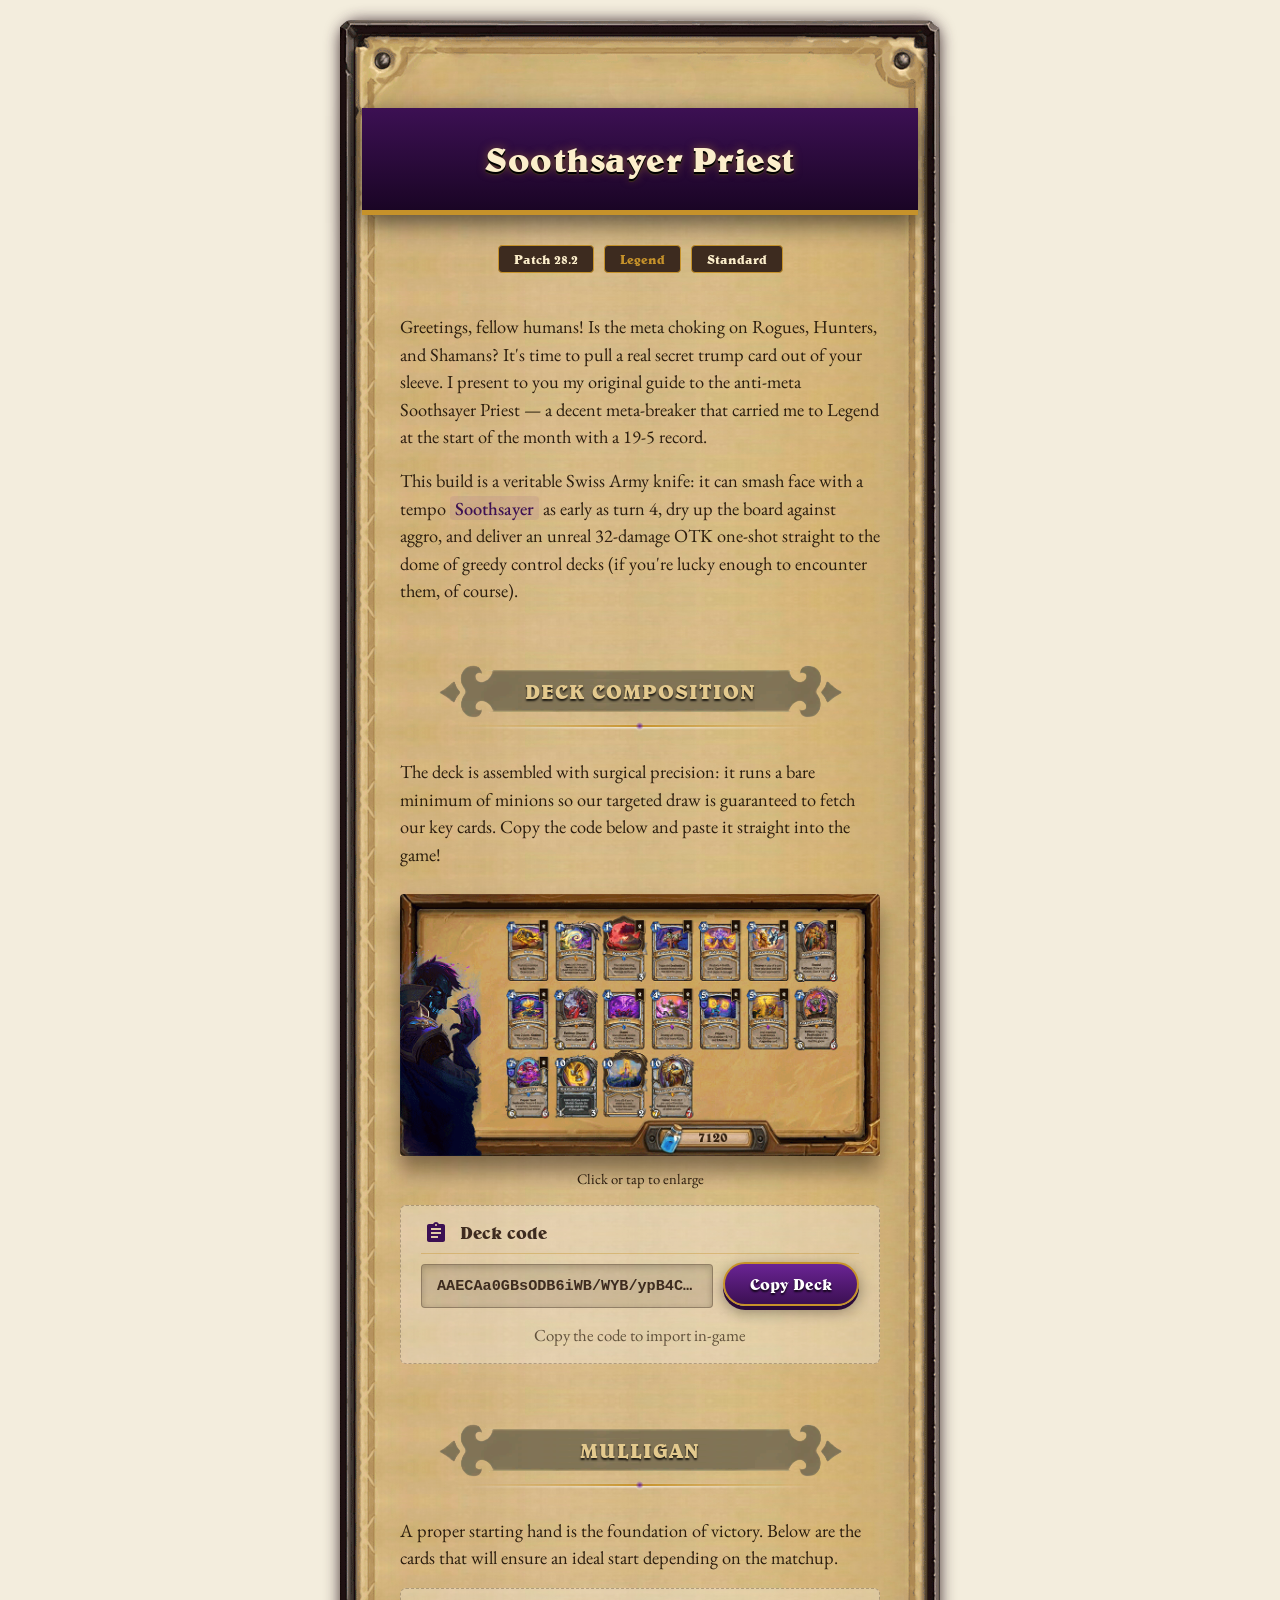
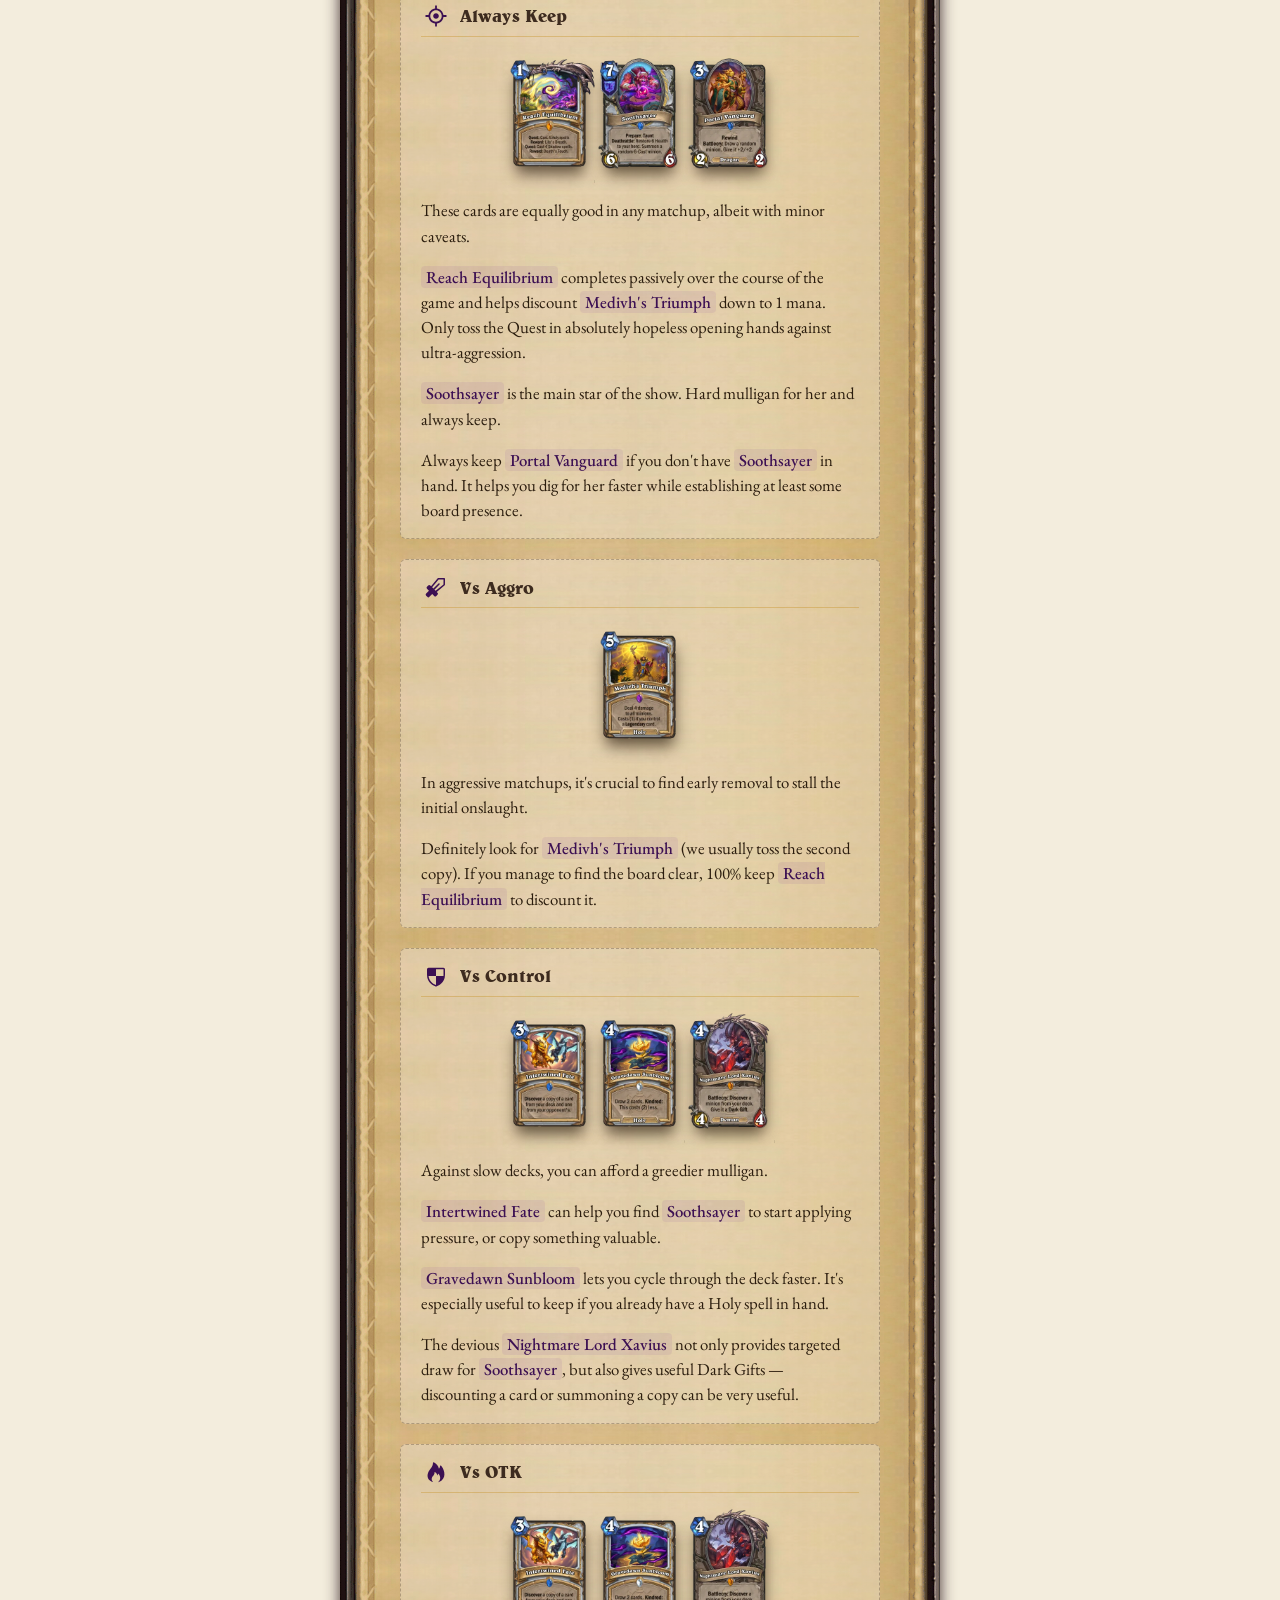
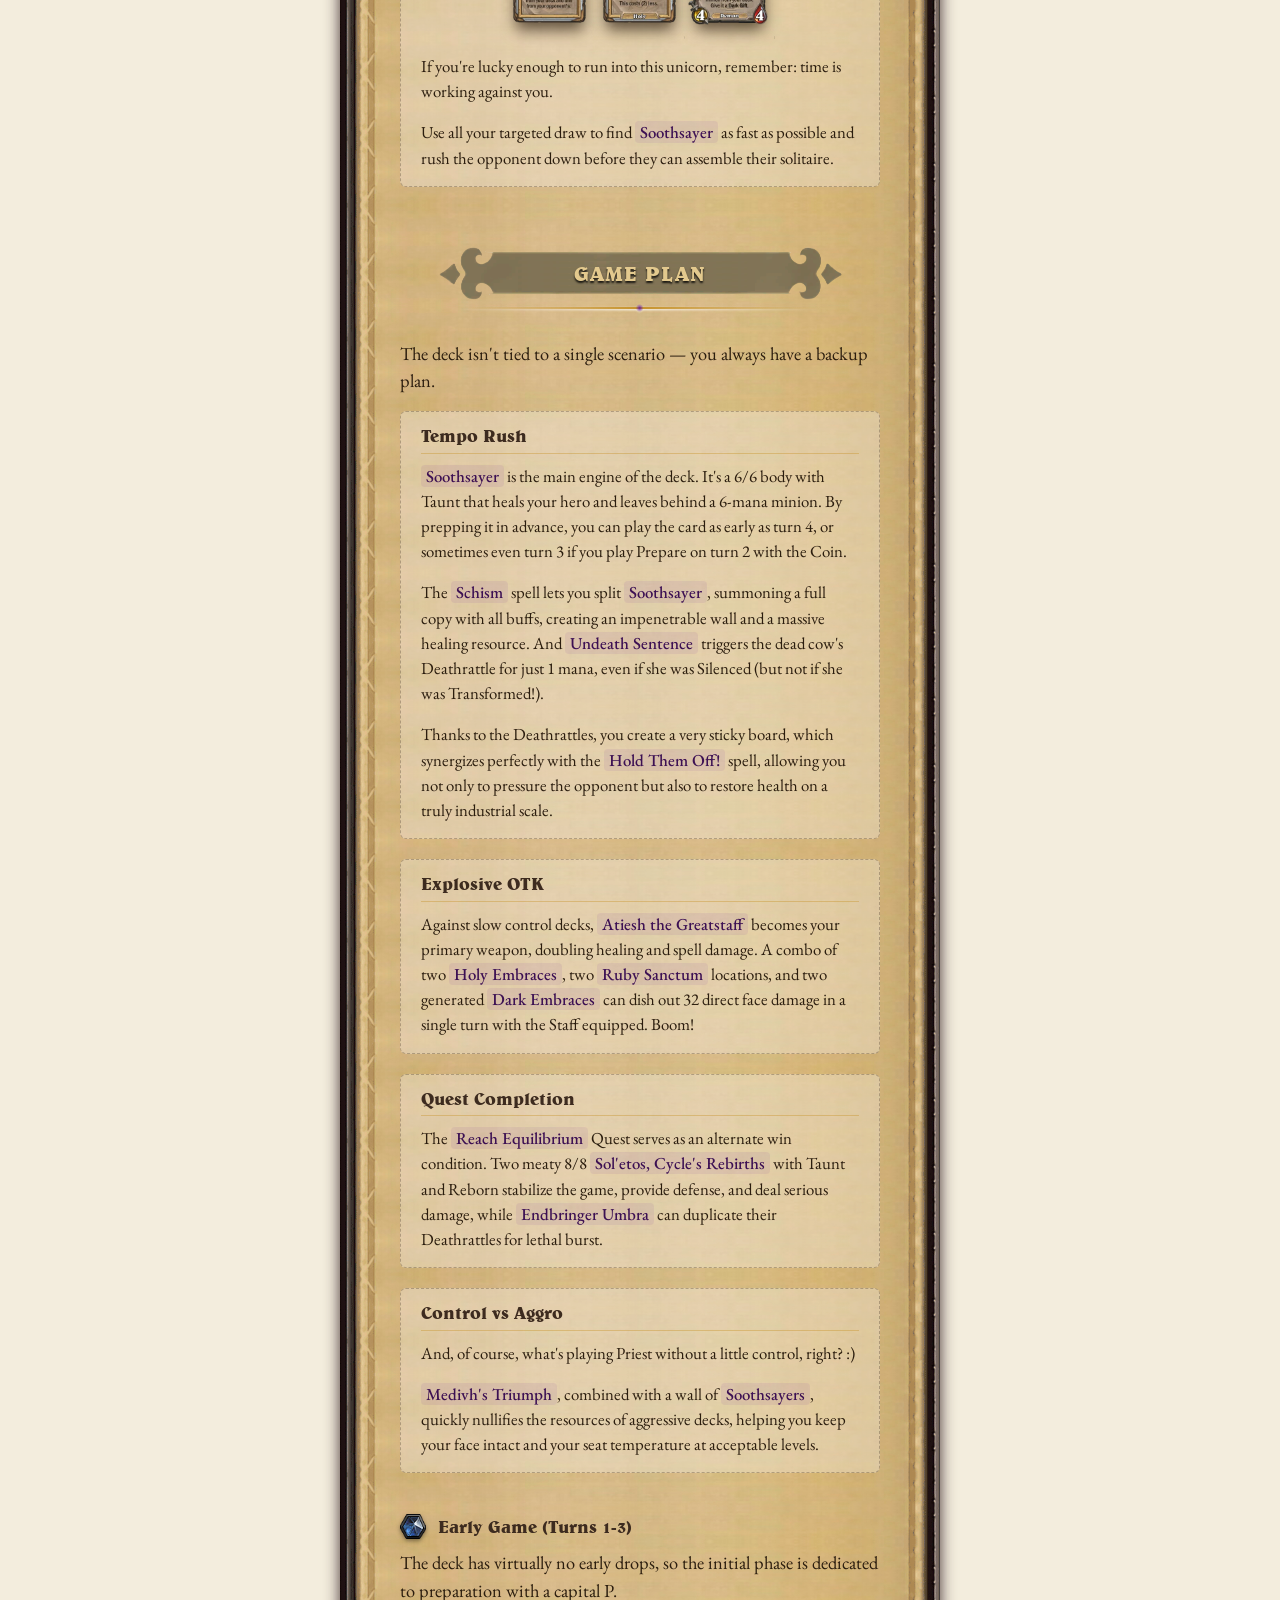
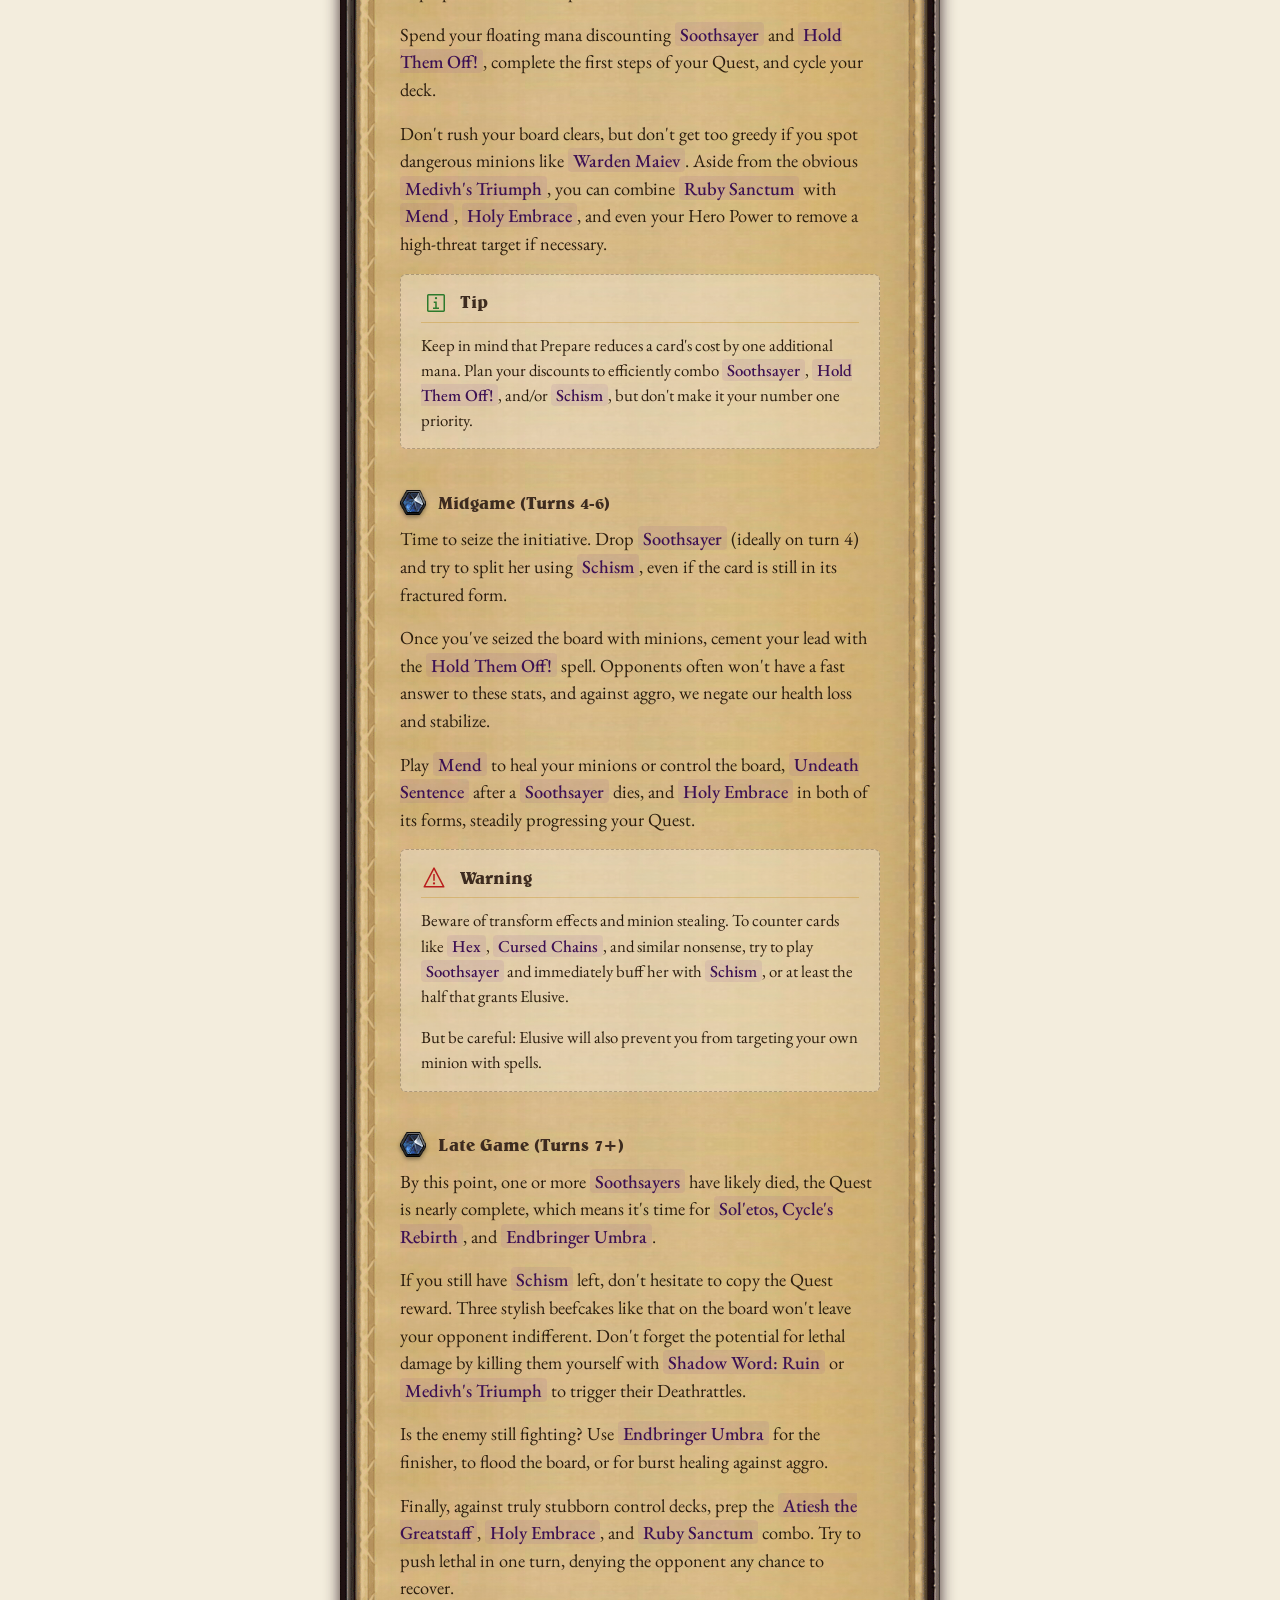
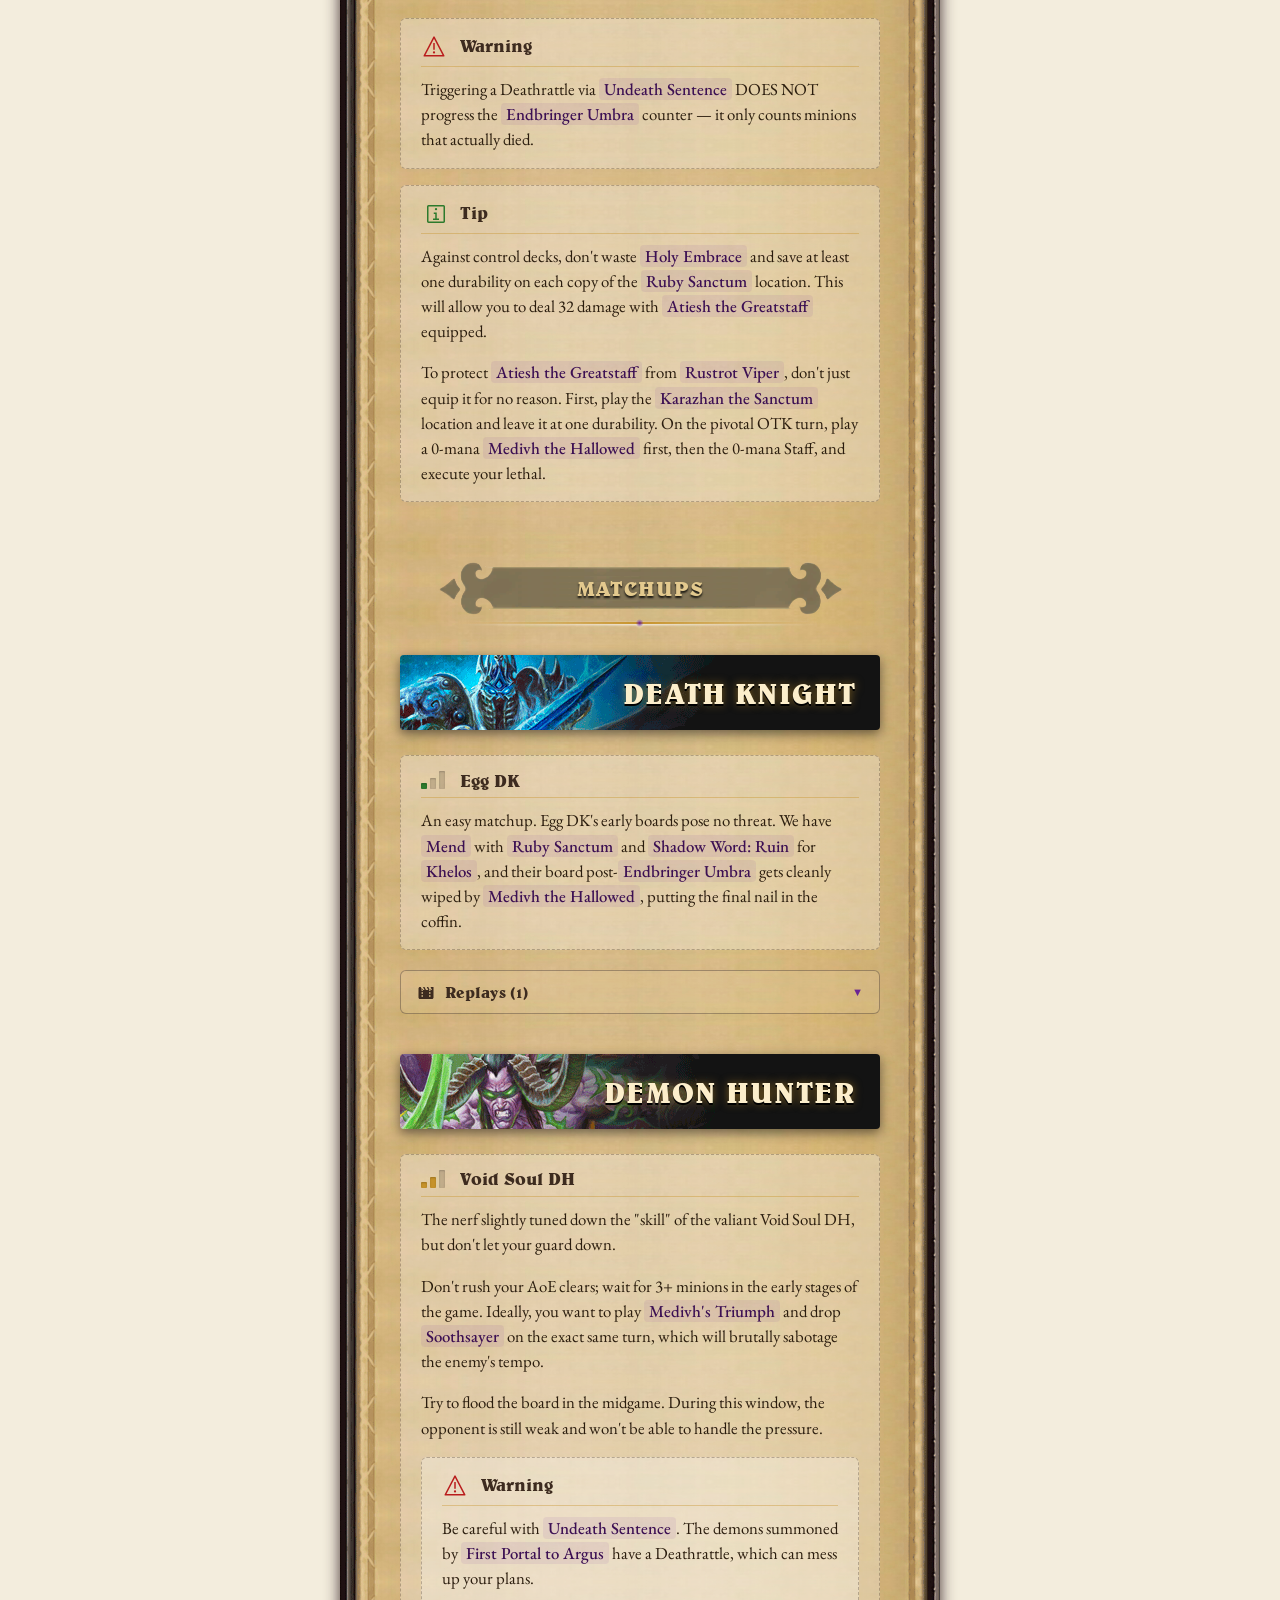
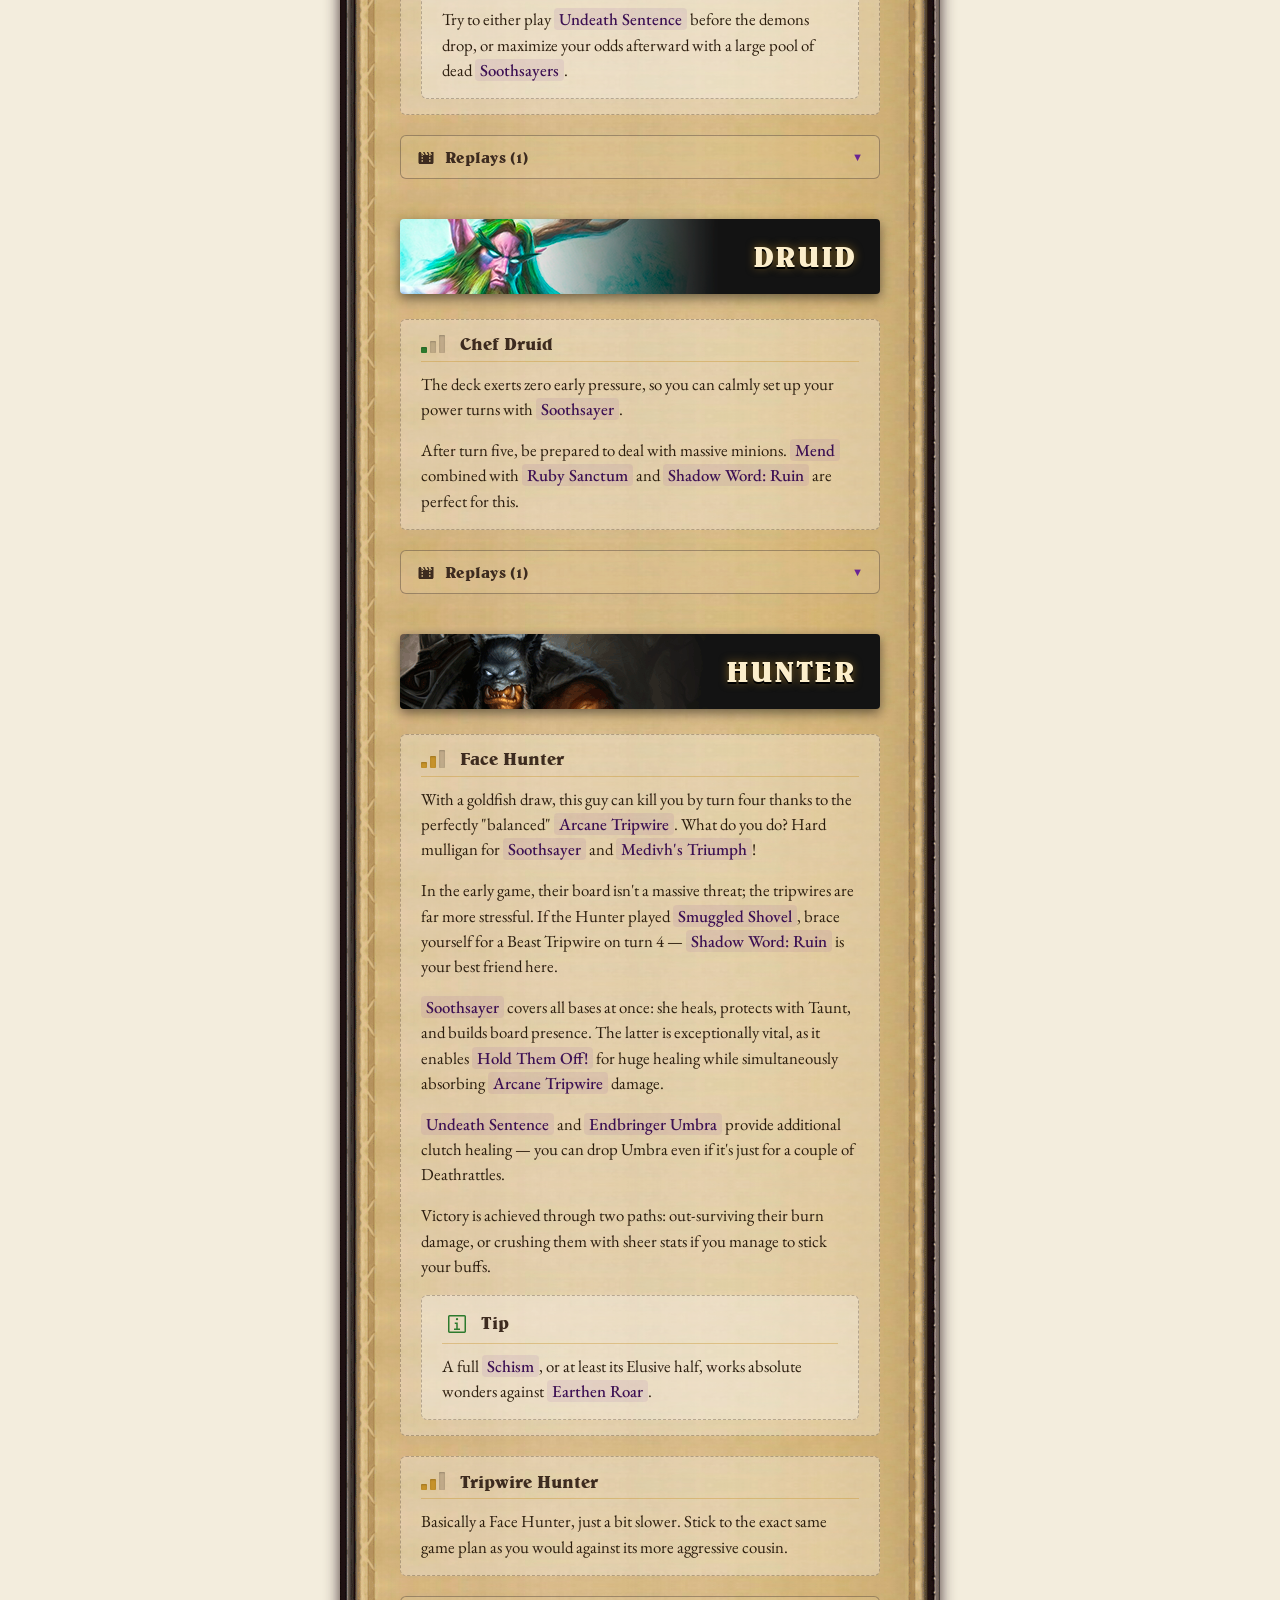
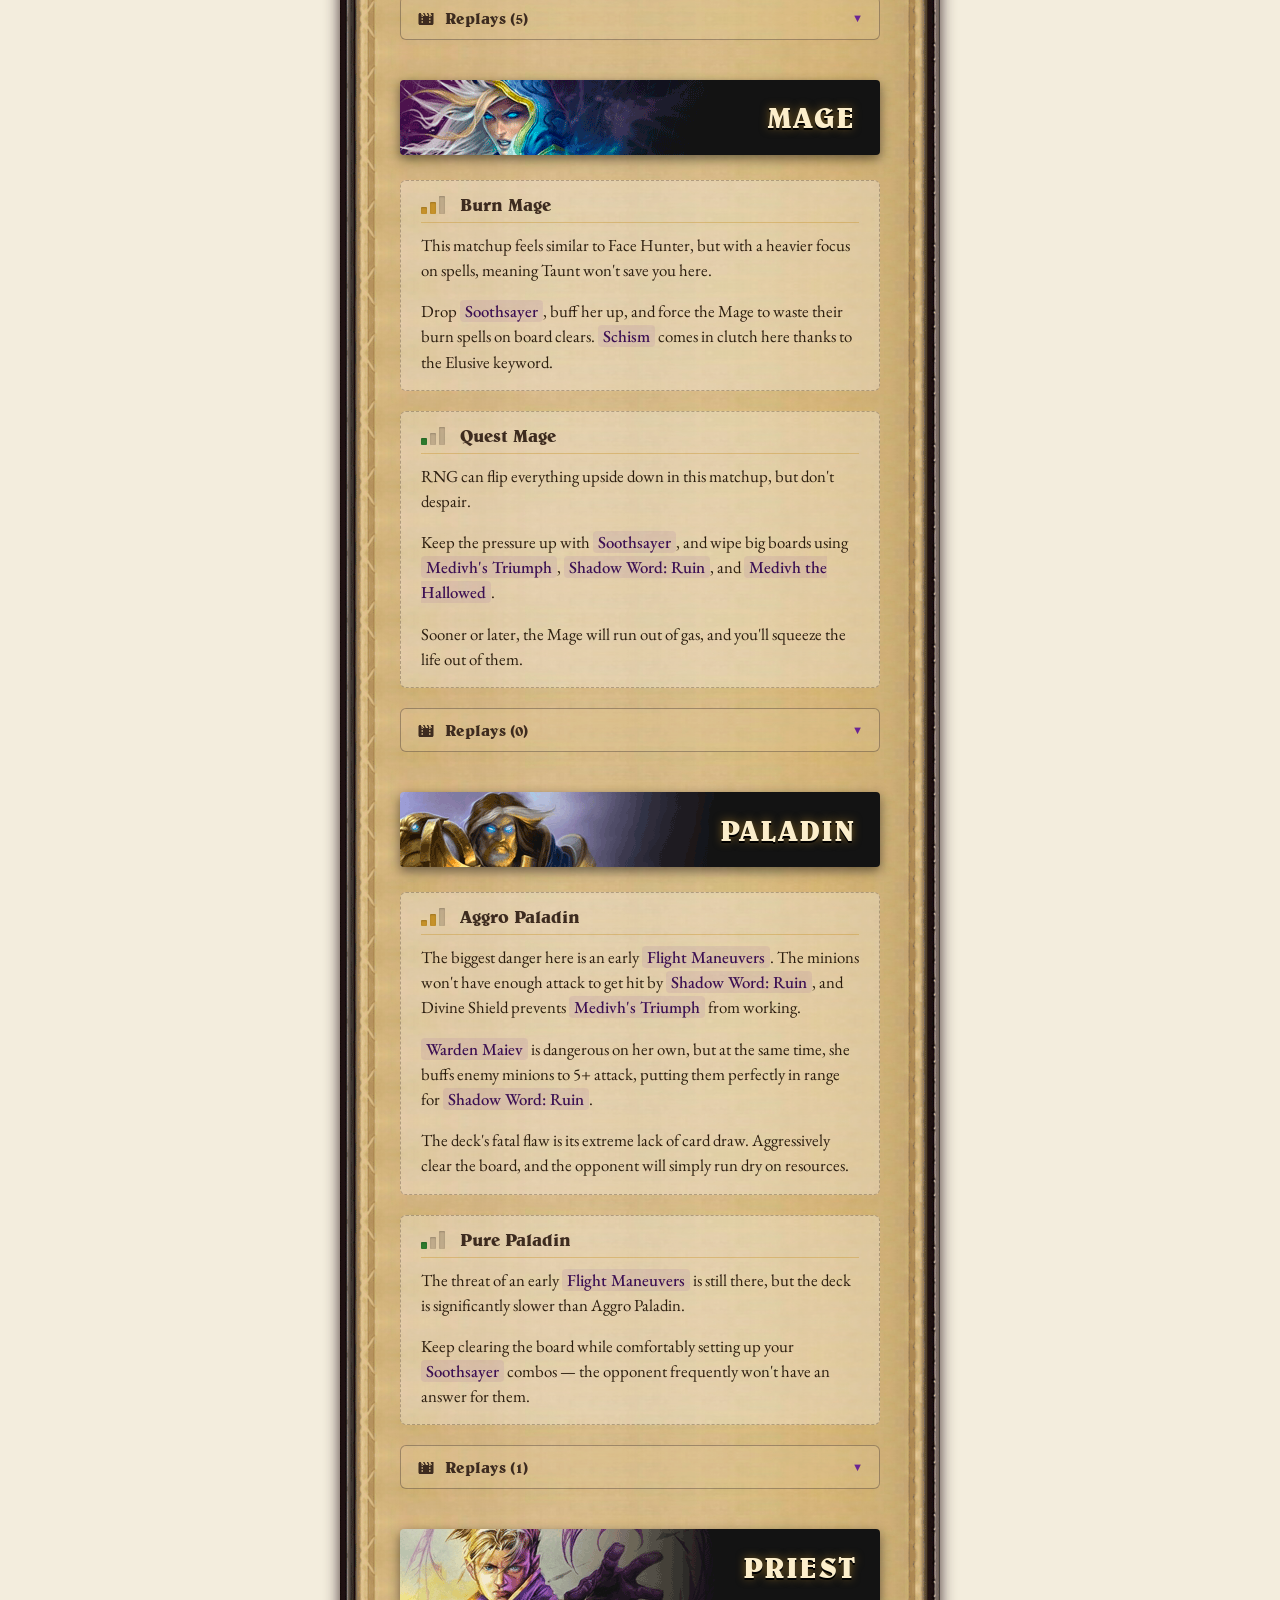
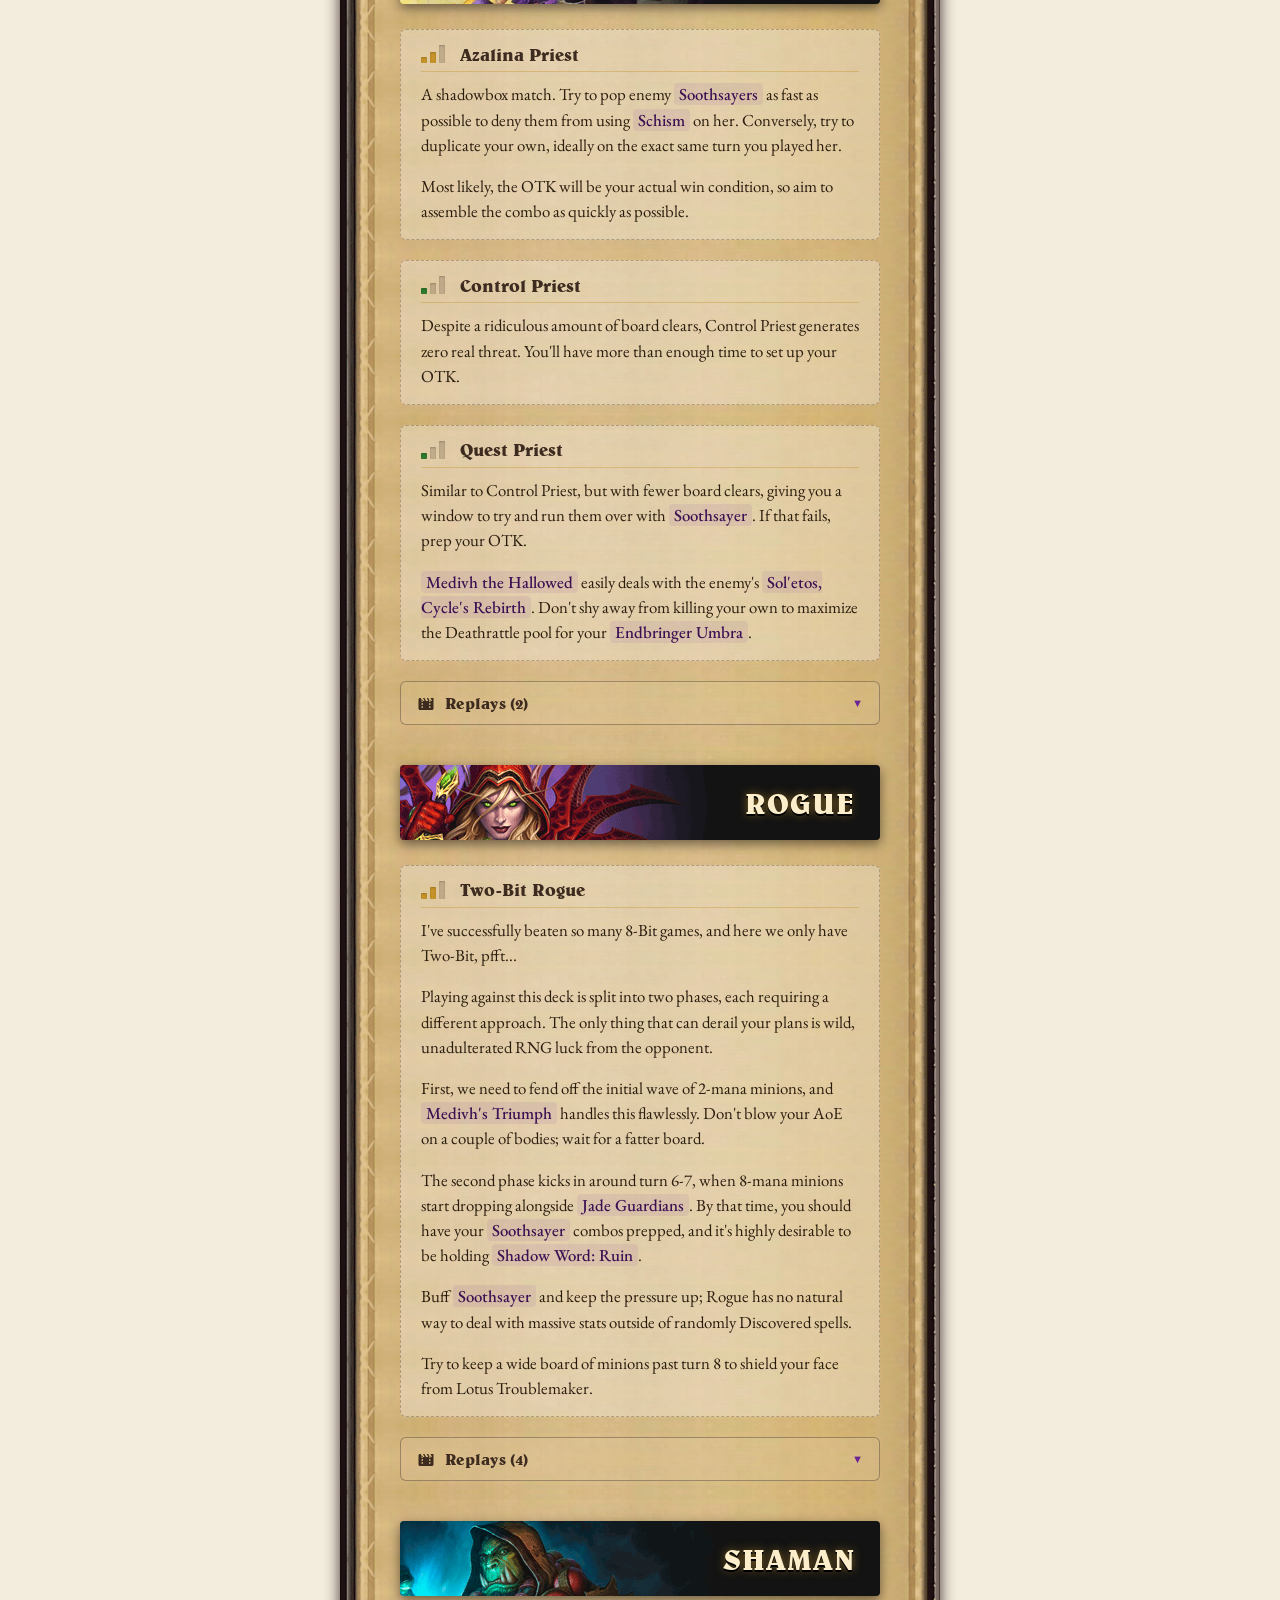
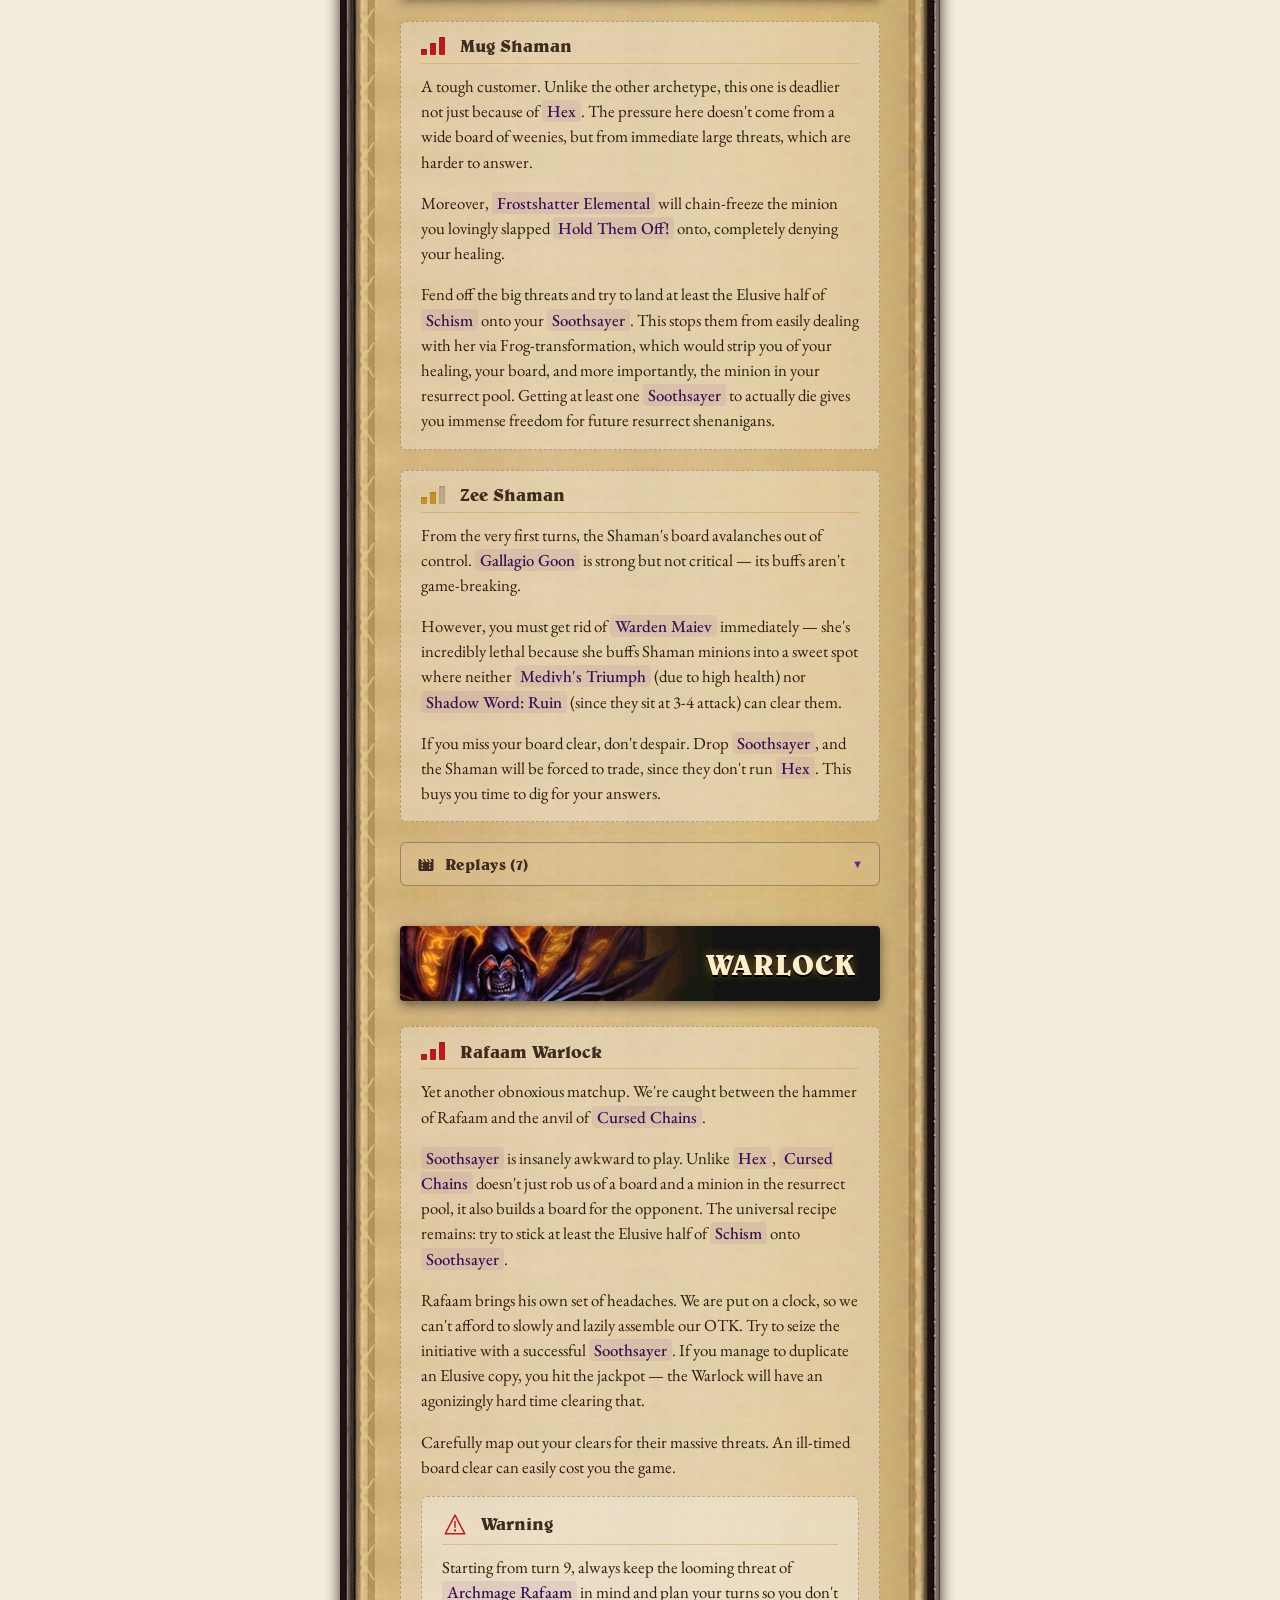
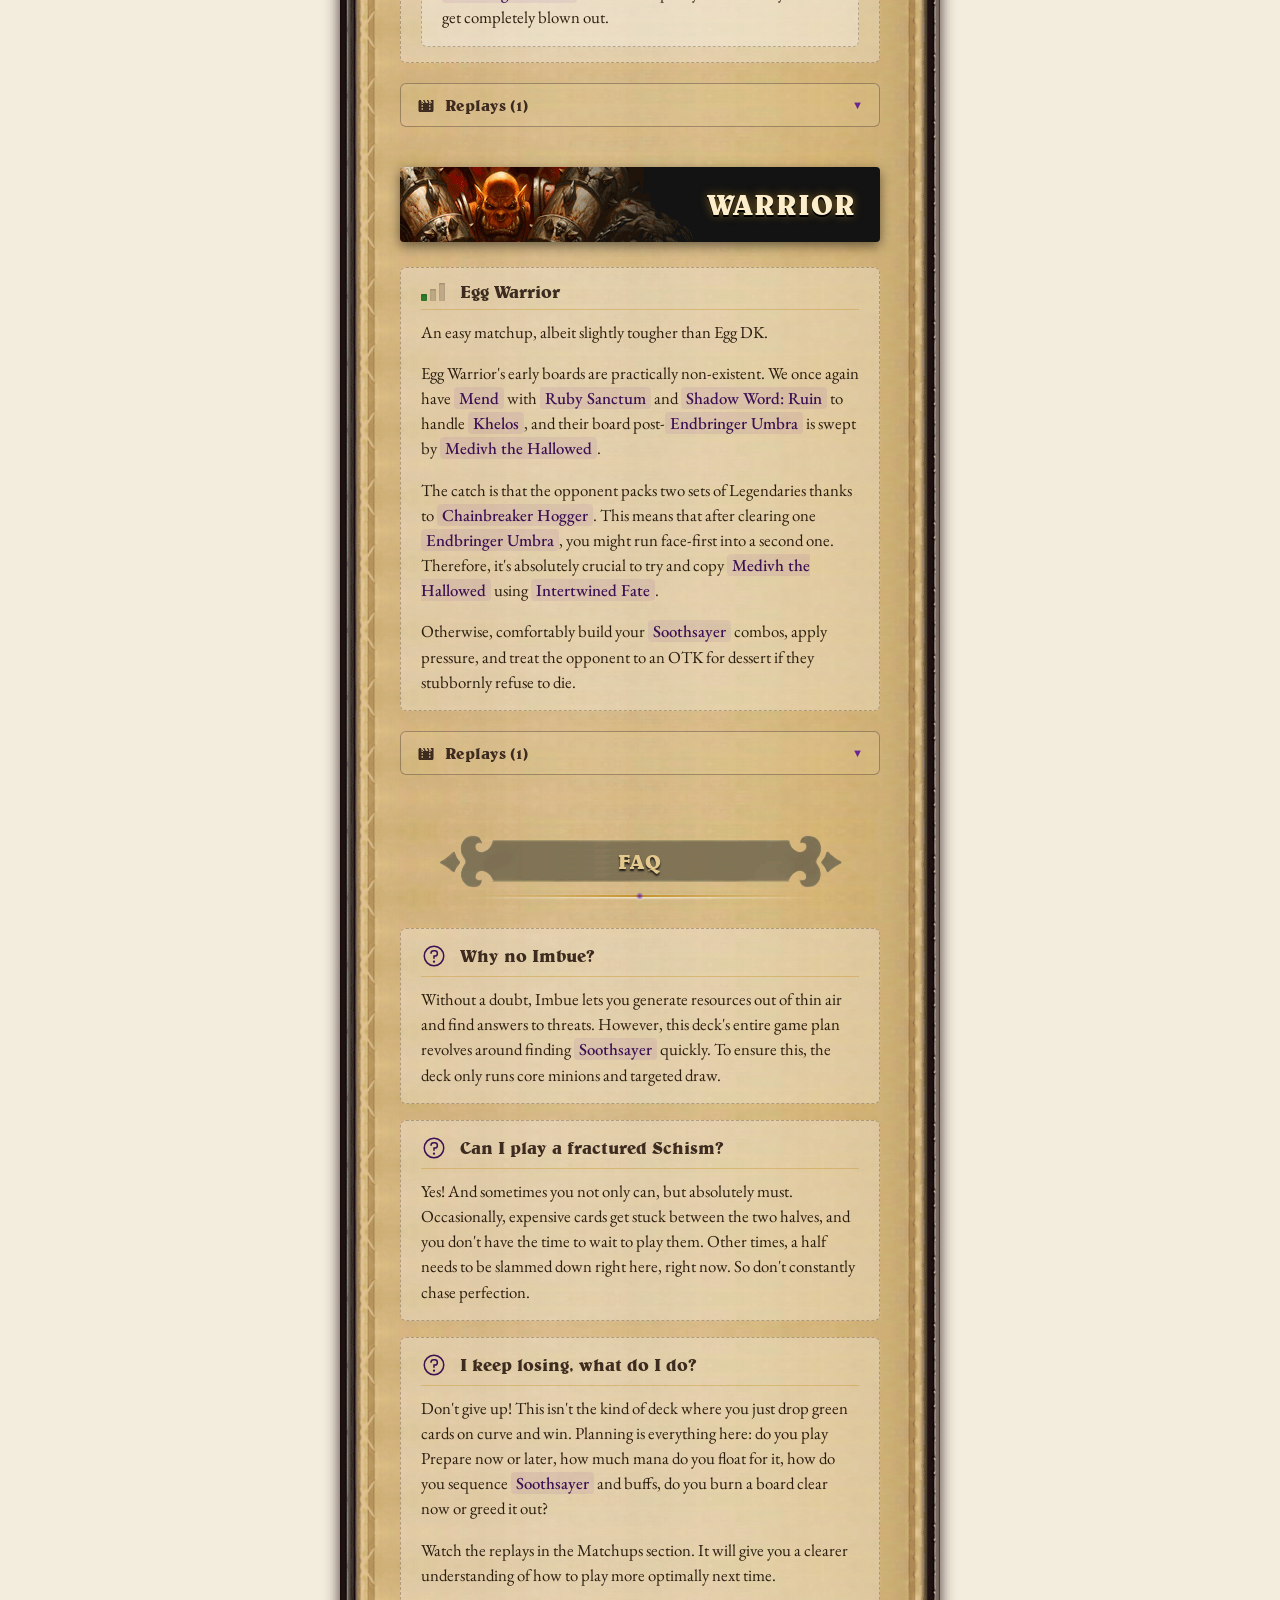
==== articles/2026-08-soothsayer/index.html @ 1858f863 "Add files via upload" ====
<!DOCTYPE html> <html lang="en-US"> <head> <meta charset="UTF-8"> <meta name="viewport" content="width=device-width, initial-scale=1.0"> <link rel="stylesheet" href="../../assets/css/article.min.css"> <script src="../../assets/js/article.min.js"></script> <script src="../../assets/js/magnifier.min.js"></script> </head> <body> <div class="c-523v6"> <div class="c-iBw8h"></div> <div class="c-KTUci"> <div class="c-WHrOU"> <header class="c-ufSGd"> <h1 class="c-NUhOV">Soothsayer Priest</h1> </header> <div class="c-BAbeK"> <span class="c-qnJLj" data-i18n="meta.patch" data-i18n-var-version="28.2"></span> <span class="c-qnJLj c-9gQbx" data-i18n="meta.rank.legend"></span> <span class="c-qnJLj" data-i18n="meta.format"></span> </div> <div class="c-CEzwE"> <p> Greetings, fellow humans! Is the meta choking on Rogues, Hunters, and Shamans? It's time to pull a real secret trump card out of your sleeve. I present to you my original guide to the anti-meta Soothsayer Priest — a decent meta-breaker that carried me to Legend at the start of the month with a 19-5 record. </p> <p> This build is a veritable Swiss Army knife: it can smash face with a tempo <span class="c-kndOb" data-id="JAIL_912" data-dbf="124079" tabindex="0">Soothsayer</span> as early as turn 4, dry up the board against aggro, and deliver an unreal 32-damage OTK one-shot straight to the dome of greedy control decks (if you're lucky enough to encounter them, of course). </p> </div> <h2 class="c-AXDyA">Deck Composition</h2> <div class="c-CEzwE"> <p> The deck is assembled with surgical precision: it runs a bare minimum of minions so our targeted draw is guaranteed to fetch our key cards. Copy the code below and paste it straight into the game! </p> <div class="c-MPTir c-s2Sm2"> <img src="img/deck-sm.png" class="c-kKB1D js-magnifier" data-magnifier-original="img/deck.png" alt="Hearthstone Deck Showcase"> </div> <div class="c-l9Jgm"> <small data-i18n="showcase.hint"></small> </div> <p></p><p></p> <div class="c-TuQBV"> <div class="c-OAWaN"> <div class="c-UYN3J c-Svnmq"></div> <h3 class="c-bSp1B" data-i18n="deck.code"></h3> </div> <div class="c-YdUXI"> <div class="c-il9Po"> <input type="text" id="js-deck-copy-input" class="c-y1GBn" value="AAECAa0GBsODB6iWB/WYB/ypB4CqB4SqBwzwnwTFlAeSpAedrQeFvwebvwf6vweyxQevyQewyQeT3wew3wcAAA==" readonly> <div class="c-QkBRi"> <button type="button" class="c-7hWcM c-suNly c-hyyvK" data-i18n="deck.copy" onclick="handleCopyDeck();"></button> <div id="js-deck-copy-toast" class="c-fIcvO" data-i18n="deck.copied"></div> </div> </div> <p class="c-ogUzP" data-i18n="deck.hint"></p> </div> </div> </div> <h2 class="c-AXDyA">Mulligan</h2> <div class="c-CEzwE"> <p> A proper starting hand is the foundation of victory. Below are the cards that will ensure an ideal start depending on the matchup. </p> <p></p> <div class="c-ydR0j"> <div class="c-TuQBV"> <div class="c-OAWaN"> <div class="c-UYN3J c-8eV7Q"></div> <h3 class="c-bSp1B">Always Keep</h3> </div> <div class="c-YdUXI"> <div class="c-qguuP"> <div class="c-xDXrG"> <img class="c-3sq6M c-FSlmD js-hscard-inline js-magnifier" data-id="TLC_817" data-dbf="117544" alt="Reach Equilibrium"> </div> <div class="c-xDXrG"> <img class="c-3sq6M c-FSlmD js-hscard-inline js-magnifier" data-id="JAIL_912" data-dbf="124079" alt="Soothsayer"> </div> <div class="c-xDXrG"> <img class="c-3sq6M c-FSlmD js-hscard-inline js-magnifier" data-id="TIME_003" data-dbf="119314" alt="Portal Vanguard"> </div> </div> <p> These cards are equally good in any matchup, albeit with minor caveats. </p> <p> <span class="c-kndOb" data-id="TLC_817" data-dbf="117544" tabindex="0">Reach Equilibrium</span> completes passively over the course of the game and helps discount <span class="c-kndOb" data-id="CATA_308" data-dbf="123570" tabindex="0">Medivh's Triumph</span> down to 1 mana. Only toss the Quest in absolutely hopeless opening hands against ultra-aggression. </p> <p> <span class="c-kndOb" data-id="JAIL_912" data-dbf="124079" tabindex="0">Soothsayer</span> is the main star of the show. Hard mulligan for her and always keep. </p> <p> Always keep <span class="c-kndOb" data-id="TIME_003" data-dbf="119314" tabindex="0">Portal Vanguard</span> if you don't have <span class="c-kndOb" data-id="JAIL_912" data-dbf="124079" tabindex="0">Soothsayer</span> in hand. It helps you dig for her faster while establishing at least some board presence. </p> </div> </div> <div class="c-TuQBV"> <div class="c-OAWaN"> <div class="c-UYN3J c-o3MAb"></div> <h3 class="c-bSp1B">Vs Aggro</h3> </div> <div class="c-YdUXI"> <div class="c-qguuP"> <div class="c-xDXrG"> <img class="c-3sq6M c-FSlmD js-hscard-inline js-magnifier" data-id="CATA_308" data-dbf="123570" alt="Medivh's Triumph"> </div> </div> <p> In aggressive matchups, it's crucial to find early removal to stall the initial onslaught. </p> <p> Definitely look for <span class="c-kndOb" data-id="CATA_308" data-dbf="123570" tabindex="0">Medivh's Triumph</span> (we usually toss the second copy). If you manage to find the board clear, 100% keep <span class="c-kndOb" data-id="TLC_817" data-dbf="117544" tabindex="0">Reach Equilibrium</span> to discount it. </p> </div> </div> <div class="c-TuQBV"> <div class="c-OAWaN"> <div class="c-UYN3J c-pkOD0"></div> <h3 class="c-bSp1B">Vs Control</h3> </div> <div class="c-YdUXI"> <div class="c-qguuP"> <div class="c-xDXrG"> <img class="c-3sq6M c-FSlmD js-hscard-inline js-magnifier" data-id="TIME_432" data-dbf="120477" alt="Intertwined Fate"> </div> <div class="c-xDXrG"> <img class="c-3sq6M c-FSlmD js-hscard-inline js-magnifier" data-id="TLC_816" data-dbf="117317" alt="Gravedawn Sunbloom"> </div> <div class="c-xDXrG"> <img class="c-3sq6M c-FSlmD js-hscard-inline js-magnifier" data-id="EDR_856" data-dbf="115139" alt="Nightmare Lord Xavius"> </div> </div> <p> Against slow decks, you can afford a greedier mulligan. </p> <p> <span class="c-kndOb" data-id="TIME_432" data-dbf="120477" tabindex="0">Intertwined Fate</span> can help you find <span class="c-kndOb" data-id="JAIL_912" data-dbf="124079" tabindex="0">Soothsayer</span> to start applying pressure, or copy something valuable. </p> <p> <span class="c-kndOb" data-id="TLC_816" data-dbf="117317" tabindex="0">Gravedawn Sunbloom</span> lets you cycle through the deck faster. It's especially useful to keep if you already have a Holy spell in hand. </p> <p> The devious <span class="c-kndOb" data-id="EDR_856" data-dbf="115139" tabindex="0">Nightmare Lord Xavius</span> not only provides targeted draw for <span class="c-kndOb" data-id="JAIL_912" data-dbf="124079" tabindex="0">Soothsayer</span>, but also gives useful Dark Gifts — discounting a card or summoning a copy can be very useful. </p> </div> </div> <div class="c-TuQBV"> <div class="c-OAWaN"> <div class="c-UYN3J c-VijXa"></div> <h3 class="c-bSp1B">Vs OTK</h3> </div> <div class="c-YdUXI"> <div class="c-qguuP"> <div class="c-xDXrG"> <img class="c-3sq6M c-FSlmD js-hscard-inline js-magnifier" data-id="TIME_432" data-dbf="120477" alt="Intertwined Fate"> </div> <div class="c-xDXrG"> <img class="c-3sq6M c-FSlmD js-hscard-inline js-magnifier" data-id="TLC_816" data-dbf="117317" alt="Gravedawn Sunbloom"> </div> <div class="c-xDXrG"> <img class="c-3sq6M c-FSlmD js-hscard-inline js-magnifier" data-id="EDR_856" data-dbf="115139" alt="Nightmare Lord Xavius"> </div> </div> <p> If you're lucky enough to run into this unicorn, remember: time is working against you. </p> <p> Use all your targeted draw to find <span class="c-kndOb" data-id="JAIL_912" data-dbf="124079" tabindex="0">Soothsayer</span> as fast as possible and rush the opponent down before they can assemble their solitaire. </p> </div> </div> </div> </div> <h2 class="c-AXDyA">Game Plan</h2> <div class="c-CEzwE"> <div class="c-Q81w0"> <p> The deck isn't tied to a single scenario — you always have a backup plan. </p> <p></p> <div class="c-ydR0j" style="margin-bottom: 0;"> <div class="c-TuQBV"> <div class="c-OAWaN"> <h3 class="c-bSp1B">Tempo Rush</h3> </div> <div class="c-YdUXI"> <p> <span class="c-kndOb" data-id="JAIL_912" data-dbf="124079" tabindex="0">Soothsayer</span> is the main engine of the deck. It's a 6/6 body with Taunt that heals your hero and leaves behind a 6-mana minion. By prepping it in advance, you can play the card as early as turn 4, or sometimes even turn 3 if you play Prepare on turn 2 with the Coin. </p> <p> The <span class="c-kndOb" data-id="CATA_306" data-dbf="122874" tabindex="0">Schism</span> spell lets you split <span class="c-kndOb" data-id="JAIL_912" data-dbf="124079" tabindex="0">Soothsayer</span>, summoning a full copy with all buffs, creating an impenetrable wall and a massive healing resource. And <span class="c-kndOb" data-id="JAIL_940" data-dbf="126867" tabindex="0">Undeath Sentence</span> triggers the dead cow's Deathrattle for just 1 mana, even if she was Silenced (but not if she was Transformed!). </p> <p> Thanks to the Deathrattles, you create a very sticky board, which synergizes perfectly with the <span class="c-kndOb" data-id="JAIL_913" data-dbf="124080" tabindex="0">Hold Them Off!</span> spell, allowing you not only to pressure the opponent but also to restore health on a truly industrial scale. </p> </div> </div> <div class="c-TuQBV"> <div class="c-OAWaN"> <h3 class="c-bSp1B">Explosive OTK</h3> </div> <div class="c-YdUXI"> <p> Against slow control decks, <span class="c-kndOb" data-id="TIME_890t" data-dbf="120064" tabindex="0">Atiesh the Greatstaff</span> becomes your primary weapon, doubling healing and spell damage. A combo of two <span class="c-kndOb" data-id="JAIL_941" data-dbf="126896" tabindex="0">Holy Embraces</span>, two <span class="c-kndOb" data-id="CATA_301" data-dbf="122757" tabindex="0">Ruby Sanctum</span> locations, and two generated <span class="c-kndOb" data-id="JAIL_941t" data-dbf="126897" tabindex="0">Dark Embraces</span> can dish out 32 direct face damage in a single turn with the Staff equipped. Boom! </p> </div> </div> <div class="c-TuQBV"> <div class="c-OAWaN"> <h3 class="c-bSp1B">Quest Completion</h3> </div> <div class="c-YdUXI"> <p> The <span class="c-kndOb" data-id="TLC_817" data-dbf="117544" tabindex="0">Reach Equilibrium</span> Quest serves as an alternate win condition. Two meaty 8/8 <span class="c-kndOb" data-id="TLC_817t5" data-dbf="119879" tabindex="0">Sol'etos, Cycle's Rebirths</span> with Taunt and Reborn stabilize the game, provide defense, and deal serious damage, while <span class="c-kndOb" data-id="TLC_106" data-dbf="117877" tabindex="0">Endbringer Umbra</span> can duplicate their Deathrattles for lethal burst. </p> </div> </div> <div class="c-TuQBV"> <div class="c-OAWaN"> <h3 class="c-bSp1B">Control vs Aggro</h3> </div> <div class="c-YdUXI"> <p> And, of course, what's playing Priest without a little control, right? :) </p> <p> <span class="c-kndOb" data-id="CATA_308" data-dbf="123570" tabindex="0">Medivh's Triumph</span>, combined with a wall of <span class="c-kndOb" data-id="JAIL_912" data-dbf="124079" tabindex="0">Soothsayers</span>, quickly nullifies the resources of aggressive decks, helping you keep your face intact and your seat temperature at acceptable levels. </p> </div> </div> </div> <div class="c-ejWzS"> <div class="c-NYZ92"></div> <h3 class="c-bSp1B">Early Game (Turns 1-3)</h3> </div> <p> The deck has virtually no early drops, so the initial phase is dedicated to preparation with a capital P. </p> <p> Spend your floating mana discounting <span class="c-kndOb" data-id="JAIL_912" data-dbf="124079" tabindex="0">Soothsayer</span> and <span class="c-kndOb" data-id="JAIL_913" data-dbf="124080" tabindex="0">Hold Them Off!</span>, complete the first steps of your Quest, and cycle your deck. </p> <p> Don't rush your board clears, but don't get too greedy if you spot dangerous minions like <span class="c-kndOb" data-id="JAIL_850" data-dbf="126600" tabindex="0">Warden Maiev</span>. Aside from the obvious <span class="c-kndOb" data-id="CATA_308" data-dbf="123570" tabindex="0">Medivh's Triumph</span>, you can combine <span class="c-kndOb" data-id="CATA_301" data-dbf="122757" tabindex="0">Ruby Sanctum</span> with <span class="c-kndOb" data-id="CATA_302" data-dbf="122779" tabindex="0">Mend</span>, <span class="c-kndOb" data-id="JAIL_941" data-dbf="126896" tabindex="0">Holy Embrace</span>, and even your Hero Power to remove a high-threat target if necessary. </p> <p></p> <div class="c-TuQBV"> <div class="c-OAWaN"> <div class="c-UYN3J c-IxIEG"></div> <h3 class="c-bSp1B" data-i18n="tips.info"></h3> </div> <div class="c-YdUXI"> <p> Keep in mind that Prepare reduces a card's cost by one additional mana. Plan your discounts to efficiently combo <span class="c-kndOb" data-id="JAIL_912" data-dbf="124079" tabindex="0">Soothsayer</span>, <span class="c-kndOb" data-id="JAIL_913" data-dbf="124080" tabindex="0">Hold Them Off!</span>, and/or <span class="c-kndOb" data-id="CATA_306" data-dbf="122874" tabindex="0">Schism</span>, but don't make it your number one priority. </p> </div> </div> <div class="c-ejWzS"> <div class="c-NYZ92"></div> <h3 class="c-bSp1B">Midgame (Turns 4-6)</h3> </div> <p> Time to seize the initiative. Drop <span class="c-kndOb" data-id="JAIL_912" data-dbf="124079" tabindex="0">Soothsayer</span> (ideally on turn 4) and try to split her using <span class="c-kndOb" data-id="CATA_306" data-dbf="122874" tabindex="0">Schism</span>, even if the card is still in its fractured form. </p> <p> Once you've seized the board with minions, cement your lead with the <span class="c-kndOb" data-id="JAIL_913" data-dbf="124080" tabindex="0">Hold Them Off!</span> spell. Opponents often won't have a fast answer to these stats, and against aggro, we negate our health loss and stabilize. </p> <p> Play <span class="c-kndOb" data-id="CATA_302" data-dbf="122779" tabindex="0">Mend</span> to heal your minions or control the board, <span class="c-kndOb" data-id="JAIL_940" data-dbf="126867" tabindex="0">Undeath Sentence</span> after a <span class="c-kndOb" data-id="JAIL_912" data-dbf="124079" tabindex="0">Soothsayer</span> dies, and <span class="c-kndOb" data-id="JAIL_941" data-dbf="126896" tabindex="0">Holy Embrace</span> in both of its forms, steadily progressing your Quest. </p> <p></p> <div class="c-TuQBV"> <div class="c-OAWaN"> <div class="c-UYN3J c-o2GKz"></div> <h3 class="c-bSp1B" data-i18n="tips.warning"></h3> </div> <div class="c-YdUXI"> <p> Beware of transform effects and minion stealing. To counter cards like <span class="c-kndOb" data-id="EX1_246" data-dbf="766" tabindex="0">Hex</span>, <span class="c-kndOb" data-id="CATA_496" data-dbf="122720" tabindex="0">Cursed Chains</span>, and similar nonsense, try to play <span class="c-kndOb" data-id="JAIL_912" data-dbf="124079" tabindex="0">Soothsayer</span> and immediately buff her with <span class="c-kndOb" data-id="CATA_306" data-dbf="122874" tabindex="0">Schism</span>, or at least the half that grants Elusive. </p> <p> But be careful: Elusive will also prevent you from targeting your own minion with spells. </p> </div> </div> <div class="c-ejWzS"> <div class="c-NYZ92"></div> <h3 class="c-bSp1B">Late Game (Turns 7+)</h3> </div> <p> By this point, one or more <span class="c-kndOb" data-id="JAIL_912" data-dbf="124079" tabindex="0">Soothsayers</span> have likely died, the Quest is nearly complete, which means it's time for <span class="c-kndOb" data-id="TLC_817t5" data-dbf="119879" tabindex="0">Sol'etos, Cycle's Rebirth</span>, and <span class="c-kndOb" data-id="TLC_106" data-dbf="117877" tabindex="0">Endbringer Umbra</span>. </p> <p> If you still have <span class="c-kndOb" data-id="CATA_306" data-dbf="122874" tabindex="0">Schism</span> left, don't hesitate to copy the Quest reward. Three stylish beefcakes like that on the board won't leave your opponent indifferent. Don't forget the potential for lethal damage by killing them yourself with <span class="c-kndOb" data-id="CORE_EX1_197" data-dbf="69616" tabindex="0">Shadow Word: Ruin</span> or <span class="c-kndOb" data-id="CATA_308" data-dbf="123570" tabindex="0">Medivh's Triumph</span> to trigger their Deathrattles. </p> <p> Is the enemy still fighting? Use <span class="c-kndOb" data-id="TLC_106" data-dbf="117877" tabindex="0">Endbringer Umbra</span> for the finisher, to flood the board, or for burst healing against aggro. </p> <p> Finally, against truly stubborn control decks, prep the <span class="c-kndOb" data-id="TIME_890t" data-dbf="120064" tabindex="0">Atiesh the Greatstaff</span>, <span class="c-kndOb" data-id="JAIL_941" data-dbf="126896" tabindex="0">Holy Embrace</span>, and <span class="c-kndOb" data-id="CATA_301" data-dbf="122757" tabindex="0">Ruby Sanctum</span> combo. Try to push lethal in one turn, denying the opponent any chance to recover. </p> <p></p> <div class="c-TuQBV"> <div class="c-OAWaN"> <div class="c-UYN3J c-o2GKz"></div> <h3 class="c-bSp1B" data-i18n="tips.warning"></h3> </div> <div class="c-YdUXI"> <p> Triggering a Deathrattle via <span class="c-kndOb" data-id="JAIL_940" data-dbf="126867" tabindex="0">Undeath Sentence</span> DOES NOT progress the <span class="c-kndOb" data-id="TLC_106" data-dbf="117877" tabindex="0">Endbringer Umbra</span> counter — it only counts minions that actually died. </p> </div> </div> <p></p><p></p> <div class="c-TuQBV"> <div class="c-OAWaN"> <div class="c-UYN3J c-IxIEG"></div> <h3 class="c-bSp1B" data-i18n="tips.info"></h3> </div> <div class="c-YdUXI"> <p> Against control decks, don't waste <span class="c-kndOb" data-id="JAIL_941" data-dbf="126896" tabindex="0">Holy Embrace</span> and save at least one durability on each copy of the <span class="c-kndOb" data-id="CATA_301" data-dbf="122757" tabindex="0">Ruby Sanctum</span> location. This will allow you to deal 32 damage with <span class="c-kndOb" data-id="TIME_890t" data-dbf="120064" tabindex="0">Atiesh the Greatstaff</span> equipped. </p> <p> To protect <span class="c-kndOb" data-id="TIME_890t" data-dbf="120064" tabindex="0">Atiesh the Greatstaff</span> from <span class="c-kndOb" data-id="CORE_SW_072" data-dbf="102221" tabindex="0">Rustrot Viper</span>, don't just equip it for no reason. First, play the <span class="c-kndOb" data-id="TIME_890t2" data-dbf="120068" tabindex="0">Karazhan the Sanctum</span> location and leave it at one durability. On the pivotal OTK turn, play a 0-mana <span class="c-kndOb" data-id="TIME_890" data-dbf="120060" tabindex="0">Medivh the Hallowed</span> first, then the 0-mana Staff, and execute your lethal. </p> </div> </div> </div> </div> <h2 class="c-AXDyA">Matchups</h2> <div class="c-CEzwE"> <div class="c-n2iQs"> <div class="c-IoNLi"> <img class="c-6qUPn c-79hHS" alt="Death Knight"> <span class="c-qzUQH">Death Knight</span> </div> <div class="c-ydR0j"> <div class="c-TuQBV"> <div class="c-OAWaN"> <div class="c-adfKD c-WEXeU" data-i18n-title="replays.easy"> <div class="c-37rLq"></div> <div class="c-37rLq"></div> <div class="c-37rLq"></div> </div> <h3 class="c-bSp1B">Egg DK</h3> </div> <div class="c-YdUXI"> <p> An easy matchup. Egg DK's early boards pose no threat. We have <span class="c-kndOb" data-id="CATA_302" data-dbf="122779" tabindex="0">Mend</span> with <span class="c-kndOb" data-id="CATA_301" data-dbf="122757" tabindex="0">Ruby Sanctum</span> and <span class="c-kndOb" data-id="CORE_EX1_197" data-dbf="69616" tabindex="0">Shadow Word: Ruin</span> for <span class="c-kndOb" data-id="DINO_410t" data-dbf="118495" tabindex="0">Khelos</span>, and their board post-<span class="c-kndOb" data-id="TLC_106" data-dbf="117877" tabindex="0">Endbringer Umbra</span> gets cleanly wiped by <span class="c-kndOb" data-id="TIME_890" data-dbf="120060" tabindex="0">Medivh the Hallowed</span>, putting the final nail in the coffin. </p> </div> </div> </div> <details class="c-YrziF"> <summary class="c-cDZTe"> <div class="c-hz6cE"></div> <span class="c-aO6cC" data-i18n="replays.header" data-i18n-var-count="1"></span> </summary> <div class="c-JBtoR"> <a href="https://hsreplay.net/replay/6EHd2HyJnMsdEr3gdpZrEx" class="c-0ZrHy c-ocg6o" target="_blank"> <div class="c-Ovjce"> <span class="c-OrX4d">Egg DK</span> <span class="c-QUBbX"></span> </div> <div class="c-jgZ6z"> <div class="c-KUbZ8 c-AKSTw"></div> <span class="c-t66uk">Diamond 4</span> </div> <div class="c-UkJBr"> <div class="c-RQ8fT c-nBYUB" data-i18n-title="replays.win"></div> </div> </a> </div> </details> </div> </div> <div class="c-CEzwE"> <div class="c-n2iQs"> <div class="c-IoNLi"> <img class="c-6qUPn c-Trwqd" alt="Demon Hunter"> <span class="c-qzUQH">Demon Hunter</span> </div> <div class="c-ydR0j"> <div class="c-TuQBV"> <div class="c-OAWaN"> <div class="c-adfKD c-SSTlV" data-i18n-title="replays.medium"> <div class="c-37rLq"></div> <div class="c-37rLq"></div> <div class="c-37rLq"></div> </div> <h3 class="c-bSp1B">Void Soul DH</h3> </div> <div class="c-YdUXI"> <p> The nerf slightly tuned down the "skill" of the valiant Void Soul DH, but don't let your guard down. </p> <p> Don't rush your AoE clears; wait for 3+ minions in the early stages of the game. Ideally, you want to play <span class="c-kndOb" data-id="CATA_308" data-dbf="123570" tabindex="0">Medivh's Triumph</span> and drop <span class="c-kndOb" data-id="JAIL_912" data-dbf="124079" tabindex="0">Soothsayer</span> on the exact same turn, which will brutally sabotage the enemy's tempo. </p> <p> Try to flood the board in the midgame. During this window, the opponent is still weak and won't be able to handle the pressure. </p> <p></p> <div class="c-TuQBV"> <div class="c-OAWaN"> <div class="c-UYN3J c-o2GKz"></div> <h3 class="c-bSp1B" data-i18n="tips.warning"></h3> </div> <div class="c-YdUXI"> <p> Be careful with <span class="c-kndOb" data-id="JAIL_940" data-dbf="126867" tabindex="0">Undeath Sentence</span>. The demons summoned by <span class="c-kndOb" data-id="TIME_020t2" data-dbf="120083" tabindex="0">First Portal to Argus</span> have a Deathrattle, which can mess up your plans. </p> <p> Try to either play <span class="c-kndOb" data-id="JAIL_940" data-dbf="126867" tabindex="0">Undeath Sentence</span> before the demons drop, or maximize your odds afterward with a large pool of dead <span class="c-kndOb" data-id="JAIL_912" data-dbf="124079" tabindex="0">Soothsayers</span>. </p> </div> </div> </div> </div> </div> <details class="c-YrziF"> <summary class="c-cDZTe"> <div class="c-hz6cE"></div> <span class="c-aO6cC" data-i18n="replays.header" data-i18n-var-count="1"></span> </summary> <div class="c-JBtoR"> <a href="https://hsreplay.net/replay/Bvgwrw8gxjHQTnoEHqATBP" class="c-0ZrHy c-ocg6o" target="_blank"> <div class="c-Ovjce"> <span class="c-OrX4d">Void Soul DH</span> <span class="c-QUBbX"></span> </div> <div class="c-jgZ6z"> <div class="c-KUbZ8 c-EaXvU"></div> <span class="c-t66uk">Diamond 2</span> </div> <div class="c-UkJBr"> <div class="c-RQ8fT c-nBYUB" data-i18n-title="replays.win"></div> </div> </a> </div> </details> </div> </div> <div class="c-CEzwE"> <div class="c-n2iQs"> <div class="c-IoNLi"> <img class="c-6qUPn c-2lzWC" alt="Druid"> <span class="c-qzUQH">Druid</span> </div> <div class="c-ydR0j"> <div class="c-TuQBV"> <div class="c-OAWaN"> <div class="c-adfKD c-WEXeU" data-i18n-title="replays.easy"> <div class="c-37rLq"></div> <div class="c-37rLq"></div> <div class="c-37rLq"></div> </div> <h3 class="c-bSp1B">Chef Druid</h3> </div> <div class="c-YdUXI"> <p> The deck exerts zero early pressure, so you can calmly set up your power turns with <span class="c-kndOb" data-id="JAIL_912" data-dbf="124079" tabindex="0">Soothsayer</span>. </p> <p> After turn five, be prepared to deal with massive minions. <span class="c-kndOb" data-id="CATA_302" data-dbf="122779" tabindex="0">Mend</span> combined with <span class="c-kndOb" data-id="CATA_301" data-dbf="122757" tabindex="0">Ruby Sanctum</span> and <span class="c-kndOb" data-id="CORE_EX1_197" data-dbf="69616" tabindex="0">Shadow Word: Ruin</span> are perfect for this. </p> </div> </div> </div> <details class="c-YrziF"> <summary class="c-cDZTe"> <div class="c-hz6cE"></div> <span class="c-aO6cC" data-i18n="replays.header" data-i18n-var-count="1"></span> </summary> <div class="c-JBtoR"> <a href="https://hsreplay.net/replay/RckFmun365P5z37ZMin4PJ" class="c-0ZrHy c-ocg6o" target="_blank"> <div class="c-Ovjce"> <span class="c-OrX4d">Chef Druid</span> <span class="c-QUBbX"><span data-i18n="replays.meta.coin"></span></span> </div> <div class="c-jgZ6z"> <div class="c-KUbZ8 c-mCSfE"></div> <span class="c-t66uk">Diamond 6</span> </div> <div class="c-UkJBr"> <div class="c-RQ8fT c-nBYUB" data-i18n-title="replays.win"></div> </div> </a> </div> </details> </div> </div> <div class="c-CEzwE"> <div class="c-n2iQs"> <div class="c-IoNLi"> <img class="c-6qUPn c-vysE5" alt="Hunter"> <span class="c-qzUQH">Hunter</span> </div> <div class="c-ydR0j"> <div class="c-TuQBV"> <div class="c-OAWaN"> <div class="c-adfKD c-SSTlV" data-i18n-title="replays.medium"> <div class="c-37rLq"></div> <div class="c-37rLq"></div> <div class="c-37rLq"></div> </div> <h3 class="c-bSp1B">Face Hunter</h3> </div> <div class="c-YdUXI"> <p> With a goldfish draw, this guy can kill you by turn four thanks to the perfectly "balanced" <span class="c-kndOb" data-id="JAIL_881" data-dbf="126423" tabindex="0">Arcane Tripwire</span>. What do you do? Hard mulligan for <span class="c-kndOb" data-id="JAIL_912" data-dbf="124079" tabindex="0">Soothsayer</span> and <span class="c-kndOb" data-id="CATA_308" data-dbf="123570" tabindex="0">Medivh's Triumph</span>! </p> <p> In the early game, their board isn't a massive threat; the tripwires are far more stressful. If the Hunter played <span class="c-kndOb" data-id="JAIL_380" data-dbf="125996" tabindex="0">Smuggled Shovel</span>, brace yourself for a Beast Tripwire on turn 4 — <span class="c-kndOb" data-id="CORE_EX1_197" data-dbf="69616" tabindex="0">Shadow Word: Ruin</span> is your best friend here. </p> <p> <span class="c-kndOb" data-id="JAIL_912" data-dbf="124079" tabindex="0">Soothsayer</span> covers all bases at once: she heals, protects with Taunt, and builds board presence. The latter is exceptionally vital, as it enables <span class="c-kndOb" data-id="JAIL_913" data-dbf="124080" tabindex="0">Hold Them Off!</span> for huge healing while simultaneously absorbing <span class="c-kndOb" data-id="JAIL_881" data-dbf="126423" tabindex="0">Arcane Tripwire</span> damage. </p> <p> <span class="c-kndOb" data-id="JAIL_940" data-dbf="126867" tabindex="0">Undeath Sentence</span> and <span class="c-kndOb" data-id="TLC_106" data-dbf="117877" tabindex="0">Endbringer Umbra</span> provide additional clutch healing — you can drop Umbra even if it's just for a couple of Deathrattles. </p> <p> Victory is achieved through two paths: out-surviving their burn damage, or crushing them with sheer stats if you manage to stick your buffs. </p> <p></p> <div class="c-TuQBV"> <div class="c-OAWaN"> <div class="c-UYN3J c-IxIEG"></div> <h3 class="c-bSp1B" data-i18n="tips.info"></h3> </div> <div class="c-YdUXI"> <p> A full <span class="c-kndOb" data-id="CATA_306" data-dbf="122874" tabindex="0">Schism</span>, or at least its Elusive half, works absolute wonders against <span class="c-kndOb" data-id="CATA_554" data-dbf="122883" tabindex="0">Earthen Roar</span>. </p> </div> </div> </div> </div> <div class="c-TuQBV"> <div class="c-OAWaN"> <div class="c-adfKD c-SSTlV" data-i18n-title="replays.medium"> <div class="c-37rLq"></div> <div class="c-37rLq"></div> <div class="c-37rLq"></div> </div> <h3 class="c-bSp1B">Tripwire Hunter</h3> </div> <div class="c-YdUXI"> <p> Basically a Face Hunter, just a bit slower. Stick to the exact same game plan as you would against its more aggressive cousin. </p> </div> </div> </div> <details class="c-YrziF"> <summary class="c-cDZTe"> <div class="c-hz6cE"></div> <span class="c-aO6cC" data-i18n="replays.header" data-i18n-var-count="5"></span> </summary> <div class="c-JBtoR"> <a href="https://hsreplay.net/replay/9xAVMp33RLnfPAsppCp9FW" class="c-0ZrHy c-ocg6o" target="_blank"> <div class="c-Ovjce"> <span class="c-OrX4d">Face Hunter</span> <span class="c-QUBbX"><span data-i18n="replays.meta.coin"></span></span> </div> <div class="c-jgZ6z"> <div class="c-KUbZ8 c-7lWjF"></div> <span class="c-t66uk">Diamond 1</span> </div> <div class="c-UkJBr"> <div class="c-RQ8fT c-nBYUB" data-i18n-title="replays.win"></div> </div> </a> <a href="https://hsreplay.net/replay/kQSFxULKLTnfgX5axPAmb2" class="c-0ZrHy c-Afn9A" target="_blank"> <div class="c-Ovjce"> <span class="c-OrX4d">Face Hunter</span> <span class="c-QUBbX"></span> </div> <div class="c-jgZ6z"> <div class="c-KUbZ8 c-7lWjF"></div> <span class="c-t66uk">Diamond 1</span> </div> <div class="c-UkJBr"> <div class="c-RQ8fT c-fiNKx" data-i18n-title="replays.loss"></div> </div> </a> <a href="https://hsreplay.net/replay/FPLnw7JYZGoZAPHwWpojRA" class="c-0ZrHy c-ocg6o" target="_blank"> <div class="c-Ovjce"> <span class="c-OrX4d">Tripwire Hunter</span> <span class="c-QUBbX"><span data-i18n="replays.meta.coin"></span></span> </div> <div class="c-jgZ6z"> <div class="c-KUbZ8 c-EaXvU"></div> <span class="c-t66uk">Diamond 2</span> </div> <div class="c-UkJBr"> <div class="c-RQ8fT c-nBYUB" data-i18n-title="replays.win"></div> </div> </a> <a href="https://hsreplay.net/replay/aUnQQgreJPSLLcP64ENAmW" class="c-0ZrHy c-ocg6o" target="_blank"> <div class="c-Ovjce"> <span class="c-OrX4d">Tripwire Hunter</span> <span class="c-QUBbX"></span> </div> <div class="c-jgZ6z"> <div class="c-KUbZ8 c-CTlnz"></div> <span class="c-t66uk">Diamond 3</span> </div> <div class="c-UkJBr"> <div class="c-RQ8fT c-nBYUB" data-i18n-title="replays.win"></div> </div> </a> <a href="https://hsreplay.net/replay/JQ7CdJhdWnkKYEq5G3KCWQ" class="c-0ZrHy c-ocg6o" target="_blank"> <div class="c-Ovjce"> <span class="c-OrX4d">Face Hunter</span> <span class="c-QUBbX"><span data-i18n="replays.meta.coin"></span></span> </div> <div class="c-jgZ6z"> <div class="c-KUbZ8 c-AKSTw"></div> <span class="c-t66uk">Diamond 4</span> </div> <div class="c-UkJBr"> <div class="c-RQ8fT c-nBYUB" data-i18n-title="replays.win"></div> </div> </a> </div> </details> </div> </div> <div class="c-CEzwE"> <div class="c-n2iQs"> <div class="c-IoNLi"> <img class="c-6qUPn c-8zQMv" alt="Mage"> <span class="c-qzUQH">Mage</span> </div> <div class="c-ydR0j"> <div class="c-TuQBV"> <div class="c-OAWaN"> <div class="c-adfKD c-SSTlV" data-i18n-title="replays.medium"> <div class="c-37rLq"></div> <div class="c-37rLq"></div> <div class="c-37rLq"></div> </div> <h3 class="c-bSp1B">Burn Mage</h3> </div> <div class="c-YdUXI"> <p> This matchup feels similar to Face Hunter, but with a heavier focus on spells, meaning Taunt won't save you here. </p> <P> Drop <span class="c-kndOb" data-id="JAIL_912" data-dbf="124079" tabindex="0">Soothsayer</span>, buff her up, and force the Mage to waste their burn spells on board clears. <span class="c-kndOb" data-id="CATA_306" data-dbf="122874" tabindex="0">Schism</span> comes in clutch here thanks to the Elusive keyword. </P> </div> </div> <div class="c-TuQBV"> <div class="c-OAWaN"> <div class="c-adfKD c-WEXeU" data-i18n-title="replays.easy"> <div class="c-37rLq"></div> <div class="c-37rLq"></div> <div class="c-37rLq"></div> </div> <h3 class="c-bSp1B">Quest Mage</h3> </div> <div class="c-YdUXI"> <p> RNG can flip everything upside down in this matchup, but don't despair. </p> <p> Keep the pressure up with <span class="c-kndOb" data-id="JAIL_912" data-dbf="124079" tabindex="0">Soothsayer</span>, and wipe big boards using <span class="c-kndOb" data-id="CATA_308" data-dbf="123570" tabindex="0">Medivh's Triumph</span>, <span class="c-kndOb" data-id="CORE_EX1_197" data-dbf="69616" tabindex="0">Shadow Word: Ruin</span>, and <span class="c-kndOb" data-id="TIME_890" data-dbf="120060" tabindex="0">Medivh the Hallowed</span>. </p> <p> Sooner or later, the Mage will run out of gas, and you'll squeeze the life out of them. </p> </div> </div> </div> <details class="c-YrziF"> <summary class="c-cDZTe"> <div class="c-hz6cE"></div> <span class="c-aO6cC" data-i18n="replays.header" data-i18n-var-count="0"></span> </summary> <div class="c-JBtoR"> </div> </details> </div> </div> <div class="c-CEzwE"> <div class="c-n2iQs"> <div class="c-IoNLi"> <img class="c-6qUPn c-MMni2" alt="Paladin"> <span class="c-qzUQH">Paladin</span> </div> <div class="c-ydR0j"> <div class="c-TuQBV"> <div class="c-OAWaN"> <div class="c-adfKD c-SSTlV" data-i18n-title="replays.medium"> <div class="c-37rLq"></div> <div class="c-37rLq"></div> <div class="c-37rLq"></div> </div> <h3 class="c-bSp1B">Aggro Paladin</h3> </div> <div class="c-YdUXI"> <p> The biggest danger here is an early <span class="c-kndOb" data-id="CATA_479" data-dbf="123139" tabindex="0">Flight Maneuvers</span>. The minions won't have enough attack to get hit by <span class="c-kndOb" data-id="CORE_EX1_197" data-dbf="69616" tabindex="0">Shadow Word: Ruin</span>, and Divine Shield prevents <span class="c-kndOb" data-id="CATA_308" data-dbf="123570" tabindex="0">Medivh's Triumph</span> from working. </p> <p> <span class="c-kndOb" data-id="JAIL_850" data-dbf="126600" tabindex="0">Warden Maiev</span> is dangerous on her own, but at the same time, she buffs enemy minions to 5+ attack, putting them perfectly in range for <span class="c-kndOb" data-id="CORE_EX1_197" data-dbf="69616" tabindex="0">Shadow Word: Ruin</span>. </p> <p> The deck's fatal flaw is its extreme lack of card draw. Aggressively clear the board, and the opponent will simply run dry on resources. </p> </div> </div> <div class="c-TuQBV"> <div class="c-OAWaN"> <div class="c-adfKD c-WEXeU" data-i18n-title="replays.easy"> <div class="c-37rLq"></div> <div class="c-37rLq"></div> <div class="c-37rLq"></div> </div> <h3 class="c-bSp1B">Pure Paladin</h3> </div> <div class="c-YdUXI"> <p> The threat of an early <span class="c-kndOb" data-id="CATA_479" data-dbf="123139" tabindex="0">Flight Maneuvers</span> is still there, but the deck is significantly slower than Aggro Paladin. </p> <p> Keep clearing the board while comfortably setting up your <span class="c-kndOb" data-id="JAIL_912" data-dbf="124079" tabindex="0">Soothsayer</span> combos — the opponent frequently won't have an answer for them. </p> </div> </div> </div> <details class="c-YrziF"> <summary class="c-cDZTe"> <div class="c-hz6cE"></div> <span class="c-aO6cC" data-i18n="replays.header" data-i18n-var-count="1"></span> </summary> <div class="c-JBtoR"> <a href="https://hsreplay.net/replay/Mwu4Vb5hWpJjMrChtkBvS9" class="c-0ZrHy c-ocg6o" target="_blank"> <div class="c-Ovjce"> <span class="c-OrX4d">Paladin</span> <span class="c-QUBbX"></span> </div> <div class="c-jgZ6z"> <div class="c-KUbZ8 c-CTlnz"></div> <span class="c-t66uk">Diamond 3</span> </div> <div class="c-UkJBr"> <div class="c-RQ8fT c-nBYUB" data-i18n-title="replays.win"></div> </div> </a> </div> </details> </div> </div> <div class="c-CEzwE"> <div class="c-n2iQs"> <div class="c-IoNLi"> <img class="c-6qUPn c-VDI5y" alt="Priest"> <span class="c-qzUQH">Priest</span> </div> <div class="c-ydR0j"> <div class="c-TuQBV"> <div class="c-OAWaN"> <div class="c-adfKD c-SSTlV" data-i18n-title="replays.medium"> <div class="c-37rLq"></div> <div class="c-37rLq"></div> <div class="c-37rLq"></div> </div> <h3 class="c-bSp1B">Azalina Priest</h3> </div> <div class="c-YdUXI"> <p> A shadowbox match. Try to pop enemy <span class="c-kndOb" data-id="JAIL_912" data-dbf="124079" tabindex="0">Soothsayers</span> as fast as possible to deny them from using <span class="c-kndOb" data-id="CATA_306" data-dbf="122874" tabindex="0">Schism</span> on her. Conversely, try to duplicate your own, ideally on the exact same turn you played her. </p> <p> Most likely, the OTK will be your actual win condition, so aim to assemble the combo as quickly as possible. </p> </div> </div> <div class="c-TuQBV"> <div class="c-OAWaN"> <div class="c-adfKD c-WEXeU" data-i18n-title="replays.easy"> <div class="c-37rLq"></div> <div class="c-37rLq"></div> <div class="c-37rLq"></div> </div> <h3 class="c-bSp1B">Control Priest</h3> </div> <div class="c-YdUXI"> <p> Despite a ridiculous amount of board clears, Control Priest generates zero real threat. You'll have more than enough time to set up your OTK. </p> </div> </div> <div class="c-TuQBV"> <div class="c-OAWaN"> <div class="c-adfKD c-WEXeU" data-i18n-title="replays.easy"> <div class="c-37rLq"></div> <div class="c-37rLq"></div> <div class="c-37rLq"></div> </div> <h3 class="c-bSp1B">Quest Priest</h3> </div> <div class="c-YdUXI"> <p> Similar to Control Priest, but with fewer board clears, giving you a window to try and run them over with <span class="c-kndOb" data-id="JAIL_912" data-dbf="124079" tabindex="0">Soothsayer</span>. If that fails, prep your OTK. </p> <p> <span class="c-kndOb" data-id="TIME_890" data-dbf="120060" tabindex="0">Medivh the Hallowed</span> easily deals with the enemy's <span class="c-kndOb" data-id="TLC_817t5" data-dbf="119879" tabindex="0">Sol'etos, Cycle's Rebirth</span>. Don't shy away from killing your own to maximize the Deathrattle pool for your <span class="c-kndOb" data-id="TLC_106" data-dbf="117877" tabindex="0">Endbringer Umbra</span>. </p> </div> </div> </div> <details class="c-YrziF"> <summary class="c-cDZTe"> <div class="c-hz6cE"></div> <span class="c-aO6cC" data-i18n="replays.header" data-i18n-var-count="2"></span> </summary> <div class="c-JBtoR"> <a href="https://hsreplay.net/replay/Cyy4xitvv9SqJRBrk6Pscz" class="c-0ZrHy c-ocg6o" target="_blank"> <div class="c-Ovjce"> <span class="c-OrX4d">Quest Priest</span> <span class="c-QUBbX"><span data-i18n="replays.meta.coin"></span></span> </div> <div class="c-jgZ6z"> <div class="c-KUbZ8 c-7lWjF"></div> <span class="c-t66uk">Diamond 1</span> </div> <div class="c-UkJBr"> <div class="c-RQ8fT c-nBYUB" data-i18n-title="replays.win"></div> </div> </a> <a href="https://hsreplay.net/replay/C7VezMaSvg6AXsFAh9Tobg" class="c-0ZrHy c-Afn9A" target="_blank"> <div class="c-Ovjce"> <span class="c-OrX4d">Control Priest</span> <span class="c-QUBbX"><span data-i18n="replays.meta.coin"></span></span> </div> <div class="c-jgZ6z"> <div class="c-KUbZ8 c-AKSTw"></div> <span class="c-t66uk">Diamond 4</span> </div> <div class="c-UkJBr"> <div class="c-RQ8fT c-fiNKx" data-i18n-title="replays.loss"></div> </div> </a> </div> </details> </div> </div> <div class="c-CEzwE"> <div class="c-n2iQs"> <div class="c-IoNLi"> <img class="c-6qUPn c-7Xg2y" alt="Rogue"> <span class="c-qzUQH">Rogue</span> </div> <div class="c-ydR0j"> <div class="c-TuQBV"> <div class="c-OAWaN"> <div class="c-adfKD c-SSTlV" data-i18n-title="replays.medium"> <div class="c-37rLq"></div> <div class="c-37rLq"></div> <div class="c-37rLq"></div> </div> <h3 class="c-bSp1B">Two-Bit Rogue</h3> </div> <div class="c-YdUXI"> <p> I've successfully beaten so many 8-Bit games, and here we only have Two-Bit, pfft... </p> <p> Playing against this deck is split into two phases, each requiring a different approach. The only thing that can derail your plans is wild, unadulterated RNG luck from the opponent. </p> <p> First, we need to fend off the initial wave of 2-mana minions, and <span class="c-kndOb" data-id="CATA_308" data-dbf="123570" tabindex="0">Medivh's Triumph</span> handles this flawlessly. Don't blow your AoE on a couple of bodies; wait for a fatter board. </p> <p> The second phase kicks in around turn 6-7, when 8-mana minions start dropping alongside <span class="c-kndOb" data-id="JAIL_474" data-dbf="130021" tabindex="0">Jade Guardians</span>. By that time, you should have your <span class="c-kndOb" data-id="JAIL_912" data-dbf="124079" tabindex="0">Soothsayer</span> combos prepped, and it's highly desirable to be holding <span class="c-kndOb" data-id="CORE_EX1_197" data-dbf="69616" tabindex="0">Shadow Word: Ruin</span>. </p> <p> Buff <span class="c-kndOb" data-id="JAIL_912" data-dbf="124079" tabindex="0">Soothsayer</span> and keep the pressure up; Rogue has no natural way to deal with massive stats outside of randomly Discovered spells. </p> <p> Try to keep a wide board of minions past turn 8 to shield your face from Lotus Troublemaker. </p> </div> </div> </div> <details class="c-YrziF"> <summary class="c-cDZTe"> <div class="c-hz6cE"></div> <span class="c-aO6cC" data-i18n="replays.header" data-i18n-var-count="4"></span> </summary> <div class="c-JBtoR"> <a href="https://hsreplay.net/replay/4iaoSJZuxnQjGoV5b64pRt" class="c-0ZrHy c-ocg6o" target="_blank"> <div class="c-Ovjce"> <span class="c-OrX4d">Two-Bit Rogue</span> <span class="c-QUBbX"><span data-i18n="replays.meta.coin"></span></span> </div> <div class="c-jgZ6z"> <div class="c-KUbZ8 c-7lWjF"></div> <span class="c-t66uk">Diamond 1</span> </div> <div class="c-UkJBr"> <div class="c-RQ8fT c-nBYUB" data-i18n-title="replays.win"></div> </div> </a> <a href="https://hsreplay.net/replay/CsYVS8aiapw62AD43RkRYy" class="c-0ZrHy c-ocg6o" target="_blank"> <div class="c-Ovjce"> <span class="c-OrX4d">Two-Bit Rogue</span> <span class="c-QUBbX"><span data-i18n="replays.meta.coin"></span></span> </div> <div class="c-jgZ6z"> <div class="c-KUbZ8 c-EaXvU"></div> <span class="c-t66uk">Diamond 2</span> </div> <div class="c-UkJBr"> <div class="c-RQ8fT c-nBYUB" data-i18n-title="replays.win"></div> </div> </a> <a href="https://hsreplay.net/replay/UjTCsUDHAcJi4er4NtFeAw" class="c-0ZrHy c-Afn9A" target="_blank"> <div class="c-Ovjce"> <span class="c-OrX4d">Two-Bit Rogue</span> <span class="c-QUBbX"><span data-i18n="replays.meta.coin"></span></span> </div> <div class="c-jgZ6z"> <div class="c-KUbZ8 c-CTlnz"></div> <span class="c-t66uk">Diamond 3</span> </div> <div class="c-UkJBr"> <div class="c-RQ8fT c-fiNKx" data-i18n-title="replays.loss"></div> </div> </a> <a href="https://hsreplay.net/replay/gRCTJXic33PL48q4HVScg7" class="c-0ZrHy c-ocg6o" target="_blank"> <div class="c-Ovjce"> <span class="c-OrX4d">Two-Bit Rogue</span> <span class="c-QUBbX"></span> </div> <div class="c-jgZ6z"> <div class="c-KUbZ8 c-AKSTw"></div> <span class="c-t66uk">Diamond 4</span> </div> <div class="c-UkJBr"> <div class="c-RQ8fT c-nBYUB" data-i18n-title="replays.win"></div> </div> </a> </div> </details> </div> </div> <div class="c-CEzwE"> <div class="c-n2iQs"> <div class="c-IoNLi"> <img class="c-6qUPn c-cE0lM" alt="Shaman"> <span class="c-qzUQH">Shaman</span> </div> <div class="c-ydR0j"> <div class="c-TuQBV"> <div class="c-OAWaN"> <div class="c-adfKD c-dXuKj" data-i18n-title="replays.hard"> <div class="c-37rLq"></div> <div class="c-37rLq"></div> <div class="c-37rLq"></div> </div> <h3 class="c-bSp1B">Mug Shaman</h3> </div> <div class="c-YdUXI"> <p> A tough customer. Unlike the other archetype, this one is deadlier not just because of <span class="c-kndOb" data-id="EX1_246" data-dbf="766" tabindex="0">Hex</span>. The pressure here doesn't come from a wide board of weenies, but from immediate large threats, which are harder to answer. </p> <p> Moreover, <span class="c-kndOb" data-id="JAIL_803t" data-dbf="126411" tabindex="0">Frostshatter Elemental</span> will chain-freeze the minion you lovingly slapped <span class="c-kndOb" data-id="JAIL_913" data-dbf="124080" tabindex="0">Hold Them Off!</span> onto, completely denying your healing. </p> <p> Fend off the big threats and try to land at least the Elusive half of <span class="c-kndOb" data-id="CATA_306" data-dbf="122874" tabindex="0">Schism</span> onto your <span class="c-kndOb" data-id="JAIL_912" data-dbf="124079" tabindex="0">Soothsayer</span>. This stops them from easily dealing with her via Frog-transformation, which would strip you of your healing, your board, and more importantly, the minion in your resurrect pool. Getting at least one <span class="c-kndOb" data-id="JAIL_912" data-dbf="124079" tabindex="0">Soothsayer</span> to actually die gives you immense freedom for future resurrect shenanigans. </p> </div> </div> <div class="c-TuQBV"> <div class="c-OAWaN"> <div class="c-adfKD c-SSTlV" data-i18n-title="replays.medium"> <div class="c-37rLq"></div> <div class="c-37rLq"></div> <div class="c-37rLq"></div> </div> <h3 class="c-bSp1B">Zee Shaman</h3> </div> <div class="c-YdUXI"> <p> From the very first turns, the Shaman's board avalanches out of control. <span class="c-kndOb" data-id="JAIL_802" data-dbf="126409" tabindex="0">Gallagio Goon</span> is strong but not critical — its buffs aren't game-breaking. </p> <p> However, you must get rid of <span class="c-kndOb" data-id="JAIL_850" data-dbf="126600" tabindex="0">Warden Maiev</span> immediately — she's incredibly lethal because she buffs Shaman minions into a sweet spot where neither <span class="c-kndOb" data-id="CATA_308" data-dbf="123570" tabindex="0">Medivh's Triumph</span> (due to high health) nor <span class="c-kndOb" data-id="CORE_EX1_197" data-dbf="69616" tabindex="0">Shadow Word: Ruin</span> (since they sit at 3-4 attack) can clear them. </p> <p> If you miss your board clear, don't despair. Drop <span class="c-kndOb" data-id="JAIL_912" data-dbf="124079" tabindex="0">Soothsayer</span>, and the Shaman will be forced to trade, since they don't run <span class="c-kndOb" data-id="EX1_246" data-dbf="766" tabindex="0">Hex</span>. This buys you time to dig for your answers. </p> </div> </div> </div> <details class="c-YrziF"> <summary class="c-cDZTe"> <div class="c-hz6cE"></div> <span class="c-aO6cC" data-i18n="replays.header" data-i18n-var-count="7"></span> </summary> <div class="c-JBtoR"> <a href="https://hsreplay.net/replay/XdSRFP6np9uNQGygs5Hfx4" class="c-0ZrHy c-ocg6o" target="_blank"> <div class="c-Ovjce"> <span class="c-OrX4d">Zee Shaman</span> <span class="c-QUBbX"><span data-i18n="replays.meta.coin"></span></span> </div> <div class="c-jgZ6z"> <div class="c-KUbZ8 c-7lWjF"></div> <span class="c-t66uk">Diamond 1</span> </div> <div class="c-UkJBr"> <div class="c-RQ8fT c-nBYUB" data-i18n-title="replays.win"></div> </div> </a> <a href="https://hsreplay.net/replay/e72yzLdjF6AGmapbBFPf5P" class="c-0ZrHy c-Afn9A" target="_blank"> <div class="c-Ovjce"> <span class="c-OrX4d">Mug Shaman</span> <span class="c-QUBbX"></span> </div> <div class="c-jgZ6z"> <div class="c-KUbZ8 c-EaXvU"></div> <span class="c-t66uk">Diamond 2</span> </div> <div class="c-UkJBr"> <div class="c-RQ8fT c-fiNKx" data-i18n-title="replays.loss"></div> </div> </a> <a href="https://hsreplay.net/replay/oBMKays3CND8MoPwBbAgGC" class="c-0ZrHy c-ocg6o" target="_blank"> <div class="c-Ovjce"> <span class="c-OrX4d">Zee Shaman</span> <span class="c-QUBbX"><span data-i18n="replays.meta.coin"></span></span> </div> <div class="c-jgZ6z"> <div class="c-KUbZ8 c-CTlnz"></div> <span class="c-t66uk">Diamond 3</span> </div> <div class="c-UkJBr"> <div class="c-RQ8fT c-nBYUB" data-i18n-title="replays.win"></div> </div> </a> <a href="https://hsreplay.net/replay/AGaCYPGgrNrz3yJCzvV73T" class="c-0ZrHy c-ocg6o" target="_blank"> <div class="c-Ovjce"> <span class="c-OrX4d">Mug Shaman</span> <span class="c-QUBbX"></span> </div> <div class="c-jgZ6z"> <div class="c-KUbZ8 c-AKSTw"></div> <span class="c-t66uk">Diamond 4</span> </div> <div class="c-UkJBr"> <div class="c-RQ8fT c-nBYUB" data-i18n-title="replays.win"></div> </div> </a> <a href="https://hsreplay.net/replay/mEpJsZyWbiGBA5M97uHFi9" class="c-0ZrHy c-Afn9A" target="_blank"> <div class="c-Ovjce"> <span class="c-OrX4d">Mug Shaman</span> <span class="c-QUBbX"><span data-i18n="replays.meta.coin"></span></span> </div> <div class="c-jgZ6z"> <div class="c-KUbZ8 c-AKSTw"></div> <span class="c-t66uk">Diamond 4</span> </div> <div class="c-UkJBr"> <div class="c-RQ8fT c-fiNKx" data-i18n-title="replays.loss"></div> </div> </a> <a href="https://hsreplay.net/replay/NmdUCXPBtq9EA5Fd4kaUMS" class="c-0ZrHy c-ocg6o" target="_blank"> <div class="c-Ovjce"> <span class="c-OrX4d">Zee Shaman</span> <span class="c-QUBbX"></span> </div> <div class="c-jgZ6z"> <div class="c-KUbZ8 c-AKSTw"></div> <span class="c-t66uk">Diamond 4</span> </div> <div class="c-UkJBr"> <div class="c-RQ8fT c-nBYUB" data-i18n-title="replays.win"></div> </div> </a> <a href="https://hsreplay.net/replay/ApQMmoYMdKzp4vgJoygAfT" class="c-0ZrHy c-ocg6o" target="_blank"> <div class="c-Ovjce"> <span class="c-OrX4d">Zee Shaman</span> <span class="c-QUBbX"><span data-i18n="replays.meta.coin"></span></span> </div> <div class="c-jgZ6z"> <div class="c-KUbZ8 c-QsWYp"></div> <span class="c-t66uk">Diamond 7</span> </div> <div class="c-UkJBr"> <div class="c-RQ8fT c-nBYUB" data-i18n-title="replays.win"></div> </div> </a> </div> </details> </div> </div> <div class="c-CEzwE"> <div class="c-n2iQs"> <div class="c-IoNLi"> <img class="c-6qUPn c-KsSnO" alt="Warlock"> <span class="c-qzUQH">Warlock</span> </div> <div class="c-ydR0j"> <div class="c-TuQBV"> <div class="c-OAWaN"> <div class="c-adfKD c-dXuKj" data-i18n-title="replays.hard"> <div class="c-37rLq"></div> <div class="c-37rLq"></div> <div class="c-37rLq"></div> </div> <h3 class="c-bSp1B">Rafaam Warlock</h3> </div> <div class="c-YdUXI"> <p> Yet another obnoxious matchup. We're caught between the hammer of Rafaam and the anvil of <span class="c-kndOb" data-id="CATA_496" data-dbf="122720" tabindex="0">Cursed Chains</span>. </p> <p> <span class="c-kndOb" data-id="JAIL_912" data-dbf="124079" tabindex="0">Soothsayer</span> is insanely awkward to play. Unlike <span class="c-kndOb" data-id="EX1_246" data-dbf="766" tabindex="0">Hex</span>, <span class="c-kndOb" data-id="CATA_496" data-dbf="122720" tabindex="0">Cursed Chains</span> doesn't just rob us of a board and a minion in the resurrect pool, it also builds a board for the opponent. The universal recipe remains: try to stick at least the Elusive half of <span class="c-kndOb" data-id="CATA_306" data-dbf="122874" tabindex="0">Schism</span> onto <span class="c-kndOb" data-id="JAIL_912" data-dbf="124079" tabindex="0">Soothsayer</span>. </p> <p> Rafaam brings his own set of headaches. We are put on a clock, so we can't afford to slowly and lazily assemble our OTK. Try to seize the initiative with a successful <span class="c-kndOb" data-id="JAIL_912" data-dbf="124079" tabindex="0">Soothsayer</span>. If you manage to duplicate an Elusive copy, you hit the jackpot — the Warlock will have an agonizingly hard time clearing that. </p> <p> Carefully map out your clears for their massive threats. An ill-timed board clear can easily cost you the game. </p> <p></p> <div class="c-TuQBV"> <div class="c-OAWaN"> <div class="c-UYN3J c-o2GKz"></div> <h3 class="c-bSp1B" data-i18n="tips.warning"></h3> </div> <div class="c-YdUXI"> <p> Starting from turn 9, always keep the looming threat of <span class="c-kndOb" data-id="TIME_005t9" data-dbf="119450" tabindex="0">Archmage Rafaam</span> in mind and plan your turns so you don't get completely blown out. </p> </div> </div> </div> </div> </div> <details class="c-YrziF"> <summary class="c-cDZTe"> <div class="c-hz6cE"></div> <span class="c-aO6cC" data-i18n="replays.header" data-i18n-var-count="1"></span> </summary> <div class="c-JBtoR"> <a href="https://hsreplay.net/replay/8uGwXwaDT4i4smCbnkVs2j" class="c-0ZrHy c-ocg6o" target="_blank"> <div class="c-Ovjce"> <span class="c-OrX4d">Rafaam Warlock</span> <span class="c-QUBbX"><span data-i18n="replays.meta.coin"></span></span> </div> <div class="c-jgZ6z"> <div class="c-KUbZ8 c-EaXvU"></div> <span class="c-t66uk">Diamond 2</span> </div> <div class="c-UkJBr"> <div class="c-RQ8fT c-nBYUB" data-i18n-title="replays.win"></div> </div> </a> </div> </details> </div> </div> <div class="c-CEzwE"> <div class="c-n2iQs"> <div class="c-IoNLi"> <img class="c-6qUPn c-D4ipu" alt="Warrior"> <span class="c-qzUQH">Warrior</span> </div> <div class="c-ydR0j"> <div class="c-TuQBV"> <div class="c-OAWaN"> <div class="c-adfKD c-WEXeU" data-i18n-title="replays.easy"> <div class="c-37rLq"></div> <div class="c-37rLq"></div> <div class="c-37rLq"></div> </div> <h3 class="c-bSp1B">Egg Warrior</h3> </div> <div class="c-YdUXI"> <p> An easy matchup, albeit slightly tougher than Egg DK. </p> <p> Egg Warrior's early boards are practically non-existent. We once again have <span class="c-kndOb" data-id="CATA_302" data-dbf="122779" tabindex="0">Mend</span> with <span class="c-kndOb" data-id="CATA_301" data-dbf="122757" tabindex="0">Ruby Sanctum</span> and <span class="c-kndOb" data-id="CORE_EX1_197" data-dbf="69616" tabindex="0">Shadow Word: Ruin</span> to handle <span class="c-kndOb" data-id="DINO_410t" data-dbf="118495" tabindex="0">Khelos</span>, and their board post-<span class="c-kndOb" data-id="TLC_106" data-dbf="117877" tabindex="0">Endbringer Umbra</span> is swept by <span class="c-kndOb" data-id="TIME_890" data-dbf="120060" tabindex="0">Medivh the Hallowed</span>. </p> <p> The catch is that the opponent packs two sets of Legendaries thanks to <span class="c-kndOb" data-id="JAIL_384" data-dbf="126002" tabindex="0">Chainbreaker Hogger</span>. This means that after clearing one <span class="c-kndOb" data-id="TLC_106" data-dbf="117877" tabindex="0">Endbringer Umbra</span>, you might run face-first into a second one. Therefore, it's absolutely crucial to try and copy <span class="c-kndOb" data-id="TIME_890" data-dbf="120060" tabindex="0">Medivh the Hallowed</span> using <span class="c-kndOb" data-id="TIME_432" data-dbf="120477" tabindex="0">Intertwined Fate</span>. </p> <p> Otherwise, comfortably build your <span class="c-kndOb" data-id="JAIL_912" data-dbf="124079" tabindex="0">Soothsayer</span> combos, apply pressure, and treat the opponent to an OTK for dessert if they stubbornly refuse to die. </p> </div> </div> </div> <details class="c-YrziF"> <summary class="c-cDZTe"> <div class="c-hz6cE"></div> <span class="c-aO6cC" data-i18n="replays.header" data-i18n-var-count="1"></span> </summary> <div class="c-JBtoR"> <a href="https://hsreplay.net/replay/Bb6JMFV7oCxQnx6hi3hbdf" class="c-0ZrHy c-ocg6o" target="_blank"> <div class="c-Ovjce"> <span class="c-OrX4d">Egg Warrior</span> <span class="c-QUBbX"><span data-i18n="replays.meta.coin"></span></span> </div> <div class="c-jgZ6z"> <div class="c-KUbZ8 c-CTlnz"></div> <span class="c-t66uk">Diamond 3</span> </div> <div class="c-UkJBr"> <div class="c-RQ8fT c-nBYUB" data-i18n-title="replays.win"></div> </div> </a> </div> </details> </div> </div> <h2 class="c-AXDyA">FAQ</h2> <div class="c-CEzwE"> <div class="c-TuQBV"> <div class="c-OAWaN"> <div class="c-UYN3J c-byuFb"></div> <h3 class="c-bSp1B">Why no Imbue?</h3> </div> <div class="c-YdUXI"> <p> Without a doubt, Imbue lets you generate resources out of thin air and find answers to threats. However, this deck's entire game plan revolves around finding <span class="c-kndOb" data-id="JAIL_912" data-dbf="124079" tabindex="0">Soothsayer</span> quickly. To ensure this, the deck only runs core minions and targeted draw. </p> </div> </div> <p></p><p></p> <div class="c-TuQBV"> <div class="c-OAWaN"> <div class="c-UYN3J c-byuFb"></div> <h3 class="c-bSp1B">Can I play a fractured Schism?</h3> </div> <div class="c-YdUXI"> <p> Yes! And sometimes you not only can, but absolutely must. Occasionally, expensive cards get stuck between the two halves, and you don't have the time to wait to play them. Other times, a half needs to be slammed down right here, right now. So don't constantly chase perfection. </p> </div> </div> <p></p><p></p> <div class="c-TuQBV"> <div class="c-OAWaN"> <div class="c-UYN3J c-byuFb"></div> <h3 class="c-bSp1B">I keep losing, what do I do?</h3> </div> <div class="c-YdUXI"> <p> Don't give up! This isn't the kind of deck where you just drop green cards on curve and win. Planning is everything here: do you play Prepare now or later, how much mana do you float for it, how do you sequence <span class="c-kndOb" data-id="JAIL_912" data-dbf="124079" tabindex="0">Soothsayer</span> and buffs, do you burn a board clear now or greed it out? </p> <p> Watch the replays in the Matchups section. It will give you a clearer understanding of how to play more optimally next time. </p> </div> </div> </div> <h2 class="c-AXDyA">Conclusion</h2> <div class="c-CEzwE"> <p> In the current meta, flexibility is your greatest weapon. Soothsayer Priest demands thoughtful resource management and an understanding of when to push tempo versus when to hoard cards for an OTK. Try it out, adapt, and may The Light shall burn them! </p> <div class="c-TuQBV" style="margin-top: 40px;"> <div class="c-OAWaN"> <div class="c-UYN3J c-khPbz"></div> <h3 class="c-bSp1B" data-i18n="changelog.header"></h3> </div> <div class="c-YdUXI"> <div class="c-8Octj"> <div class="c-Uey1s"> <span class="c-7peDo">13.08.2026</span> <p class="c-Z1x1h"> Through sheer willpower and after a long hiatus, the guide is finally ready. Hooray! </p> </div> <div class="c-Uey1s"> <span class="c-7peDo">25.01.2026</span> <p class="c-Z1x1h"> Started working on the layout for the guide. Let's go! </p> </div> </div> </div> </div> </div> </div> </div> <div style="position: relative;"> <div class="c-epvbY"></div> <div class="c-KnJD3">@Mortimerty</div> </div> <div id="js-hscard-tooltip" class="c-WWuAG" style="display: none;"> <img src="" class="c-QbLUq" alt="Card"> </div> </div> </body> </html>
---- assets/css/article.min.css ----
@font-face{font-display:swap;font-family:'EB Garamond';font-style:italic;font-weight:400;src:url('../fonts/eb-garamond-v33-cyrillic_latin-italic.woff2') format('woff2');}@font-face{font-display:swap;font-family:'EB Garamond';font-style:normal;font-weight:400;src:url('../fonts/eb-garamond-v33-cyrillic_latin-regular.woff2') format('woff2');}@font-face{font-display:swap;font-family:'EB Garamond';font-style:normal;font-weight:500;src:url('../fonts/eb-garamond-v33-cyrillic_latin-500.woff2') format('woff2');}@font-face{font-display:swap;font-family:'EB Garamond';font-style:normal;font-weight:600;src:url('../fonts/eb-garamond-v33-cyrillic_latin-600.woff2') format('woff2');}@font-face{font-display:swap;font-family:'EB Garamond';font-style:normal;font-weight:700;src:url('../fonts/eb-garamond-v33-cyrillic_latin-700.woff2') format('woff2');}@font-face{font-family:'Belwe Bold';src:url('../fonts/belwe-bold-cyr.otf') format('opentype');font-weight:bold;font-style:normal;}:root{--max-guide-width:600px;--shadow-color:rgba(61,43,31,0.9);--glow-color:rgba(139,92,246,0.15);--wood-dark:#3d2b1f;--wood-light:#855e42;--hs-gold:#c6922a;--hs-gold-bright:#fceecb;--royal-purple-dark:#3c1053;--royal-purple-accent:#6a2494;--ink-color:#2b1d0e;}body{background-color:#f3eddd;display:flex;flex-direction:column;align-items:center;padding:20px 10px;margin:0;font-family:'EB Garamond',serif;color:var(--ink-color);-webkit-font-smoothing:antialiased;}.c-523v6{width:100%;max-width:var(--max-guide-width);display:flex;flex-direction:column;border-radius:20px;box-shadow:0 1px 15px var(--shadow-color),0 0 15px var(--glow-color);}.c-iBw8h{width:100%;padding-bottom:22.8285%;background:url('../img/bg-top.png') no-repeat center bottom;background-size:100% 100%;}.c-KTUci{width:100%;background:url('../img/bg-middle.png') repeat-y center;background-size:100% auto;padding:0 10%;box-sizing:border-box;margin:-1px 0;}.c-epvbY{width:100%;padding-bottom:29.2873%;background:url('../img/bg-bottom.png') no-repeat center top;background-size:100% 100%;}.c-WHrOU{word-wrap:break-word;font-size:1.15rem;margin-top:-10%;}.c-WHrOU p{line-height:1.5;margin:0;}.c-WHrOU p + p{margin-top:1rem;}.c-KnJD3{position:absolute;bottom:40px;right:40px;font-family:'Belwe Bold',serif;font-size:1.4rem;color:var(--wood-dark);opacity:0.7;pointer-events:none;text-shadow:0 1px 0 rgba(255,255,255,0.2);z-index:10;}@media (max-width:480px){.c-KnJD3{right:30px;bottom:30px;font-size:1.2rem;}}.c-ufSGd{background:linear-gradient(to bottom,var(--royal-purple-dark),#1a0525);padding:30px 15px;text-align:center;border-bottom:5px solid var(--hs-gold);box-shadow:0 8px 25px rgba(0,0,0,0.6);margin:0 -8% 30px -8%;position:relative;}.c-NUhOV{font-family:'Belwe Bold','Cinzel',serif;font-weight:bold;color:var(--hs-gold-bright);font-size:clamp(1.4rem,6vw,2.2rem);margin:0;text-transform:none;letter-spacing:0.5px;text-shadow:0 2px 0 #000,0 3px 1px var(--wood-dark),0 0 10px rgba(198,146,42,0.5);}.c-CEzwE{margin-bottom:0;}.c-AXDyA{font-family:'Belwe Bold','Cinzel',serif;font-weight:bold;color:#e3c98e;font-size:1.3rem;text-align:center;text-transform:uppercase;letter-spacing:1px;margin:60px auto 40px;width:100%;max-width:403px;height:53px;background:url('../img/bg-title.png') no-repeat center;background-size:contain;display:flex;align-items:center;justify-content:center;text-shadow:0 2px 2px rgba(0,0,0,0.8);position:relative;}.c-AXDyA::after{content:'';display:block;position:absolute;bottom:-15px;left:50%;transform:translateX(-50%);width:90%;height:14px;background:radial-gradient(circle at center,var(--royal-purple-accent) 0%,transparent 20%),linear-gradient(to right,transparent,var(--hs-gold),transparent);background-size:28px 28px,100% 2px;background-repeat:no-repeat;background-position:center center;filter:drop-shadow(0 1px 1px white);}.c-7hWcM{display:inline-flex;align-items:center;justify-content:center;cursor:pointer;border-radius:30px;font-family:'Belwe Bold','Cinzel',serif;font-weight:bold;transition:transform 0.1s ease,box-shadow 0.1s ease;}.c-suNly{background:linear-gradient(to bottom,var(--royal-purple-accent),var(--royal-purple-dark));color:white;border:2px solid var(--hs-gold);padding:12px 35px;font-size:1.1rem;box-shadow:0 4px 0 #2a0a3a,0 5px 15px rgba(0,0,0,0.4);text-shadow:0 2px 2px rgba(0,0,0,0.8);}.c-suNly:hover{box-shadow:0 4px 0 #2a0a3a,0 8px 25px rgba(0,0,0,0.5);}.c-suNly:active{transform:translateY(2px);box-shadow:0 2px 0 #2a0a3a,0 2px 5px rgba(0,0,0,0.4);}.c-BAbeK{display:flex;justify-content:center;gap:10px;margin-bottom:40px;align-items:center;flex-wrap:wrap;}.c-qnJLj{background:var(--wood-dark);border:1px solid var(--hs-gold);color:var(--hs-gold-bright);padding:5px 15px;font-family:'Belwe Bold','Cinzel',serif;font-weight:bold;font-size:0.8rem;border-radius:4px;display:inline-flex;align-items:center;justify-content:center;text-align:center;}.c-9gQbx{color:var(--hs-gold);}.c-kndOb{color:var(--royal-purple-dark);font-weight:500;text-decoration:none;cursor:help;background-color:rgba(106,36,148,0.08);padding:0px 5px;border-radius:4px;transition:all 0.2s ease;}.c-kndOb:hover{color:var(--royal-purple-accent);background-color:rgba(139,92,246,0.2);}.c-WWuAG{position:absolute;z-index:9999;pointer-events:none;}.c-MPTir{margin:25px 0;text-align:center;position:relative;}.c-s2Sm2{box-shadow:0 15px 20px rgba(43,29,14,0.5);transition:box-shadow 0.3s ease;}.c-s2Sm2:hover{box-shadow:0 20px 30px rgba(43,29,14,0.6);}.c-kKB1D{width:100%;height:auto;display:block;border-radius:4px;}.c-l9Jgm{text-align:center;font-size:1.1rem;margin-top:-15px;}.c-qguuP{width:100%;display:flex;flex-wrap:wrap;justify-content:center;margin-bottom:15px;}.c-xDXrG{position:relative;width:90px;display:flex;justify-content:center;align-items:center;}.c-xDXrG:hover::before{box-shadow:0 13px 20px rgba(43,29,14,0.8);}.c-xDXrG::before{content:'';position:absolute;z-index:1;top:14%;bottom:14%;left:12%;right:12%;border-radius:5%;background:transparent;box-shadow:0 10px 15px rgba(43,29,14,0.7);transition:box-shadow 0.3s ease;}.hscard-row__item--flipping::before{box-shadow:none;opacity:0;}.c-3sq6M{position:relative;z-index:2;width:100%;height:auto;display:block;transition:transform 0.6s cubic-bezier(0.4,0.2,0.2,1);}.c-FSlmD{content:url('[data-uri]');transform:rotateY(180deg);}@media (max-width:480px){.c-xDXrG{width:70px;}}.c-IoNLi{position:relative;width:100%;margin-top:40px;margin-bottom:25px;filter:drop-shadow(0 4px 6px rgba(0,0,0,0.5));}.c-6qUPn{width:100%;height:auto;display:block;border-radius:4px;}.c-Trwqd{content:url('../img/heroes/banners/dh.png');}.c-79hHS{content:url('../img/heroes/banners/dk.png');}.c-2lzWC{content:url('../img/heroes/banners/druid.png');}.c-vysE5{content:url('../img/heroes/banners/hunter.png');}.c-8zQMv{content:url('../img/heroes/banners/mage.png');}.c-MMni2{content:url('../img/heroes/banners/paladin.png');}.c-VDI5y{content:url('../img/heroes/banners/priest.png');}.c-7Xg2y{content:url('../img/heroes/banners/rogue.png');}.c-cE0lM{content:url('../img/heroes/banners/shaman.png');}.c-KsSnO{content:url('../img/heroes/banners/warlock.png');}.c-D4ipu{content:url('../img/heroes/banners/warrior.png');}.c-qzUQH{position:absolute;right:5%;top:50%;transform:translateY(-50%);font-family:'Belwe Bold','Cinzel',serif;font-size:clamp(1.2rem,4vw,1.8rem);color:var(--hs-gold-bright);text-transform:uppercase;letter-spacing:1px;text-shadow:0 2px 0 #000,0 0 10px rgba(198,146,42,0.6);pointer-events:none;text-align:right;}.c-ydR0j{display:flex;flex-direction:column;gap:20px;margin-bottom:20px;}.c-TuQBV{background:rgba(255,255,255,0.3);border:1px dashed rgba(61,43,31,0.3);border-radius:6px;padding:15px 20px;position:relative;transition:background 0.3s ease;}.c-TuQBV:hover{background:rgba(255,255,255,0.5);}.c-OAWaN{display:flex;align-items:center;gap:15px;margin-bottom:10px;border-bottom:1px solid rgba(198,146,42,0.4);padding-bottom:8px;}.c-UYN3J{width:24px;height:24px;display:inline-block;flex-shrink:0;background-size:contain;background-repeat:no-repeat;background-position:center;}.c-Svnmq{background-image:url('data:image/svg+xml,%3Csvg xmlns="http://www.w3.org/2000/svg" viewBox="0 0 24 24" fill="%233c1053"%3E%3Cpath d="M19 3h-4.18C14.4 1.84 13.3 1 12 1c-1.3 0-2.4.84-2.82 2H5c-1.1 0-2 .9-2 2v14c0 1.1.9 2 2 2h14c1.1 0 2-.9 2-2V5c0-1.1-.9-2-2-2zm-7 0c.55 0 1 .45 1 1s-.45 1-1 1-1-.45-1-1 .45-1 1-1zm2 14H7v-2h7v2zm3-4H7v-2h10v2zm0-4H7V7h10v2z"/%3E%3C/svg%3E');transform:translateX(3px);}.c-8eV7Q{background-image:url('data:image/svg+xml,%3Csvg xmlns="http://www.w3.org/2000/svg" viewBox="0 0 1024 1024" fill="%233c1053"%3E%3Cpath d="M952 474H829.8C812.5 327.6 696.4 211.5 550 194.2V72c0-4.4-3.6-8-8-8h-60c-4.4 0-8 3.6-8 8v122.2C327.6 211.5 211.5 327.6 194.2 474H72c-4.4 0-8 3.6-8 8v60c0 4.4 3.6 8 8 8h122.2C211.5 696.4 327.6 812.5 474 829.8V952c0 4.4 3.6 8 8 8h60c4.4 0 8-3.6 8-8V829.8C696.4 812.5 812.5 696.4 829.8 550H952c4.4 0 8-3.6 8-8v-60c0-4.4-3.6-8-8-8zM512 756c-134.8 0-244-109.2-244-244s109.2-244 244-244 244 109.2 244 244-109.2 244-244 244z" p-id="13306"%3E%3C/path%3E%3Cpath d="M512 392c-32.1 0-62.1 12.4-84.8 35.2-22.7 22.7-35.2 52.7-35.2 84.8s12.5 62.1 35.2 84.8C449.9 619.4 480 632 512 632s62.1-12.5 84.8-35.2C619.4 574.1 632 544 632 512s-12.5-62.1-35.2-84.8C574.1 404.4 544.1 392 512 392z" p-id="13307"%3E%3C/path%3E%3C/svg%3E');transform:translateX(3px);}.c-o3MAb{background-image:url('data:image/svg+xml,%3Csvg xmlns="http://www.w3.org/2000/svg" viewBox="0 0 256 256" fill="%233c1053"%3E%3Cpath d="M221.65723,34.34326A8.00246,8.00246,0,0,0,216,32h-.02539l-63.79883.20117A8.00073,8.00073,0,0,0,146.0332,35.106L75.637,120.32275,67.31348,111.999A16.02162,16.02162,0,0,0,44.68555,112L32.001,124.68555A15.99888,15.99888,0,0,0,32,147.31348l20.88672,20.88769L22.94531,198.14258a16.01777,16.01777,0,0,0,.001,22.62695l12.28418,12.28418a16.00007,16.00007,0,0,0,22.62793,0L87.79883,203.1123,108.68652,224.001A16.02251,16.02251,0,0,0,131.31445,224L143.999,211.31445A15.99888,15.99888,0,0,0,144,188.68652l-8.32324-8.32324,85.21679-70.39648a8.00125,8.00125,0,0,0,2.90528-6.14258L224,40.02539A8.001,8.001,0,0,0,221.65723,34.34326Zm-13.84668,65.67822-83.49829,68.97706L111.314,156l54.34327-54.34277a8.00053,8.00053,0,0,0-11.31446-11.31446L100,144.686,87.00195,131.6875,155.97852,48.189l51.99609-.16357Z"/%3E%3C/svg%3E');transform:translateX(3px);}.c-pkOD0{background-image:url('data:image/svg+xml,%3Csvg xmlns="http://www.w3.org/2000/svg" viewBox="0 0 256 256" fill="%233c1053"%3E%3Cpath d="M207.99463,39.99512h-160a16.018,16.018,0,0,0-16,16v58.667c0,89.458,75.82617,119.125,91.02588,124.16406a15.48947,15.48947,0,0,0,9.94775,0c15.2002-5.03906,91.02637-34.70605,91.02637-124.16406v-58.667A16.018,16.018,0,0,0,207.99463,39.99512Zm0,74.667A130.11069,130.11069,0,0,1,207.31592,128H128v95.61548l-.00781.00268C115.27393,219.38965,55.67285,196.00488,48.67383,128H128V55.99512h79.99463Z"/%3E%3C/svg%3E');transform:translateX(3px);}.c-VijXa{background-image:url('data:image/svg+xml,%3Csvg xmlns="http://www.w3.org/2000/svg" viewBox="0 0 24 24" fill="%233c1053"%3E%3Cpath d="M5.926 20.574a7.26 7.26 0 0 0 3.039 1.511c.107.035.179-.105.107-.175-2.395-2.285-1.079-4.758-.107-5.873.693-.796 1.68-2.107 1.608-3.865 0-.176.18-.317.322-.211 1.359.703 2.288 2.25 2.538 3.515.394-.386.537-.984.537-1.511 0-.176.214-.317.393-.176 1.287 1.16 3.503 5.097-.072 8.19-.071.071 0 .212.072.177a8.761 8.761 0 0 0 3.003-1.442c5.827-4.5 2.037-12.48-.43-15.116-.321-.317-.893-.106-.893.351-.036.95-.322 2.004-1.072 2.707-.572-2.39-2.478-5.105-5.195-6.441-.357-.176-.786.105-.75.492.07 3.27-2.063 5.352-3.922 8.059-1.645 2.425-2.717 6.89.822 9.808z" /%3E%3C/svg%3E');transform:translateX(3px);}.c-o2GKz{background-image:url('data:image/svg+xml,%3Csvg xmlns="http://www.w3.org/2000/svg" viewBox="0 0 32 32" fill="%23b91c1c"%3E%3Cpath d="M16,23a1.5,1.5,0,1,0,1.5,1.5A1.5,1.5,0,0,0,16,23Z"/%3E%3Crect x="15" y="12" width="2" height="9"/%3E%3Cpath d="M29,30H3a1,1,0,0,1-.8872-1.4614l13-25a1,1,0,0,1,1.7744,0l13,25A1,1,0,0,1,29,30ZM4.6507,28H27.3493l.002-.0033L16.002,6.1714h-.004L4.6487,27.9967Z"/%3E%3C/svg%3E');transform:translateX(1px);}.c-IxIEG{background-image:url('data:image/svg+xml,%3Csvg xmlns="http://www.w3.org/2000/svg" viewBox="0 0 32 32" fill="%232d7a2d"%3E%3Cpolygon points="17 22 17 14 13 14 13 16 15 16 15 22 12 22 12 24 20 24 20 22 17 22"/%3E%3Cpath d="M16,8a1.5,1.5,0,1,0,1.5,1.5A1.5,1.5,0,0,0,16,8Z"/%3E%3Cpath d="M26,28H6a2.0023,2.0023,0,0,1-2-2V6A2.0023,2.0023,0,0,1,6,4H26a2.0023,2.0023,0,0,1,2,2V26A2.0023,2.0023,0,0,1,26,28ZM6,6V26H26V6Z"/%3E%3C/svg%3E');transform:translateX(3px) translateY(1px);}.c-byuFb{background-image:url('data:image/svg+xml,%3Csvg xmlns="http://www.w3.org/2000/svg" viewBox="0 0 32 32" fill="%233c1053"%3E%3Ctitle%3Ehelp%3C/title%3E%3Cpath d="M16,2A14,14,0,1,0,30,16,14,14,0,0,0,16,2Zm0,26A12,12,0,1,1,28,16,12,12,0,0,1,16,28Z"/%3E%3Ccircle cx="16" cy="23.5" r="1.5"/%3E%3Cpath d="M17,8H15.5A4.49,4.49,0,0,0,11,12.5V13h2v-.5A2.5,2.5,0,0,1,15.5,10H17a2.5,2.5,0,0,1,0,5H15v4.5h2V17a4.5,4.5,0,0,0,0-9Z"/%3E%3C/svg%3E');transform:translateX(1px);}.c-khPbz{background-image:url('data:image/svg+xml,%3Csvg xmlns="http://www.w3.org/2000/svg" viewBox="0 0 24 24" fill="%233c1053"%3E%3Cpath d="M13 3c-4.97 0-9 4.03-9 9H1l3.89 3.89.07.14L9 12H6c0-3.87 3.13-7 7-7s7 3.13 7 7-3.13 7-7 7c-1.93 0-3.68-.79-4.94-2.06l-1.42 1.42C8.27 19.99 10.51 21 13 21c4.97 0 9-4.03 9-9s-4.03-9-9-9zm-1 5v5l4.28 2.54.72-1.21-3.5-2.08V8H12z"/%3E%3C/svg%3E');transform:translateX(3px);}.c-bSp1B{font-family:'Belwe Bold',serif;color:var(--wood-dark);font-size:1.1rem;margin:0;line-height:1;}.c-YdUXI p{font-size:1.05rem;line-height:1.5;margin:0;color:var(--ink-color);}.c-YdUXI p + p{margin-top:1rem;}.c-adfKD{display:flex;align-items:flex-end;gap:3px;height:18px;width:24px;}.c-37rLq{flex:1;background-color:rgba(61,43,31,0.2);border-radius:1px;box-shadow:inset 0 1px 2px rgba(0,0,0,0.2);}.c-37rLq:nth-child(1){height:35%;}.c-37rLq:nth-child(2){height:65%;}.c-37rLq:nth-child(3){height:100%;}.c-WEXeU .c-37rLq:nth-child(1){background-color:#2d7a2d;}.c-SSTlV .c-37rLq:nth-child(-n+2){background-color:var(--hs-gold);}.c-dXuKj .c-37rLq:nth-child(-n+3){background-color:#b91c1c;}details.c-YrziF{width:100%;box-sizing:border-box;margin-bottom:40px;background:rgba(255,255,255,0.15);border:1px solid rgba(61,43,31,0.4);border-radius:6px;overflow:hidden;}summary.c-cDZTe{display:flex;align-items:center;gap:10px;padding:12px 16px;cursor:pointer;list-style:none;background:rgba(198,146,42,0.1);transition:background 0.2s;}summary.c-cDZTe:hover{background:rgba(198,146,42,0.25);}summary.c-cDZTe::-webkit-details-marker{display:none;}.c-hz6cE{width:18px;height:18px;display:inline-block;flex-shrink:0;background-size:contain;background-repeat:no-repeat;background-position:center;background-image:url('data:image/svg+xml,%3Csvg xmlns="http://www.w3.org/2000/svg" viewBox="0 0 24 24" fill="%233d2b1f"%3E%3Cpath d="M18 4l2 4h-3l-2-4h-2l2 4h-3l-2-4H8l2 4H7L5 4H4c-1.1 0-1.99.9-1.99 2L2 18c0 1.1.9 2 2 2h16c1.1 0 2-.9 2-2V4h-4zM8 17H6v-2h2v2zm0-4H6v-2h2v2zm0-4H6V7h2v2zm10 8h-2v-2h2v2zm0-4h-2v-2h2v2zm0-4h-2V7h2v2z"/%3E%3C/svg%3E');transform:translateY(1px);}.c-aO6cC{font-family:'Belwe Bold',serif;color:var(--wood-dark);font-size:1rem;margin:0;line-height:1;}summary.c-cDZTe::after{content:'▼';font-size:0.7rem;color:var(--royal-purple-accent);transition:transform 0.3s;margin-left:auto;}details[open] summary.c-cDZTe::after{transform:rotate(180deg);}.c-JBtoR{list-style:none;padding:0;margin:0;}.c-0ZrHy{display:grid;grid-template-columns:1fr 75px 35px;align-items:center;padding:8px 16px;border-bottom:1px dashed rgba(61,43,31,0.15);text-decoration:none;color:var(--ink-color);transition:background 0.2s;}.c-0ZrHy:last-child{border-bottom:none;}.c-ocg6o{background-color:rgba(45,122,45,0.07);}.c-ocg6o:hover{background-color:rgba(45,122,45,0.14);}.c-Afn9A{background-color:rgba(185,28,28,0.07);}.c-Afn9A:hover{background-color:rgba(185,28,28,0.14);}.c-Ovjce{display:flex;flex-direction:column;justify-content:center;}.c-OrX4d{font-weight:700;color:var(--wood-dark);font-size:0.95rem;white-space:nowrap;overflow:hidden;text-overflow:ellipsis;}.c-QUBbX{font-size:0.8rem;opacity:0.8;margin-top:2px;}.c-jgZ6z{display:flex;flex-direction:column;align-items:center;justify-content:center;}.c-KUbZ8{width:22px;height:22px;background-size:contain;background-repeat:no-repeat;background-position:center;margin-bottom:2px;opacity:0.9;}.replay-item__rank-icon--bronze-10{background-image:url('../img/medals/bronze-10.webp');}.replay-item__rank-icon--bronze-9{background-image:url('../img/medals/bronze-9.webp');}.replay-item__rank-icon--bronze-8{background-image:url('../img/medals/bronze-8.webp');}.replay-item__rank-icon--bronze-7{background-image:url('../img/medals/bronze-7.webp');}.replay-item__rank-icon--bronze-6{background-image:url('../img/medals/bronze-6.webp');}.replay-item__rank-icon--bronze-5{background-image:url('../img/medals/bronze-5.webp');}.replay-item__rank-icon--bronze-4{background-image:url('../img/medals/bronze-4.webp');}.replay-item__rank-icon--bronze-3{background-image:url('../img/medals/bronze-3.webp');}.replay-item__rank-icon--bronze-2{background-image:url('../img/medals/bronze-2.webp');}.replay-item__rank-icon--bronze-1{background-image:url('../img/medals/bronze-1.webp');}.replay-item__rank-icon--silver-10{background-image:url('../img/medals/silver-10.webp');}.replay-item__rank-icon--silver-9{background-image:url('../img/medals/silver-9.webp');}.replay-item__rank-icon--silver-8{background-image:url('../img/medals/silver-8.webp');}.replay-item__rank-icon--silver-7{background-image:url('../img/medals/silver-7.webp');}.replay-item__rank-icon--silver-6{background-image:url('../img/medals/silver-6.webp');}.replay-item__rank-icon--silver-5{background-image:url('../img/medals/silver-5.webp');}.replay-item__rank-icon--silver-4{background-image:url('../img/medals/silver-4.webp');}.replay-item__rank-icon--silver-3{background-image:url('../img/medals/silver-3.webp');}.replay-item__rank-icon--silver-2{background-image:url('../img/medals/silver-2.webp');}.replay-item__rank-icon--silver-1{background-image:url('../img/medals/silver-1.webp');}.replay-item__rank-icon--gold-10{background-image:url('../img/medals/gold-10.webp');}.replay-item__rank-icon--gold-9{background-image:url('../img/medals/gold-9.webp');}.replay-item__rank-icon--gold-8{background-image:url('../img/medals/gold-8.webp');}.replay-item__rank-icon--gold-7{background-image:url('../img/medals/gold-7.webp');}.replay-item__rank-icon--gold-6{background-image:url('../img/medals/gold-6.webp');}.replay-item__rank-icon--gold-5{background-image:url('../img/medals/gold-5.webp');}.replay-item__rank-icon--gold-4{background-image:url('../img/medals/gold-4.webp');}.replay-item__rank-icon--gold-3{background-image:url('../img/medals/gold-3.webp');}.replay-item__rank-icon--gold-2{background-image:url('../img/medals/gold-2.webp');}.replay-item__rank-icon--gold-1{background-image:url('../img/medals/gold-1.webp');}.replay-item__rank-icon--platinum-10{background-image:url('../img/medals/platinum-10.webp');}.replay-item__rank-icon--platinum-9{background-image:url('../img/medals/platinum-9.webp');}.replay-item__rank-icon--platinum-8{background-image:url('../img/medals/platinum-8.webp');}.replay-item__rank-icon--platinum-7{background-image:url('../img/medals/platinum-7.webp');}.replay-item__rank-icon--platinum-6{background-image:url('../img/medals/platinum-6.webp');}.replay-item__rank-icon--platinum-5{background-image:url('../img/medals/platinum-5.webp');}.replay-item__rank-icon--platinum-4{background-image:url('../img/medals/platinum-4.webp');}.replay-item__rank-icon--platinum-3{background-image:url('../img/medals/platinum-3.webp');}.replay-item__rank-icon--platinum-2{background-image:url('../img/medals/platinum-2.webp');}.replay-item__rank-icon--platinum-1{background-image:url('../img/medals/platinum-1.webp');}.replay-item__rank-icon--diamond-10{background-image:url('../img/medals/diamond-10.webp');}.replay-item__rank-icon--diamond-9{background-image:url('../img/medals/diamond-9.webp');}.replay-item__rank-icon--diamond-8{background-image:url('../img/medals/diamond-8.webp');}.c-QsWYp{background-image:url('../img/medals/diamond-7.webp');}.c-mCSfE{background-image:url('../img/medals/diamond-6.webp');}.replay-item__rank-icon--diamond-5{background-image:url('../img/medals/diamond-5.webp');}.c-AKSTw{background-image:url('../img/medals/diamond-4.webp');}.c-CTlnz{background-image:url('../img/medals/diamond-3.webp');}.c-EaXvU{background-image:url('../img/medals/diamond-2.webp');}.c-7lWjF{background-image:url('../img/medals/diamond-1.webp');}.replay-item__rank-icon--legend{background-image:url('../img/medals/legend.webp');}.c-t66uk{font-size:0.8rem;opacity:0.8;margin-top:2px;line-height:1;text-align:center;white-space:nowrap;}.c-UkJBr{display:flex;justify-content:flex-end;}.c-RQ8fT{width:18px;height:18px;display:inline-block;flex-shrink:0;background-size:contain;background-repeat:no-repeat;background-position:center;opacity:0.8;mix-blend-mode:multiply;}.c-nBYUB{background-image:url('data:image/svg+xml,%3Csvg xmlns="http://www.w3.org/2000/svg" viewBox="1 3 22 18" fill="%232d7a2d"%3E%3Cpath d="M3 17L1 5l6 6 5-8 5 8 6-6-2 12H3zm18 3c0 .6-.4 1-1 1H4c-.6 0-1-.4-1-1v-1h18v1z"/%3E%3C/svg%3E');}.c-fiNKx{background-image:url('data:image/svg+xml,%3Csvg xmlns="http://www.w3.org/2000/svg" viewBox="5 2 54 58" fill="%23b91c1c" fill-rule="evenodd"%3E%3Cpath d="M55.9 38.9c2-3.5 3.1-7.5 3.1-11.8C59 13.3 46.9 2 32 2S5 13.3 5 27.2c0 4.2 1.1 8.2 3.1 11.8A7.16 7.16 0 0 0 5 44.9c0 4.1 3.6 7.5 8 7.5c.4 0 .8 0 1.2-.1c-.5 1.2-1.1 2.6-1.2 3.4c-.6 3.1 2.7 5.7 6.1 5.7c0 0 1.6.1 2-.2c1.3-1.2 0-6.4 0-6.4c0-.9.8-1.6 1.7-1.6s1.7.7 1.7 1.6c0 0-1.2 5.4 0 6.6c1 .9 4.8.9 5.8 0c1.3-1.2 0-6.6 0-6.6c0-.9.8-1.6 1.7-1.6c.9 0 1.7.7 1.7 1.6c0 0-1.3 5.4 0 6.6c1 .9 4.8.9 5.8 0c1.3-1.2 0-6.6 0-6.6c0-.9.8-1.6 1.7-1.6c1 0 1.7.7 1.7 1.6c0 0-1.3 5.3 0 6.4c.3.3 2 .2 2 .2c3.4 0 6.7-2.6 6.1-5.7c-.1-.7-.7-2.2-1.2-3.4c.4.1.8.1 1.2.1c4.4 0 8-3.4 8-7.5c0-2.4-1.2-4.6-3.1-6M17.4 40.3c3.1 2.1 10.4-1.7 9.9-4.3c-.6-3.7-10.3-7-14.3-6.8-6.5.3 1.4 9 4.4 11.1m19.1 7.9c1.5-1.3-.9-2.4-1.8-3.8c-.9-1.7-1.4-3.2-2.6-3.2s-1.7 1.5-2.6 3.2c-.9 1.4-3.2 2.4-1.8 3.8c1.6 1.4 7.3 1.4 8.8 0m10.4-7.9c3-2.1 10.9-10.8 4.4-11.1c-4-.2-13.7 3.1-14.3 6.8-.4 2.5 6.9 6.4 9.9 4.3"/%3E%3C/svg%3E');height:19px;}.c-il9Po{display:flex;gap:10px;align-items:flex-start;position:relative;margin-bottom:15px;}.c-y1GBn{flex-grow:1;background:rgba(43,29,14,0.12);border:1px solid rgba(61,43,31,0.4);border-radius:4px;padding:0 15px;height:44px;line-height:44px;font-family:'Courier New',monospace;font-size:0.95rem;color:var(--wood-dark);font-weight:700;outline:none;box-shadow:inset 0 2px 6px rgba(0,0,0,0.2);white-space:nowrap;overflow:hidden;text-overflow:ellipsis;box-sizing:border-box;}.c-QkBRi{position:relative;display:flex;}.c-hyyvK{height:44px;padding:0 25px !important;font-size:1rem !important;white-space:nowrap;flex-shrink:0;margin-top:-2px;}.c-ogUzP{text-align:center;opacity:0.7;font-size:0.9rem;}.c-fIcvO{background:var(--wood-dark);border:1px solid var(--hs-gold);color:var(--hs-gold-bright);padding:5px 15px;font-family:'Belwe Bold','Cinzel',serif;font-weight:bold;font-size:0.8rem;border-radius:4px;position:absolute;top:-45px;left:50%;transform:translateX(-50%) translateY(10px);white-space:nowrap;opacity:0;pointer-events:none;transition:all 0.3s cubic-bezier(0.18,0.89,0.32,1.28);z-index:10;box-shadow:0 4px 10px rgba(0,0,0,0.3);}.deck-copy__toast--show{opacity:1;transform:translateX(-50%) translateY(0);}@media (max-width:480px){.c-il9Po{flex-direction:column;height:auto;align-items:center;gap:15px;}.c-y1GBn{width:100%;height:48px;line-height:48px;box-sizing:border-box;}.c-QkBRi{width:auto;display:flex;justify-content:center;}.c-hyyvK{width:auto;min-width:180px;height:48px;margin-top:0;padding:0 30px !important;}.c-fIcvO{top:-35px;}}.c-Q81w0{display:flex;flex-direction:column;}.c-ejWzS{display:flex;align-items:center;gap:12px;margin:40px 0 10px;}.c-9eddC{margin-top:0;}.c-NYZ92{width:26px;height:26px;background:url('../img/managem.png') no-repeat center;background-size:contain;filter:drop-shadow(0 2px 2px rgba(0,0,0,0.4));}.c-8Octj{display:flex;flex-direction:column;gap:15px;margin-top:10px;}.c-Uey1s{display:flex;gap:15px;align-items:flex-start;padding-bottom:12px;border-bottom:1px dashed rgba(61,43,31,0.2);}.c-Uey1s:last-child{border-bottom:none;padding-bottom:0;}.c-7peDo{background:var(--wood-dark);color:var(--hs-gold-bright);border:1px solid var(--hs-gold);padding:2px 8px;font-family:'Belwe Bold',serif;font-size:0.75rem;border-radius:4px;white-space:nowrap;flex-shrink:0;margin-top:2px;}.c-Z1x1h{margin:0 !important;font-size:0.95rem !important;line-height:1.4 !important;}
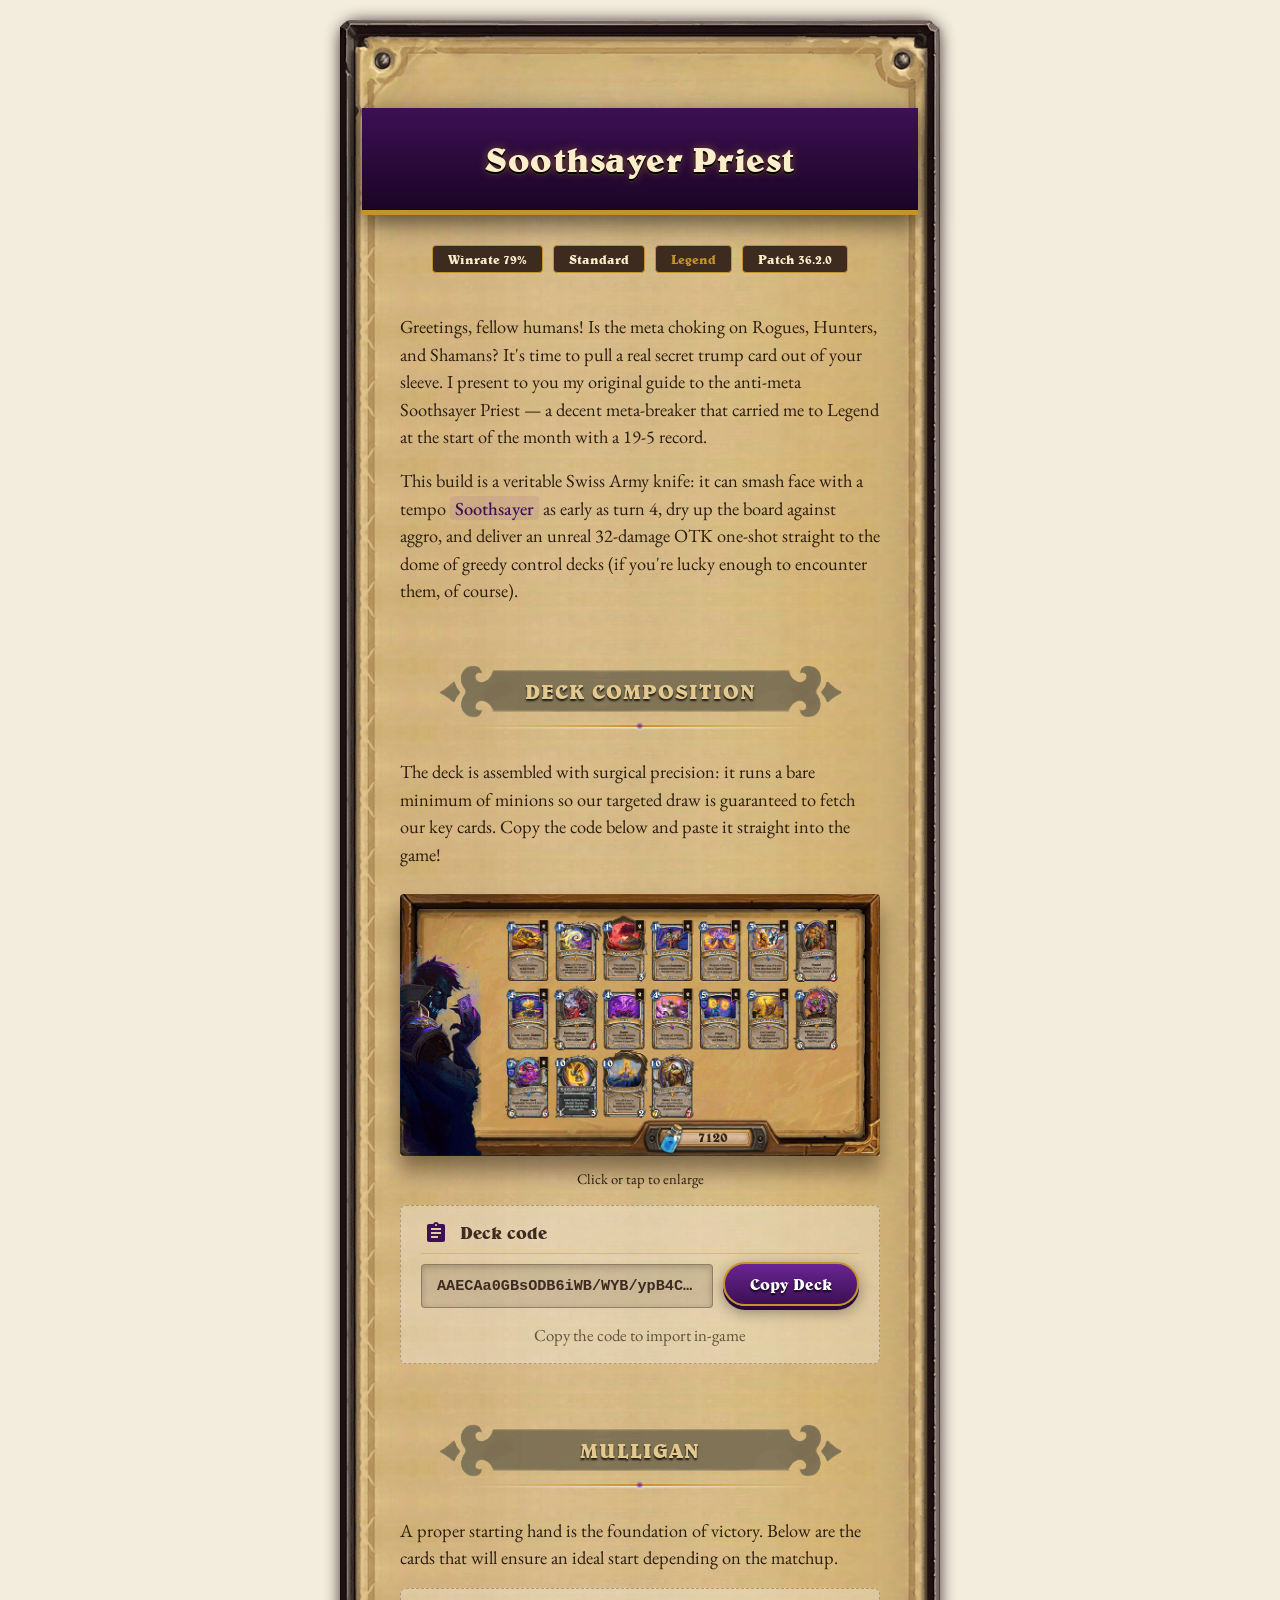
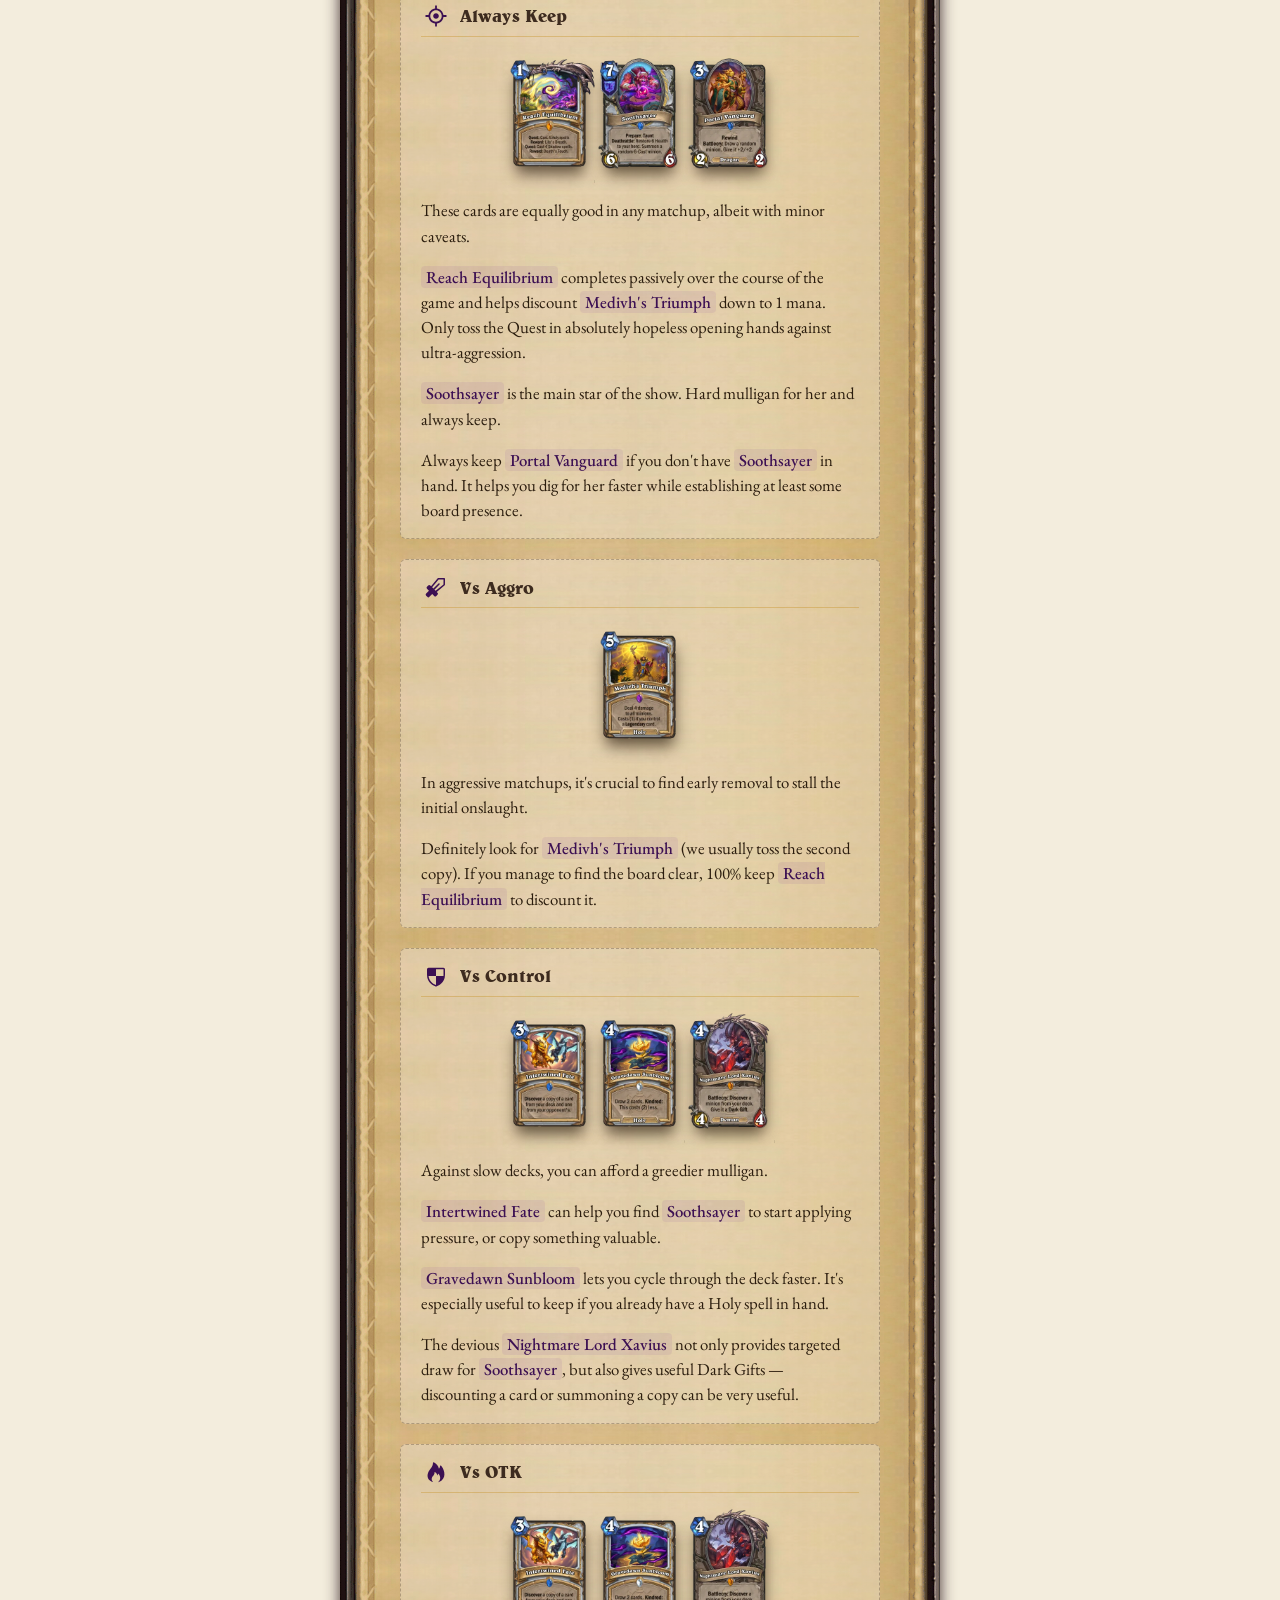
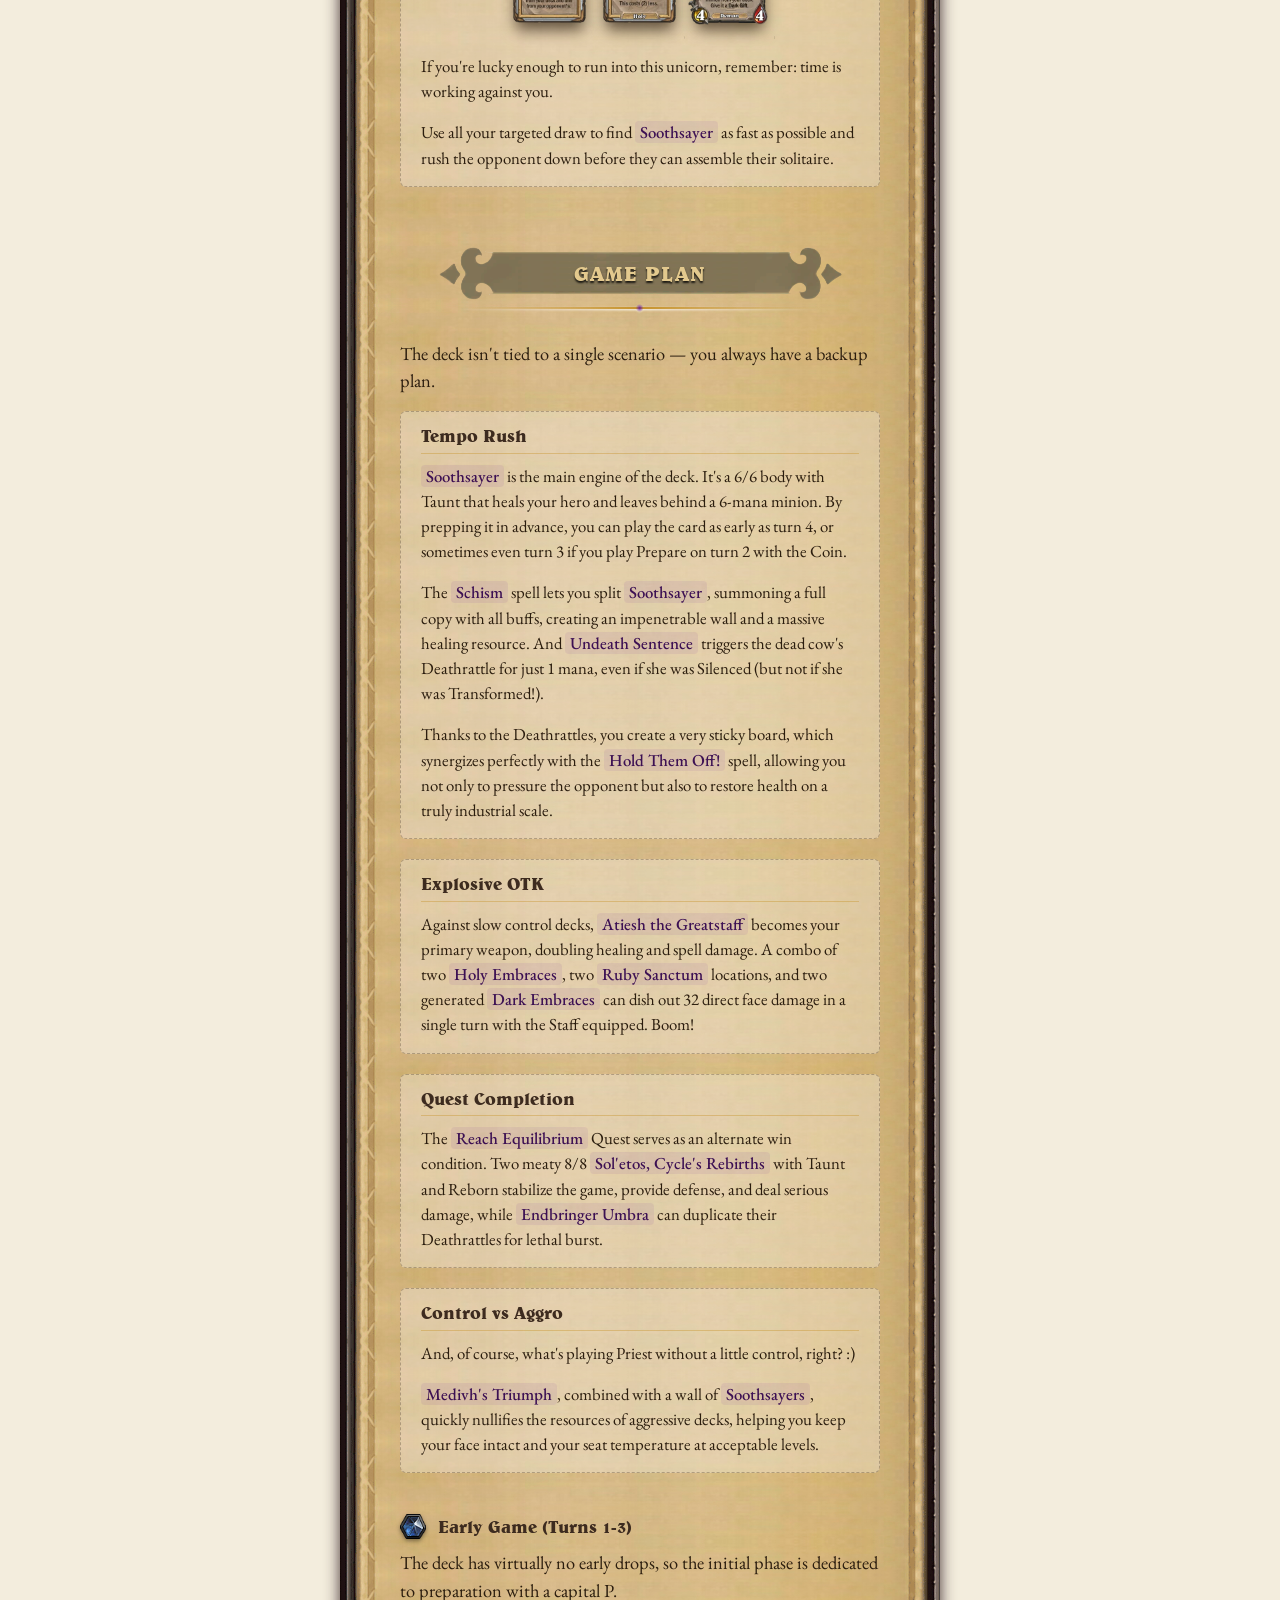
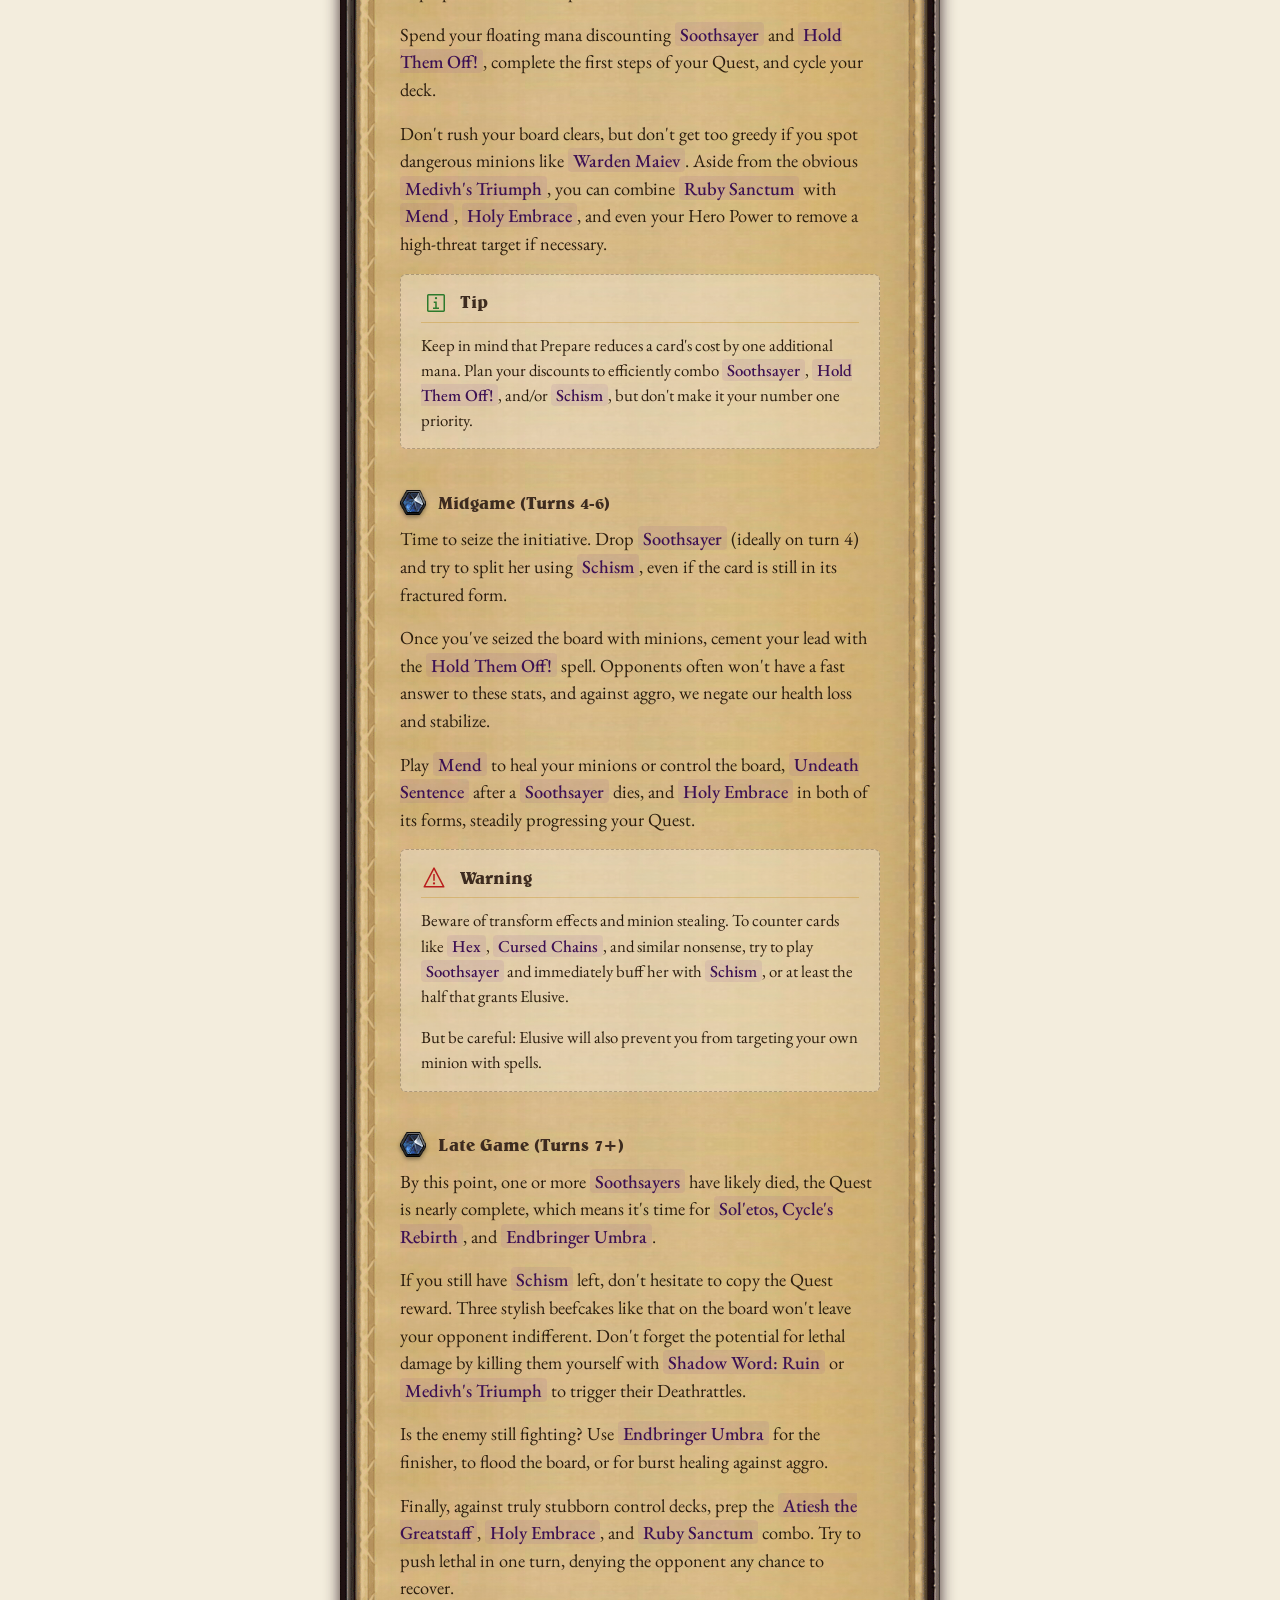
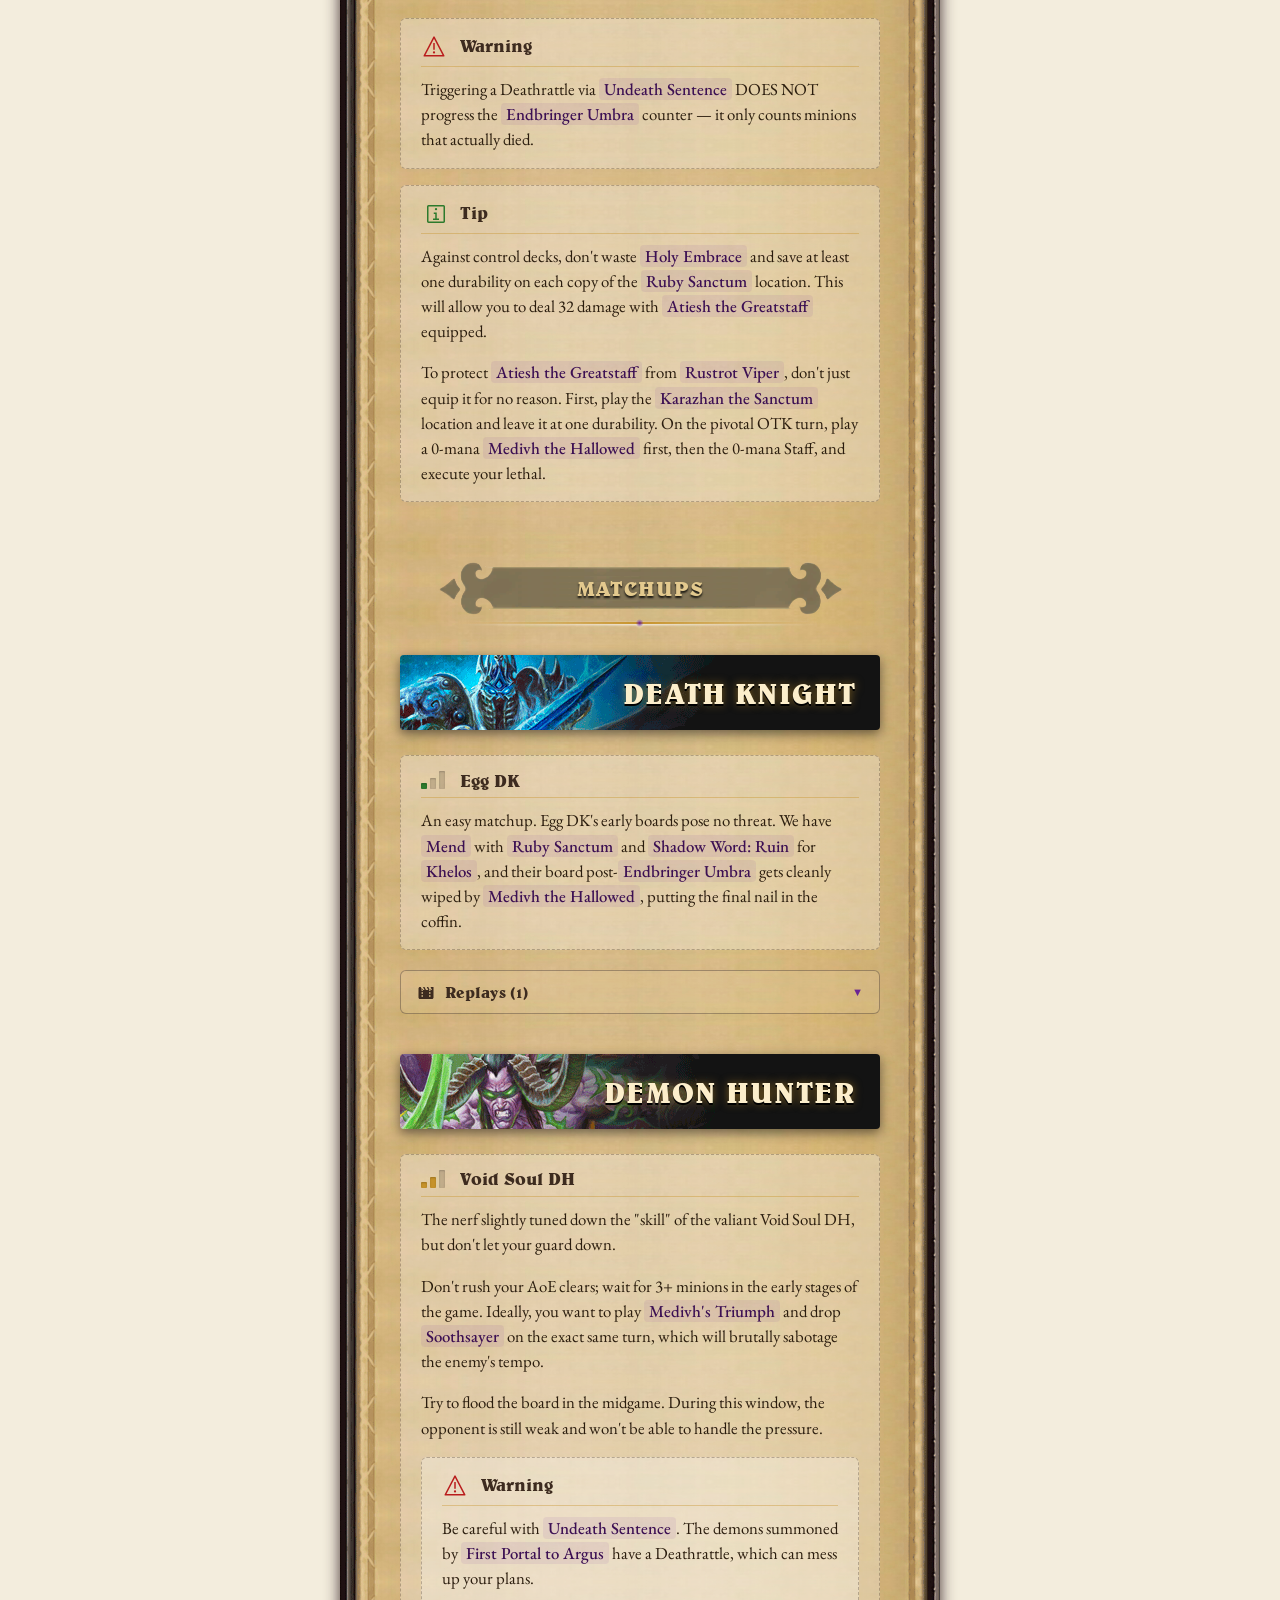
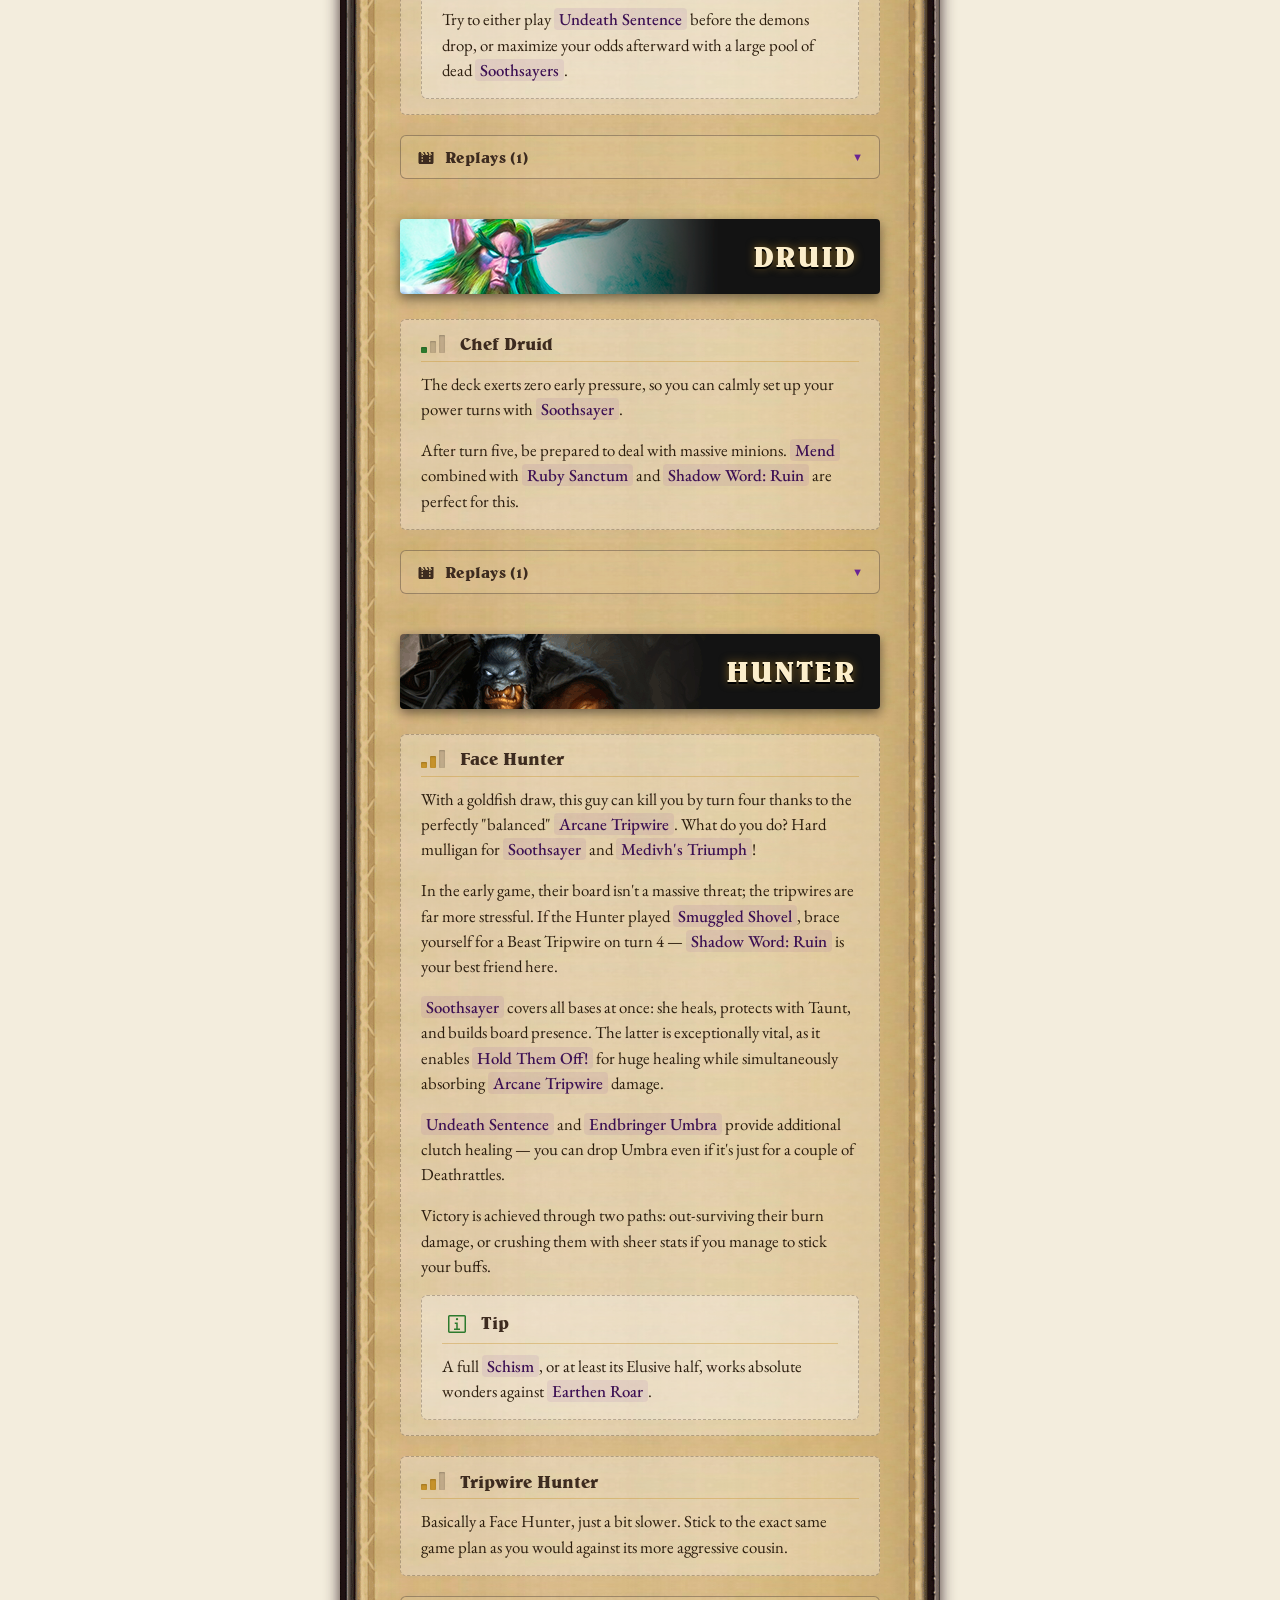
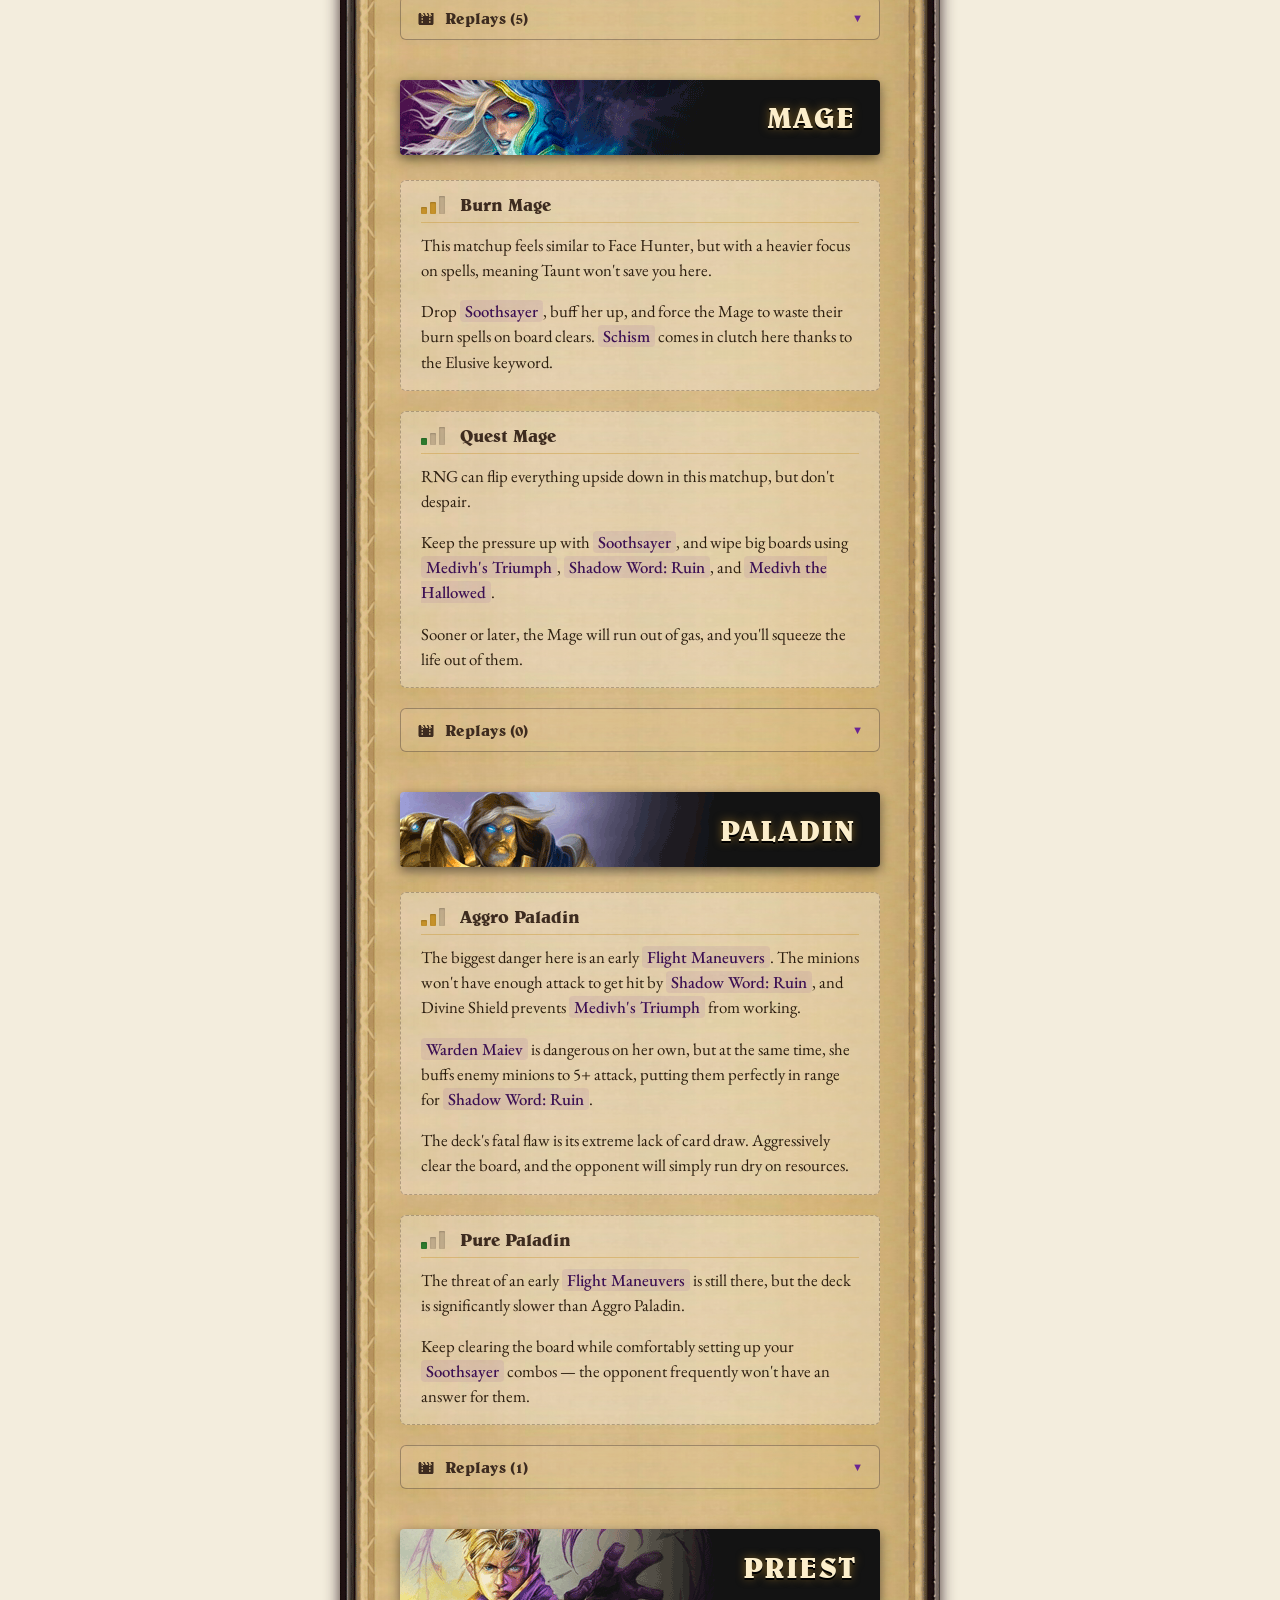
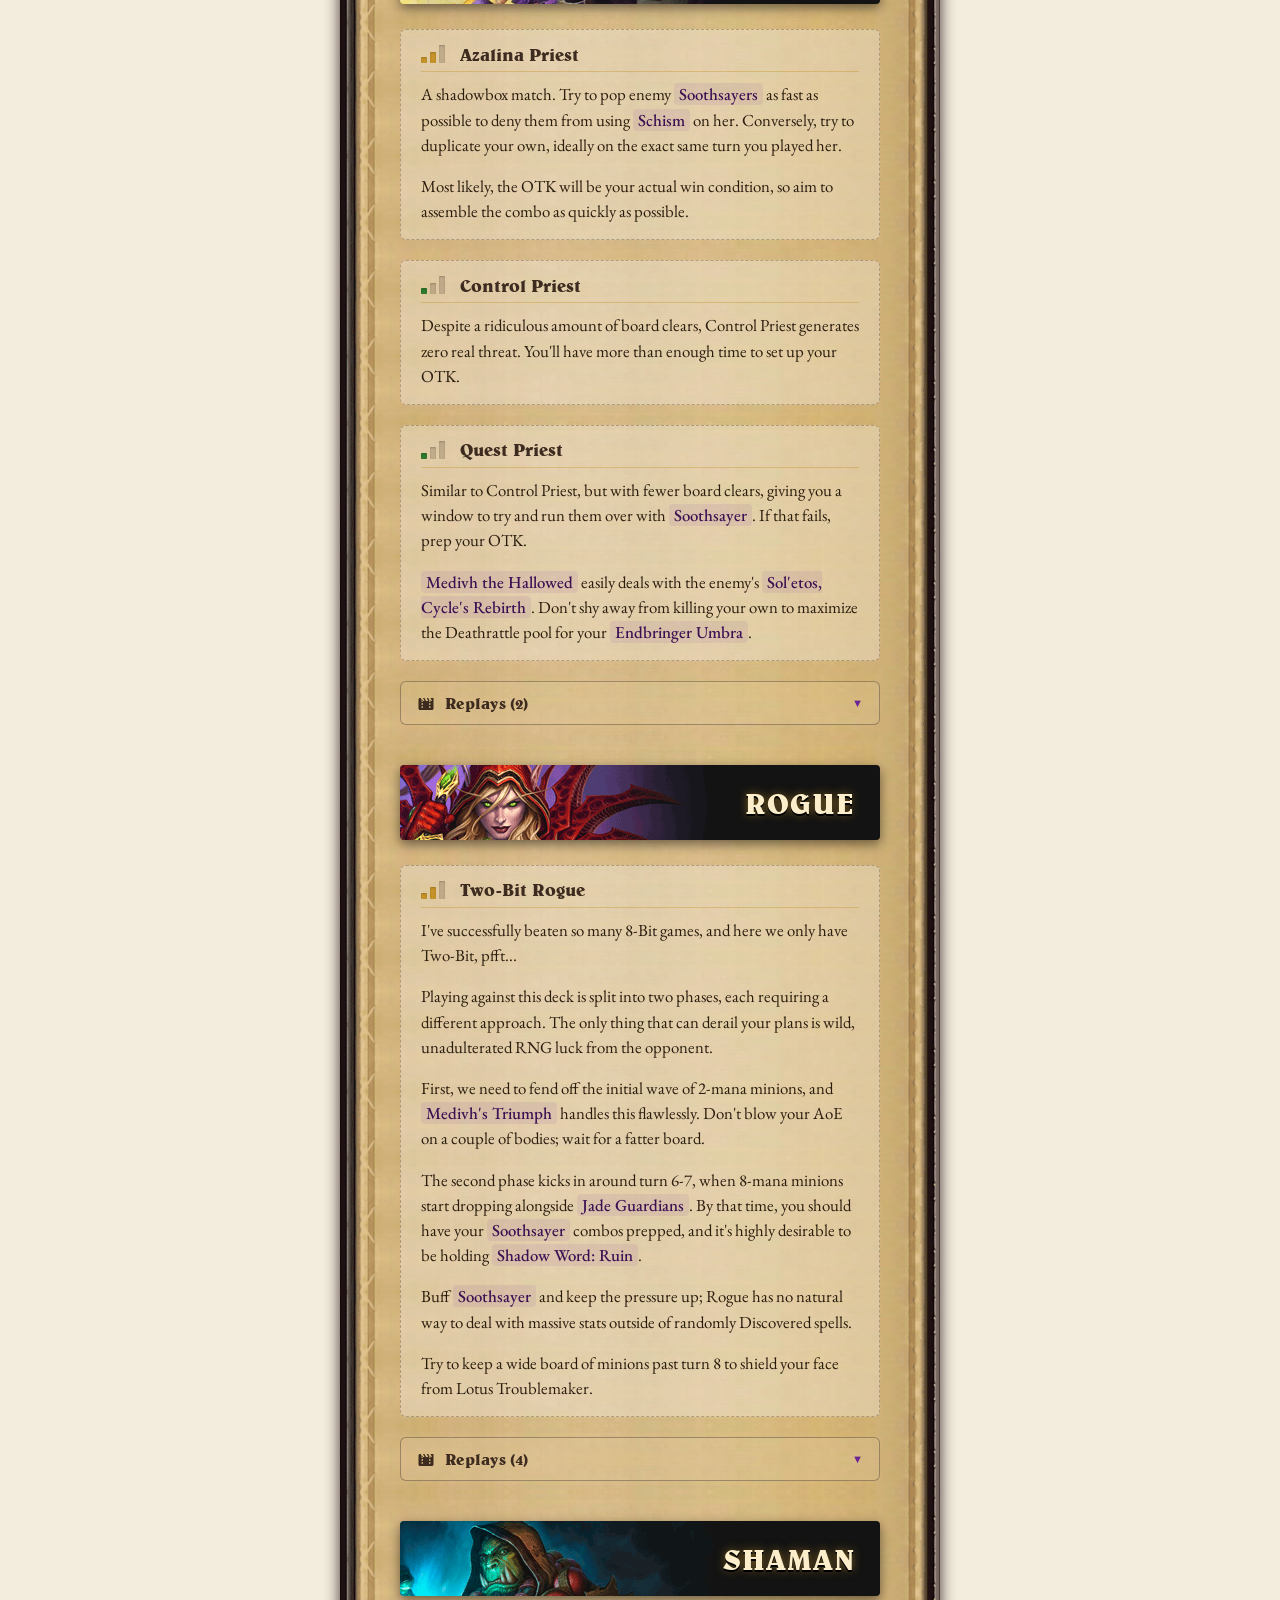
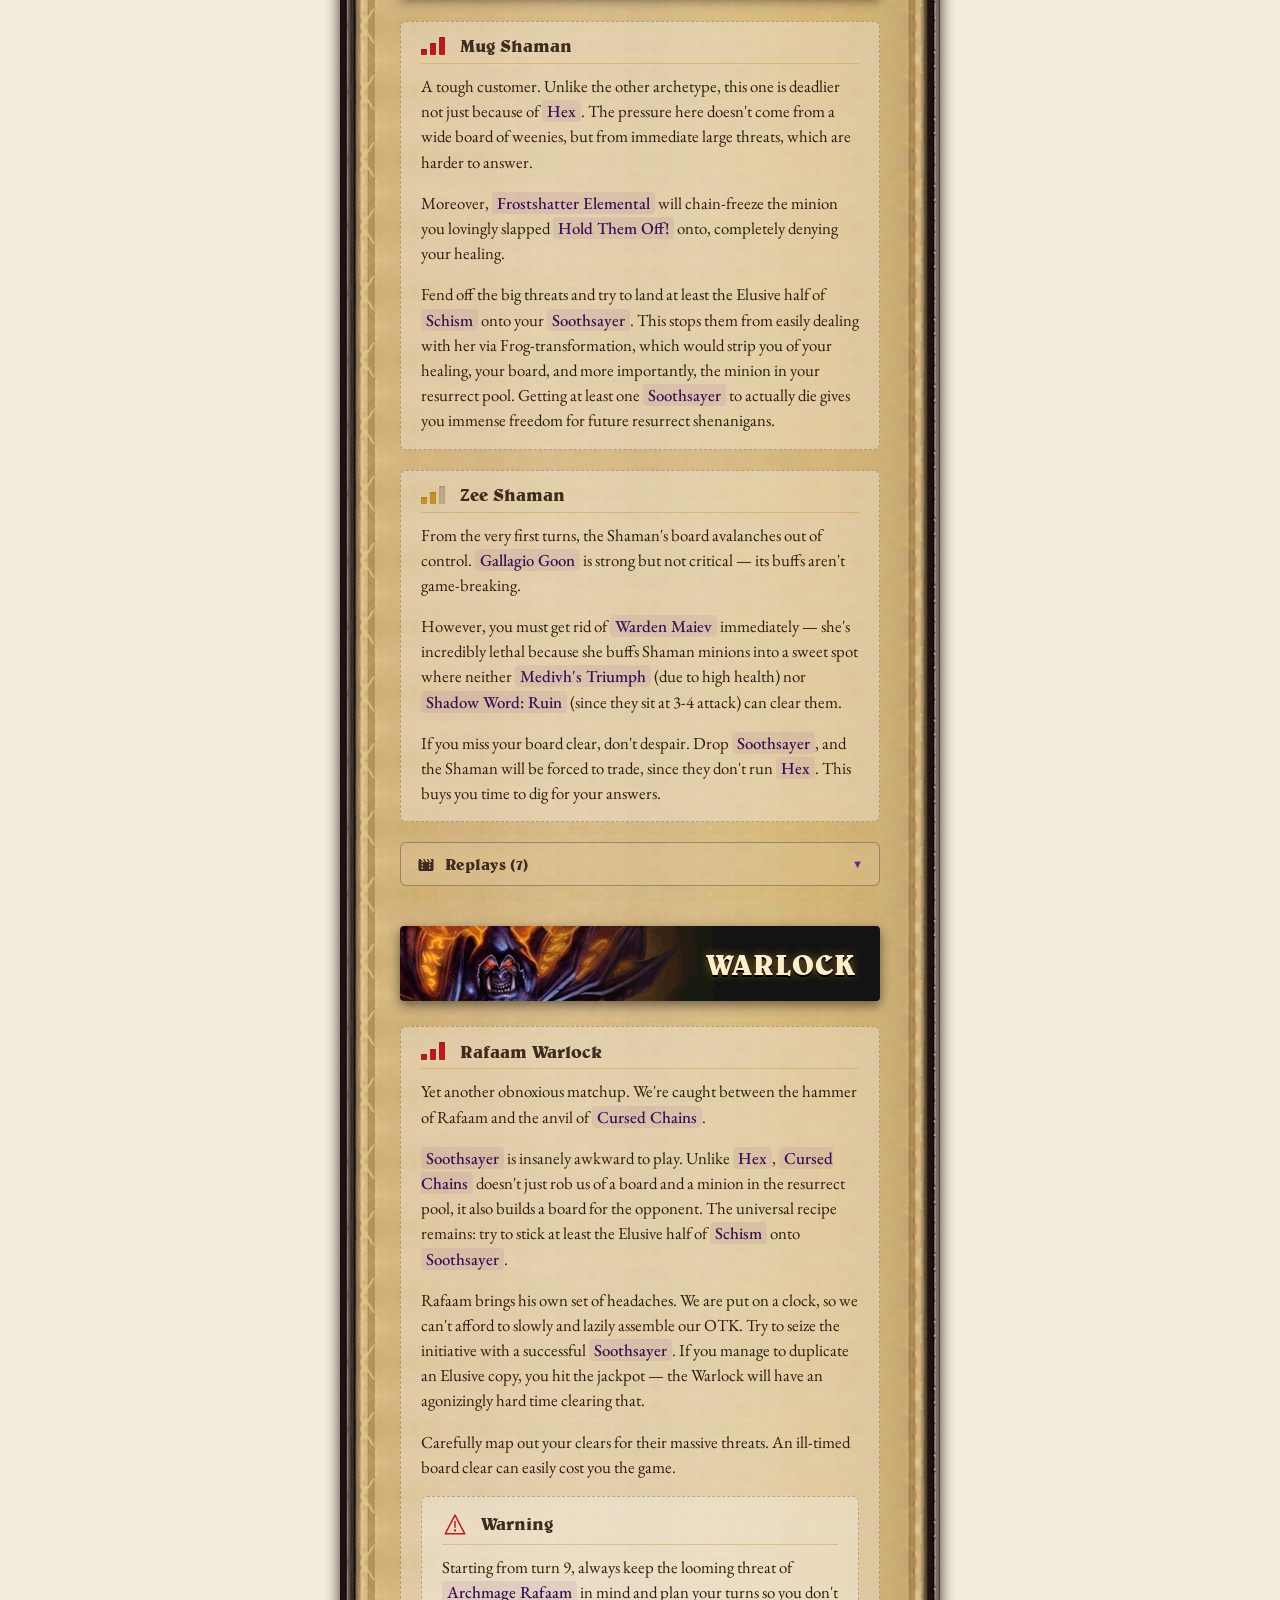
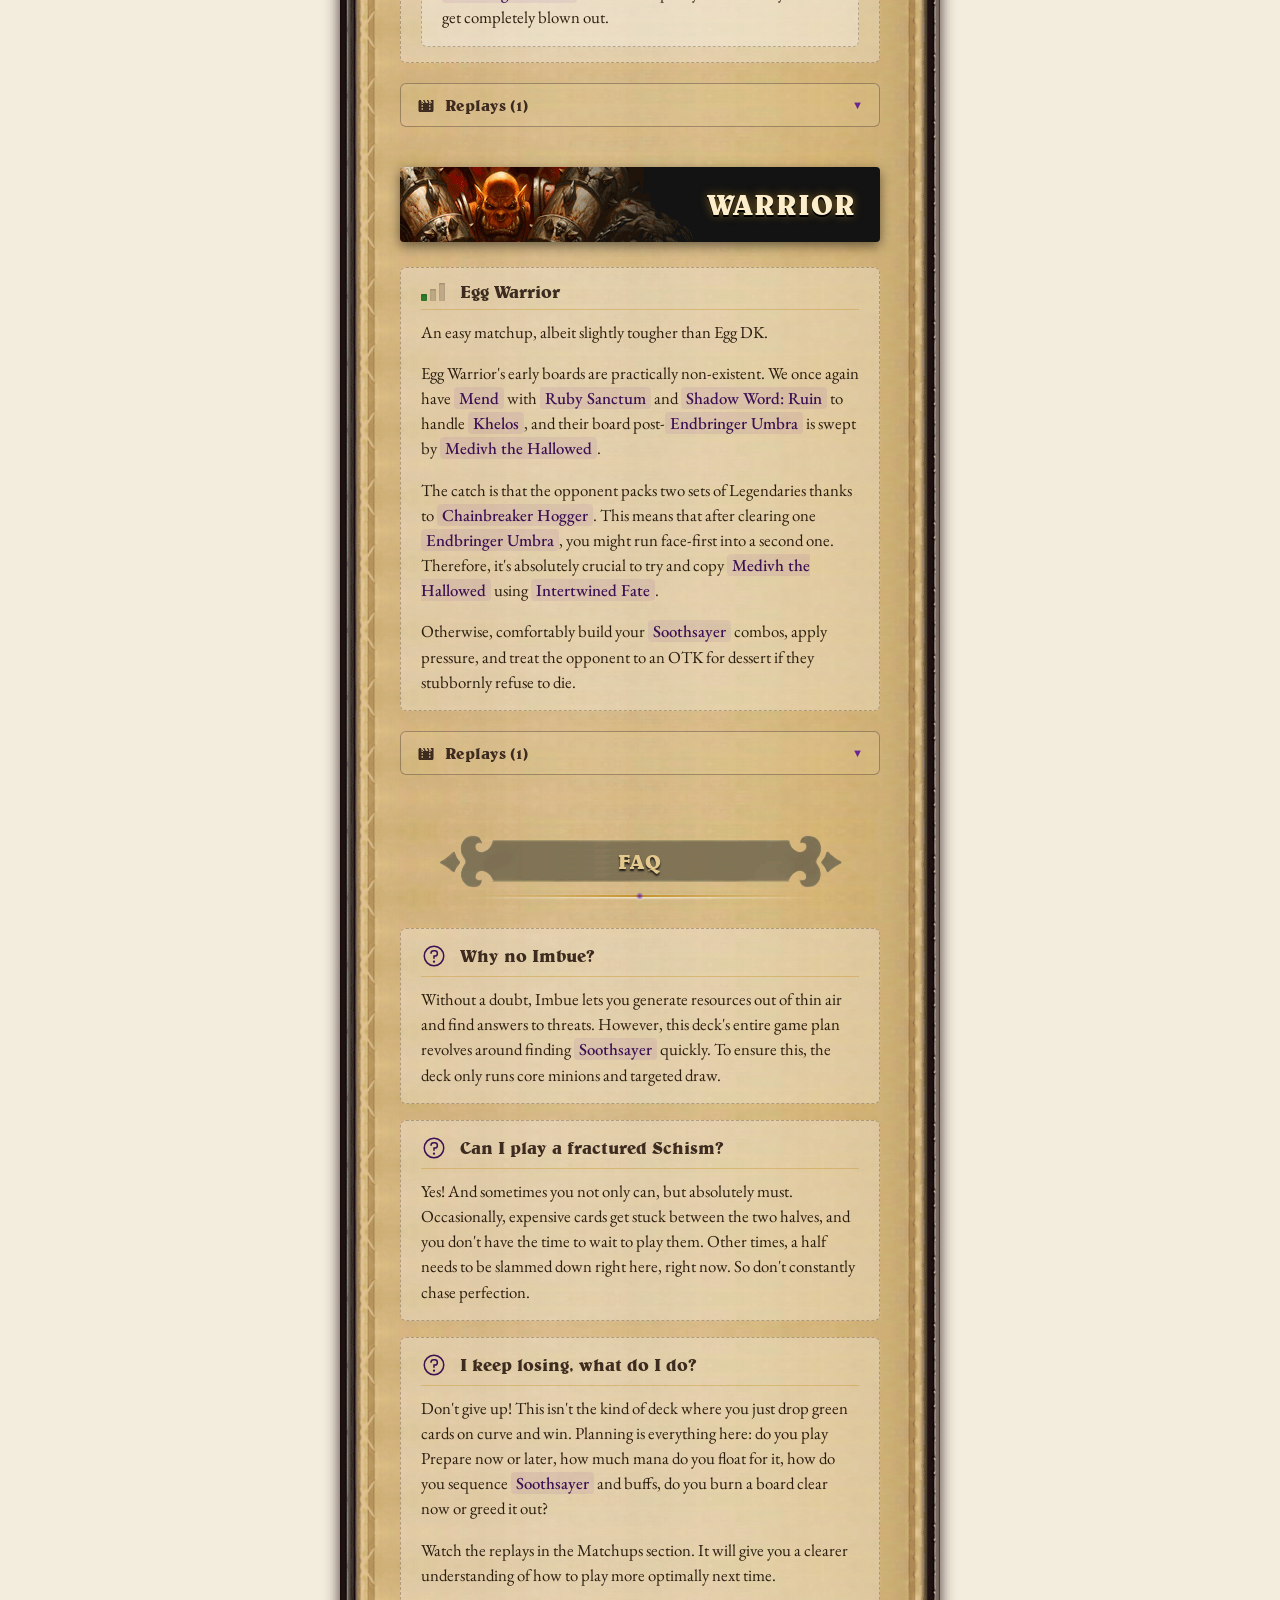
==== commit d4847a07: "Add files via upload" ====
--- a/articles/2026-08-soothsayer/index.html
+++ b/articles/2026-08-soothsayer/index.html
@@ -1 +1 @@
-<!DOCTYPE html> <html lang="en-US"> <head> <meta charset="UTF-8"> <meta name="viewport" content="width=device-width, initial-scale=1.0"> <link rel="stylesheet" href="../../assets/css/article.min.css"> <script src="../../assets/js/article.min.js"></script> <script src="../../assets/js/magnifier.min.js"></script> </head> <body> <div class="c-523v6"> <div class="c-iBw8h"></div> <div class="c-KTUci"> <div class="c-WHrOU"> <header class="c-ufSGd"> <h1 class="c-NUhOV">Soothsayer Priest</h1> </header> <div class="c-BAbeK"> <span class="c-qnJLj" data-i18n="meta.patch" data-i18n-var-version="28.2"></span> <span class="c-qnJLj c-9gQbx" data-i18n="meta.rank.legend"></span> <span class="c-qnJLj" data-i18n="meta.format"></span> </div> <div class="c-CEzwE"> <p> Greetings, fellow humans! Is the meta choking on Rogues, Hunters, and Shamans? It's time to pull a real secret trump card out of your sleeve. I present to you my original guide to the anti-meta Soothsayer Priest — a decent meta-breaker that carried me to Legend at the start of the month with a 19-5 record. </p> <p> This build is a veritable Swiss Army knife: it can smash face with a tempo <span class="c-kndOb" data-id="JAIL_912" data-dbf="124079" tabindex="0">Soothsayer</span> as early as turn 4, dry up the board against aggro, and deliver an unreal 32-damage OTK one-shot straight to the dome of greedy control decks (if you're lucky enough to encounter them, of course). </p> </div> <h2 class="c-AXDyA">Deck Composition</h2> <div class="c-CEzwE"> <p> The deck is assembled with surgical precision: it runs a bare minimum of minions so our targeted draw is guaranteed to fetch our key cards. Copy the code below and paste it straight into the game! </p> <div class="c-MPTir c-s2Sm2"> <img src="img/deck-sm.png" class="c-kKB1D js-magnifier" data-magnifier-original="img/deck.png" alt="Hearthstone Deck Showcase"> </div> <div class="c-l9Jgm"> <small data-i18n="showcase.hint"></small> </div> <p></p><p></p> <div class="c-TuQBV"> <div class="c-OAWaN"> <div class="c-UYN3J c-Svnmq"></div> <h3 class="c-bSp1B" data-i18n="deck.code"></h3> </div> <div class="c-YdUXI"> <div class="c-il9Po"> <input type="text" id="js-deck-copy-input" class="c-y1GBn" value="AAECAa0GBsODB6iWB/WYB/ypB4CqB4SqBwzwnwTFlAeSpAedrQeFvwebvwf6vweyxQevyQewyQeT3wew3wcAAA==" readonly> <div class="c-QkBRi"> <button type="button" class="c-7hWcM c-suNly c-hyyvK" data-i18n="deck.copy" onclick="handleCopyDeck();"></button> <div id="js-deck-copy-toast" class="c-fIcvO" data-i18n="deck.copied"></div> </div> </div> <p class="c-ogUzP" data-i18n="deck.hint"></p> </div> </div> </div> <h2 class="c-AXDyA">Mulligan</h2> <div class="c-CEzwE"> <p> A proper starting hand is the foundation of victory. Below are the cards that will ensure an ideal start depending on the matchup. </p> <p></p> <div class="c-ydR0j"> <div class="c-TuQBV"> <div class="c-OAWaN"> <div class="c-UYN3J c-8eV7Q"></div> <h3 class="c-bSp1B">Always Keep</h3> </div> <div class="c-YdUXI"> <div class="c-qguuP"> <div class="c-xDXrG"> <img class="c-3sq6M c-FSlmD js-hscard-inline js-magnifier" data-id="TLC_817" data-dbf="117544" alt="Reach Equilibrium"> </div> <div class="c-xDXrG"> <img class="c-3sq6M c-FSlmD js-hscard-inline js-magnifier" data-id="JAIL_912" data-dbf="124079" alt="Soothsayer"> </div> <div class="c-xDXrG"> <img class="c-3sq6M c-FSlmD js-hscard-inline js-magnifier" data-id="TIME_003" data-dbf="119314" alt="Portal Vanguard"> </div> </div> <p> These cards are equally good in any matchup, albeit with minor caveats. </p> <p> <span class="c-kndOb" data-id="TLC_817" data-dbf="117544" tabindex="0">Reach Equilibrium</span> completes passively over the course of the game and helps discount <span class="c-kndOb" data-id="CATA_308" data-dbf="123570" tabindex="0">Medivh's Triumph</span> down to 1 mana. Only toss the Quest in absolutely hopeless opening hands against ultra-aggression. </p> <p> <span class="c-kndOb" data-id="JAIL_912" data-dbf="124079" tabindex="0">Soothsayer</span> is the main star of the show. Hard mulligan for her and always keep. </p> <p> Always keep <span class="c-kndOb" data-id="TIME_003" data-dbf="119314" tabindex="0">Portal Vanguard</span> if you don't have <span class="c-kndOb" data-id="JAIL_912" data-dbf="124079" tabindex="0">Soothsayer</span> in hand. It helps you dig for her faster while establishing at least some board presence. </p> </div> </div> <div class="c-TuQBV"> <div class="c-OAWaN"> <div class="c-UYN3J c-o3MAb"></div> <h3 class="c-bSp1B">Vs Aggro</h3> </div> <div class="c-YdUXI"> <div class="c-qguuP"> <div class="c-xDXrG"> <img class="c-3sq6M c-FSlmD js-hscard-inline js-magnifier" data-id="CATA_308" data-dbf="123570" alt="Medivh's Triumph"> </div> </div> <p> In aggressive matchups, it's crucial to find early removal to stall the initial onslaught. </p> <p> Definitely look for <span class="c-kndOb" data-id="CATA_308" data-dbf="123570" tabindex="0">Medivh's Triumph</span> (we usually toss the second copy). If you manage to find the board clear, 100% keep <span class="c-kndOb" data-id="TLC_817" data-dbf="117544" tabindex="0">Reach Equilibrium</span> to discount it. </p> </div> </div> <div class="c-TuQBV"> <div class="c-OAWaN"> <div class="c-UYN3J c-pkOD0"></div> <h3 class="c-bSp1B">Vs Control</h3> </div> <div class="c-YdUXI"> <div class="c-qguuP"> <div class="c-xDXrG"> <img class="c-3sq6M c-FSlmD js-hscard-inline js-magnifier" data-id="TIME_432" data-dbf="120477" alt="Intertwined Fate"> </div> <div class="c-xDXrG"> <img class="c-3sq6M c-FSlmD js-hscard-inline js-magnifier" data-id="TLC_816" data-dbf="117317" alt="Gravedawn Sunbloom"> </div> <div class="c-xDXrG"> <img class="c-3sq6M c-FSlmD js-hscard-inline js-magnifier" data-id="EDR_856" data-dbf="115139" alt="Nightmare Lord Xavius"> </div> </div> <p> Against slow decks, you can afford a greedier mulligan. </p> <p> <span class="c-kndOb" data-id="TIME_432" data-dbf="120477" tabindex="0">Intertwined Fate</span> can help you find <span class="c-kndOb" data-id="JAIL_912" data-dbf="124079" tabindex="0">Soothsayer</span> to start applying pressure, or copy something valuable. </p> <p> <span class="c-kndOb" data-id="TLC_816" data-dbf="117317" tabindex="0">Gravedawn Sunbloom</span> lets you cycle through the deck faster. It's especially useful to keep if you already have a Holy spell in hand. </p> <p> The devious <span class="c-kndOb" data-id="EDR_856" data-dbf="115139" tabindex="0">Nightmare Lord Xavius</span> not only provides targeted draw for <span class="c-kndOb" data-id="JAIL_912" data-dbf="124079" tabindex="0">Soothsayer</span>, but also gives useful Dark Gifts — discounting a card or summoning a copy can be very useful. </p> </div> </div> <div class="c-TuQBV"> <div class="c-OAWaN"> <div class="c-UYN3J c-VijXa"></div> <h3 class="c-bSp1B">Vs OTK</h3> </div> <div class="c-YdUXI"> <div class="c-qguuP"> <div class="c-xDXrG"> <img class="c-3sq6M c-FSlmD js-hscard-inline js-magnifier" data-id="TIME_432" data-dbf="120477" alt="Intertwined Fate"> </div> <div class="c-xDXrG"> <img class="c-3sq6M c-FSlmD js-hscard-inline js-magnifier" data-id="TLC_816" data-dbf="117317" alt="Gravedawn Sunbloom"> </div> <div class="c-xDXrG"> <img class="c-3sq6M c-FSlmD js-hscard-inline js-magnifier" data-id="EDR_856" data-dbf="115139" alt="Nightmare Lord Xavius"> </div> </div> <p> If you're lucky enough to run into this unicorn, remember: time is working against you. </p> <p> Use all your targeted draw to find <span class="c-kndOb" data-id="JAIL_912" data-dbf="124079" tabindex="0">Soothsayer</span> as fast as possible and rush the opponent down before they can assemble their solitaire. </p> </div> </div> </div> </div> <h2 class="c-AXDyA">Game Plan</h2> <div class="c-CEzwE"> <div class="c-Q81w0"> <p> The deck isn't tied to a single scenario — you always have a backup plan. </p> <p></p> <div class="c-ydR0j" style="margin-bottom: 0;"> <div class="c-TuQBV"> <div class="c-OAWaN"> <h3 class="c-bSp1B">Tempo Rush</h3> </div> <div class="c-YdUXI"> <p> <span class="c-kndOb" data-id="JAIL_912" data-dbf="124079" tabindex="0">Soothsayer</span> is the main engine of the deck. It's a 6/6 body with Taunt that heals your hero and leaves behind a 6-mana minion. By prepping it in advance, you can play the card as early as turn 4, or sometimes even turn 3 if you play Prepare on turn 2 with the Coin. </p> <p> The <span class="c-kndOb" data-id="CATA_306" data-dbf="122874" tabindex="0">Schism</span> spell lets you split <span class="c-kndOb" data-id="JAIL_912" data-dbf="124079" tabindex="0">Soothsayer</span>, summoning a full copy with all buffs, creating an impenetrable wall and a massive healing resource. And <span class="c-kndOb" data-id="JAIL_940" data-dbf="126867" tabindex="0">Undeath Sentence</span> triggers the dead cow's Deathrattle for just 1 mana, even if she was Silenced (but not if she was Transformed!). </p> <p> Thanks to the Deathrattles, you create a very sticky board, which synergizes perfectly with the <span class="c-kndOb" data-id="JAIL_913" data-dbf="124080" tabindex="0">Hold Them Off!</span> spell, allowing you not only to pressure the opponent but also to restore health on a truly industrial scale. </p> </div> </div> <div class="c-TuQBV"> <div class="c-OAWaN"> <h3 class="c-bSp1B">Explosive OTK</h3> </div> <div class="c-YdUXI"> <p> Against slow control decks, <span class="c-kndOb" data-id="TIME_890t" data-dbf="120064" tabindex="0">Atiesh the Greatstaff</span> becomes your primary weapon, doubling healing and spell damage. A combo of two <span class="c-kndOb" data-id="JAIL_941" data-dbf="126896" tabindex="0">Holy Embraces</span>, two <span class="c-kndOb" data-id="CATA_301" data-dbf="122757" tabindex="0">Ruby Sanctum</span> locations, and two generated <span class="c-kndOb" data-id="JAIL_941t" data-dbf="126897" tabindex="0">Dark Embraces</span> can dish out 32 direct face damage in a single turn with the Staff equipped. Boom! </p> </div> </div> <div class="c-TuQBV"> <div class="c-OAWaN"> <h3 class="c-bSp1B">Quest Completion</h3> </div> <div class="c-YdUXI"> <p> The <span class="c-kndOb" data-id="TLC_817" data-dbf="117544" tabindex="0">Reach Equilibrium</span> Quest serves as an alternate win condition. Two meaty 8/8 <span class="c-kndOb" data-id="TLC_817t5" data-dbf="119879" tabindex="0">Sol'etos, Cycle's Rebirths</span> with Taunt and Reborn stabilize the game, provide defense, and deal serious damage, while <span class="c-kndOb" data-id="TLC_106" data-dbf="117877" tabindex="0">Endbringer Umbra</span> can duplicate their Deathrattles for lethal burst. </p> </div> </div> <div class="c-TuQBV"> <div class="c-OAWaN"> <h3 class="c-bSp1B">Control vs Aggro</h3> </div> <div class="c-YdUXI"> <p> And, of course, what's playing Priest without a little control, right? :) </p> <p> <span class="c-kndOb" data-id="CATA_308" data-dbf="123570" tabindex="0">Medivh's Triumph</span>, combined with a wall of <span class="c-kndOb" data-id="JAIL_912" data-dbf="124079" tabindex="0">Soothsayers</span>, quickly nullifies the resources of aggressive decks, helping you keep your face intact and your seat temperature at acceptable levels. </p> </div> </div> </div> <div class="c-ejWzS"> <div class="c-NYZ92"></div> <h3 class="c-bSp1B">Early Game (Turns 1-3)</h3> </div> <p> The deck has virtually no early drops, so the initial phase is dedicated to preparation with a capital P. </p> <p> Spend your floating mana discounting <span class="c-kndOb" data-id="JAIL_912" data-dbf="124079" tabindex="0">Soothsayer</span> and <span class="c-kndOb" data-id="JAIL_913" data-dbf="124080" tabindex="0">Hold Them Off!</span>, complete the first steps of your Quest, and cycle your deck. </p> <p> Don't rush your board clears, but don't get too greedy if you spot dangerous minions like <span class="c-kndOb" data-id="JAIL_850" data-dbf="126600" tabindex="0">Warden Maiev</span>. Aside from the obvious <span class="c-kndOb" data-id="CATA_308" data-dbf="123570" tabindex="0">Medivh's Triumph</span>, you can combine <span class="c-kndOb" data-id="CATA_301" data-dbf="122757" tabindex="0">Ruby Sanctum</span> with <span class="c-kndOb" data-id="CATA_302" data-dbf="122779" tabindex="0">Mend</span>, <span class="c-kndOb" data-id="JAIL_941" data-dbf="126896" tabindex="0">Holy Embrace</span>, and even your Hero Power to remove a high-threat target if necessary. </p> <p></p> <div class="c-TuQBV"> <div class="c-OAWaN"> <div class="c-UYN3J c-IxIEG"></div> <h3 class="c-bSp1B" data-i18n="tips.info"></h3> </div> <div class="c-YdUXI"> <p> Keep in mind that Prepare reduces a card's cost by one additional mana. Plan your discounts to efficiently combo <span class="c-kndOb" data-id="JAIL_912" data-dbf="124079" tabindex="0">Soothsayer</span>, <span class="c-kndOb" data-id="JAIL_913" data-dbf="124080" tabindex="0">Hold Them Off!</span>, and/or <span class="c-kndOb" data-id="CATA_306" data-dbf="122874" tabindex="0">Schism</span>, but don't make it your number one priority. </p> </div> </div> <div class="c-ejWzS"> <div class="c-NYZ92"></div> <h3 class="c-bSp1B">Midgame (Turns 4-6)</h3> </div> <p> Time to seize the initiative. Drop <span class="c-kndOb" data-id="JAIL_912" data-dbf="124079" tabindex="0">Soothsayer</span> (ideally on turn 4) and try to split her using <span class="c-kndOb" data-id="CATA_306" data-dbf="122874" tabindex="0">Schism</span>, even if the card is still in its fractured form. </p> <p> Once you've seized the board with minions, cement your lead with the <span class="c-kndOb" data-id="JAIL_913" data-dbf="124080" tabindex="0">Hold Them Off!</span> spell. Opponents often won't have a fast answer to these stats, and against aggro, we negate our health loss and stabilize. </p> <p> Play <span class="c-kndOb" data-id="CATA_302" data-dbf="122779" tabindex="0">Mend</span> to heal your minions or control the board, <span class="c-kndOb" data-id="JAIL_940" data-dbf="126867" tabindex="0">Undeath Sentence</span> after a <span class="c-kndOb" data-id="JAIL_912" data-dbf="124079" tabindex="0">Soothsayer</span> dies, and <span class="c-kndOb" data-id="JAIL_941" data-dbf="126896" tabindex="0">Holy Embrace</span> in both of its forms, steadily progressing your Quest. </p> <p></p> <div class="c-TuQBV"> <div class="c-OAWaN"> <div class="c-UYN3J c-o2GKz"></div> <h3 class="c-bSp1B" data-i18n="tips.warning"></h3> </div> <div class="c-YdUXI"> <p> Beware of transform effects and minion stealing. To counter cards like <span class="c-kndOb" data-id="EX1_246" data-dbf="766" tabindex="0">Hex</span>, <span class="c-kndOb" data-id="CATA_496" data-dbf="122720" tabindex="0">Cursed Chains</span>, and similar nonsense, try to play <span class="c-kndOb" data-id="JAIL_912" data-dbf="124079" tabindex="0">Soothsayer</span> and immediately buff her with <span class="c-kndOb" data-id="CATA_306" data-dbf="122874" tabindex="0">Schism</span>, or at least the half that grants Elusive. </p> <p> But be careful: Elusive will also prevent you from targeting your own minion with spells. </p> </div> </div> <div class="c-ejWzS"> <div class="c-NYZ92"></div> <h3 class="c-bSp1B">Late Game (Turns 7+)</h3> </div> <p> By this point, one or more <span class="c-kndOb" data-id="JAIL_912" data-dbf="124079" tabindex="0">Soothsayers</span> have likely died, the Quest is nearly complete, which means it's time for <span class="c-kndOb" data-id="TLC_817t5" data-dbf="119879" tabindex="0">Sol'etos, Cycle's Rebirth</span>, and <span class="c-kndOb" data-id="TLC_106" data-dbf="117877" tabindex="0">Endbringer Umbra</span>. </p> <p> If you still have <span class="c-kndOb" data-id="CATA_306" data-dbf="122874" tabindex="0">Schism</span> left, don't hesitate to copy the Quest reward. Three stylish beefcakes like that on the board won't leave your opponent indifferent. Don't forget the potential for lethal damage by killing them yourself with <span class="c-kndOb" data-id="CORE_EX1_197" data-dbf="69616" tabindex="0">Shadow Word: Ruin</span> or <span class="c-kndOb" data-id="CATA_308" data-dbf="123570" tabindex="0">Medivh's Triumph</span> to trigger their Deathrattles. </p> <p> Is the enemy still fighting? Use <span class="c-kndOb" data-id="TLC_106" data-dbf="117877" tabindex="0">Endbringer Umbra</span> for the finisher, to flood the board, or for burst healing against aggro. </p> <p> Finally, against truly stubborn control decks, prep the <span class="c-kndOb" data-id="TIME_890t" data-dbf="120064" tabindex="0">Atiesh the Greatstaff</span>, <span class="c-kndOb" data-id="JAIL_941" data-dbf="126896" tabindex="0">Holy Embrace</span>, and <span class="c-kndOb" data-id="CATA_301" data-dbf="122757" tabindex="0">Ruby Sanctum</span> combo. Try to push lethal in one turn, denying the opponent any chance to recover. </p> <p></p> <div class="c-TuQBV"> <div class="c-OAWaN"> <div class="c-UYN3J c-o2GKz"></div> <h3 class="c-bSp1B" data-i18n="tips.warning"></h3> </div> <div class="c-YdUXI"> <p> Triggering a Deathrattle via <span class="c-kndOb" data-id="JAIL_940" data-dbf="126867" tabindex="0">Undeath Sentence</span> DOES NOT progress the <span class="c-kndOb" data-id="TLC_106" data-dbf="117877" tabindex="0">Endbringer Umbra</span> counter — it only counts minions that actually died. </p> </div> </div> <p></p><p></p> <div class="c-TuQBV"> <div class="c-OAWaN"> <div class="c-UYN3J c-IxIEG"></div> <h3 class="c-bSp1B" data-i18n="tips.info"></h3> </div> <div class="c-YdUXI"> <p> Against control decks, don't waste <span class="c-kndOb" data-id="JAIL_941" data-dbf="126896" tabindex="0">Holy Embrace</span> and save at least one durability on each copy of the <span class="c-kndOb" data-id="CATA_301" data-dbf="122757" tabindex="0">Ruby Sanctum</span> location. This will allow you to deal 32 damage with <span class="c-kndOb" data-id="TIME_890t" data-dbf="120064" tabindex="0">Atiesh the Greatstaff</span> equipped. </p> <p> To protect <span class="c-kndOb" data-id="TIME_890t" data-dbf="120064" tabindex="0">Atiesh the Greatstaff</span> from <span class="c-kndOb" data-id="CORE_SW_072" data-dbf="102221" tabindex="0">Rustrot Viper</span>, don't just equip it for no reason. First, play the <span class="c-kndOb" data-id="TIME_890t2" data-dbf="120068" tabindex="0">Karazhan the Sanctum</span> location and leave it at one durability. On the pivotal OTK turn, play a 0-mana <span class="c-kndOb" data-id="TIME_890" data-dbf="120060" tabindex="0">Medivh the Hallowed</span> first, then the 0-mana Staff, and execute your lethal. </p> </div> </div> </div> </div> <h2 class="c-AXDyA">Matchups</h2> <div class="c-CEzwE"> <div class="c-n2iQs"> <div class="c-IoNLi"> <img class="c-6qUPn c-79hHS" alt="Death Knight"> <span class="c-qzUQH">Death Knight</span> </div> <div class="c-ydR0j"> <div class="c-TuQBV"> <div class="c-OAWaN"> <div class="c-adfKD c-WEXeU" data-i18n-title="replays.easy"> <div class="c-37rLq"></div> <div class="c-37rLq"></div> <div class="c-37rLq"></div> </div> <h3 class="c-bSp1B">Egg DK</h3> </div> <div class="c-YdUXI"> <p> An easy matchup. Egg DK's early boards pose no threat. We have <span class="c-kndOb" data-id="CATA_302" data-dbf="122779" tabindex="0">Mend</span> with <span class="c-kndOb" data-id="CATA_301" data-dbf="122757" tabindex="0">Ruby Sanctum</span> and <span class="c-kndOb" data-id="CORE_EX1_197" data-dbf="69616" tabindex="0">Shadow Word: Ruin</span> for <span class="c-kndOb" data-id="DINO_410t" data-dbf="118495" tabindex="0">Khelos</span>, and their board post-<span class="c-kndOb" data-id="TLC_106" data-dbf="117877" tabindex="0">Endbringer Umbra</span> gets cleanly wiped by <span class="c-kndOb" data-id="TIME_890" data-dbf="120060" tabindex="0">Medivh the Hallowed</span>, putting the final nail in the coffin. </p> </div> </div> </div> <details class="c-YrziF"> <summary class="c-cDZTe"> <div class="c-hz6cE"></div> <span class="c-aO6cC" data-i18n="replays.header" data-i18n-var-count="1"></span> </summary> <div class="c-JBtoR"> <a href="https://hsreplay.net/replay/6EHd2HyJnMsdEr3gdpZrEx" class="c-0ZrHy c-ocg6o" target="_blank"> <div class="c-Ovjce"> <span class="c-OrX4d">Egg DK</span> <span class="c-QUBbX"></span> </div> <div class="c-jgZ6z"> <div class="c-KUbZ8 c-AKSTw"></div> <span class="c-t66uk">Diamond 4</span> </div> <div class="c-UkJBr"> <div class="c-RQ8fT c-nBYUB" data-i18n-title="replays.win"></div> </div> </a> </div> </details> </div> </div> <div class="c-CEzwE"> <div class="c-n2iQs"> <div class="c-IoNLi"> <img class="c-6qUPn c-Trwqd" alt="Demon Hunter"> <span class="c-qzUQH">Demon Hunter</span> </div> <div class="c-ydR0j"> <div class="c-TuQBV"> <div class="c-OAWaN"> <div class="c-adfKD c-SSTlV" data-i18n-title="replays.medium"> <div class="c-37rLq"></div> <div class="c-37rLq"></div> <div class="c-37rLq"></div> </div> <h3 class="c-bSp1B">Void Soul DH</h3> </div> <div class="c-YdUXI"> <p> The nerf slightly tuned down the "skill" of the valiant Void Soul DH, but don't let your guard down. </p> <p> Don't rush your AoE clears; wait for 3+ minions in the early stages of the game. Ideally, you want to play <span class="c-kndOb" data-id="CATA_308" data-dbf="123570" tabindex="0">Medivh's Triumph</span> and drop <span class="c-kndOb" data-id="JAIL_912" data-dbf="124079" tabindex="0">Soothsayer</span> on the exact same turn, which will brutally sabotage the enemy's tempo. </p> <p> Try to flood the board in the midgame. During this window, the opponent is still weak and won't be able to handle the pressure. </p> <p></p> <div class="c-TuQBV"> <div class="c-OAWaN"> <div class="c-UYN3J c-o2GKz"></div> <h3 class="c-bSp1B" data-i18n="tips.warning"></h3> </div> <div class="c-YdUXI"> <p> Be careful with <span class="c-kndOb" data-id="JAIL_940" data-dbf="126867" tabindex="0">Undeath Sentence</span>. The demons summoned by <span class="c-kndOb" data-id="TIME_020t2" data-dbf="120083" tabindex="0">First Portal to Argus</span> have a Deathrattle, which can mess up your plans. </p> <p> Try to either play <span class="c-kndOb" data-id="JAIL_940" data-dbf="126867" tabindex="0">Undeath Sentence</span> before the demons drop, or maximize your odds afterward with a large pool of dead <span class="c-kndOb" data-id="JAIL_912" data-dbf="124079" tabindex="0">Soothsayers</span>. </p> </div> </div> </div> </div> </div> <details class="c-YrziF"> <summary class="c-cDZTe"> <div class="c-hz6cE"></div> <span class="c-aO6cC" data-i18n="replays.header" data-i18n-var-count="1"></span> </summary> <div class="c-JBtoR"> <a href="https://hsreplay.net/replay/Bvgwrw8gxjHQTnoEHqATBP" class="c-0ZrHy c-ocg6o" target="_blank"> <div class="c-Ovjce"> <span class="c-OrX4d">Void Soul DH</span> <span class="c-QUBbX"></span> </div> <div class="c-jgZ6z"> <div class="c-KUbZ8 c-EaXvU"></div> <span class="c-t66uk">Diamond 2</span> </div> <div class="c-UkJBr"> <div class="c-RQ8fT c-nBYUB" data-i18n-title="replays.win"></div> </div> </a> </div> </details> </div> </div> <div class="c-CEzwE"> <div class="c-n2iQs"> <div class="c-IoNLi"> <img class="c-6qUPn c-2lzWC" alt="Druid"> <span class="c-qzUQH">Druid</span> </div> <div class="c-ydR0j"> <div class="c-TuQBV"> <div class="c-OAWaN"> <div class="c-adfKD c-WEXeU" data-i18n-title="replays.easy"> <div class="c-37rLq"></div> <div class="c-37rLq"></div> <div class="c-37rLq"></div> </div> <h3 class="c-bSp1B">Chef Druid</h3> </div> <div class="c-YdUXI"> <p> The deck exerts zero early pressure, so you can calmly set up your power turns with <span class="c-kndOb" data-id="JAIL_912" data-dbf="124079" tabindex="0">Soothsayer</span>. </p> <p> After turn five, be prepared to deal with massive minions. <span class="c-kndOb" data-id="CATA_302" data-dbf="122779" tabindex="0">Mend</span> combined with <span class="c-kndOb" data-id="CATA_301" data-dbf="122757" tabindex="0">Ruby Sanctum</span> and <span class="c-kndOb" data-id="CORE_EX1_197" data-dbf="69616" tabindex="0">Shadow Word: Ruin</span> are perfect for this. </p> </div> </div> </div> <details class="c-YrziF"> <summary class="c-cDZTe"> <div class="c-hz6cE"></div> <span class="c-aO6cC" data-i18n="replays.header" data-i18n-var-count="1"></span> </summary> <div class="c-JBtoR"> <a href="https://hsreplay.net/replay/RckFmun365P5z37ZMin4PJ" class="c-0ZrHy c-ocg6o" target="_blank"> <div class="c-Ovjce"> <span class="c-OrX4d">Chef Druid</span> <span class="c-QUBbX"><span data-i18n="replays.meta.coin"></span></span> </div> <div class="c-jgZ6z"> <div class="c-KUbZ8 c-mCSfE"></div> <span class="c-t66uk">Diamond 6</span> </div> <div class="c-UkJBr"> <div class="c-RQ8fT c-nBYUB" data-i18n-title="replays.win"></div> </div> </a> </div> </details> </div> </div> <div class="c-CEzwE"> <div class="c-n2iQs"> <div class="c-IoNLi"> <img class="c-6qUPn c-vysE5" alt="Hunter"> <span class="c-qzUQH">Hunter</span> </div> <div class="c-ydR0j"> <div class="c-TuQBV"> <div class="c-OAWaN"> <div class="c-adfKD c-SSTlV" data-i18n-title="replays.medium"> <div class="c-37rLq"></div> <div class="c-37rLq"></div> <div class="c-37rLq"></div> </div> <h3 class="c-bSp1B">Face Hunter</h3> </div> <div class="c-YdUXI"> <p> With a goldfish draw, this guy can kill you by turn four thanks to the perfectly "balanced" <span class="c-kndOb" data-id="JAIL_881" data-dbf="126423" tabindex="0">Arcane Tripwire</span>. What do you do? Hard mulligan for <span class="c-kndOb" data-id="JAIL_912" data-dbf="124079" tabindex="0">Soothsayer</span> and <span class="c-kndOb" data-id="CATA_308" data-dbf="123570" tabindex="0">Medivh's Triumph</span>! </p> <p> In the early game, their board isn't a massive threat; the tripwires are far more stressful. If the Hunter played <span class="c-kndOb" data-id="JAIL_380" data-dbf="125996" tabindex="0">Smuggled Shovel</span>, brace yourself for a Beast Tripwire on turn 4 — <span class="c-kndOb" data-id="CORE_EX1_197" data-dbf="69616" tabindex="0">Shadow Word: Ruin</span> is your best friend here. </p> <p> <span class="c-kndOb" data-id="JAIL_912" data-dbf="124079" tabindex="0">Soothsayer</span> covers all bases at once: she heals, protects with Taunt, and builds board presence. The latter is exceptionally vital, as it enables <span class="c-kndOb" data-id="JAIL_913" data-dbf="124080" tabindex="0">Hold Them Off!</span> for huge healing while simultaneously absorbing <span class="c-kndOb" data-id="JAIL_881" data-dbf="126423" tabindex="0">Arcane Tripwire</span> damage. </p> <p> <span class="c-kndOb" data-id="JAIL_940" data-dbf="126867" tabindex="0">Undeath Sentence</span> and <span class="c-kndOb" data-id="TLC_106" data-dbf="117877" tabindex="0">Endbringer Umbra</span> provide additional clutch healing — you can drop Umbra even if it's just for a couple of Deathrattles. </p> <p> Victory is achieved through two paths: out-surviving their burn damage, or crushing them with sheer stats if you manage to stick your buffs. </p> <p></p> <div class="c-TuQBV"> <div class="c-OAWaN"> <div class="c-UYN3J c-IxIEG"></div> <h3 class="c-bSp1B" data-i18n="tips.info"></h3> </div> <div class="c-YdUXI"> <p> A full <span class="c-kndOb" data-id="CATA_306" data-dbf="122874" tabindex="0">Schism</span>, or at least its Elusive half, works absolute wonders against <span class="c-kndOb" data-id="CATA_554" data-dbf="122883" tabindex="0">Earthen Roar</span>. </p> </div> </div> </div> </div> <div class="c-TuQBV"> <div class="c-OAWaN"> <div class="c-adfKD c-SSTlV" data-i18n-title="replays.medium"> <div class="c-37rLq"></div> <div class="c-37rLq"></div> <div class="c-37rLq"></div> </div> <h3 class="c-bSp1B">Tripwire Hunter</h3> </div> <div class="c-YdUXI"> <p> Basically a Face Hunter, just a bit slower. Stick to the exact same game plan as you would against its more aggressive cousin. </p> </div> </div> </div> <details class="c-YrziF"> <summary class="c-cDZTe"> <div class="c-hz6cE"></div> <span class="c-aO6cC" data-i18n="replays.header" data-i18n-var-count="5"></span> </summary> <div class="c-JBtoR"> <a href="https://hsreplay.net/replay/9xAVMp33RLnfPAsppCp9FW" class="c-0ZrHy c-ocg6o" target="_blank"> <div class="c-Ovjce"> <span class="c-OrX4d">Face Hunter</span> <span class="c-QUBbX"><span data-i18n="replays.meta.coin"></span></span> </div> <div class="c-jgZ6z"> <div class="c-KUbZ8 c-7lWjF"></div> <span class="c-t66uk">Diamond 1</span> </div> <div class="c-UkJBr"> <div class="c-RQ8fT c-nBYUB" data-i18n-title="replays.win"></div> </div> </a> <a href="https://hsreplay.net/replay/kQSFxULKLTnfgX5axPAmb2" class="c-0ZrHy c-Afn9A" target="_blank"> <div class="c-Ovjce"> <span class="c-OrX4d">Face Hunter</span> <span class="c-QUBbX"></span> </div> <div class="c-jgZ6z"> <div class="c-KUbZ8 c-7lWjF"></div> <span class="c-t66uk">Diamond 1</span> </div> <div class="c-UkJBr"> <div class="c-RQ8fT c-fiNKx" data-i18n-title="replays.loss"></div> </div> </a> <a href="https://hsreplay.net/replay/FPLnw7JYZGoZAPHwWpojRA" class="c-0ZrHy c-ocg6o" target="_blank"> <div class="c-Ovjce"> <span class="c-OrX4d">Tripwire Hunter</span> <span class="c-QUBbX"><span data-i18n="replays.meta.coin"></span></span> </div> <div class="c-jgZ6z"> <div class="c-KUbZ8 c-EaXvU"></div> <span class="c-t66uk">Diamond 2</span> </div> <div class="c-UkJBr"> <div class="c-RQ8fT c-nBYUB" data-i18n-title="replays.win"></div> </div> </a> <a href="https://hsreplay.net/replay/aUnQQgreJPSLLcP64ENAmW" class="c-0ZrHy c-ocg6o" target="_blank"> <div class="c-Ovjce"> <span class="c-OrX4d">Tripwire Hunter</span> <span class="c-QUBbX"></span> </div> <div class="c-jgZ6z"> <div class="c-KUbZ8 c-CTlnz"></div> <span class="c-t66uk">Diamond 3</span> </div> <div class="c-UkJBr"> <div class="c-RQ8fT c-nBYUB" data-i18n-title="replays.win"></div> </div> </a> <a href="https://hsreplay.net/replay/JQ7CdJhdWnkKYEq5G3KCWQ" class="c-0ZrHy c-ocg6o" target="_blank"> <div class="c-Ovjce"> <span class="c-OrX4d">Face Hunter</span> <span class="c-QUBbX"><span data-i18n="replays.meta.coin"></span></span> </div> <div class="c-jgZ6z"> <div class="c-KUbZ8 c-AKSTw"></div> <span class="c-t66uk">Diamond 4</span> </div> <div class="c-UkJBr"> <div class="c-RQ8fT c-nBYUB" data-i18n-title="replays.win"></div> </div> </a> </div> </details> </div> </div> <div class="c-CEzwE"> <div class="c-n2iQs"> <div class="c-IoNLi"> <img class="c-6qUPn c-8zQMv" alt="Mage"> <span class="c-qzUQH">Mage</span> </div> <div class="c-ydR0j"> <div class="c-TuQBV"> <div class="c-OAWaN"> <div class="c-adfKD c-SSTlV" data-i18n-title="replays.medium"> <div class="c-37rLq"></div> <div class="c-37rLq"></div> <div class="c-37rLq"></div> </div> <h3 class="c-bSp1B">Burn Mage</h3> </div> <div class="c-YdUXI"> <p> This matchup feels similar to Face Hunter, but with a heavier focus on spells, meaning Taunt won't save you here. </p> <P> Drop <span class="c-kndOb" data-id="JAIL_912" data-dbf="124079" tabindex="0">Soothsayer</span>, buff her up, and force the Mage to waste their burn spells on board clears. <span class="c-kndOb" data-id="CATA_306" data-dbf="122874" tabindex="0">Schism</span> comes in clutch here thanks to the Elusive keyword. </P> </div> </div> <div class="c-TuQBV"> <div class="c-OAWaN"> <div class="c-adfKD c-WEXeU" data-i18n-title="replays.easy"> <div class="c-37rLq"></div> <div class="c-37rLq"></div> <div class="c-37rLq"></div> </div> <h3 class="c-bSp1B">Quest Mage</h3> </div> <div class="c-YdUXI"> <p> RNG can flip everything upside down in this matchup, but don't despair. </p> <p> Keep the pressure up with <span class="c-kndOb" data-id="JAIL_912" data-dbf="124079" tabindex="0">Soothsayer</span>, and wipe big boards using <span class="c-kndOb" data-id="CATA_308" data-dbf="123570" tabindex="0">Medivh's Triumph</span>, <span class="c-kndOb" data-id="CORE_EX1_197" data-dbf="69616" tabindex="0">Shadow Word: Ruin</span>, and <span class="c-kndOb" data-id="TIME_890" data-dbf="120060" tabindex="0">Medivh the Hallowed</span>. </p> <p> Sooner or later, the Mage will run out of gas, and you'll squeeze the life out of them. </p> </div> </div> </div> <details class="c-YrziF"> <summary class="c-cDZTe"> <div class="c-hz6cE"></div> <span class="c-aO6cC" data-i18n="replays.header" data-i18n-var-count="0"></span> </summary> <div class="c-JBtoR"> </div> </details> </div> </div> <div class="c-CEzwE"> <div class="c-n2iQs"> <div class="c-IoNLi"> <img class="c-6qUPn c-MMni2" alt="Paladin"> <span class="c-qzUQH">Paladin</span> </div> <div class="c-ydR0j"> <div class="c-TuQBV"> <div class="c-OAWaN"> <div class="c-adfKD c-SSTlV" data-i18n-title="replays.medium"> <div class="c-37rLq"></div> <div class="c-37rLq"></div> <div class="c-37rLq"></div> </div> <h3 class="c-bSp1B">Aggro Paladin</h3> </div> <div class="c-YdUXI"> <p> The biggest danger here is an early <span class="c-kndOb" data-id="CATA_479" data-dbf="123139" tabindex="0">Flight Maneuvers</span>. The minions won't have enough attack to get hit by <span class="c-kndOb" data-id="CORE_EX1_197" data-dbf="69616" tabindex="0">Shadow Word: Ruin</span>, and Divine Shield prevents <span class="c-kndOb" data-id="CATA_308" data-dbf="123570" tabindex="0">Medivh's Triumph</span> from working. </p> <p> <span class="c-kndOb" data-id="JAIL_850" data-dbf="126600" tabindex="0">Warden Maiev</span> is dangerous on her own, but at the same time, she buffs enemy minions to 5+ attack, putting them perfectly in range for <span class="c-kndOb" data-id="CORE_EX1_197" data-dbf="69616" tabindex="0">Shadow Word: Ruin</span>. </p> <p> The deck's fatal flaw is its extreme lack of card draw. Aggressively clear the board, and the opponent will simply run dry on resources. </p> </div> </div> <div class="c-TuQBV"> <div class="c-OAWaN"> <div class="c-adfKD c-WEXeU" data-i18n-title="replays.easy"> <div class="c-37rLq"></div> <div class="c-37rLq"></div> <div class="c-37rLq"></div> </div> <h3 class="c-bSp1B">Pure Paladin</h3> </div> <div class="c-YdUXI"> <p> The threat of an early <span class="c-kndOb" data-id="CATA_479" data-dbf="123139" tabindex="0">Flight Maneuvers</span> is still there, but the deck is significantly slower than Aggro Paladin. </p> <p> Keep clearing the board while comfortably setting up your <span class="c-kndOb" data-id="JAIL_912" data-dbf="124079" tabindex="0">Soothsayer</span> combos — the opponent frequently won't have an answer for them. </p> </div> </div> </div> <details class="c-YrziF"> <summary class="c-cDZTe"> <div class="c-hz6cE"></div> <span class="c-aO6cC" data-i18n="replays.header" data-i18n-var-count="1"></span> </summary> <div class="c-JBtoR"> <a href="https://hsreplay.net/replay/Mwu4Vb5hWpJjMrChtkBvS9" class="c-0ZrHy c-ocg6o" target="_blank"> <div class="c-Ovjce"> <span class="c-OrX4d">Paladin</span> <span class="c-QUBbX"></span> </div> <div class="c-jgZ6z"> <div class="c-KUbZ8 c-CTlnz"></div> <span class="c-t66uk">Diamond 3</span> </div> <div class="c-UkJBr"> <div class="c-RQ8fT c-nBYUB" data-i18n-title="replays.win"></div> </div> </a> </div> </details> </div> </div> <div class="c-CEzwE"> <div class="c-n2iQs"> <div class="c-IoNLi"> <img class="c-6qUPn c-VDI5y" alt="Priest"> <span class="c-qzUQH">Priest</span> </div> <div class="c-ydR0j"> <div class="c-TuQBV"> <div class="c-OAWaN"> <div class="c-adfKD c-SSTlV" data-i18n-title="replays.medium"> <div class="c-37rLq"></div> <div class="c-37rLq"></div> <div class="c-37rLq"></div> </div> <h3 class="c-bSp1B">Azalina Priest</h3> </div> <div class="c-YdUXI"> <p> A shadowbox match. Try to pop enemy <span class="c-kndOb" data-id="JAIL_912" data-dbf="124079" tabindex="0">Soothsayers</span> as fast as possible to deny them from using <span class="c-kndOb" data-id="CATA_306" data-dbf="122874" tabindex="0">Schism</span> on her. Conversely, try to duplicate your own, ideally on the exact same turn you played her. </p> <p> Most likely, the OTK will be your actual win condition, so aim to assemble the combo as quickly as possible. </p> </div> </div> <div class="c-TuQBV"> <div class="c-OAWaN"> <div class="c-adfKD c-WEXeU" data-i18n-title="replays.easy"> <div class="c-37rLq"></div> <div class="c-37rLq"></div> <div class="c-37rLq"></div> </div> <h3 class="c-bSp1B">Control Priest</h3> </div> <div class="c-YdUXI"> <p> Despite a ridiculous amount of board clears, Control Priest generates zero real threat. You'll have more than enough time to set up your OTK. </p> </div> </div> <div class="c-TuQBV"> <div class="c-OAWaN"> <div class="c-adfKD c-WEXeU" data-i18n-title="replays.easy"> <div class="c-37rLq"></div> <div class="c-37rLq"></div> <div class="c-37rLq"></div> </div> <h3 class="c-bSp1B">Quest Priest</h3> </div> <div class="c-YdUXI"> <p> Similar to Control Priest, but with fewer board clears, giving you a window to try and run them over with <span class="c-kndOb" data-id="JAIL_912" data-dbf="124079" tabindex="0">Soothsayer</span>. If that fails, prep your OTK. </p> <p> <span class="c-kndOb" data-id="TIME_890" data-dbf="120060" tabindex="0">Medivh the Hallowed</span> easily deals with the enemy's <span class="c-kndOb" data-id="TLC_817t5" data-dbf="119879" tabindex="0">Sol'etos, Cycle's Rebirth</span>. Don't shy away from killing your own to maximize the Deathrattle pool for your <span class="c-kndOb" data-id="TLC_106" data-dbf="117877" tabindex="0">Endbringer Umbra</span>. </p> </div> </div> </div> <details class="c-YrziF"> <summary class="c-cDZTe"> <div class="c-hz6cE"></div> <span class="c-aO6cC" data-i18n="replays.header" data-i18n-var-count="2"></span> </summary> <div class="c-JBtoR"> <a href="https://hsreplay.net/replay/Cyy4xitvv9SqJRBrk6Pscz" class="c-0ZrHy c-ocg6o" target="_blank"> <div class="c-Ovjce"> <span class="c-OrX4d">Quest Priest</span> <span class="c-QUBbX"><span data-i18n="replays.meta.coin"></span></span> </div> <div class="c-jgZ6z"> <div class="c-KUbZ8 c-7lWjF"></div> <span class="c-t66uk">Diamond 1</span> </div> <div class="c-UkJBr"> <div class="c-RQ8fT c-nBYUB" data-i18n-title="replays.win"></div> </div> </a> <a href="https://hsreplay.net/replay/C7VezMaSvg6AXsFAh9Tobg" class="c-0ZrHy c-Afn9A" target="_blank"> <div class="c-Ovjce"> <span class="c-OrX4d">Control Priest</span> <span class="c-QUBbX"><span data-i18n="replays.meta.coin"></span></span> </div> <div class="c-jgZ6z"> <div class="c-KUbZ8 c-AKSTw"></div> <span class="c-t66uk">Diamond 4</span> </div> <div class="c-UkJBr"> <div class="c-RQ8fT c-fiNKx" data-i18n-title="replays.loss"></div> </div> </a> </div> </details> </div> </div> <div class="c-CEzwE"> <div class="c-n2iQs"> <div class="c-IoNLi"> <img class="c-6qUPn c-7Xg2y" alt="Rogue"> <span class="c-qzUQH">Rogue</span> </div> <div class="c-ydR0j"> <div class="c-TuQBV"> <div class="c-OAWaN"> <div class="c-adfKD c-SSTlV" data-i18n-title="replays.medium"> <div class="c-37rLq"></div> <div class="c-37rLq"></div> <div class="c-37rLq"></div> </div> <h3 class="c-bSp1B">Two-Bit Rogue</h3> </div> <div class="c-YdUXI"> <p> I've successfully beaten so many 8-Bit games, and here we only have Two-Bit, pfft... </p> <p> Playing against this deck is split into two phases, each requiring a different approach. The only thing that can derail your plans is wild, unadulterated RNG luck from the opponent. </p> <p> First, we need to fend off the initial wave of 2-mana minions, and <span class="c-kndOb" data-id="CATA_308" data-dbf="123570" tabindex="0">Medivh's Triumph</span> handles this flawlessly. Don't blow your AoE on a couple of bodies; wait for a fatter board. </p> <p> The second phase kicks in around turn 6-7, when 8-mana minions start dropping alongside <span class="c-kndOb" data-id="JAIL_474" data-dbf="130021" tabindex="0">Jade Guardians</span>. By that time, you should have your <span class="c-kndOb" data-id="JAIL_912" data-dbf="124079" tabindex="0">Soothsayer</span> combos prepped, and it's highly desirable to be holding <span class="c-kndOb" data-id="CORE_EX1_197" data-dbf="69616" tabindex="0">Shadow Word: Ruin</span>. </p> <p> Buff <span class="c-kndOb" data-id="JAIL_912" data-dbf="124079" tabindex="0">Soothsayer</span> and keep the pressure up; Rogue has no natural way to deal with massive stats outside of randomly Discovered spells. </p> <p> Try to keep a wide board of minions past turn 8 to shield your face from Lotus Troublemaker. </p> </div> </div> </div> <details class="c-YrziF"> <summary class="c-cDZTe"> <div class="c-hz6cE"></div> <span class="c-aO6cC" data-i18n="replays.header" data-i18n-var-count="4"></span> </summary> <div class="c-JBtoR"> <a href="https://hsreplay.net/replay/4iaoSJZuxnQjGoV5b64pRt" class="c-0ZrHy c-ocg6o" target="_blank"> <div class="c-Ovjce"> <span class="c-OrX4d">Two-Bit Rogue</span> <span class="c-QUBbX"><span data-i18n="replays.meta.coin"></span></span> </div> <div class="c-jgZ6z"> <div class="c-KUbZ8 c-7lWjF"></div> <span class="c-t66uk">Diamond 1</span> </div> <div class="c-UkJBr"> <div class="c-RQ8fT c-nBYUB" data-i18n-title="replays.win"></div> </div> </a> <a href="https://hsreplay.net/replay/CsYVS8aiapw62AD43RkRYy" class="c-0ZrHy c-ocg6o" target="_blank"> <div class="c-Ovjce"> <span class="c-OrX4d">Two-Bit Rogue</span> <span class="c-QUBbX"><span data-i18n="replays.meta.coin"></span></span> </div> <div class="c-jgZ6z"> <div class="c-KUbZ8 c-EaXvU"></div> <span class="c-t66uk">Diamond 2</span> </div> <div class="c-UkJBr"> <div class="c-RQ8fT c-nBYUB" data-i18n-title="replays.win"></div> </div> </a> <a href="https://hsreplay.net/replay/UjTCsUDHAcJi4er4NtFeAw" class="c-0ZrHy c-Afn9A" target="_blank"> <div class="c-Ovjce"> <span class="c-OrX4d">Two-Bit Rogue</span> <span class="c-QUBbX"><span data-i18n="replays.meta.coin"></span></span> </div> <div class="c-jgZ6z"> <div class="c-KUbZ8 c-CTlnz"></div> <span class="c-t66uk">Diamond 3</span> </div> <div class="c-UkJBr"> <div class="c-RQ8fT c-fiNKx" data-i18n-title="replays.loss"></div> </div> </a> <a href="https://hsreplay.net/replay/gRCTJXic33PL48q4HVScg7" class="c-0ZrHy c-ocg6o" target="_blank"> <div class="c-Ovjce"> <span class="c-OrX4d">Two-Bit Rogue</span> <span class="c-QUBbX"></span> </div> <div class="c-jgZ6z"> <div class="c-KUbZ8 c-AKSTw"></div> <span class="c-t66uk">Diamond 4</span> </div> <div class="c-UkJBr"> <div class="c-RQ8fT c-nBYUB" data-i18n-title="replays.win"></div> </div> </a> </div> </details> </div> </div> <div class="c-CEzwE"> <div class="c-n2iQs"> <div class="c-IoNLi"> <img class="c-6qUPn c-cE0lM" alt="Shaman"> <span class="c-qzUQH">Shaman</span> </div> <div class="c-ydR0j"> <div class="c-TuQBV"> <div class="c-OAWaN"> <div class="c-adfKD c-dXuKj" data-i18n-title="replays.hard"> <div class="c-37rLq"></div> <div class="c-37rLq"></div> <div class="c-37rLq"></div> </div> <h3 class="c-bSp1B">Mug Shaman</h3> </div> <div class="c-YdUXI"> <p> A tough customer. Unlike the other archetype, this one is deadlier not just because of <span class="c-kndOb" data-id="EX1_246" data-dbf="766" tabindex="0">Hex</span>. The pressure here doesn't come from a wide board of weenies, but from immediate large threats, which are harder to answer. </p> <p> Moreover, <span class="c-kndOb" data-id="JAIL_803t" data-dbf="126411" tabindex="0">Frostshatter Elemental</span> will chain-freeze the minion you lovingly slapped <span class="c-kndOb" data-id="JAIL_913" data-dbf="124080" tabindex="0">Hold Them Off!</span> onto, completely denying your healing. </p> <p> Fend off the big threats and try to land at least the Elusive half of <span class="c-kndOb" data-id="CATA_306" data-dbf="122874" tabindex="0">Schism</span> onto your <span class="c-kndOb" data-id="JAIL_912" data-dbf="124079" tabindex="0">Soothsayer</span>. This stops them from easily dealing with her via Frog-transformation, which would strip you of your healing, your board, and more importantly, the minion in your resurrect pool. Getting at least one <span class="c-kndOb" data-id="JAIL_912" data-dbf="124079" tabindex="0">Soothsayer</span> to actually die gives you immense freedom for future resurrect shenanigans. </p> </div> </div> <div class="c-TuQBV"> <div class="c-OAWaN"> <div class="c-adfKD c-SSTlV" data-i18n-title="replays.medium"> <div class="c-37rLq"></div> <div class="c-37rLq"></div> <div class="c-37rLq"></div> </div> <h3 class="c-bSp1B">Zee Shaman</h3> </div> <div class="c-YdUXI"> <p> From the very first turns, the Shaman's board avalanches out of control. <span class="c-kndOb" data-id="JAIL_802" data-dbf="126409" tabindex="0">Gallagio Goon</span> is strong but not critical — its buffs aren't game-breaking. </p> <p> However, you must get rid of <span class="c-kndOb" data-id="JAIL_850" data-dbf="126600" tabindex="0">Warden Maiev</span> immediately — she's incredibly lethal because she buffs Shaman minions into a sweet spot where neither <span class="c-kndOb" data-id="CATA_308" data-dbf="123570" tabindex="0">Medivh's Triumph</span> (due to high health) nor <span class="c-kndOb" data-id="CORE_EX1_197" data-dbf="69616" tabindex="0">Shadow Word: Ruin</span> (since they sit at 3-4 attack) can clear them. </p> <p> If you miss your board clear, don't despair. Drop <span class="c-kndOb" data-id="JAIL_912" data-dbf="124079" tabindex="0">Soothsayer</span>, and the Shaman will be forced to trade, since they don't run <span class="c-kndOb" data-id="EX1_246" data-dbf="766" tabindex="0">Hex</span>. This buys you time to dig for your answers. </p> </div> </div> </div> <details class="c-YrziF"> <summary class="c-cDZTe"> <div class="c-hz6cE"></div> <span class="c-aO6cC" data-i18n="replays.header" data-i18n-var-count="7"></span> </summary> <div class="c-JBtoR"> <a href="https://hsreplay.net/replay/XdSRFP6np9uNQGygs5Hfx4" class="c-0ZrHy c-ocg6o" target="_blank"> <div class="c-Ovjce"> <span class="c-OrX4d">Zee Shaman</span> <span class="c-QUBbX"><span data-i18n="replays.meta.coin"></span></span> </div> <div class="c-jgZ6z"> <div class="c-KUbZ8 c-7lWjF"></div> <span class="c-t66uk">Diamond 1</span> </div> <div class="c-UkJBr"> <div class="c-RQ8fT c-nBYUB" data-i18n-title="replays.win"></div> </div> </a> <a href="https://hsreplay.net/replay/e72yzLdjF6AGmapbBFPf5P" class="c-0ZrHy c-Afn9A" target="_blank"> <div class="c-Ovjce"> <span class="c-OrX4d">Mug Shaman</span> <span class="c-QUBbX"></span> </div> <div class="c-jgZ6z"> <div class="c-KUbZ8 c-EaXvU"></div> <span class="c-t66uk">Diamond 2</span> </div> <div class="c-UkJBr"> <div class="c-RQ8fT c-fiNKx" data-i18n-title="replays.loss"></div> </div> </a> <a href="https://hsreplay.net/replay/oBMKays3CND8MoPwBbAgGC" class="c-0ZrHy c-ocg6o" target="_blank"> <div class="c-Ovjce"> <span class="c-OrX4d">Zee Shaman</span> <span class="c-QUBbX"><span data-i18n="replays.meta.coin"></span></span> </div> <div class="c-jgZ6z"> <div class="c-KUbZ8 c-CTlnz"></div> <span class="c-t66uk">Diamond 3</span> </div> <div class="c-UkJBr"> <div class="c-RQ8fT c-nBYUB" data-i18n-title="replays.win"></div> </div> </a> <a href="https://hsreplay.net/replay/AGaCYPGgrNrz3yJCzvV73T" class="c-0ZrHy c-ocg6o" target="_blank"> <div class="c-Ovjce"> <span class="c-OrX4d">Mug Shaman</span> <span class="c-QUBbX"></span> </div> <div class="c-jgZ6z"> <div class="c-KUbZ8 c-AKSTw"></div> <span class="c-t66uk">Diamond 4</span> </div> <div class="c-UkJBr"> <div class="c-RQ8fT c-nBYUB" data-i18n-title="replays.win"></div> </div> </a> <a href="https://hsreplay.net/replay/mEpJsZyWbiGBA5M97uHFi9" class="c-0ZrHy c-Afn9A" target="_blank"> <div class="c-Ovjce"> <span class="c-OrX4d">Mug Shaman</span> <span class="c-QUBbX"><span data-i18n="replays.meta.coin"></span></span> </div> <div class="c-jgZ6z"> <div class="c-KUbZ8 c-AKSTw"></div> <span class="c-t66uk">Diamond 4</span> </div> <div class="c-UkJBr"> <div class="c-RQ8fT c-fiNKx" data-i18n-title="replays.loss"></div> </div> </a> <a href="https://hsreplay.net/replay/NmdUCXPBtq9EA5Fd4kaUMS" class="c-0ZrHy c-ocg6o" target="_blank"> <div class="c-Ovjce"> <span class="c-OrX4d">Zee Shaman</span> <span class="c-QUBbX"></span> </div> <div class="c-jgZ6z"> <div class="c-KUbZ8 c-AKSTw"></div> <span class="c-t66uk">Diamond 4</span> </div> <div class="c-UkJBr"> <div class="c-RQ8fT c-nBYUB" data-i18n-title="replays.win"></div> </div> </a> <a href="https://hsreplay.net/replay/ApQMmoYMdKzp4vgJoygAfT" class="c-0ZrHy c-ocg6o" target="_blank"> <div class="c-Ovjce"> <span class="c-OrX4d">Zee Shaman</span> <span class="c-QUBbX"><span data-i18n="replays.meta.coin"></span></span> </div> <div class="c-jgZ6z"> <div class="c-KUbZ8 c-QsWYp"></div> <span class="c-t66uk">Diamond 7</span> </div> <div class="c-UkJBr"> <div class="c-RQ8fT c-nBYUB" data-i18n-title="replays.win"></div> </div> </a> </div> </details> </div> </div> <div class="c-CEzwE"> <div class="c-n2iQs"> <div class="c-IoNLi"> <img class="c-6qUPn c-KsSnO" alt="Warlock"> <span class="c-qzUQH">Warlock</span> </div> <div class="c-ydR0j"> <div class="c-TuQBV"> <div class="c-OAWaN"> <div class="c-adfKD c-dXuKj" data-i18n-title="replays.hard"> <div class="c-37rLq"></div> <div class="c-37rLq"></div> <div class="c-37rLq"></div> </div> <h3 class="c-bSp1B">Rafaam Warlock</h3> </div> <div class="c-YdUXI"> <p> Yet another obnoxious matchup. We're caught between the hammer of Rafaam and the anvil of <span class="c-kndOb" data-id="CATA_496" data-dbf="122720" tabindex="0">Cursed Chains</span>. </p> <p> <span class="c-kndOb" data-id="JAIL_912" data-dbf="124079" tabindex="0">Soothsayer</span> is insanely awkward to play. Unlike <span class="c-kndOb" data-id="EX1_246" data-dbf="766" tabindex="0">Hex</span>, <span class="c-kndOb" data-id="CATA_496" data-dbf="122720" tabindex="0">Cursed Chains</span> doesn't just rob us of a board and a minion in the resurrect pool, it also builds a board for the opponent. The universal recipe remains: try to stick at least the Elusive half of <span class="c-kndOb" data-id="CATA_306" data-dbf="122874" tabindex="0">Schism</span> onto <span class="c-kndOb" data-id="JAIL_912" data-dbf="124079" tabindex="0">Soothsayer</span>. </p> <p> Rafaam brings his own set of headaches. We are put on a clock, so we can't afford to slowly and lazily assemble our OTK. Try to seize the initiative with a successful <span class="c-kndOb" data-id="JAIL_912" data-dbf="124079" tabindex="0">Soothsayer</span>. If you manage to duplicate an Elusive copy, you hit the jackpot — the Warlock will have an agonizingly hard time clearing that. </p> <p> Carefully map out your clears for their massive threats. An ill-timed board clear can easily cost you the game. </p> <p></p> <div class="c-TuQBV"> <div class="c-OAWaN"> <div class="c-UYN3J c-o2GKz"></div> <h3 class="c-bSp1B" data-i18n="tips.warning"></h3> </div> <div class="c-YdUXI"> <p> Starting from turn 9, always keep the looming threat of <span class="c-kndOb" data-id="TIME_005t9" data-dbf="119450" tabindex="0">Archmage Rafaam</span> in mind and plan your turns so you don't get completely blown out. </p> </div> </div> </div> </div> </div> <details class="c-YrziF"> <summary class="c-cDZTe"> <div class="c-hz6cE"></div> <span class="c-aO6cC" data-i18n="replays.header" data-i18n-var-count="1"></span> </summary> <div class="c-JBtoR"> <a href="https://hsreplay.net/replay/8uGwXwaDT4i4smCbnkVs2j" class="c-0ZrHy c-ocg6o" target="_blank"> <div class="c-Ovjce"> <span class="c-OrX4d">Rafaam Warlock</span> <span class="c-QUBbX"><span data-i18n="replays.meta.coin"></span></span> </div> <div class="c-jgZ6z"> <div class="c-KUbZ8 c-EaXvU"></div> <span class="c-t66uk">Diamond 2</span> </div> <div class="c-UkJBr"> <div class="c-RQ8fT c-nBYUB" data-i18n-title="replays.win"></div> </div> </a> </div> </details> </div> </div> <div class="c-CEzwE"> <div class="c-n2iQs"> <div class="c-IoNLi"> <img class="c-6qUPn c-D4ipu" alt="Warrior"> <span class="c-qzUQH">Warrior</span> </div> <div class="c-ydR0j"> <div class="c-TuQBV"> <div class="c-OAWaN"> <div class="c-adfKD c-WEXeU" data-i18n-title="replays.easy"> <div class="c-37rLq"></div> <div class="c-37rLq"></div> <div class="c-37rLq"></div> </div> <h3 class="c-bSp1B">Egg Warrior</h3> </div> <div class="c-YdUXI"> <p> An easy matchup, albeit slightly tougher than Egg DK. </p> <p> Egg Warrior's early boards are practically non-existent. We once again have <span class="c-kndOb" data-id="CATA_302" data-dbf="122779" tabindex="0">Mend</span> with <span class="c-kndOb" data-id="CATA_301" data-dbf="122757" tabindex="0">Ruby Sanctum</span> and <span class="c-kndOb" data-id="CORE_EX1_197" data-dbf="69616" tabindex="0">Shadow Word: Ruin</span> to handle <span class="c-kndOb" data-id="DINO_410t" data-dbf="118495" tabindex="0">Khelos</span>, and their board post-<span class="c-kndOb" data-id="TLC_106" data-dbf="117877" tabindex="0">Endbringer Umbra</span> is swept by <span class="c-kndOb" data-id="TIME_890" data-dbf="120060" tabindex="0">Medivh the Hallowed</span>. </p> <p> The catch is that the opponent packs two sets of Legendaries thanks to <span class="c-kndOb" data-id="JAIL_384" data-dbf="126002" tabindex="0">Chainbreaker Hogger</span>. This means that after clearing one <span class="c-kndOb" data-id="TLC_106" data-dbf="117877" tabindex="0">Endbringer Umbra</span>, you might run face-first into a second one. Therefore, it's absolutely crucial to try and copy <span class="c-kndOb" data-id="TIME_890" data-dbf="120060" tabindex="0">Medivh the Hallowed</span> using <span class="c-kndOb" data-id="TIME_432" data-dbf="120477" tabindex="0">Intertwined Fate</span>. </p> <p> Otherwise, comfortably build your <span class="c-kndOb" data-id="JAIL_912" data-dbf="124079" tabindex="0">Soothsayer</span> combos, apply pressure, and treat the opponent to an OTK for dessert if they stubbornly refuse to die. </p> </div> </div> </div> <details class="c-YrziF"> <summary class="c-cDZTe"> <div class="c-hz6cE"></div> <span class="c-aO6cC" data-i18n="replays.header" data-i18n-var-count="1"></span> </summary> <div class="c-JBtoR"> <a href="https://hsreplay.net/replay/Bb6JMFV7oCxQnx6hi3hbdf" class="c-0ZrHy c-ocg6o" target="_blank"> <div class="c-Ovjce"> <span class="c-OrX4d">Egg Warrior</span> <span class="c-QUBbX"><span data-i18n="replays.meta.coin"></span></span> </div> <div class="c-jgZ6z"> <div class="c-KUbZ8 c-CTlnz"></div> <span class="c-t66uk">Diamond 3</span> </div> <div class="c-UkJBr"> <div class="c-RQ8fT c-nBYUB" data-i18n-title="replays.win"></div> </div> </a> </div> </details> </div> </div> <h2 class="c-AXDyA">FAQ</h2> <div class="c-CEzwE"> <div class="c-TuQBV"> <div class="c-OAWaN"> <div class="c-UYN3J c-byuFb"></div> <h3 class="c-bSp1B">Why no Imbue?</h3> </div> <div class="c-YdUXI"> <p> Without a doubt, Imbue lets you generate resources out of thin air and find answers to threats. However, this deck's entire game plan revolves around finding <span class="c-kndOb" data-id="JAIL_912" data-dbf="124079" tabindex="0">Soothsayer</span> quickly. To ensure this, the deck only runs core minions and targeted draw. </p> </div> </div> <p></p><p></p> <div class="c-TuQBV"> <div class="c-OAWaN"> <div class="c-UYN3J c-byuFb"></div> <h3 class="c-bSp1B">Can I play a fractured Schism?</h3> </div> <div class="c-YdUXI"> <p> Yes! And sometimes you not only can, but absolutely must. Occasionally, expensive cards get stuck between the two halves, and you don't have the time to wait to play them. Other times, a half needs to be slammed down right here, right now. So don't constantly chase perfection. </p> </div> </div> <p></p><p></p> <div class="c-TuQBV"> <div class="c-OAWaN"> <div class="c-UYN3J c-byuFb"></div> <h3 class="c-bSp1B">I keep losing, what do I do?</h3> </div> <div class="c-YdUXI"> <p> Don't give up! This isn't the kind of deck where you just drop green cards on curve and win. Planning is everything here: do you play Prepare now or later, how much mana do you float for it, how do you sequence <span class="c-kndOb" data-id="JAIL_912" data-dbf="124079" tabindex="0">Soothsayer</span> and buffs, do you burn a board clear now or greed it out? </p> <p> Watch the replays in the Matchups section. It will give you a clearer understanding of how to play more optimally next time. </p> </div> </div> </div> <h2 class="c-AXDyA">Conclusion</h2> <div class="c-CEzwE"> <p> In the current meta, flexibility is your greatest weapon. Soothsayer Priest demands thoughtful resource management and an understanding of when to push tempo versus when to hoard cards for an OTK. Try it out, adapt, and may The Light shall burn them! </p> <div class="c-TuQBV" style="margin-top: 40px;"> <div class="c-OAWaN"> <div class="c-UYN3J c-khPbz"></div> <h3 class="c-bSp1B" data-i18n="changelog.header"></h3> </div> <div class="c-YdUXI"> <div class="c-8Octj"> <div class="c-Uey1s"> <span class="c-7peDo">13.08.2026</span> <p class="c-Z1x1h"> Through sheer willpower and after a long hiatus, the guide is finally ready. Hooray! </p> </div> <div class="c-Uey1s"> <span class="c-7peDo">25.01.2026</span> <p class="c-Z1x1h"> Started working on the layout for the guide. Let's go! </p> </div> </div> </div> </div> </div> </div> </div> <div style="position: relative;"> <div class="c-epvbY"></div> <div class="c-KnJD3">@Mortimerty</div> </div> <div id="js-hscard-tooltip" class="c-WWuAG" style="display: none;"> <img src="" class="c-QbLUq" alt="Card"> </div> </div> </body> </html>+<!DOCTYPE html> <html lang="en-US"> <head> <meta charset="UTF-8"> <meta name="viewport" content="width=device-width, initial-scale=1.0"> <link rel="stylesheet" href="../../assets/css/article.min.css"> <script src="../../assets/js/article.min.js"></script> <script src="../../assets/js/magnifier.min.js"></script> </head> <body>  <div class="aU"> <div class="aC"></div> <div class="ax"> <div class="aK">  <header class="aT"> <h1 class="aN">Soothsayer Priest</h1> </header>  <div class="aV"> <span class="Y" data-i18n="meta.winrate" data-i18n-var-rate="79%"></span> <span class="Y" data-i18n="meta.format"></span> <span class="Y aD" data-i18n="meta.rank.legend"></span> <span class="Y" data-i18n="meta.patch" data-i18n-var-version="36.2.0"></span> </div>  <div class="O"> <p> Greetings, fellow humans! Is the meta choking on Rogues, Hunters, and Shamans? It's time to pull a real secret trump card out of your sleeve. I present to you my original guide to the anti-meta Soothsayer Priest — a decent meta-breaker that carried me to Legend at the start of the month with a 19-5 record. </p> <p> This build is a veritable Swiss Army knife: it can smash face with a tempo <span class="a" data-id="JAIL_912" data-dbf="124079" tabindex="0">Soothsayer</span> as early as turn 4, dry up the board against aggro, and deliver an unreal 32-damage OTK one-shot straight to the dome of greedy control decks (if you're lucky enough to encounter them, of course). </p> </div> <h2 class="Q">Deck Composition</h2> <div class="O"> <p> The deck is assembled with surgical precision: it runs a bare minimum of minions so our targeted draw is guaranteed to fetch our key cards. Copy the code below and paste it straight into the game! </p>  <div class="aR aA"> <img src="img/deck-sm.png" class="aI K" data-magnifier-original="img/deck.png" alt="Hearthstone Deck Showcase"> </div> <div class="aE"> <small data-i18n="showcase.hint"></small> </div> <p></p><p></p> <div class="J"> <div class="g"> <div class="F ay"></div> <h3 class="f" data-i18n="deck.code"></h3> </div> <div class="n">  <div class="aP"> <input type="text" id="js-deck-copy-input" class="aF" value="AAECAa0GBsODB6iWB/WYB/ypB4CqB4SqBwzwnwTFlAeSpAedrQeFvwebvwf6vweyxQevyQewyQeT3wew3wcAAA==" readonly> <div class="aB"> <button type="button" id="js-deck-copy-btn" class="aW aO aL" data-i18n="deck.copy"></button> <div id="js-deck-copy-toast" class="aG" data-i18n="deck.copied"></div> </div> </div> <p class="aJ" data-i18n="deck.hint"></p> </div> </div> </div> <h2 class="Q">Mulligan</h2> <div class="O"> <p> A proper starting hand is the foundation of victory. Below are the cards that will ensure an ideal start depending on the matchup. </p> <p></p> <div class="L"> <div class="J"> <div class="g"> <div class="F an"></div> <h3 class="f">Always Keep</h3> </div> <div class="n"> <div class="Z"> <div class="G"> <img class="A q H K" data-id="TLC_817" data-dbf="117544" alt="Reach Equilibrium"> </div> <div class="G"> <img class="A q H K" data-id="JAIL_912" data-dbf="124079" alt="Soothsayer"> </div> <div class="G"> <img class="A q H K" data-id="TIME_003" data-dbf="119314" alt="Portal Vanguard"> </div> </div> <p> These cards are equally good in any matchup, albeit with minor caveats. </p> <p> <span class="a" data-id="TLC_817" data-dbf="117544" tabindex="0">Reach Equilibrium</span> completes passively over the course of the game and helps discount <span class="a" data-id="CATA_308" data-dbf="123570" tabindex="0">Medivh's Triumph</span> down to 1 mana. Only toss the Quest in absolutely hopeless opening hands against ultra-aggression. </p> <p> <span class="a" data-id="JAIL_912" data-dbf="124079" tabindex="0">Soothsayer</span> is the main star of the show. Hard mulligan for her and always keep. </p> <p> Always keep <span class="a" data-id="TIME_003" data-dbf="119314" tabindex="0">Portal Vanguard</span> if you don't have <span class="a" data-id="JAIL_912" data-dbf="124079" tabindex="0">Soothsayer</span> in hand. It helps you dig for her faster while establishing at least some board presence. </p> </div> </div> <div class="J"> <div class="g"> <div class="F aj"></div> <h3 class="f">Vs Aggro</h3> </div> <div class="n"> <div class="Z"> <div class="G"> <img class="A q H K" data-id="CATA_308" data-dbf="123570" alt="Medivh's Triumph"> </div> </div> <p> In aggressive matchups, it's crucial to find early removal to stall the initial onslaught. </p> <p> Definitely look for <span class="a" data-id="CATA_308" data-dbf="123570" tabindex="0">Medivh's Triumph</span> (we usually toss the second copy). If you manage to find the board clear, 100% keep <span class="a" data-id="TLC_817" data-dbf="117544" tabindex="0">Reach Equilibrium</span> to discount it. </p> </div> </div> <div class="J"> <div class="g"> <div class="F af"></div> <h3 class="f">Vs Control</h3> </div> <div class="n"> <div class="Z"> <div class="G"> <img class="A q H K" data-id="TIME_432" data-dbf="120477" alt="Intertwined Fate"> </div> <div class="G"> <img class="A q H K" data-id="TLC_816" data-dbf="117317" alt="Gravedawn Sunbloom"> </div> <div class="G"> <img class="A q H K" data-id="EDR_856" data-dbf="115139" alt="Nightmare Lord Xavius"> </div> </div> <p> Against slow decks, you can afford a greedier mulligan. </p> <p> <span class="a" data-id="TIME_432" data-dbf="120477" tabindex="0">Intertwined Fate</span> can help you find <span class="a" data-id="JAIL_912" data-dbf="124079" tabindex="0">Soothsayer</span> to start applying pressure, or copy something valuable. </p> <p> <span class="a" data-id="TLC_816" data-dbf="117317" tabindex="0">Gravedawn Sunbloom</span> lets you cycle through the deck faster. It's especially useful to keep if you already have a Holy spell in hand. </p> <p> The devious <span class="a" data-id="EDR_856" data-dbf="115139" tabindex="0">Nightmare Lord Xavius</span> not only provides targeted draw for <span class="a" data-id="JAIL_912" data-dbf="124079" tabindex="0">Soothsayer</span>, but also gives useful Dark Gifts — discounting a card or summoning a copy can be very useful. </p> </div> </div> <div class="J"> <div class="g"> <div class="F aq"></div> <h3 class="f">Vs OTK</h3> </div> <div class="n"> <div class="Z"> <div class="G"> <img class="A q H K" data-id="TIME_432" data-dbf="120477" alt="Intertwined Fate"> </div> <div class="G"> <img class="A q H K" data-id="TLC_816" data-dbf="117317" alt="Gravedawn Sunbloom"> </div> <div class="G"> <img class="A q H K" data-id="EDR_856" data-dbf="115139" alt="Nightmare Lord Xavius"> </div> </div> <p> If you're lucky enough to run into this unicorn, remember: time is working against you. </p> <p> Use all your targeted draw to find <span class="a" data-id="JAIL_912" data-dbf="124079" tabindex="0">Soothsayer</span> as fast as possible and rush the opponent down before they can assemble their solitaire. </p> </div> </div> </div> </div> <h2 class="Q">Game Plan</h2> <div class="O"> <div class="aS"> <p> The deck isn't tied to a single scenario — you always have a backup plan. </p> <p></p> <div class="L" style="margin-bottom: 0;"> <div class="J"> <div class="g"> <h3 class="f">Tempo Rush</h3> </div> <div class="n"> <p> <span class="a" data-id="JAIL_912" data-dbf="124079" tabindex="0">Soothsayer</span> is the main engine of the deck. It's a 6/6 body with Taunt that heals your hero and leaves behind a 6-mana minion. By prepping it in advance, you can play the card as early as turn 4, or sometimes even turn 3 if you play Prepare on turn 2 with the Coin. </p> <p> The <span class="a" data-id="CATA_306" data-dbf="122874" tabindex="0">Schism</span> spell lets you split <span class="a" data-id="JAIL_912" data-dbf="124079" tabindex="0">Soothsayer</span>, summoning a full copy with all buffs, creating an impenetrable wall and a massive healing resource. And <span class="a" data-id="JAIL_940" data-dbf="126867" tabindex="0">Undeath Sentence</span> triggers the dead cow's Deathrattle for just 1 mana, even if she was Silenced (but not if she was Transformed!). </p> <p> Thanks to the Deathrattles, you create a very sticky board, which synergizes perfectly with the <span class="a" data-id="JAIL_913" data-dbf="124080" tabindex="0">Hold Them Off!</span> spell, allowing you not only to pressure the opponent but also to restore health on a truly industrial scale. </p> </div> </div> <div class="J"> <div class="g"> <h3 class="f">Explosive OTK</h3> </div> <div class="n"> <p> Against slow control decks, <span class="a" data-id="TIME_890t" data-dbf="120064" tabindex="0">Atiesh the Greatstaff</span> becomes your primary weapon, doubling healing and spell damage. A combo of two <span class="a" data-id="JAIL_941" data-dbf="126896" tabindex="0">Holy Embraces</span>, two <span class="a" data-id="CATA_301" data-dbf="122757" tabindex="0">Ruby Sanctum</span> locations, and two generated <span class="a" data-id="JAIL_941t" data-dbf="126897" tabindex="0">Dark Embraces</span> can dish out 32 direct face damage in a single turn with the Staff equipped. Boom! </p> </div> </div> <div class="J"> <div class="g"> <h3 class="f">Quest Completion</h3> </div> <div class="n"> <p> The <span class="a" data-id="TLC_817" data-dbf="117544" tabindex="0">Reach Equilibrium</span> Quest serves as an alternate win condition. Two meaty 8/8 <span class="a" data-id="TLC_817t5" data-dbf="119879" tabindex="0">Sol'etos, Cycle's Rebirths</span> with Taunt and Reborn stabilize the game, provide defense, and deal serious damage, while <span class="a" data-id="TLC_106" data-dbf="117877" tabindex="0">Endbringer Umbra</span> can duplicate their Deathrattles for lethal burst. </p> </div> </div> <div class="J"> <div class="g"> <h3 class="f">Control vs Aggro</h3> </div> <div class="n"> <p> And, of course, what's playing Priest without a little control, right? :) </p> <p> <span class="a" data-id="CATA_308" data-dbf="123570" tabindex="0">Medivh's Triumph</span>, combined with a wall of <span class="a" data-id="JAIL_912" data-dbf="124079" tabindex="0">Soothsayers</span>, quickly nullifies the resources of aggressive decks, helping you keep your face intact and your seat temperature at acceptable levels. </p> </div> </div> </div>  <div class="U"> <div class="T"></div> <h3 class="f">Early Game (Turns 1-3)</h3> </div> <p> The deck has virtually no early drops, so the initial phase is dedicated to preparation with a capital P. </p> <p> Spend your floating mana discounting <span class="a" data-id="JAIL_912" data-dbf="124079" tabindex="0">Soothsayer</span> and <span class="a" data-id="JAIL_913" data-dbf="124080" tabindex="0">Hold Them Off!</span>, complete the first steps of your Quest, and cycle your deck. </p> <p> Don't rush your board clears, but don't get too greedy if you spot dangerous minions like <span class="a" data-id="JAIL_850" data-dbf="126600" tabindex="0">Warden Maiev</span>. Aside from the obvious <span class="a" data-id="CATA_308" data-dbf="123570" tabindex="0">Medivh's Triumph</span>, you can combine <span class="a" data-id="CATA_301" data-dbf="122757" tabindex="0">Ruby Sanctum</span> with <span class="a" data-id="CATA_302" data-dbf="122779" tabindex="0">Mend</span>, <span class="a" data-id="JAIL_941" data-dbf="126896" tabindex="0">Holy Embrace</span>, and even your Hero Power to remove a high-threat target if necessary. </p> <p></p> <div class="J"> <div class="g"> <div class="F W"></div> <h3 class="f" data-i18n="tips.info"></h3> </div> <div class="n"> <p> Keep in mind that Prepare reduces a card's cost by one additional mana. Plan your discounts to efficiently combo <span class="a" data-id="JAIL_912" data-dbf="124079" tabindex="0">Soothsayer</span>, <span class="a" data-id="JAIL_913" data-dbf="124080" tabindex="0">Hold Them Off!</span>, and/or <span class="a" data-id="CATA_306" data-dbf="122874" tabindex="0">Schism</span>, but don't make it your number one priority. </p> </div> </div> <div class="U"> <div class="T"></div> <h3 class="f">Midgame (Turns 4-6)</h3> </div> <p> Time to seize the initiative. Drop <span class="a" data-id="JAIL_912" data-dbf="124079" tabindex="0">Soothsayer</span> (ideally on turn 4) and try to split her using <span class="a" data-id="CATA_306" data-dbf="122874" tabindex="0">Schism</span>, even if the card is still in its fractured form. </p> <p> Once you've seized the board with minions, cement your lead with the <span class="a" data-id="JAIL_913" data-dbf="124080" tabindex="0">Hold Them Off!</span> spell. Opponents often won't have a fast answer to these stats, and against aggro, we negate our health loss and stabilize. </p> <p> Play <span class="a" data-id="CATA_302" data-dbf="122779" tabindex="0">Mend</span> to heal your minions or control the board, <span class="a" data-id="JAIL_940" data-dbf="126867" tabindex="0">Undeath Sentence</span> after a <span class="a" data-id="JAIL_912" data-dbf="124079" tabindex="0">Soothsayer</span> dies, and <span class="a" data-id="JAIL_941" data-dbf="126896" tabindex="0">Holy Embrace</span> in both of its forms, steadily progressing your Quest. </p> <p></p> <div class="J"> <div class="g"> <div class="F S"></div> <h3 class="f" data-i18n="tips.warning"></h3> </div> <div class="n"> <p> Beware of transform effects and minion stealing. To counter cards like <span class="a" data-id="EX1_246" data-dbf="766" tabindex="0">Hex</span>, <span class="a" data-id="CATA_496" data-dbf="122720" tabindex="0">Cursed Chains</span>, and similar nonsense, try to play <span class="a" data-id="JAIL_912" data-dbf="124079" tabindex="0">Soothsayer</span> and immediately buff her with <span class="a" data-id="CATA_306" data-dbf="122874" tabindex="0">Schism</span>, or at least the half that grants Elusive. </p> <p> But be careful: Elusive will also prevent you from targeting your own minion with spells. </p> </div> </div> <div class="U"> <div class="T"></div> <h3 class="f">Late Game (Turns 7+)</h3> </div> <p> By this point, one or more <span class="a" data-id="JAIL_912" data-dbf="124079" tabindex="0">Soothsayers</span> have likely died, the Quest is nearly complete, which means it's time for <span class="a" data-id="TLC_817t5" data-dbf="119879" tabindex="0">Sol'etos, Cycle's Rebirth</span>, and <span class="a" data-id="TLC_106" data-dbf="117877" tabindex="0">Endbringer Umbra</span>. </p> <p> If you still have <span class="a" data-id="CATA_306" data-dbf="122874" tabindex="0">Schism</span> left, don't hesitate to copy the Quest reward. Three stylish beefcakes like that on the board won't leave your opponent indifferent. Don't forget the potential for lethal damage by killing them yourself with <span class="a" data-id="CORE_EX1_197" data-dbf="69616" tabindex="0">Shadow Word: Ruin</span> or <span class="a" data-id="CATA_308" data-dbf="123570" tabindex="0">Medivh's Triumph</span> to trigger their Deathrattles. </p> <p> Is the enemy still fighting? Use <span class="a" data-id="TLC_106" data-dbf="117877" tabindex="0">Endbringer Umbra</span> for the finisher, to flood the board, or for burst healing against aggro. </p> <p> Finally, against truly stubborn control decks, prep the <span class="a" data-id="TIME_890t" data-dbf="120064" tabindex="0">Atiesh the Greatstaff</span>, <span class="a" data-id="JAIL_941" data-dbf="126896" tabindex="0">Holy Embrace</span>, and <span class="a" data-id="CATA_301" data-dbf="122757" tabindex="0">Ruby Sanctum</span> combo. Try to push lethal in one turn, denying the opponent any chance to recover. </p> <p></p> <div class="J"> <div class="g"> <div class="F S"></div> <h3 class="f" data-i18n="tips.warning"></h3> </div> <div class="n"> <p> Triggering a Deathrattle via <span class="a" data-id="JAIL_940" data-dbf="126867" tabindex="0">Undeath Sentence</span> DOES NOT progress the <span class="a" data-id="TLC_106" data-dbf="117877" tabindex="0">Endbringer Umbra</span> counter — it only counts minions that actually died. </p> </div> </div> <p></p><p></p> <div class="J"> <div class="g"> <div class="F W"></div> <h3 class="f" data-i18n="tips.info"></h3> </div> <div class="n"> <p> Against control decks, don't waste <span class="a" data-id="JAIL_941" data-dbf="126896" tabindex="0">Holy Embrace</span> and save at least one durability on each copy of the <span class="a" data-id="CATA_301" data-dbf="122757" tabindex="0">Ruby Sanctum</span> location. This will allow you to deal 32 damage with <span class="a" data-id="TIME_890t" data-dbf="120064" tabindex="0">Atiesh the Greatstaff</span> equipped. </p> <p> To protect <span class="a" data-id="TIME_890t" data-dbf="120064" tabindex="0">Atiesh the Greatstaff</span> from <span class="a" data-id="CORE_SW_072" data-dbf="102221" tabindex="0">Rustrot Viper</span>, don't just equip it for no reason. First, play the <span class="a" data-id="TIME_890t2" data-dbf="120068" tabindex="0">Karazhan the Sanctum</span> location and leave it at one durability. On the pivotal OTK turn, play a 0-mana <span class="a" data-id="TIME_890" data-dbf="120060" tabindex="0">Medivh the Hallowed</span> first, then the 0-mana Staff, and execute your lethal. </p> </div> </div> </div> </div> <h2 class="Q">Matchups</h2> <div class="O"> <div class="R"> <div class="M"> <img class="y at" alt="Death Knight"> <span class="z">Death Knight</span> </div> <div class="L"> <div class="J"> <div class="g"> <div class="p E" data-i18n-title="replays.easy"> <div class="b"></div> <div class="b"></div> <div class="b"></div> </div> <h3 class="f">Egg DK</h3> </div> <div class="n"> <p> An easy matchup. Egg DK's early boards pose no threat. We have <span class="a" data-id="CATA_302" data-dbf="122779" tabindex="0">Mend</span> with <span class="a" data-id="CATA_301" data-dbf="122757" tabindex="0">Ruby Sanctum</span> and <span class="a" data-id="CORE_EX1_197" data-dbf="69616" tabindex="0">Shadow Word: Ruin</span> for <span class="a" data-id="DINO_410t" data-dbf="118495" tabindex="0">Khelos</span>, and their board post-<span class="a" data-id="TLC_106" data-dbf="117877" tabindex="0">Endbringer Umbra</span> gets cleanly wiped by <span class="a" data-id="TIME_890" data-dbf="120060" tabindex="0">Medivh the Hallowed</span>, putting the final nail in the coffin. </p> </div> </div> </div> <details class="I"> <summary class="s"> <div class="v"></div> <span class="t" data-i18n="replays.header" data-i18n-var-count="1"></span> </summary> <div class="w"> <a href="https://hsreplay.net/replay/6EHd2HyJnMsdEr3gdpZrEx" class="r o" target="_blank"> <div class="j"> <span class="k">Egg DK</span> <span class="l"></span> </div> <div class="m"> <div class="c u"></div> <span class="d">Diamond 4</span> </div> <div class="e"> <div class="i h" data-i18n-title="replays.win"></div> </div> </a> </div> </details> </div> </div> <div class="O"> <div class="R"> <div class="M"> <img class="y au" alt="Demon Hunter"> <span class="z">Demon Hunter</span> </div> <div class="L"> <div class="J"> <div class="g"> <div class="p x" data-i18n-title="replays.medium"> <div class="b"></div> <div class="b"></div> <div class="b"></div> </div> <h3 class="f">Void Soul DH</h3> </div> <div class="n"> <p> The nerf slightly tuned down the "skill" of the valiant Void Soul DH, but don't let your guard down. </p> <p> Don't rush your AoE clears; wait for 3+ minions in the early stages of the game. Ideally, you want to play <span class="a" data-id="CATA_308" data-dbf="123570" tabindex="0">Medivh's Triumph</span> and drop <span class="a" data-id="JAIL_912" data-dbf="124079" tabindex="0">Soothsayer</span> on the exact same turn, which will brutally sabotage the enemy's tempo. </p> <p> Try to flood the board in the midgame. During this window, the opponent is still weak and won't be able to handle the pressure. </p> <p></p> <div class="J"> <div class="g"> <div class="F S"></div> <h3 class="f" data-i18n="tips.warning"></h3> </div> <div class="n"> <p> Be careful with <span class="a" data-id="JAIL_940" data-dbf="126867" tabindex="0">Undeath Sentence</span>. The demons summoned by <span class="a" data-id="TIME_020t2" data-dbf="120083" tabindex="0">First Portal to Argus</span> have a Deathrattle, which can mess up your plans. </p> <p> Try to either play <span class="a" data-id="JAIL_940" data-dbf="126867" tabindex="0">Undeath Sentence</span> before the demons drop, or maximize your odds afterward with a large pool of dead <span class="a" data-id="JAIL_912" data-dbf="124079" tabindex="0">Soothsayers</span>. </p> </div> </div> </div> </div> </div> <details class="I"> <summary class="s"> <div class="v"></div> <span class="t" data-i18n="replays.header" data-i18n-var-count="1"></span> </summary> <div class="w"> <a href="https://hsreplay.net/replay/Bvgwrw8gxjHQTnoEHqATBP" class="r o" target="_blank"> <div class="j"> <span class="k">Void Soul DH</span> <span class="l"></span> </div> <div class="m"> <div class="c B"></div> <span class="d">Diamond 2</span> </div> <div class="e"> <div class="i h" data-i18n-title="replays.win"></div> </div> </a> </div> </details> </div> </div> <div class="O"> <div class="R"> <div class="M"> <img class="y ao" alt="Druid"> <span class="z">Druid</span> </div> <div class="L"> <div class="J"> <div class="g"> <div class="p E" data-i18n-title="replays.easy"> <div class="b"></div> <div class="b"></div> <div class="b"></div> </div> <h3 class="f">Chef Druid</h3> </div> <div class="n"> <p> The deck exerts zero early pressure, so you can calmly set up your power turns with <span class="a" data-id="JAIL_912" data-dbf="124079" tabindex="0">Soothsayer</span>. </p> <p> After turn five, be prepared to deal with massive minions. <span class="a" data-id="CATA_302" data-dbf="122779" tabindex="0">Mend</span> combined with <span class="a" data-id="CATA_301" data-dbf="122757" tabindex="0">Ruby Sanctum</span> and <span class="a" data-id="CORE_EX1_197" data-dbf="69616" tabindex="0">Shadow Word: Ruin</span> are perfect for this. </p> </div> </div> </div> <details class="I"> <summary class="s"> <div class="v"></div> <span class="t" data-i18n="replays.header" data-i18n-var-count="1"></span> </summary> <div class="w"> <a href="https://hsreplay.net/replay/RckFmun365P5z37ZMin4PJ" class="r o" target="_blank"> <div class="j"> <span class="k">Chef Druid</span> <span class="l"><span data-i18n="replays.meta.coin"></span></span> </div> <div class="m"> <div class="c aa"></div> <span class="d">Diamond 6</span> </div> <div class="e"> <div class="i h" data-i18n-title="replays.win"></div> </div> </a> </div> </details> </div> </div> <div class="O"> <div class="R"> <div class="M"> <img class="y ak" alt="Hunter"> <span class="z">Hunter</span> </div> <div class="L"> <div class="J"> <div class="g"> <div class="p x" data-i18n-title="replays.medium"> <div class="b"></div> <div class="b"></div> <div class="b"></div> </div> <h3 class="f">Face Hunter</h3> </div> <div class="n"> <p> With a goldfish draw, this guy can kill you by turn four thanks to the perfectly "balanced" <span class="a" data-id="JAIL_881" data-dbf="126423" tabindex="0">Arcane Tripwire</span>. What do you do? Hard mulligan for <span class="a" data-id="JAIL_912" data-dbf="124079" tabindex="0">Soothsayer</span> and <span class="a" data-id="CATA_308" data-dbf="123570" tabindex="0">Medivh's Triumph</span>! </p> <p> In the early game, their board isn't a massive threat; the tripwires are far more stressful. If the Hunter played <span class="a" data-id="JAIL_380" data-dbf="125996" tabindex="0">Smuggled Shovel</span>, brace yourself for a Beast Tripwire on turn 4 — <span class="a" data-id="CORE_EX1_197" data-dbf="69616" tabindex="0">Shadow Word: Ruin</span> is your best friend here. </p> <p> <span class="a" data-id="JAIL_912" data-dbf="124079" tabindex="0">Soothsayer</span> covers all bases at once: she heals, protects with Taunt, and builds board presence. The latter is exceptionally vital, as it enables <span class="a" data-id="JAIL_913" data-dbf="124080" tabindex="0">Hold Them Off!</span> for huge healing while simultaneously absorbing <span class="a" data-id="JAIL_881" data-dbf="126423" tabindex="0">Arcane Tripwire</span> damage. </p> <p> <span class="a" data-id="JAIL_940" data-dbf="126867" tabindex="0">Undeath Sentence</span> and <span class="a" data-id="TLC_106" data-dbf="117877" tabindex="0">Endbringer Umbra</span> provide additional clutch healing — you can drop Umbra even if it's just for a couple of Deathrattles. </p> <p> Victory is achieved through two paths: out-surviving their burn damage, or crushing them with sheer stats if you manage to stick your buffs. </p> <p></p> <div class="J"> <div class="g"> <div class="F W"></div> <h3 class="f" data-i18n="tips.info"></h3> </div> <div class="n"> <p> A full <span class="a" data-id="CATA_306" data-dbf="122874" tabindex="0">Schism</span>, or at least its Elusive half, works absolute wonders against <span class="a" data-id="CATA_554" data-dbf="122883" tabindex="0">Earthen Roar</span>. </p> </div> </div> </div> </div> <div class="J"> <div class="g"> <div class="p x" data-i18n-title="replays.medium"> <div class="b"></div> <div class="b"></div> <div class="b"></div> </div> <h3 class="f">Tripwire Hunter</h3> </div> <div class="n"> <p> Basically a Face Hunter, just a bit slower. Stick to the exact same game plan as you would against its more aggressive cousin. </p> </div> </div> </div> <details class="I"> <summary class="s"> <div class="v"></div> <span class="t" data-i18n="replays.header" data-i18n-var-count="5"></span> </summary> <div class="w"> <a href="https://hsreplay.net/replay/9xAVMp33RLnfPAsppCp9FW" class="r o" target="_blank"> <div class="j"> <span class="k">Face Hunter</span> <span class="l"><span data-i18n="replays.meta.coin"></span></span> </div> <div class="m"> <div class="c C"></div> <span class="d">Diamond 1</span> </div> <div class="e"> <div class="i h" data-i18n-title="replays.win"></div> </div> </a> <a href="https://hsreplay.net/replay/kQSFxULKLTnfgX5axPAmb2" class="r P" target="_blank"> <div class="j"> <span class="k">Face Hunter</span> <span class="l"></span> </div> <div class="m"> <div class="c C"></div> <span class="d">Diamond 1</span> </div> <div class="e"> <div class="i N" data-i18n-title="replays.loss"></div> </div> </a> <a href="https://hsreplay.net/replay/FPLnw7JYZGoZAPHwWpojRA" class="r o" target="_blank"> <div class="j"> <span class="k">Tripwire Hunter</span> <span class="l"><span data-i18n="replays.meta.coin"></span></span> </div> <div class="m"> <div class="c B"></div> <span class="d">Diamond 2</span> </div> <div class="e"> <div class="i h" data-i18n-title="replays.win"></div> </div> </a> <a href="https://hsreplay.net/replay/aUnQQgreJPSLLcP64ENAmW" class="r o" target="_blank"> <div class="j"> <span class="k">Tripwire Hunter</span> <span class="l"></span> </div> <div class="m"> <div class="c D"></div> <span class="d">Diamond 3</span> </div> <div class="e"> <div class="i h" data-i18n-title="replays.win"></div> </div> </a> <a href="https://hsreplay.net/replay/JQ7CdJhdWnkKYEq5G3KCWQ" class="r o" target="_blank"> <div class="j"> <span class="k">Face Hunter</span> <span class="l"><span data-i18n="replays.meta.coin"></span></span> </div> <div class="m"> <div class="c u"></div> <span class="d">Diamond 4</span> </div> <div class="e"> <div class="i h" data-i18n-title="replays.win"></div> </div> </a> </div> </details> </div> </div> <div class="O"> <div class="R"> <div class="M"> <img class="y ar" alt="Mage"> <span class="z">Mage</span> </div> <div class="L"> <div class="J"> <div class="g"> <div class="p x" data-i18n-title="replays.medium"> <div class="b"></div> <div class="b"></div> <div class="b"></div> </div> <h3 class="f">Burn Mage</h3> </div> <div class="n"> <p> This matchup feels similar to Face Hunter, but with a heavier focus on spells, meaning Taunt won't save you here. </p> <P> Drop <span class="a" data-id="JAIL_912" data-dbf="124079" tabindex="0">Soothsayer</span>, buff her up, and force the Mage to waste their burn spells on board clears. <span class="a" data-id="CATA_306" data-dbf="122874" tabindex="0">Schism</span> comes in clutch here thanks to the Elusive keyword. </P> </div> </div> <div class="J"> <div class="g"> <div class="p E" data-i18n-title="replays.easy"> <div class="b"></div> <div class="b"></div> <div class="b"></div> </div> <h3 class="f">Quest Mage</h3> </div> <div class="n"> <p> RNG can flip everything upside down in this matchup, but don't despair. </p> <p> Keep the pressure up with <span class="a" data-id="JAIL_912" data-dbf="124079" tabindex="0">Soothsayer</span>, and wipe big boards using <span class="a" data-id="CATA_308" data-dbf="123570" tabindex="0">Medivh's Triumph</span>, <span class="a" data-id="CORE_EX1_197" data-dbf="69616" tabindex="0">Shadow Word: Ruin</span>, and <span class="a" data-id="TIME_890" data-dbf="120060" tabindex="0">Medivh the Hallowed</span>. </p> <p> Sooner or later, the Mage will run out of gas, and you'll squeeze the life out of them. </p> </div> </div> </div> <details class="I"> <summary class="s"> <div class="v"></div> <span class="t" data-i18n="replays.header" data-i18n-var-count="0"></span> </summary> <div class="w"> </div> </details> </div> </div> <div class="O"> <div class="R"> <div class="M"> <img class="y ag" alt="Paladin"> <span class="z">Paladin</span> </div> <div class="L"> <div class="J"> <div class="g"> <div class="p x" data-i18n-title="replays.medium"> <div class="b"></div> <div class="b"></div> <div class="b"></div> </div> <h3 class="f">Aggro Paladin</h3> </div> <div class="n"> <p> The biggest danger here is an early <span class="a" data-id="CATA_479" data-dbf="123139" tabindex="0">Flight Maneuvers</span>. The minions won't have enough attack to get hit by <span class="a" data-id="CORE_EX1_197" data-dbf="69616" tabindex="0">Shadow Word: Ruin</span>, and Divine Shield prevents <span class="a" data-id="CATA_308" data-dbf="123570" tabindex="0">Medivh's Triumph</span> from working. </p> <p> <span class="a" data-id="JAIL_850" data-dbf="126600" tabindex="0">Warden Maiev</span> is dangerous on her own, but at the same time, she buffs enemy minions to 5+ attack, putting them perfectly in range for <span class="a" data-id="CORE_EX1_197" data-dbf="69616" tabindex="0">Shadow Word: Ruin</span>. </p> <p> The deck's fatal flaw is its extreme lack of card draw. Aggressively clear the board, and the opponent will simply run dry on resources. </p> </div> </div> <div class="J"> <div class="g"> <div class="p E" data-i18n-title="replays.easy"> <div class="b"></div> <div class="b"></div> <div class="b"></div> </div> <h3 class="f">Pure Paladin</h3> </div> <div class="n"> <p> The threat of an early <span class="a" data-id="CATA_479" data-dbf="123139" tabindex="0">Flight Maneuvers</span> is still there, but the deck is significantly slower than Aggro Paladin. </p> <p> Keep clearing the board while comfortably setting up your <span class="a" data-id="JAIL_912" data-dbf="124079" tabindex="0">Soothsayer</span> combos — the opponent frequently won't have an answer for them. </p> </div> </div> </div> <details class="I"> <summary class="s"> <div class="v"></div> <span class="t" data-i18n="replays.header" data-i18n-var-count="1"></span> </summary> <div class="w"> <a href="https://hsreplay.net/replay/Mwu4Vb5hWpJjMrChtkBvS9" class="r o" target="_blank"> <div class="j"> <span class="k">Paladin</span> <span class="l"></span> </div> <div class="m"> <div class="c D"></div> <span class="d">Diamond 3</span> </div> <div class="e"> <div class="i h" data-i18n-title="replays.win"></div> </div> </a> </div> </details> </div> </div> <div class="O"> <div class="R"> <div class="M"> <img class="y al" alt="Priest"> <span class="z">Priest</span> </div> <div class="L"> <div class="J"> <div class="g"> <div class="p x" data-i18n-title="replays.medium"> <div class="b"></div> <div class="b"></div> <div class="b"></div> </div> <h3 class="f">Azalina Priest</h3> </div> <div class="n"> <p> A shadowbox match. Try to pop enemy <span class="a" data-id="JAIL_912" data-dbf="124079" tabindex="0">Soothsayers</span> as fast as possible to deny them from using <span class="a" data-id="CATA_306" data-dbf="122874" tabindex="0">Schism</span> on her. Conversely, try to duplicate your own, ideally on the exact same turn you played her. </p> <p> Most likely, the OTK will be your actual win condition, so aim to assemble the combo as quickly as possible. </p> </div> </div> <div class="J"> <div class="g"> <div class="p E" data-i18n-title="replays.easy"> <div class="b"></div> <div class="b"></div> <div class="b"></div> </div> <h3 class="f">Control Priest</h3> </div> <div class="n"> <p> Despite a ridiculous amount of board clears, Control Priest generates zero real threat. You'll have more than enough time to set up your OTK. </p> </div> </div> <div class="J"> <div class="g"> <div class="p E" data-i18n-title="replays.easy"> <div class="b"></div> <div class="b"></div> <div class="b"></div> </div> <h3 class="f">Quest Priest</h3> </div> <div class="n"> <p> Similar to Control Priest, but with fewer board clears, giving you a window to try and run them over with <span class="a" data-id="JAIL_912" data-dbf="124079" tabindex="0">Soothsayer</span>. If that fails, prep your OTK. </p> <p> <span class="a" data-id="TIME_890" data-dbf="120060" tabindex="0">Medivh the Hallowed</span> easily deals with the enemy's <span class="a" data-id="TLC_817t5" data-dbf="119879" tabindex="0">Sol'etos, Cycle's Rebirth</span>. Don't shy away from killing your own to maximize the Deathrattle pool for your <span class="a" data-id="TLC_106" data-dbf="117877" tabindex="0">Endbringer Umbra</span>. </p> </div> </div> </div> <details class="I"> <summary class="s"> <div class="v"></div> <span class="t" data-i18n="replays.header" data-i18n-var-count="2"></span> </summary> <div class="w"> <a href="https://hsreplay.net/replay/Cyy4xitvv9SqJRBrk6Pscz" class="r o" target="_blank"> <div class="j"> <span class="k">Quest Priest</span> <span class="l"><span data-i18n="replays.meta.coin"></span></span> </div> <div class="m"> <div class="c C"></div> <span class="d">Diamond 1</span> </div> <div class="e"> <div class="i h" data-i18n-title="replays.win"></div> </div> </a> <a href="https://hsreplay.net/replay/C7VezMaSvg6AXsFAh9Tobg" class="r P" target="_blank"> <div class="j"> <span class="k">Control Priest</span> <span class="l"><span data-i18n="replays.meta.coin"></span></span> </div> <div class="m"> <div class="c u"></div> <span class="d">Diamond 4</span> </div> <div class="e"> <div class="i N" data-i18n-title="replays.loss"></div> </div> </a> </div> </details> </div> </div> <div class="O"> <div class="R"> <div class="M"> <img class="y ap" alt="Rogue"> <span class="z">Rogue</span> </div> <div class="L"> <div class="J"> <div class="g"> <div class="p x" data-i18n-title="replays.medium"> <div class="b"></div> <div class="b"></div> <div class="b"></div> </div> <h3 class="f">Two-Bit Rogue</h3> </div> <div class="n"> <p> I've successfully beaten so many 8-Bit games, and here we only have Two-Bit, pfft... </p> <p> Playing against this deck is split into two phases, each requiring a different approach. The only thing that can derail your plans is wild, unadulterated RNG luck from the opponent. </p> <p> First, we need to fend off the initial wave of 2-mana minions, and <span class="a" data-id="CATA_308" data-dbf="123570" tabindex="0">Medivh's Triumph</span> handles this flawlessly. Don't blow your AoE on a couple of bodies; wait for a fatter board. </p> <p> The second phase kicks in around turn 6-7, when 8-mana minions start dropping alongside <span class="a" data-id="JAIL_474" data-dbf="130021" tabindex="0">Jade Guardians</span>. By that time, you should have your <span class="a" data-id="JAIL_912" data-dbf="124079" tabindex="0">Soothsayer</span> combos prepped, and it's highly desirable to be holding <span class="a" data-id="CORE_EX1_197" data-dbf="69616" tabindex="0">Shadow Word: Ruin</span>. </p> <p> Buff <span class="a" data-id="JAIL_912" data-dbf="124079" tabindex="0">Soothsayer</span> and keep the pressure up; Rogue has no natural way to deal with massive stats outside of randomly Discovered spells. </p> <p> Try to keep a wide board of minions past turn 8 to shield your face from Lotus Troublemaker. </p> </div> </div> </div> <details class="I"> <summary class="s"> <div class="v"></div> <span class="t" data-i18n="replays.header" data-i18n-var-count="4"></span> </summary> <div class="w"> <a href="https://hsreplay.net/replay/4iaoSJZuxnQjGoV5b64pRt" class="r o" target="_blank"> <div class="j"> <span class="k">Two-Bit Rogue</span> <span class="l"><span data-i18n="replays.meta.coin"></span></span> </div> <div class="m"> <div class="c C"></div> <span class="d">Diamond 1</span> </div> <div class="e"> <div class="i h" data-i18n-title="replays.win"></div> </div> </a> <a href="https://hsreplay.net/replay/CsYVS8aiapw62AD43RkRYy" class="r o" target="_blank"> <div class="j"> <span class="k">Two-Bit Rogue</span> <span class="l"><span data-i18n="replays.meta.coin"></span></span> </div> <div class="m"> <div class="c B"></div> <span class="d">Diamond 2</span> </div> <div class="e"> <div class="i h" data-i18n-title="replays.win"></div> </div> </a> <a href="https://hsreplay.net/replay/UjTCsUDHAcJi4er4NtFeAw" class="r P" target="_blank"> <div class="j"> <span class="k">Two-Bit Rogue</span> <span class="l"><span data-i18n="replays.meta.coin"></span></span> </div> <div class="m"> <div class="c D"></div> <span class="d">Diamond 3</span> </div> <div class="e"> <div class="i N" data-i18n-title="replays.loss"></div> </div> </a> <a href="https://hsreplay.net/replay/gRCTJXic33PL48q4HVScg7" class="r o" target="_blank"> <div class="j"> <span class="k">Two-Bit Rogue</span> <span class="l"></span> </div> <div class="m"> <div class="c u"></div> <span class="d">Diamond 4</span> </div> <div class="e"> <div class="i h" data-i18n-title="replays.win"></div> </div> </a> </div> </details> </div> </div> <div class="O"> <div class="R"> <div class="M"> <img class="y am" alt="Shaman"> <span class="z">Shaman</span> </div> <div class="L"> <div class="J"> <div class="g"> <div class="p X" data-i18n-title="replays.hard"> <div class="b"></div> <div class="b"></div> <div class="b"></div> </div> <h3 class="f">Mug Shaman</h3> </div> <div class="n"> <p> A tough customer. Unlike the other archetype, this one is deadlier not just because of <span class="a" data-id="EX1_246" data-dbf="766" tabindex="0">Hex</span>. The pressure here doesn't come from a wide board of weenies, but from immediate large threats, which are harder to answer. </p> <p> Moreover, <span class="a" data-id="JAIL_803t" data-dbf="126411" tabindex="0">Frostshatter Elemental</span> will chain-freeze the minion you lovingly slapped <span class="a" data-id="JAIL_913" data-dbf="124080" tabindex="0">Hold Them Off!</span> onto, completely denying your healing. </p> <p> Fend off the big threats and try to land at least the Elusive half of <span class="a" data-id="CATA_306" data-dbf="122874" tabindex="0">Schism</span> onto your <span class="a" data-id="JAIL_912" data-dbf="124079" tabindex="0">Soothsayer</span>. This stops them from easily dealing with her via Frog-transformation, which would strip you of your healing, your board, and more importantly, the minion in your resurrect pool. Getting at least one <span class="a" data-id="JAIL_912" data-dbf="124079" tabindex="0">Soothsayer</span> to actually die gives you immense freedom for future resurrect shenanigans. </p> </div> </div> <div class="J"> <div class="g"> <div class="p x" data-i18n-title="replays.medium"> <div class="b"></div> <div class="b"></div> <div class="b"></div> </div> <h3 class="f">Zee Shaman</h3> </div> <div class="n"> <p> From the very first turns, the Shaman's board avalanches out of control. <span class="a" data-id="JAIL_802" data-dbf="126409" tabindex="0">Gallagio Goon</span> is strong but not critical — its buffs aren't game-breaking. </p> <p> However, you must get rid of <span class="a" data-id="JAIL_850" data-dbf="126600" tabindex="0">Warden Maiev</span> immediately — she's incredibly lethal because she buffs Shaman minions into a sweet spot where neither <span class="a" data-id="CATA_308" data-dbf="123570" tabindex="0">Medivh's Triumph</span> (due to high health) nor <span class="a" data-id="CORE_EX1_197" data-dbf="69616" tabindex="0">Shadow Word: Ruin</span> (since they sit at 3-4 attack) can clear them. </p> <p> If you miss your board clear, don't despair. Drop <span class="a" data-id="JAIL_912" data-dbf="124079" tabindex="0">Soothsayer</span>, and the Shaman will be forced to trade, since they don't run <span class="a" data-id="EX1_246" data-dbf="766" tabindex="0">Hex</span>. This buys you time to dig for your answers. </p> </div> </div> </div> <details class="I"> <summary class="s"> <div class="v"></div> <span class="t" data-i18n="replays.header" data-i18n-var-count="7"></span> </summary> <div class="w"> <a href="https://hsreplay.net/replay/XdSRFP6np9uNQGygs5Hfx4" class="r o" target="_blank"> <div class="j"> <span class="k">Zee Shaman</span> <span class="l"><span data-i18n="replays.meta.coin"></span></span> </div> <div class="m"> <div class="c C"></div> <span class="d">Diamond 1</span> </div> <div class="e"> <div class="i h" data-i18n-title="replays.win"></div> </div> </a> <a href="https://hsreplay.net/replay/e72yzLdjF6AGmapbBFPf5P" class="r P" target="_blank"> <div class="j"> <span class="k">Mug Shaman</span> <span class="l"></span> </div> <div class="m"> <div class="c B"></div> <span class="d">Diamond 2</span> </div> <div class="e"> <div class="i N" data-i18n-title="replays.loss"></div> </div> </a> <a href="https://hsreplay.net/replay/oBMKays3CND8MoPwBbAgGC" class="r o" target="_blank"> <div class="j"> <span class="k">Zee Shaman</span> <span class="l"><span data-i18n="replays.meta.coin"></span></span> </div> <div class="m"> <div class="c D"></div> <span class="d">Diamond 3</span> </div> <div class="e"> <div class="i h" data-i18n-title="replays.win"></div> </div> </a> <a href="https://hsreplay.net/replay/AGaCYPGgrNrz3yJCzvV73T" class="r o" target="_blank"> <div class="j"> <span class="k">Mug Shaman</span> <span class="l"></span> </div> <div class="m"> <div class="c u"></div> <span class="d">Diamond 4</span> </div> <div class="e"> <div class="i h" data-i18n-title="replays.win"></div> </div> </a> <a href="https://hsreplay.net/replay/mEpJsZyWbiGBA5M97uHFi9" class="r P" target="_blank"> <div class="j"> <span class="k">Mug Shaman</span> <span class="l"><span data-i18n="replays.meta.coin"></span></span> </div> <div class="m"> <div class="c u"></div> <span class="d">Diamond 4</span> </div> <div class="e"> <div class="i N" data-i18n-title="replays.loss"></div> </div> </a> <a href="https://hsreplay.net/replay/NmdUCXPBtq9EA5Fd4kaUMS" class="r o" target="_blank"> <div class="j"> <span class="k">Zee Shaman</span> <span class="l"></span> </div> <div class="m"> <div class="c u"></div> <span class="d">Diamond 4</span> </div> <div class="e"> <div class="i h" data-i18n-title="replays.win"></div> </div> </a> <a href="https://hsreplay.net/replay/ApQMmoYMdKzp4vgJoygAfT" class="r o" target="_blank"> <div class="j"> <span class="k">Zee Shaman</span> <span class="l"><span data-i18n="replays.meta.coin"></span></span> </div> <div class="m"> <div class="c ab"></div> <span class="d">Diamond 7</span> </div> <div class="e"> <div class="i h" data-i18n-title="replays.win"></div> </div> </a> </div> </details> </div> </div> <div class="O"> <div class="R"> <div class="M"> <img class="y ah" alt="Warlock"> <span class="z">Warlock</span> </div> <div class="L"> <div class="J"> <div class="g"> <div class="p X" data-i18n-title="replays.hard"> <div class="b"></div> <div class="b"></div> <div class="b"></div> </div> <h3 class="f">Rafaam Warlock</h3> </div> <div class="n"> <p> Yet another obnoxious matchup. We're caught between the hammer of Rafaam and the anvil of <span class="a" data-id="CATA_496" data-dbf="122720" tabindex="0">Cursed Chains</span>. </p> <p> <span class="a" data-id="JAIL_912" data-dbf="124079" tabindex="0">Soothsayer</span> is insanely awkward to play. Unlike <span class="a" data-id="EX1_246" data-dbf="766" tabindex="0">Hex</span>, <span class="a" data-id="CATA_496" data-dbf="122720" tabindex="0">Cursed Chains</span> doesn't just rob us of a board and a minion in the resurrect pool, it also builds a board for the opponent. The universal recipe remains: try to stick at least the Elusive half of <span class="a" data-id="CATA_306" data-dbf="122874" tabindex="0">Schism</span> onto <span class="a" data-id="JAIL_912" data-dbf="124079" tabindex="0">Soothsayer</span>. </p> <p> Rafaam brings his own set of headaches. We are put on a clock, so we can't afford to slowly and lazily assemble our OTK. Try to seize the initiative with a successful <span class="a" data-id="JAIL_912" data-dbf="124079" tabindex="0">Soothsayer</span>. If you manage to duplicate an Elusive copy, you hit the jackpot — the Warlock will have an agonizingly hard time clearing that. </p> <p> Carefully map out your clears for their massive threats. An ill-timed board clear can easily cost you the game. </p> <p></p> <div class="J"> <div class="g"> <div class="F S"></div> <h3 class="f" data-i18n="tips.warning"></h3> </div> <div class="n"> <p> Starting from turn 9, always keep the looming threat of <span class="a" data-id="TIME_005t9" data-dbf="119450" tabindex="0">Archmage Rafaam</span> in mind and plan your turns so you don't get completely blown out. </p> </div> </div> </div> </div> </div> <details class="I"> <summary class="s"> <div class="v"></div> <span class="t" data-i18n="replays.header" data-i18n-var-count="1"></span> </summary> <div class="w"> <a href="https://hsreplay.net/replay/8uGwXwaDT4i4smCbnkVs2j" class="r o" target="_blank"> <div class="j"> <span class="k">Rafaam Warlock</span> <span class="l"><span data-i18n="replays.meta.coin"></span></span> </div> <div class="m"> <div class="c B"></div> <span class="d">Diamond 2</span> </div> <div class="e"> <div class="i h" data-i18n-title="replays.win"></div> </div> </a> </div> </details> </div> </div> <div class="O"> <div class="R"> <div class="M"> <img class="y ai" alt="Warrior"> <span class="z">Warrior</span> </div> <div class="L"> <div class="J"> <div class="g"> <div class="p E" data-i18n-title="replays.easy"> <div class="b"></div> <div class="b"></div> <div class="b"></div> </div> <h3 class="f">Egg Warrior</h3> </div> <div class="n"> <p> An easy matchup, albeit slightly tougher than Egg DK. </p> <p> Egg Warrior's early boards are practically non-existent. We once again have <span class="a" data-id="CATA_302" data-dbf="122779" tabindex="0">Mend</span> with <span class="a" data-id="CATA_301" data-dbf="122757" tabindex="0">Ruby Sanctum</span> and <span class="a" data-id="CORE_EX1_197" data-dbf="69616" tabindex="0">Shadow Word: Ruin</span> to handle <span class="a" data-id="DINO_410t" data-dbf="118495" tabindex="0">Khelos</span>, and their board post-<span class="a" data-id="TLC_106" data-dbf="117877" tabindex="0">Endbringer Umbra</span> is swept by <span class="a" data-id="TIME_890" data-dbf="120060" tabindex="0">Medivh the Hallowed</span>. </p> <p> The catch is that the opponent packs two sets of Legendaries thanks to <span class="a" data-id="JAIL_384" data-dbf="126002" tabindex="0">Chainbreaker Hogger</span>. This means that after clearing one <span class="a" data-id="TLC_106" data-dbf="117877" tabindex="0">Endbringer Umbra</span>, you might run face-first into a second one. Therefore, it's absolutely crucial to try and copy <span class="a" data-id="TIME_890" data-dbf="120060" tabindex="0">Medivh the Hallowed</span> using <span class="a" data-id="TIME_432" data-dbf="120477" tabindex="0">Intertwined Fate</span>. </p> <p> Otherwise, comfortably build your <span class="a" data-id="JAIL_912" data-dbf="124079" tabindex="0">Soothsayer</span> combos, apply pressure, and treat the opponent to an OTK for dessert if they stubbornly refuse to die. </p> </div> </div> </div> <details class="I"> <summary class="s"> <div class="v"></div> <span class="t" data-i18n="replays.header" data-i18n-var-count="1"></span> </summary> <div class="w"> <a href="https://hsreplay.net/replay/Bb6JMFV7oCxQnx6hi3hbdf" class="r o" target="_blank"> <div class="j"> <span class="k">Egg Warrior</span> <span class="l"><span data-i18n="replays.meta.coin"></span></span> </div> <div class="m"> <div class="c D"></div> <span class="d">Diamond 3</span> </div> <div class="e"> <div class="i h" data-i18n-title="replays.win"></div> </div> </a> </div> </details> </div> </div> <h2 class="Q">FAQ</h2> <div class="O"> <div class="J"> <div class="g"> <div class="F V"></div> <h3 class="f">Why no Imbue?</h3> </div> <div class="n"> <p> Without a doubt, Imbue lets you generate resources out of thin air and find answers to threats. However, this deck's entire game plan revolves around finding <span class="a" data-id="JAIL_912" data-dbf="124079" tabindex="0">Soothsayer</span> quickly. To ensure this, the deck only runs core minions and targeted draw. </p> </div> </div> <p></p><p></p> <div class="J"> <div class="g"> <div class="F V"></div> <h3 class="f">Can I play a fractured Schism?</h3> </div> <div class="n"> <p> Yes! And sometimes you not only can, but absolutely must. Occasionally, expensive cards get stuck between the two halves, and you don't have the time to wait to play them. Other times, a half needs to be slammed down right here, right now. So don't constantly chase perfection. </p> </div> </div> <p></p><p></p> <div class="J"> <div class="g"> <div class="F V"></div> <h3 class="f">I keep losing, what do I do?</h3> </div> <div class="n"> <p> Don't give up! This isn't the kind of deck where you just drop green cards on curve and win. Planning is everything here: do you play Prepare now or later, how much mana do you float for it, how do you sequence <span class="a" data-id="JAIL_912" data-dbf="124079" tabindex="0">Soothsayer</span> and buffs, do you burn a board clear now or greed it out? </p> <p> Watch the replays in the Matchups section. It will give you a clearer understanding of how to play more optimally next time. </p> </div> </div> </div> <h2 class="Q">Conclusion</h2> <div class="O"> <p> In the current meta, flexibility is your greatest weapon. Soothsayer Priest demands thoughtful resource management and an understanding of when to push tempo versus when to hoard cards for an OTK. Try it out, adapt, and may The Light shall burn them! </p> <div class="J" style="margin-top: 40px;"> <div class="g"> <div class="F av"></div> <h3 class="f" data-i18n="changelog.header"></h3> </div> <div class="n">  <div class="aQ"> <div class="ac"> <span class="ad">14.08.2026</span> <p class="ae"> Through sheer willpower and after a long hiatus, the guide is finally ready. Hooray! </p> </div> <div class="ac"> <span class="ad">25.01.2026</span> <p class="ae"> Started working on the layout for the guide. Let's go! </p> </div> </div> </div> </div> </div> </div> </div> <div style="position: relative;"> <div class="az"></div> <div class="aH">@Mortimerty</div> </div> <div id="js-hscard-tooltip" class="aM" style="display: none;"> <img src="" class="aw" alt="Card"> </div> </div> </body> </html>
--- a/assets/css/article.min.css
+++ b/assets/css/article.min.css
@@ -1 +1 @@
- @font-face{font-display:swap;font-family:'EB Garamond';font-style:italic;font-weight:400;src:url('../fonts/eb-garamond-v33-cyrillic_latin-italic.woff2') format('woff2');}@font-face{font-display:swap;font-family:'EB Garamond';font-style:normal;font-weight:400;src:url('../fonts/eb-garamond-v33-cyrillic_latin-regular.woff2') format('woff2');}@font-face{font-display:swap;font-family:'EB Garamond';font-style:normal;font-weight:500;src:url('../fonts/eb-garamond-v33-cyrillic_latin-500.woff2') format('woff2');}@font-face{font-display:swap;font-family:'EB Garamond';font-style:normal;font-weight:600;src:url('../fonts/eb-garamond-v33-cyrillic_latin-600.woff2') format('woff2');}@font-face{font-display:swap;font-family:'EB Garamond';font-style:normal;font-weight:700;src:url('../fonts/eb-garamond-v33-cyrillic_latin-700.woff2') format('woff2');}@font-face{font-family:'Belwe Bold';src:url('../fonts/belwe-bold-cyr.otf') format('opentype');font-weight:bold;font-style:normal;}:root{--max-guide-width:600px;--shadow-color:rgba(61,43,31,0.9);--glow-color:rgba(139,92,246,0.15);--wood-dark:#3d2b1f;--wood-light:#855e42;--hs-gold:#c6922a;--hs-gold-bright:#fceecb;--royal-purple-dark:#3c1053;--royal-purple-accent:#6a2494;--ink-color:#2b1d0e;}body{background-color:#f3eddd;display:flex;flex-direction:column;align-items:center;padding:20px 10px;margin:0;font-family:'EB Garamond',serif;color:var(--ink-color);-webkit-font-smoothing:antialiased;}.c-523v6{width:100%;max-width:var(--max-guide-width);display:flex;flex-direction:column;border-radius:20px;box-shadow:0 1px 15px var(--shadow-color),0 0 15px var(--glow-color);}.c-iBw8h{width:100%;padding-bottom:22.8285%;background:url('../img/bg-top.png') no-repeat center bottom;background-size:100% 100%;}.c-KTUci{width:100%;background:url('../img/bg-middle.png') repeat-y center;background-size:100% auto;padding:0 10%;box-sizing:border-box;margin:-1px 0;}.c-epvbY{width:100%;padding-bottom:29.2873%;background:url('../img/bg-bottom.png') no-repeat center top;background-size:100% 100%;}.c-WHrOU{word-wrap:break-word;font-size:1.15rem;margin-top:-10%;}.c-WHrOU p{line-height:1.5;margin:0;}.c-WHrOU p + p{margin-top:1rem;}.c-KnJD3{position:absolute;bottom:40px;right:40px;font-family:'Belwe Bold',serif;font-size:1.4rem;color:var(--wood-dark);opacity:0.7;pointer-events:none;text-shadow:0 1px 0 rgba(255,255,255,0.2);z-index:10;}@media (max-width:480px){.c-KnJD3{right:30px;bottom:30px;font-size:1.2rem;}}.c-ufSGd{background:linear-gradient(to bottom,var(--royal-purple-dark),#1a0525);padding:30px 15px;text-align:center;border-bottom:5px solid var(--hs-gold);box-shadow:0 8px 25px rgba(0,0,0,0.6);margin:0 -8% 30px -8%;position:relative;}.c-NUhOV{font-family:'Belwe Bold','Cinzel',serif;font-weight:bold;color:var(--hs-gold-bright);font-size:clamp(1.4rem,6vw,2.2rem);margin:0;text-transform:none;letter-spacing:0.5px;text-shadow:0 2px 0 #000,0 3px 1px var(--wood-dark),0 0 10px rgba(198,146,42,0.5);}.c-CEzwE{margin-bottom:0;}.c-AXDyA{font-family:'Belwe Bold','Cinzel',serif;font-weight:bold;color:#e3c98e;font-size:1.3rem;text-align:center;text-transform:uppercase;letter-spacing:1px;margin:60px auto 40px;width:100%;max-width:403px;height:53px;background:url('../img/bg-title.png') no-repeat center;background-size:contain;display:flex;align-items:center;justify-content:center;text-shadow:0 2px 2px rgba(0,0,0,0.8);position:relative;}.c-AXDyA::after{content:'';display:block;position:absolute;bottom:-15px;left:50%;transform:translateX(-50%);width:90%;height:14px;background:radial-gradient(circle at center,var(--royal-purple-accent) 0%,transparent 20%),linear-gradient(to right,transparent,var(--hs-gold),transparent);background-size:28px 28px,100% 2px;background-repeat:no-repeat;background-position:center center;filter:drop-shadow(0 1px 1px white);}.c-7hWcM{display:inline-flex;align-items:center;justify-content:center;cursor:pointer;border-radius:30px;font-family:'Belwe Bold','Cinzel',serif;font-weight:bold;transition:transform 0.1s ease,box-shadow 0.1s ease;}.c-suNly{background:linear-gradient(to bottom,var(--royal-purple-accent),var(--royal-purple-dark));color:white;border:2px solid var(--hs-gold);padding:12px 35px;font-size:1.1rem;box-shadow:0 4px 0 #2a0a3a,0 5px 15px rgba(0,0,0,0.4);text-shadow:0 2px 2px rgba(0,0,0,0.8);}.c-suNly:hover{box-shadow:0 4px 0 #2a0a3a,0 8px 25px rgba(0,0,0,0.5);}.c-suNly:active{transform:translateY(2px);box-shadow:0 2px 0 #2a0a3a,0 2px 5px rgba(0,0,0,0.4);}.c-BAbeK{display:flex;justify-content:center;gap:10px;margin-bottom:40px;align-items:center;flex-wrap:wrap;}.c-qnJLj{background:var(--wood-dark);border:1px solid var(--hs-gold);color:var(--hs-gold-bright);padding:5px 15px;font-family:'Belwe Bold','Cinzel',serif;font-weight:bold;font-size:0.8rem;border-radius:4px;display:inline-flex;align-items:center;justify-content:center;text-align:center;}.c-9gQbx{color:var(--hs-gold);}.c-kndOb{color:var(--royal-purple-dark);font-weight:500;text-decoration:none;cursor:help;background-color:rgba(106,36,148,0.08);padding:0px 5px;border-radius:4px;transition:all 0.2s ease;}.c-kndOb:hover{color:var(--royal-purple-accent);background-color:rgba(139,92,246,0.2);}.c-WWuAG{position:absolute;z-index:9999;pointer-events:none;}.c-MPTir{margin:25px 0;text-align:center;position:relative;}.c-s2Sm2{box-shadow:0 15px 20px rgba(43,29,14,0.5);transition:box-shadow 0.3s ease;}.c-s2Sm2:hover{box-shadow:0 20px 30px rgba(43,29,14,0.6);}.c-kKB1D{width:100%;height:auto;display:block;border-radius:4px;}.c-l9Jgm{text-align:center;font-size:1.1rem;margin-top:-15px;}.c-qguuP{width:100%;display:flex;flex-wrap:wrap;justify-content:center;margin-bottom:15px;}.c-xDXrG{position:relative;width:90px;display:flex;justify-content:center;align-items:center;}.c-xDXrG:hover::before{box-shadow:0 13px 20px rgba(43,29,14,0.8);}.c-xDXrG::before{content:'';position:absolute;z-index:1;top:14%;bottom:14%;left:12%;right:12%;border-radius:5%;background:transparent;box-shadow:0 10px 15px rgba(43,29,14,0.7);transition:box-shadow 0.3s ease;}.hscard-row__item--flipping::before{box-shadow:none;opacity:0;}.c-3sq6M{position:relative;z-index:2;width:100%;height:auto;display:block;transition:transform 0.6s cubic-bezier(0.4,0.2,0.2,1);}.c-FSlmD{content:url('[data-uri]');transform:rotateY(180deg);}@media (max-width:480px){.c-xDXrG{width:70px;}}.c-IoNLi{position:relative;width:100%;margin-top:40px;margin-bottom:25px;filter:drop-shadow(0 4px 6px rgba(0,0,0,0.5));}.c-6qUPn{width:100%;height:auto;display:block;border-radius:4px;}.c-Trwqd{content:url('../img/heroes/banners/dh.png');}.c-79hHS{content:url('../img/heroes/banners/dk.png');}.c-2lzWC{content:url('../img/heroes/banners/druid.png');}.c-vysE5{content:url('../img/heroes/banners/hunter.png');}.c-8zQMv{content:url('../img/heroes/banners/mage.png');}.c-MMni2{content:url('../img/heroes/banners/paladin.png');}.c-VDI5y{content:url('../img/heroes/banners/priest.png');}.c-7Xg2y{content:url('../img/heroes/banners/rogue.png');}.c-cE0lM{content:url('../img/heroes/banners/shaman.png');}.c-KsSnO{content:url('../img/heroes/banners/warlock.png');}.c-D4ipu{content:url('../img/heroes/banners/warrior.png');}.c-qzUQH{position:absolute;right:5%;top:50%;transform:translateY(-50%);font-family:'Belwe Bold','Cinzel',serif;font-size:clamp(1.2rem,4vw,1.8rem);color:var(--hs-gold-bright);text-transform:uppercase;letter-spacing:1px;text-shadow:0 2px 0 #000,0 0 10px rgba(198,146,42,0.6);pointer-events:none;text-align:right;}.c-ydR0j{display:flex;flex-direction:column;gap:20px;margin-bottom:20px;}.c-TuQBV{background:rgba(255,255,255,0.3);border:1px dashed rgba(61,43,31,0.3);border-radius:6px;padding:15px 20px;position:relative;transition:background 0.3s ease;}.c-TuQBV:hover{background:rgba(255,255,255,0.5);}.c-OAWaN{display:flex;align-items:center;gap:15px;margin-bottom:10px;border-bottom:1px solid rgba(198,146,42,0.4);padding-bottom:8px;}.c-UYN3J{width:24px;height:24px;display:inline-block;flex-shrink:0;background-size:contain;background-repeat:no-repeat;background-position:center;}.c-Svnmq{background-image:url('data:image/svg+xml,%3Csvg xmlns="http://www.w3.org/2000/svg" viewBox="0 0 24 24" fill="%233c1053"%3E%3Cpath d="M19 3h-4.18C14.4 1.84 13.3 1 12 1c-1.3 0-2.4.84-2.82 2H5c-1.1 0-2 .9-2 2v14c0 1.1.9 2 2 2h14c1.1 0 2-.9 2-2V5c0-1.1-.9-2-2-2zm-7 0c.55 0 1 .45 1 1s-.45 1-1 1-1-.45-1-1 .45-1 1-1zm2 14H7v-2h7v2zm3-4H7v-2h10v2zm0-4H7V7h10v2z"/%3E%3C/svg%3E');transform:translateX(3px);}.c-8eV7Q{background-image:url('data:image/svg+xml,%3Csvg xmlns="http://www.w3.org/2000/svg" viewBox="0 0 1024 1024" fill="%233c1053"%3E%3Cpath d="M952 474H829.8C812.5 327.6 696.4 211.5 550 194.2V72c0-4.4-3.6-8-8-8h-60c-4.4 0-8 3.6-8 8v122.2C327.6 211.5 211.5 327.6 194.2 474H72c-4.4 0-8 3.6-8 8v60c0 4.4 3.6 8 8 8h122.2C211.5 696.4 327.6 812.5 474 829.8V952c0 4.4 3.6 8 8 8h60c4.4 0 8-3.6 8-8V829.8C696.4 812.5 812.5 696.4 829.8 550H952c4.4 0 8-3.6 8-8v-60c0-4.4-3.6-8-8-8zM512 756c-134.8 0-244-109.2-244-244s109.2-244 244-244 244 109.2 244 244-109.2 244-244 244z" p-id="13306"%3E%3C/path%3E%3Cpath d="M512 392c-32.1 0-62.1 12.4-84.8 35.2-22.7 22.7-35.2 52.7-35.2 84.8s12.5 62.1 35.2 84.8C449.9 619.4 480 632 512 632s62.1-12.5 84.8-35.2C619.4 574.1 632 544 632 512s-12.5-62.1-35.2-84.8C574.1 404.4 544.1 392 512 392z" p-id="13307"%3E%3C/path%3E%3C/svg%3E');transform:translateX(3px);}.c-o3MAb{background-image:url('data:image/svg+xml,%3Csvg xmlns="http://www.w3.org/2000/svg" viewBox="0 0 256 256" fill="%233c1053"%3E%3Cpath d="M221.65723,34.34326A8.00246,8.00246,0,0,0,216,32h-.02539l-63.79883.20117A8.00073,8.00073,0,0,0,146.0332,35.106L75.637,120.32275,67.31348,111.999A16.02162,16.02162,0,0,0,44.68555,112L32.001,124.68555A15.99888,15.99888,0,0,0,32,147.31348l20.88672,20.88769L22.94531,198.14258a16.01777,16.01777,0,0,0,.001,22.62695l12.28418,12.28418a16.00007,16.00007,0,0,0,22.62793,0L87.79883,203.1123,108.68652,224.001A16.02251,16.02251,0,0,0,131.31445,224L143.999,211.31445A15.99888,15.99888,0,0,0,144,188.68652l-8.32324-8.32324,85.21679-70.39648a8.00125,8.00125,0,0,0,2.90528-6.14258L224,40.02539A8.001,8.001,0,0,0,221.65723,34.34326Zm-13.84668,65.67822-83.49829,68.97706L111.314,156l54.34327-54.34277a8.00053,8.00053,0,0,0-11.31446-11.31446L100,144.686,87.00195,131.6875,155.97852,48.189l51.99609-.16357Z"/%3E%3C/svg%3E');transform:translateX(3px);}.c-pkOD0{background-image:url('data:image/svg+xml,%3Csvg xmlns="http://www.w3.org/2000/svg" viewBox="0 0 256 256" fill="%233c1053"%3E%3Cpath d="M207.99463,39.99512h-160a16.018,16.018,0,0,0-16,16v58.667c0,89.458,75.82617,119.125,91.02588,124.16406a15.48947,15.48947,0,0,0,9.94775,0c15.2002-5.03906,91.02637-34.70605,91.02637-124.16406v-58.667A16.018,16.018,0,0,0,207.99463,39.99512Zm0,74.667A130.11069,130.11069,0,0,1,207.31592,128H128v95.61548l-.00781.00268C115.27393,219.38965,55.67285,196.00488,48.67383,128H128V55.99512h79.99463Z"/%3E%3C/svg%3E');transform:translateX(3px);}.c-VijXa{background-image:url('data:image/svg+xml,%3Csvg xmlns="http://www.w3.org/2000/svg" viewBox="0 0 24 24" fill="%233c1053"%3E%3Cpath d="M5.926 20.574a7.26 7.26 0 0 0 3.039 1.511c.107.035.179-.105.107-.175-2.395-2.285-1.079-4.758-.107-5.873.693-.796 1.68-2.107 1.608-3.865 0-.176.18-.317.322-.211 1.359.703 2.288 2.25 2.538 3.515.394-.386.537-.984.537-1.511 0-.176.214-.317.393-.176 1.287 1.16 3.503 5.097-.072 8.19-.071.071 0 .212.072.177a8.761 8.761 0 0 0 3.003-1.442c5.827-4.5 2.037-12.48-.43-15.116-.321-.317-.893-.106-.893.351-.036.95-.322 2.004-1.072 2.707-.572-2.39-2.478-5.105-5.195-6.441-.357-.176-.786.105-.75.492.07 3.27-2.063 5.352-3.922 8.059-1.645 2.425-2.717 6.89.822 9.808z" /%3E%3C/svg%3E');transform:translateX(3px);}.c-o2GKz{background-image:url('data:image/svg+xml,%3Csvg xmlns="http://www.w3.org/2000/svg" viewBox="0 0 32 32" fill="%23b91c1c"%3E%3Cpath d="M16,23a1.5,1.5,0,1,0,1.5,1.5A1.5,1.5,0,0,0,16,23Z"/%3E%3Crect x="15" y="12" width="2" height="9"/%3E%3Cpath d="M29,30H3a1,1,0,0,1-.8872-1.4614l13-25a1,1,0,0,1,1.7744,0l13,25A1,1,0,0,1,29,30ZM4.6507,28H27.3493l.002-.0033L16.002,6.1714h-.004L4.6487,27.9967Z"/%3E%3C/svg%3E');transform:translateX(1px);}.c-IxIEG{background-image:url('data:image/svg+xml,%3Csvg xmlns="http://www.w3.org/2000/svg" viewBox="0 0 32 32" fill="%232d7a2d"%3E%3Cpolygon points="17 22 17 14 13 14 13 16 15 16 15 22 12 22 12 24 20 24 20 22 17 22"/%3E%3Cpath d="M16,8a1.5,1.5,0,1,0,1.5,1.5A1.5,1.5,0,0,0,16,8Z"/%3E%3Cpath d="M26,28H6a2.0023,2.0023,0,0,1-2-2V6A2.0023,2.0023,0,0,1,6,4H26a2.0023,2.0023,0,0,1,2,2V26A2.0023,2.0023,0,0,1,26,28ZM6,6V26H26V6Z"/%3E%3C/svg%3E');transform:translateX(3px) translateY(1px);}.c-byuFb{background-image:url('data:image/svg+xml,%3Csvg xmlns="http://www.w3.org/2000/svg" viewBox="0 0 32 32" fill="%233c1053"%3E%3Ctitle%3Ehelp%3C/title%3E%3Cpath d="M16,2A14,14,0,1,0,30,16,14,14,0,0,0,16,2Zm0,26A12,12,0,1,1,28,16,12,12,0,0,1,16,28Z"/%3E%3Ccircle cx="16" cy="23.5" r="1.5"/%3E%3Cpath d="M17,8H15.5A4.49,4.49,0,0,0,11,12.5V13h2v-.5A2.5,2.5,0,0,1,15.5,10H17a2.5,2.5,0,0,1,0,5H15v4.5h2V17a4.5,4.5,0,0,0,0-9Z"/%3E%3C/svg%3E');transform:translateX(1px);}.c-khPbz{background-image:url('data:image/svg+xml,%3Csvg xmlns="http://www.w3.org/2000/svg" viewBox="0 0 24 24" fill="%233c1053"%3E%3Cpath d="M13 3c-4.97 0-9 4.03-9 9H1l3.89 3.89.07.14L9 12H6c0-3.87 3.13-7 7-7s7 3.13 7 7-3.13 7-7 7c-1.93 0-3.68-.79-4.94-2.06l-1.42 1.42C8.27 19.99 10.51 21 13 21c4.97 0 9-4.03 9-9s-4.03-9-9-9zm-1 5v5l4.28 2.54.72-1.21-3.5-2.08V8H12z"/%3E%3C/svg%3E');transform:translateX(3px);}.c-bSp1B{font-family:'Belwe Bold',serif;color:var(--wood-dark);font-size:1.1rem;margin:0;line-height:1;}.c-YdUXI p{font-size:1.05rem;line-height:1.5;margin:0;color:var(--ink-color);}.c-YdUXI p + p{margin-top:1rem;}.c-adfKD{display:flex;align-items:flex-end;gap:3px;height:18px;width:24px;}.c-37rLq{flex:1;background-color:rgba(61,43,31,0.2);border-radius:1px;box-shadow:inset 0 1px 2px rgba(0,0,0,0.2);}.c-37rLq:nth-child(1){height:35%;}.c-37rLq:nth-child(2){height:65%;}.c-37rLq:nth-child(3){height:100%;}.c-WEXeU .c-37rLq:nth-child(1){background-color:#2d7a2d;}.c-SSTlV .c-37rLq:nth-child(-n+2){background-color:var(--hs-gold);}.c-dXuKj .c-37rLq:nth-child(-n+3){background-color:#b91c1c;}details.c-YrziF{width:100%;box-sizing:border-box;margin-bottom:40px;background:rgba(255,255,255,0.15);border:1px solid rgba(61,43,31,0.4);border-radius:6px;overflow:hidden;}summary.c-cDZTe{display:flex;align-items:center;gap:10px;padding:12px 16px;cursor:pointer;list-style:none;background:rgba(198,146,42,0.1);transition:background 0.2s;}summary.c-cDZTe:hover{background:rgba(198,146,42,0.25);}summary.c-cDZTe::-webkit-details-marker{display:none;}.c-hz6cE{width:18px;height:18px;display:inline-block;flex-shrink:0;background-size:contain;background-repeat:no-repeat;background-position:center;background-image:url('data:image/svg+xml,%3Csvg xmlns="http://www.w3.org/2000/svg" viewBox="0 0 24 24" fill="%233d2b1f"%3E%3Cpath d="M18 4l2 4h-3l-2-4h-2l2 4h-3l-2-4H8l2 4H7L5 4H4c-1.1 0-1.99.9-1.99 2L2 18c0 1.1.9 2 2 2h16c1.1 0 2-.9 2-2V4h-4zM8 17H6v-2h2v2zm0-4H6v-2h2v2zm0-4H6V7h2v2zm10 8h-2v-2h2v2zm0-4h-2v-2h2v2zm0-4h-2V7h2v2z"/%3E%3C/svg%3E');transform:translateY(1px);}.c-aO6cC{font-family:'Belwe Bold',serif;color:var(--wood-dark);font-size:1rem;margin:0;line-height:1;}summary.c-cDZTe::after{content:'▼';font-size:0.7rem;color:var(--royal-purple-accent);transition:transform 0.3s;margin-left:auto;}details[open] summary.c-cDZTe::after{transform:rotate(180deg);}.c-JBtoR{list-style:none;padding:0;margin:0;}.c-0ZrHy{display:grid;grid-template-columns:1fr 75px 35px;align-items:center;padding:8px 16px;border-bottom:1px dashed rgba(61,43,31,0.15);text-decoration:none;color:var(--ink-color);transition:background 0.2s;}.c-0ZrHy:last-child{border-bottom:none;}.c-ocg6o{background-color:rgba(45,122,45,0.07);}.c-ocg6o:hover{background-color:rgba(45,122,45,0.14);}.c-Afn9A{background-color:rgba(185,28,28,0.07);}.c-Afn9A:hover{background-color:rgba(185,28,28,0.14);}.c-Ovjce{display:flex;flex-direction:column;justify-content:center;}.c-OrX4d{font-weight:700;color:var(--wood-dark);font-size:0.95rem;white-space:nowrap;overflow:hidden;text-overflow:ellipsis;}.c-QUBbX{font-size:0.8rem;opacity:0.8;margin-top:2px;}.c-jgZ6z{display:flex;flex-direction:column;align-items:center;justify-content:center;}.c-KUbZ8{width:22px;height:22px;background-size:contain;background-repeat:no-repeat;background-position:center;margin-bottom:2px;opacity:0.9;}.replay-item__rank-icon--bronze-10{background-image:url('../img/medals/bronze-10.webp');}.replay-item__rank-icon--bronze-9{background-image:url('../img/medals/bronze-9.webp');}.replay-item__rank-icon--bronze-8{background-image:url('../img/medals/bronze-8.webp');}.replay-item__rank-icon--bronze-7{background-image:url('../img/medals/bronze-7.webp');}.replay-item__rank-icon--bronze-6{background-image:url('../img/medals/bronze-6.webp');}.replay-item__rank-icon--bronze-5{background-image:url('../img/medals/bronze-5.webp');}.replay-item__rank-icon--bronze-4{background-image:url('../img/medals/bronze-4.webp');}.replay-item__rank-icon--bronze-3{background-image:url('../img/medals/bronze-3.webp');}.replay-item__rank-icon--bronze-2{background-image:url('../img/medals/bronze-2.webp');}.replay-item__rank-icon--bronze-1{background-image:url('../img/medals/bronze-1.webp');}.replay-item__rank-icon--silver-10{background-image:url('../img/medals/silver-10.webp');}.replay-item__rank-icon--silver-9{background-image:url('../img/medals/silver-9.webp');}.replay-item__rank-icon--silver-8{background-image:url('../img/medals/silver-8.webp');}.replay-item__rank-icon--silver-7{background-image:url('../img/medals/silver-7.webp');}.replay-item__rank-icon--silver-6{background-image:url('../img/medals/silver-6.webp');}.replay-item__rank-icon--silver-5{background-image:url('../img/medals/silver-5.webp');}.replay-item__rank-icon--silver-4{background-image:url('../img/medals/silver-4.webp');}.replay-item__rank-icon--silver-3{background-image:url('../img/medals/silver-3.webp');}.replay-item__rank-icon--silver-2{background-image:url('../img/medals/silver-2.webp');}.replay-item__rank-icon--silver-1{background-image:url('../img/medals/silver-1.webp');}.replay-item__rank-icon--gold-10{background-image:url('../img/medals/gold-10.webp');}.replay-item__rank-icon--gold-9{background-image:url('../img/medals/gold-9.webp');}.replay-item__rank-icon--gold-8{background-image:url('../img/medals/gold-8.webp');}.replay-item__rank-icon--gold-7{background-image:url('../img/medals/gold-7.webp');}.replay-item__rank-icon--gold-6{background-image:url('../img/medals/gold-6.webp');}.replay-item__rank-icon--gold-5{background-image:url('../img/medals/gold-5.webp');}.replay-item__rank-icon--gold-4{background-image:url('../img/medals/gold-4.webp');}.replay-item__rank-icon--gold-3{background-image:url('../img/medals/gold-3.webp');}.replay-item__rank-icon--gold-2{background-image:url('../img/medals/gold-2.webp');}.replay-item__rank-icon--gold-1{background-image:url('../img/medals/gold-1.webp');}.replay-item__rank-icon--platinum-10{background-image:url('../img/medals/platinum-10.webp');}.replay-item__rank-icon--platinum-9{background-image:url('../img/medals/platinum-9.webp');}.replay-item__rank-icon--platinum-8{background-image:url('../img/medals/platinum-8.webp');}.replay-item__rank-icon--platinum-7{background-image:url('../img/medals/platinum-7.webp');}.replay-item__rank-icon--platinum-6{background-image:url('../img/medals/platinum-6.webp');}.replay-item__rank-icon--platinum-5{background-image:url('../img/medals/platinum-5.webp');}.replay-item__rank-icon--platinum-4{background-image:url('../img/medals/platinum-4.webp');}.replay-item__rank-icon--platinum-3{background-image:url('../img/medals/platinum-3.webp');}.replay-item__rank-icon--platinum-2{background-image:url('../img/medals/platinum-2.webp');}.replay-item__rank-icon--platinum-1{background-image:url('../img/medals/platinum-1.webp');}.replay-item__rank-icon--diamond-10{background-image:url('../img/medals/diamond-10.webp');}.replay-item__rank-icon--diamond-9{background-image:url('../img/medals/diamond-9.webp');}.replay-item__rank-icon--diamond-8{background-image:url('../img/medals/diamond-8.webp');}.c-QsWYp{background-image:url('../img/medals/diamond-7.webp');}.c-mCSfE{background-image:url('../img/medals/diamond-6.webp');}.replay-item__rank-icon--diamond-5{background-image:url('../img/medals/diamond-5.webp');}.c-AKSTw{background-image:url('../img/medals/diamond-4.webp');}.c-CTlnz{background-image:url('../img/medals/diamond-3.webp');}.c-EaXvU{background-image:url('../img/medals/diamond-2.webp');}.c-7lWjF{background-image:url('../img/medals/diamond-1.webp');}.replay-item__rank-icon--legend{background-image:url('../img/medals/legend.webp');}.c-t66uk{font-size:0.8rem;opacity:0.8;margin-top:2px;line-height:1;text-align:center;white-space:nowrap;}.c-UkJBr{display:flex;justify-content:flex-end;}.c-RQ8fT{width:18px;height:18px;display:inline-block;flex-shrink:0;background-size:contain;background-repeat:no-repeat;background-position:center;opacity:0.8;mix-blend-mode:multiply;}.c-nBYUB{background-image:url('data:image/svg+xml,%3Csvg xmlns="http://www.w3.org/2000/svg" viewBox="1 3 22 18" fill="%232d7a2d"%3E%3Cpath d="M3 17L1 5l6 6 5-8 5 8 6-6-2 12H3zm18 3c0 .6-.4 1-1 1H4c-.6 0-1-.4-1-1v-1h18v1z"/%3E%3C/svg%3E');}.c-fiNKx{background-image:url('data:image/svg+xml,%3Csvg xmlns="http://www.w3.org/2000/svg" viewBox="5 2 54 58" fill="%23b91c1c" fill-rule="evenodd"%3E%3Cpath d="M55.9 38.9c2-3.5 3.1-7.5 3.1-11.8C59 13.3 46.9 2 32 2S5 13.3 5 27.2c0 4.2 1.1 8.2 3.1 11.8A7.16 7.16 0 0 0 5 44.9c0 4.1 3.6 7.5 8 7.5c.4 0 .8 0 1.2-.1c-.5 1.2-1.1 2.6-1.2 3.4c-.6 3.1 2.7 5.7 6.1 5.7c0 0 1.6.1 2-.2c1.3-1.2 0-6.4 0-6.4c0-.9.8-1.6 1.7-1.6s1.7.7 1.7 1.6c0 0-1.2 5.4 0 6.6c1 .9 4.8.9 5.8 0c1.3-1.2 0-6.6 0-6.6c0-.9.8-1.6 1.7-1.6c.9 0 1.7.7 1.7 1.6c0 0-1.3 5.4 0 6.6c1 .9 4.8.9 5.8 0c1.3-1.2 0-6.6 0-6.6c0-.9.8-1.6 1.7-1.6c1 0 1.7.7 1.7 1.6c0 0-1.3 5.3 0 6.4c.3.3 2 .2 2 .2c3.4 0 6.7-2.6 6.1-5.7c-.1-.7-.7-2.2-1.2-3.4c.4.1.8.1 1.2.1c4.4 0 8-3.4 8-7.5c0-2.4-1.2-4.6-3.1-6M17.4 40.3c3.1 2.1 10.4-1.7 9.9-4.3c-.6-3.7-10.3-7-14.3-6.8-6.5.3 1.4 9 4.4 11.1m19.1 7.9c1.5-1.3-.9-2.4-1.8-3.8c-.9-1.7-1.4-3.2-2.6-3.2s-1.7 1.5-2.6 3.2c-.9 1.4-3.2 2.4-1.8 3.8c1.6 1.4 7.3 1.4 8.8 0m10.4-7.9c3-2.1 10.9-10.8 4.4-11.1c-4-.2-13.7 3.1-14.3 6.8-.4 2.5 6.9 6.4 9.9 4.3"/%3E%3C/svg%3E');height:19px;}.c-il9Po{display:flex;gap:10px;align-items:flex-start;position:relative;margin-bottom:15px;}.c-y1GBn{flex-grow:1;background:rgba(43,29,14,0.12);border:1px solid rgba(61,43,31,0.4);border-radius:4px;padding:0 15px;height:44px;line-height:44px;font-family:'Courier New',monospace;font-size:0.95rem;color:var(--wood-dark);font-weight:700;outline:none;box-shadow:inset 0 2px 6px rgba(0,0,0,0.2);white-space:nowrap;overflow:hidden;text-overflow:ellipsis;box-sizing:border-box;}.c-QkBRi{position:relative;display:flex;}.c-hyyvK{height:44px;padding:0 25px !important;font-size:1rem !important;white-space:nowrap;flex-shrink:0;margin-top:-2px;}.c-ogUzP{text-align:center;opacity:0.7;font-size:0.9rem;}.c-fIcvO{background:var(--wood-dark);border:1px solid var(--hs-gold);color:var(--hs-gold-bright);padding:5px 15px;font-family:'Belwe Bold','Cinzel',serif;font-weight:bold;font-size:0.8rem;border-radius:4px;position:absolute;top:-45px;left:50%;transform:translateX(-50%) translateY(10px);white-space:nowrap;opacity:0;pointer-events:none;transition:all 0.3s cubic-bezier(0.18,0.89,0.32,1.28);z-index:10;box-shadow:0 4px 10px rgba(0,0,0,0.3);}.deck-copy__toast--show{opacity:1;transform:translateX(-50%) translateY(0);}@media (max-width:480px){.c-il9Po{flex-direction:column;height:auto;align-items:center;gap:15px;}.c-y1GBn{width:100%;height:48px;line-height:48px;box-sizing:border-box;}.c-QkBRi{width:auto;display:flex;justify-content:center;}.c-hyyvK{width:auto;min-width:180px;height:48px;margin-top:0;padding:0 30px !important;}.c-fIcvO{top:-35px;}}.c-Q81w0{display:flex;flex-direction:column;}.c-ejWzS{display:flex;align-items:center;gap:12px;margin:40px 0 10px;}.c-9eddC{margin-top:0;}.c-NYZ92{width:26px;height:26px;background:url('../img/managem.png') no-repeat center;background-size:contain;filter:drop-shadow(0 2px 2px rgba(0,0,0,0.4));}.c-8Octj{display:flex;flex-direction:column;gap:15px;margin-top:10px;}.c-Uey1s{display:flex;gap:15px;align-items:flex-start;padding-bottom:12px;border-bottom:1px dashed rgba(61,43,31,0.2);}.c-Uey1s:last-child{border-bottom:none;padding-bottom:0;}.c-7peDo{background:var(--wood-dark);color:var(--hs-gold-bright);border:1px solid var(--hs-gold);padding:2px 8px;font-family:'Belwe Bold',serif;font-size:0.75rem;border-radius:4px;white-space:nowrap;flex-shrink:0;margin-top:2px;}.c-Z1x1h{margin:0 !important;font-size:0.95rem !important;line-height:1.4 !important;}+@font-face{font-display:swap;font-family:'EB Garamond';font-style:italic;font-weight:400;src:url('../fonts/eb-garamond-v33-cyrillic_latin-italic.woff2') format('woff2');}@font-face{font-display:swap;font-family:'EB Garamond';font-style:normal;font-weight:400;src:url('../fonts/eb-garamond-v33-cyrillic_latin-regular.woff2') format('woff2');}@font-face{font-display:swap;font-family:'EB Garamond';font-style:normal;font-weight:500;src:url('../fonts/eb-garamond-v33-cyrillic_latin-500.woff2') format('woff2');}@font-face{font-display:swap;font-family:'EB Garamond';font-style:normal;font-weight:600;src:url('../fonts/eb-garamond-v33-cyrillic_latin-600.woff2') format('woff2');}@font-face{font-display:swap;font-family:'EB Garamond';font-style:normal;font-weight:700;src:url('../fonts/eb-garamond-v33-cyrillic_latin-700.woff2') format('woff2');} @font-face{font-family:'Belwe Bold';src:url('../fonts/belwe-bold-cyr.otf') format('opentype');font-weight:bold;font-style:normal;}:root{--max-guide-width:600px;--shadow-color:rgba(61,43,31,0.9);--glow-color:rgba(139,92,246,0.15);--wood-dark:#3d2b1f;--wood-light:#855e42;--hs-gold:#c6922a;--hs-gold-bright:#fceecb;--royal-purple-dark:#3c1053;--royal-purple-accent:#6a2494;--ink-color:#2b1d0e;}body{background-color:#f3eddd;display:flex;flex-direction:column;align-items:center;padding:20px 10px;margin:0;font-family:'EB Garamond',serif;color:var(--ink-color);-webkit-font-smoothing:antialiased;} .aU{width:100%;max-width:var(--max-guide-width);display:flex;flex-direction:column;border-radius:20px;box-shadow:0 1px 15px var(--shadow-color),0 0 15px var(--glow-color);}.aC{width:100%;padding-bottom:22.8285%;background:url('../img/bg-top.png') no-repeat center bottom;background-size:100% 100%;}.ax{width:100%;background:url('../img/bg-middle.png') repeat-y center;background-size:100% auto;padding:0 10%;box-sizing:border-box;margin:-1px 0;}.az{width:100%;padding-bottom:29.2873%;background:url('../img/bg-bottom.png') no-repeat center top;background-size:100% 100%;}.aK{word-wrap:break-word;font-size:1.15rem;margin-top:-10%;}.aK p{line-height:1.5;margin:0;}.aK p + p{margin-top:1rem;}.aH{position:absolute;bottom:40px;right:40px;font-family:'Belwe Bold',serif;font-size:1.4rem;color:var(--wood-dark);opacity:0.7;pointer-events:none;text-shadow:0 1px 0 rgba(255,255,255,0.2);z-index:10;}@media (max-width:480px){.aH{right:30px;bottom:30px;font-size:1.2rem;}} .aT{background:linear-gradient(to bottom,var(--royal-purple-dark),#1a0525);padding:30px 15px;text-align:center;border-bottom:5px solid var(--hs-gold);box-shadow:0 8px 25px rgba(0,0,0,0.6);margin:0 -8% 30px -8%;position:relative;}.aN{font-family:'Belwe Bold','Cinzel',serif;font-weight:bold;color:var(--hs-gold-bright);font-size:clamp(1.4rem,6vw,2.2rem);margin:0;text-transform:none;letter-spacing:0.5px;text-shadow:0 2px 0 #000,0 3px 1px var(--wood-dark),0 0 10px rgba(198,146,42,0.5);} .O{margin-bottom:0;}.Q{font-family:'Belwe Bold','Cinzel',serif;font-weight:bold;color:#e3c98e;font-size:1.3rem;text-align:center;text-transform:uppercase;letter-spacing:1px;margin:60px auto 40px;width:100%;max-width:403px;height:53px;background:url('../img/bg-title.png') no-repeat center;background-size:contain;display:flex;align-items:center;justify-content:center;text-shadow:0 2px 2px rgba(0,0,0,0.8);position:relative;}.Q::after{content:'';display:block;position:absolute;bottom:-15px;left:50%;transform:translateX(-50%);width:90%;height:14px;background:radial-gradient(circle at center,var(--royal-purple-accent) 0%,transparent 20%),linear-gradient(to right,transparent,var(--hs-gold),transparent);background-size:28px 28px,100% 2px;background-repeat:no-repeat;background-position:center center;filter:drop-shadow(0 1px 1px white);} .aW{display:inline-flex;align-items:center;justify-content:center;cursor:pointer;border-radius:30px;font-family:'Belwe Bold','Cinzel',serif;font-weight:bold;transition:transform 0.1s ease,box-shadow 0.1s ease;}.aO{background:linear-gradient(to bottom,var(--royal-purple-accent),var(--royal-purple-dark));color:white;border:2px solid var(--hs-gold);padding:12px 35px;font-size:1.1rem;box-shadow:0 4px 0 #2a0a3a,0 5px 15px rgba(0,0,0,0.4);text-shadow:0 2px 2px rgba(0,0,0,0.8);}.aO:hover{box-shadow:0 4px 0 #2a0a3a,0 8px 25px rgba(0,0,0,0.5);}.aO:active{transform:translateY(2px);box-shadow:0 2px 0 #2a0a3a,0 2px 5px rgba(0,0,0,0.4);} .aV{display:flex;justify-content:center;gap:10px;margin-bottom:40px;align-items:center;flex-wrap:wrap;}.Y{background:var(--wood-dark);border:1px solid var(--hs-gold);color:var(--hs-gold-bright);padding:5px 15px;font-family:'Belwe Bold','Cinzel',serif;font-weight:bold;font-size:0.8rem;border-radius:4px;display:inline-flex;align-items:center;justify-content:center;text-align:center;}.aD{color:var(--hs-gold);} .a{color:var(--royal-purple-dark);font-weight:500;text-decoration:none;cursor:help; background-color:rgba(106,36,148,0.08);padding:0px 5px;border-radius:4px;transition:all 0.2s ease;}.a:hover{color:var(--royal-purple-accent);background-color:rgba(139,92,246,0.2);}.aM{position:absolute;z-index:9999;pointer-events:none;} .aR{margin:25px 0;text-align:center;position:relative;}.aA{box-shadow:0 15px 20px rgba(43,29,14,0.5);transition:box-shadow 0.3s ease;}.aA:hover{box-shadow:0 20px 30px rgba(43,29,14,0.6);}.aI{width:100%;height:auto;display:block;border-radius:4px;}.aE{text-align:center;font-size:1.1rem; margin-top:-15px;} .Z{width:100%;display:flex;flex-wrap:wrap;justify-content:center;margin-bottom:15px;}.G{position:relative;width:90px;display:flex;justify-content:center;align-items:center;}.G:hover::before{box-shadow:0 13px 20px rgba(43,29,14,0.8);}.G::before{content:'';position:absolute;z-index:1;top:14%;bottom:14%;left:12%;right:12%;border-radius:5%;background:transparent;box-shadow:0 10px 15px rgba(43,29,14,0.7);transition:box-shadow 0.3s ease;}.aX::before{box-shadow:none;opacity:0;}.A{position:relative;z-index:2;width:100%;height:auto;display:block;transition:transform 0.6s cubic-bezier(0.4,0.2,0.2,1);}.q{ content:url('[data-uri]');transform:rotateY(180deg);}@media (max-width:480px){.G{width:70px;}} .M{position:relative;width:100%;margin-top:40px;margin-bottom:25px;filter:drop-shadow(0 4px 6px rgba(0,0,0,0.5));}.y{width:100%;height:auto;display:block;border-radius:4px;}.au{content:url('../img/heroes/banners/dh.png');}.at{content:url('../img/heroes/banners/dk.png');}.ao{content:url('../img/heroes/banners/druid.png');}.ak{content:url('../img/heroes/banners/hunter.png');}.ar{content:url('../img/heroes/banners/mage.png');}.ag{content:url('../img/heroes/banners/paladin.png');}.al{content:url('../img/heroes/banners/priest.png');}.ap{content:url('../img/heroes/banners/rogue.png');}.am{content:url('../img/heroes/banners/shaman.png');}.ah{content:url('../img/heroes/banners/warlock.png');}.ai{content:url('../img/heroes/banners/warrior.png');}.z{position:absolute;right:5%;top:50%;transform:translateY(-50%);font-family:'Belwe Bold','Cinzel',serif;font-size:clamp(1.2rem,4vw,1.8rem);color:var(--hs-gold-bright);text-transform:uppercase;letter-spacing:1px;text-shadow:0 2px 0 #000,0 0 10px rgba(198,146,42,0.6);pointer-events:none;text-align:right;} .L{display:flex;flex-direction:column;gap:20px;margin-bottom:20px;}.J{background:rgba(255,255,255,0.3);border:1px dashed rgba(61,43,31,0.3);border-radius:6px;padding:15px 20px;position:relative;transition:background 0.3s ease;}.J:hover{background:rgba(255,255,255,0.5);}.g{display:flex;align-items:center;gap:15px;margin-bottom:10px;border-bottom:1px solid rgba(198,146,42,0.4);padding-bottom:8px;} .F{width:24px;height:24px;display:inline-block;flex-shrink:0;background-size:contain;background-repeat:no-repeat;background-position:center;}.ay{background-image:url('data:image/svg+xml,%3Csvg xmlns="http://www.w3.org/2000/svg" viewBox="0 0 24 24" fill="%233c1053"%3E%3Cpath d="M19 3h-4.18C14.4 1.84 13.3 1 12 1c-1.3 0-2.4.84-2.82 2H5c-1.1 0-2 .9-2 2v14c0 1.1.9 2 2 2h14c1.1 0 2-.9 2-2V5c0-1.1-.9-2-2-2zm-7 0c.55 0 1 .45 1 1s-.45 1-1 1-1-.45-1-1 .45-1 1-1zm2 14H7v-2h7v2zm3-4H7v-2h10v2zm0-4H7V7h10v2z"/%3E%3C/svg%3E');transform:translateX(3px);}.an{background-image:url('data:image/svg+xml,%3Csvg xmlns="http://www.w3.org/2000/svg" viewBox="0 0 1024 1024" fill="%233c1053"%3E%3Cpath d="M952 474H829.8C812.5 327.6 696.4 211.5 550 194.2V72c0-4.4-3.6-8-8-8h-60c-4.4 0-8 3.6-8 8v122.2C327.6 211.5 211.5 327.6 194.2 474H72c-4.4 0-8 3.6-8 8v60c0 4.4 3.6 8 8 8h122.2C211.5 696.4 327.6 812.5 474 829.8V952c0 4.4 3.6 8 8 8h60c4.4 0 8-3.6 8-8V829.8C696.4 812.5 812.5 696.4 829.8 550H952c4.4 0 8-3.6 8-8v-60c0-4.4-3.6-8-8-8zM512 756c-134.8 0-244-109.2-244-244s109.2-244 244-244 244 109.2 244 244-109.2 244-244 244z" p-id="13306"%3E%3C/path%3E%3Cpath d="M512 392c-32.1 0-62.1 12.4-84.8 35.2-22.7 22.7-35.2 52.7-35.2 84.8s12.5 62.1 35.2 84.8C449.9 619.4 480 632 512 632s62.1-12.5 84.8-35.2C619.4 574.1 632 544 632 512s-12.5-62.1-35.2-84.8C574.1 404.4 544.1 392 512 392z" p-id="13307"%3E%3C/path%3E%3C/svg%3E');transform:translateX(3px);}.aj{background-image:url('data:image/svg+xml,%3Csvg xmlns="http://www.w3.org/2000/svg" viewBox="0 0 256 256" fill="%233c1053"%3E%3Cpath d="M221.65723,34.34326A8.00246,8.00246,0,0,0,216,32h-.02539l-63.79883.20117A8.00073,8.00073,0,0,0,146.0332,35.106L75.637,120.32275,67.31348,111.999A16.02162,16.02162,0,0,0,44.68555,112L32.001,124.68555A15.99888,15.99888,0,0,0,32,147.31348l20.88672,20.88769L22.94531,198.14258a16.01777,16.01777,0,0,0,.001,22.62695l12.28418,12.28418a16.00007,16.00007,0,0,0,22.62793,0L87.79883,203.1123,108.68652,224.001A16.02251,16.02251,0,0,0,131.31445,224L143.999,211.31445A15.99888,15.99888,0,0,0,144,188.68652l-8.32324-8.32324,85.21679-70.39648a8.00125,8.00125,0,0,0,2.90528-6.14258L224,40.02539A8.001,8.001,0,0,0,221.65723,34.34326Zm-13.84668,65.67822-83.49829,68.97706L111.314,156l54.34327-54.34277a8.00053,8.00053,0,0,0-11.31446-11.31446L100,144.686,87.00195,131.6875,155.97852,48.189l51.99609-.16357Z"/%3E%3C/svg%3E');transform:translateX(3px);}.af{background-image:url('data:image/svg+xml,%3Csvg xmlns="http://www.w3.org/2000/svg" viewBox="0 0 256 256" fill="%233c1053"%3E%3Cpath d="M207.99463,39.99512h-160a16.018,16.018,0,0,0-16,16v58.667c0,89.458,75.82617,119.125,91.02588,124.16406a15.48947,15.48947,0,0,0,9.94775,0c15.2002-5.03906,91.02637-34.70605,91.02637-124.16406v-58.667A16.018,16.018,0,0,0,207.99463,39.99512Zm0,74.667A130.11069,130.11069,0,0,1,207.31592,128H128v95.61548l-.00781.00268C115.27393,219.38965,55.67285,196.00488,48.67383,128H128V55.99512h79.99463Z"/%3E%3C/svg%3E');transform:translateX(3px);}.aq{background-image:url('data:image/svg+xml,%3Csvg xmlns="http://www.w3.org/2000/svg" viewBox="0 0 24 24" fill="%233c1053"%3E%3Cpath d="M5.926 20.574a7.26 7.26 0 0 0 3.039 1.511c.107.035.179-.105.107-.175-2.395-2.285-1.079-4.758-.107-5.873.693-.796 1.68-2.107 1.608-3.865 0-.176.18-.317.322-.211 1.359.703 2.288 2.25 2.538 3.515.394-.386.537-.984.537-1.511 0-.176.214-.317.393-.176 1.287 1.16 3.503 5.097-.072 8.19-.071.071 0 .212.072.177a8.761 8.761 0 0 0 3.003-1.442c5.827-4.5 2.037-12.48-.43-15.116-.321-.317-.893-.106-.893.351-.036.95-.322 2.004-1.072 2.707-.572-2.39-2.478-5.105-5.195-6.441-.357-.176-.786.105-.75.492.07 3.27-2.063 5.352-3.922 8.059-1.645 2.425-2.717 6.89.822 9.808z" /%3E%3C/svg%3E');transform:translateX(3px);}.S{background-image:url('data:image/svg+xml,%3Csvg xmlns="http://www.w3.org/2000/svg" viewBox="0 0 32 32" fill="%23b91c1c"%3E%3Cpath d="M16,23a1.5,1.5,0,1,0,1.5,1.5A1.5,1.5,0,0,0,16,23Z"/%3E%3Crect x="15" y="12" width="2" height="9"/%3E%3Cpath d="M29,30H3a1,1,0,0,1-.8872-1.4614l13-25a1,1,0,0,1,1.7744,0l13,25A1,1,0,0,1,29,30ZM4.6507,28H27.3493l.002-.0033L16.002,6.1714h-.004L4.6487,27.9967Z"/%3E%3C/svg%3E');transform:translateX(1px);}.W{background-image:url('data:image/svg+xml,%3Csvg xmlns="http://www.w3.org/2000/svg" viewBox="0 0 32 32" fill="%232d7a2d"%3E%3Cpolygon points="17 22 17 14 13 14 13 16 15 16 15 22 12 22 12 24 20 24 20 22 17 22"/%3E%3Cpath d="M16,8a1.5,1.5,0,1,0,1.5,1.5A1.5,1.5,0,0,0,16,8Z"/%3E%3Cpath d="M26,28H6a2.0023,2.0023,0,0,1-2-2V6A2.0023,2.0023,0,0,1,6,4H26a2.0023,2.0023,0,0,1,2,2V26A2.0023,2.0023,0,0,1,26,28ZM6,6V26H26V6Z"/%3E%3C/svg%3E');transform:translateX(3px) translateY(1px);}.V{background-image:url('data:image/svg+xml,%3Csvg xmlns="http://www.w3.org/2000/svg" viewBox="0 0 32 32" fill="%233c1053"%3E%3Ctitle%3Ehelp%3C/title%3E%3Cpath d="M16,2A14,14,0,1,0,30,16,14,14,0,0,0,16,2Zm0,26A12,12,0,1,1,28,16,12,12,0,0,1,16,28Z"/%3E%3Ccircle cx="16" cy="23.5" r="1.5"/%3E%3Cpath d="M17,8H15.5A4.49,4.49,0,0,0,11,12.5V13h2v-.5A2.5,2.5,0,0,1,15.5,10H17a2.5,2.5,0,0,1,0,5H15v4.5h2V17a4.5,4.5,0,0,0,0-9Z"/%3E%3C/svg%3E');transform:translateX(1px);}.av{background-image:url('data:image/svg+xml,%3Csvg xmlns="http://www.w3.org/2000/svg" viewBox="0 0 24 24" fill="%233c1053"%3E%3Cpath d="M13 3c-4.97 0-9 4.03-9 9H1l3.89 3.89.07.14L9 12H6c0-3.87 3.13-7 7-7s7 3.13 7 7-3.13 7-7 7c-1.93 0-3.68-.79-4.94-2.06l-1.42 1.42C8.27 19.99 10.51 21 13 21c4.97 0 9-4.03 9-9s-4.03-9-9-9zm-1 5v5l4.28 2.54.72-1.21-3.5-2.08V8H12z"/%3E%3C/svg%3E');transform:translateX(3px);}.f{font-family:'Belwe Bold',serif;color:var(--wood-dark);font-size:1.1rem;margin:0;line-height:1;}.n p{font-size:1.05rem;line-height:1.5;margin:0;color:var(--ink-color);}.n p + p{margin-top:1rem;} .p{display:flex;align-items:flex-end;gap:3px;height:18px;width:24px;}.b{flex:1;background-color:rgba(61,43,31,0.2);border-radius:1px;box-shadow:inset 0 1px 2px rgba(0,0,0,0.2);}.b:nth-child(1){height:35%;}.b:nth-child(2){height:65%;}.b:nth-child(3){height:100%;}.E .b:nth-child(1){background-color:#2d7a2d;}.x .b:nth-child(-n+2){background-color:var(--hs-gold);}.X .b:nth-child(-n+3){background-color:#b91c1c;} details.I{width:100%;box-sizing:border-box;margin-bottom:40px;background:rgba(255,255,255,0.15);border:1px solid rgba(61,43,31,0.4);border-radius:6px;overflow:hidden;}summary.s{display:flex;align-items:center;gap:10px;padding:12px 16px;cursor:pointer;list-style:none;background:rgba(198,146,42,0.1);transition:background 0.2s;}summary.s:hover{background:rgba(198,146,42,0.25);}summary.s::-webkit-details-marker{display:none;}.v{width:18px;height:18px;display:inline-block;flex-shrink:0;background-size:contain;background-repeat:no-repeat;background-position:center;background-image:url('data:image/svg+xml,%3Csvg xmlns="http://www.w3.org/2000/svg" viewBox="0 0 24 24" fill="%233d2b1f"%3E%3Cpath d="M18 4l2 4h-3l-2-4h-2l2 4h-3l-2-4H8l2 4H7L5 4H4c-1.1 0-1.99.9-1.99 2L2 18c0 1.1.9 2 2 2h16c1.1 0 2-.9 2-2V4h-4zM8 17H6v-2h2v2zm0-4H6v-2h2v2zm0-4H6V7h2v2zm10 8h-2v-2h2v2zm0-4h-2v-2h2v2zm0-4h-2V7h2v2z"/%3E%3C/svg%3E');transform:translateY(1px);}.t{font-family:'Belwe Bold',serif;color:var(--wood-dark);font-size:1rem;margin:0;line-height:1;}summary.s::after{content:'▼';font-size:0.7rem;color:var(--royal-purple-accent);transition:transform 0.3s;margin-left:auto;}details[open] summary.s::after{transform:rotate(180deg);}.w{list-style:none;padding:0;margin:0;} .r{display:grid;grid-template-columns:1fr 75px 35px;align-items:center;padding:8px 16px;border-bottom:1px dashed rgba(61,43,31,0.15);text-decoration:none;color:var(--ink-color);transition:background 0.2s;}.r:last-child{border-bottom:none;}.o{background-color:rgba(45,122,45,0.07);}.o:hover{background-color:rgba(45,122,45,0.14);}.P{background-color:rgba(185,28,28,0.07);}.P:hover{background-color:rgba(185,28,28,0.14);}.j{display:flex;flex-direction:column;justify-content:center;}.k{font-weight:700;color:var(--wood-dark);font-size:0.95rem;white-space:nowrap;overflow:hidden;text-overflow:ellipsis;}.l{font-size:0.8rem;opacity:0.8;margin-top:2px;}.m{display:flex;flex-direction:column;align-items:center;justify-content:center;}.c{width:22px;height:22px;background-size:contain;background-repeat:no-repeat;background-position:center;margin-bottom:2px;opacity:0.9;} .aY{background-image:url('../img/medals/bronze-10.webp');}.aZ{background-image:url('../img/medals/bronze-9.webp');}.ba{background-image:url('../img/medals/bronze-8.webp');}.bb{background-image:url('../img/medals/bronze-7.webp');}.bc{background-image:url('../img/medals/bronze-6.webp');}.bd{background-image:url('../img/medals/bronze-5.webp');}.be{background-image:url('../img/medals/bronze-4.webp');}.bf{background-image:url('../img/medals/bronze-3.webp');}.bg{background-image:url('../img/medals/bronze-2.webp');}.bh{background-image:url('../img/medals/bronze-1.webp');} .bi{background-image:url('../img/medals/silver-10.webp');}.bj{background-image:url('../img/medals/silver-9.webp');}.bk{background-image:url('../img/medals/silver-8.webp');}.bl{background-image:url('../img/medals/silver-7.webp');}.bm{background-image:url('../img/medals/silver-6.webp');}.bn{background-image:url('../img/medals/silver-5.webp');}.bo{background-image:url('../img/medals/silver-4.webp');}.bp{background-image:url('../img/medals/silver-3.webp');}.bq{background-image:url('../img/medals/silver-2.webp');}.br{background-image:url('../img/medals/silver-1.webp');} .bs{background-image:url('../img/medals/gold-10.webp');}.bt{background-image:url('../img/medals/gold-9.webp');}.bu{background-image:url('../img/medals/gold-8.webp');}.bv{background-image:url('../img/medals/gold-7.webp');}.bw{background-image:url('../img/medals/gold-6.webp');}.bx{background-image:url('../img/medals/gold-5.webp');}.by{background-image:url('../img/medals/gold-4.webp');}.bz{background-image:url('../img/medals/gold-3.webp');}.bA{background-image:url('../img/medals/gold-2.webp');}.bB{background-image:url('../img/medals/gold-1.webp');} .bC{background-image:url('../img/medals/platinum-10.webp');}.bD{background-image:url('../img/medals/platinum-9.webp');}.bE{background-image:url('../img/medals/platinum-8.webp');}.bF{background-image:url('../img/medals/platinum-7.webp');}.bG{background-image:url('../img/medals/platinum-6.webp');}.bH{background-image:url('../img/medals/platinum-5.webp');}.bI{background-image:url('../img/medals/platinum-4.webp');}.bJ{background-image:url('../img/medals/platinum-3.webp');}.bK{background-image:url('../img/medals/platinum-2.webp');}.bL{background-image:url('../img/medals/platinum-1.webp');} .bM{background-image:url('../img/medals/diamond-10.webp');}.bN{background-image:url('../img/medals/diamond-9.webp');}.bO{background-image:url('../img/medals/diamond-8.webp');}.ab{background-image:url('../img/medals/diamond-7.webp');}.aa{background-image:url('../img/medals/diamond-6.webp');}.bP{background-image:url('../img/medals/diamond-5.webp');}.u{background-image:url('../img/medals/diamond-4.webp');}.D{background-image:url('../img/medals/diamond-3.webp');}.B{background-image:url('../img/medals/diamond-2.webp');}.C{background-image:url('../img/medals/diamond-1.webp');} .bQ{background-image:url('../img/medals/legend.webp');}.d{font-size:0.8rem;opacity:0.8;margin-top:2px;line-height:1;text-align:center;white-space:nowrap;}.e{display:flex;justify-content:flex-end;}.i{width:18px;height:18px;display:inline-block;flex-shrink:0;background-size:contain;background-repeat:no-repeat;background-position:center;opacity:0.8;mix-blend-mode:multiply;}.h{background-image:url('data:image/svg+xml,%3Csvg xmlns="http://www.w3.org/2000/svg" viewBox="1 3 22 18" fill="%232d7a2d"%3E%3Cpath d="M3 17L1 5l6 6 5-8 5 8 6-6-2 12H3zm18 3c0 .6-.4 1-1 1H4c-.6 0-1-.4-1-1v-1h18v1z"/%3E%3C/svg%3E');}.N{background-image:url('data:image/svg+xml,%3Csvg xmlns="http://www.w3.org/2000/svg" viewBox="5 2 54 58" fill="%23b91c1c" fill-rule="evenodd"%3E%3Cpath d="M55.9 38.9c2-3.5 3.1-7.5 3.1-11.8C59 13.3 46.9 2 32 2S5 13.3 5 27.2c0 4.2 1.1 8.2 3.1 11.8A7.16 7.16 0 0 0 5 44.9c0 4.1 3.6 7.5 8 7.5c.4 0 .8 0 1.2-.1c-.5 1.2-1.1 2.6-1.2 3.4c-.6 3.1 2.7 5.7 6.1 5.7c0 0 1.6.1 2-.2c1.3-1.2 0-6.4 0-6.4c0-.9.8-1.6 1.7-1.6s1.7.7 1.7 1.6c0 0-1.2 5.4 0 6.6c1 .9 4.8.9 5.8 0c1.3-1.2 0-6.6 0-6.6c0-.9.8-1.6 1.7-1.6c.9 0 1.7.7 1.7 1.6c0 0-1.3 5.4 0 6.6c1 .9 4.8.9 5.8 0c1.3-1.2 0-6.6 0-6.6c0-.9.8-1.6 1.7-1.6c1 0 1.7.7 1.7 1.6c0 0-1.3 5.3 0 6.4c.3.3 2 .2 2 .2c3.4 0 6.7-2.6 6.1-5.7c-.1-.7-.7-2.2-1.2-3.4c.4.1.8.1 1.2.1c4.4 0 8-3.4 8-7.5c0-2.4-1.2-4.6-3.1-6M17.4 40.3c3.1 2.1 10.4-1.7 9.9-4.3c-.6-3.7-10.3-7-14.3-6.8-6.5.3 1.4 9 4.4 11.1m19.1 7.9c1.5-1.3-.9-2.4-1.8-3.8c-.9-1.7-1.4-3.2-2.6-3.2s-1.7 1.5-2.6 3.2c-.9 1.4-3.2 2.4-1.8 3.8c1.6 1.4 7.3 1.4 8.8 0m10.4-7.9c3-2.1 10.9-10.8 4.4-11.1c-4-.2-13.7 3.1-14.3 6.8-.4 2.5 6.9 6.4 9.9 4.3"/%3E%3C/svg%3E');height:19px;} .aP{display:flex;gap:10px;align-items:flex-start;position:relative;margin-bottom:15px;}.aF{flex-grow:1;background:rgba(43,29,14,0.12);border:1px solid rgba(61,43,31,0.4);border-radius:4px;padding:0 15px;height:44px;line-height:44px;font-family:'Courier New',monospace;font-size:0.95rem;color:var(--wood-dark);font-weight:700;outline:none;box-shadow:inset 0 2px 6px rgba(0,0,0,0.2);white-space:nowrap;overflow:hidden;text-overflow:ellipsis;box-sizing:border-box;}.aB{position:relative;display:flex;}.aL{height:44px;padding:0 25px !important;font-size:1rem !important;white-space:nowrap;flex-shrink:0;margin-top:-2px;}.aJ{text-align:center;opacity:0.7;font-size:0.9rem;}.aG{background:var(--wood-dark);border:1px solid var(--hs-gold);color:var(--hs-gold-bright);padding:5px 15px;font-family:'Belwe Bold','Cinzel',serif;font-weight:bold;font-size:0.8rem;border-radius:4px;position:absolute;top:-45px;left:50%;transform:translateX(-50%) translateY(10px);white-space:nowrap;opacity:0;pointer-events:none;transition:all 0.3s cubic-bezier(0.18,0.89,0.32,1.28);z-index:10;box-shadow:0 4px 10px rgba(0,0,0,0.3);}.bR{opacity:1;transform:translateX(-50%) translateY(0);}@media (max-width:480px){.aP{flex-direction:column;height:auto;align-items:center;gap:15px;}.aF{width:100%;height:48px;line-height:48px;box-sizing:border-box;}.aB{width:auto;display:flex;justify-content:center;}.aL{width:auto;min-width:180px;height:48px;margin-top:0;padding:0 30px !important;}.aG{top:-35px;}} .aS{display:flex;flex-direction:column;}.U{display:flex;align-items:center;gap:12px;margin:40px 0 10px;}.as{margin-top:0;}.T{width:26px;height:26px;background:url('../img/managem.png') no-repeat center;background-size:contain;filter:drop-shadow(0 2px 2px rgba(0,0,0,0.4));} .aQ{display:flex;flex-direction:column;gap:15px;margin-top:10px;}.ac{display:flex;gap:15px;align-items:flex-start;padding-bottom:12px;border-bottom:1px dashed rgba(61,43,31,0.2);}.ac:last-child{border-bottom:none;padding-bottom:0;}.ad{background:var(--wood-dark);color:var(--hs-gold-bright);border:1px solid var(--hs-gold);padding:2px 8px;font-family:'Belwe Bold',serif;font-size:0.75rem;border-radius:4px;white-space:nowrap;flex-shrink:0;margin-top:2px;}.ae{margin:0 !important;font-size:0.95rem !important;line-height:1.4 !important;}
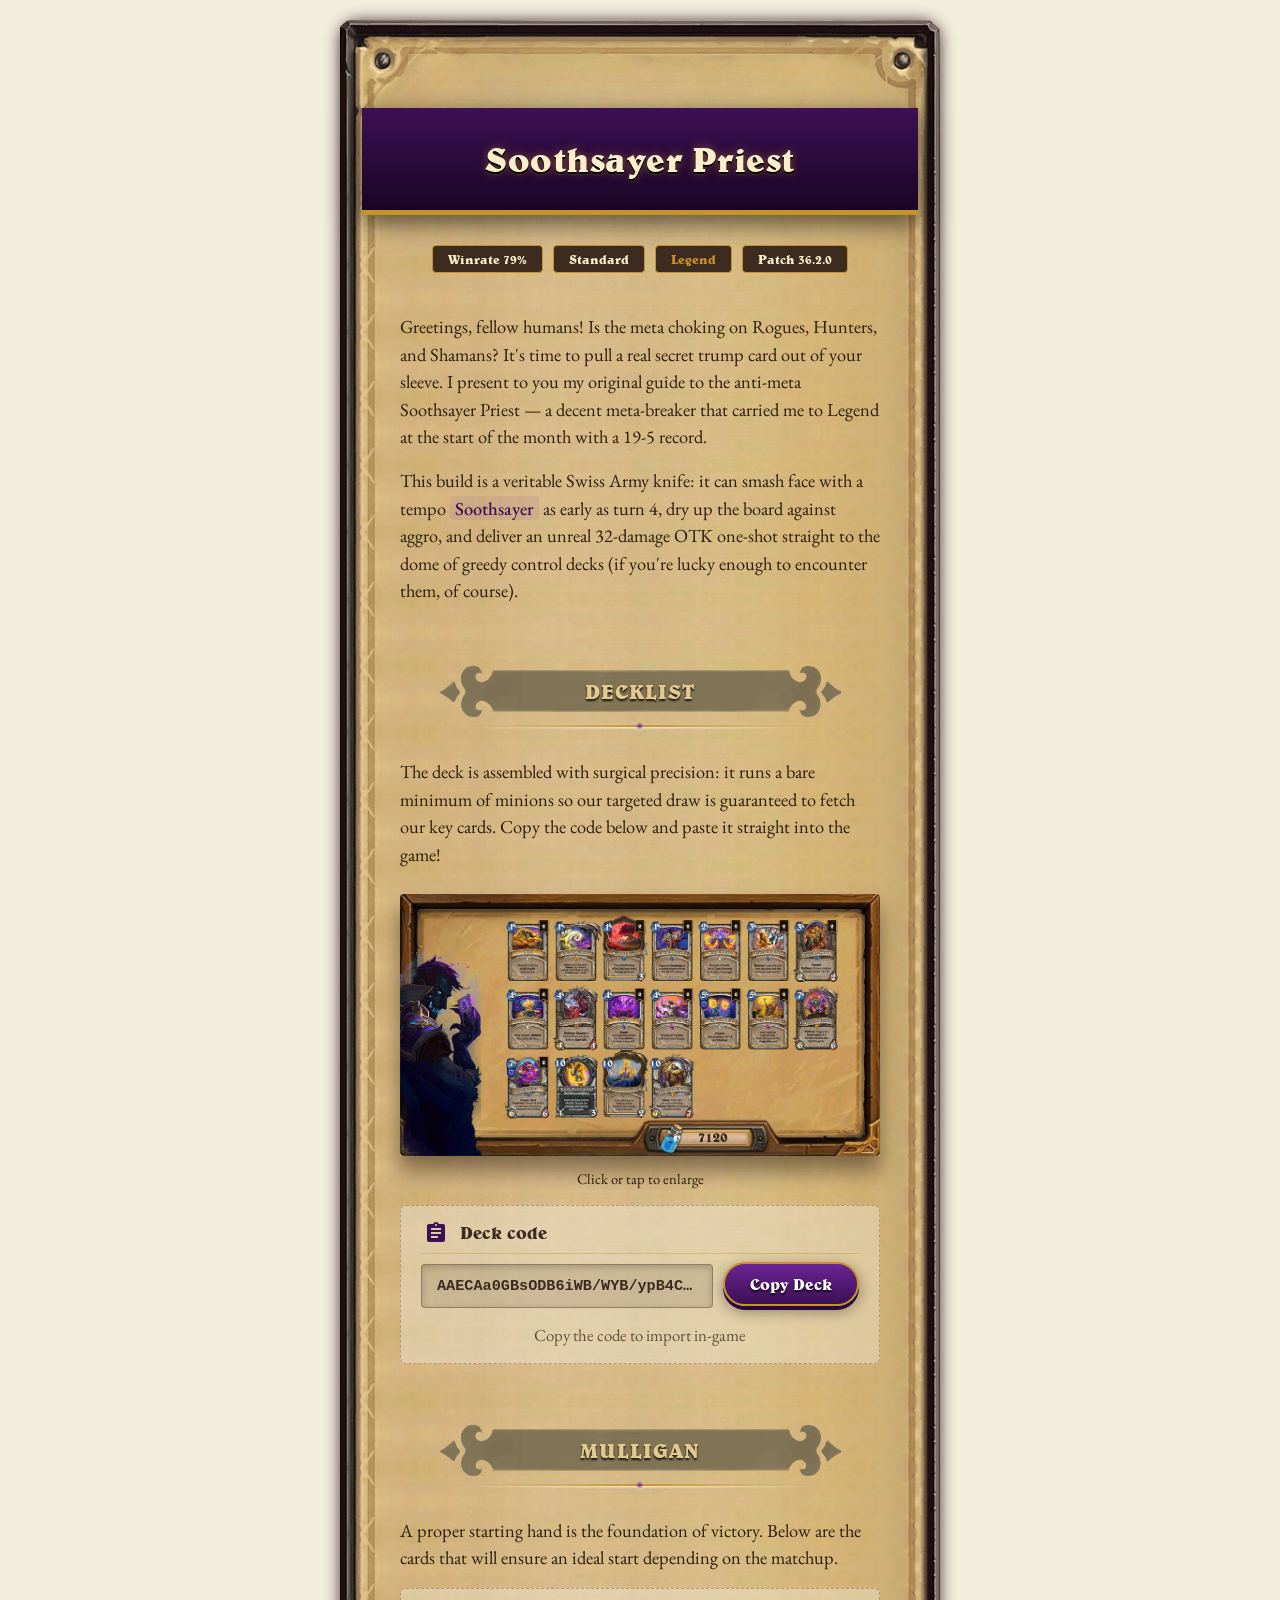
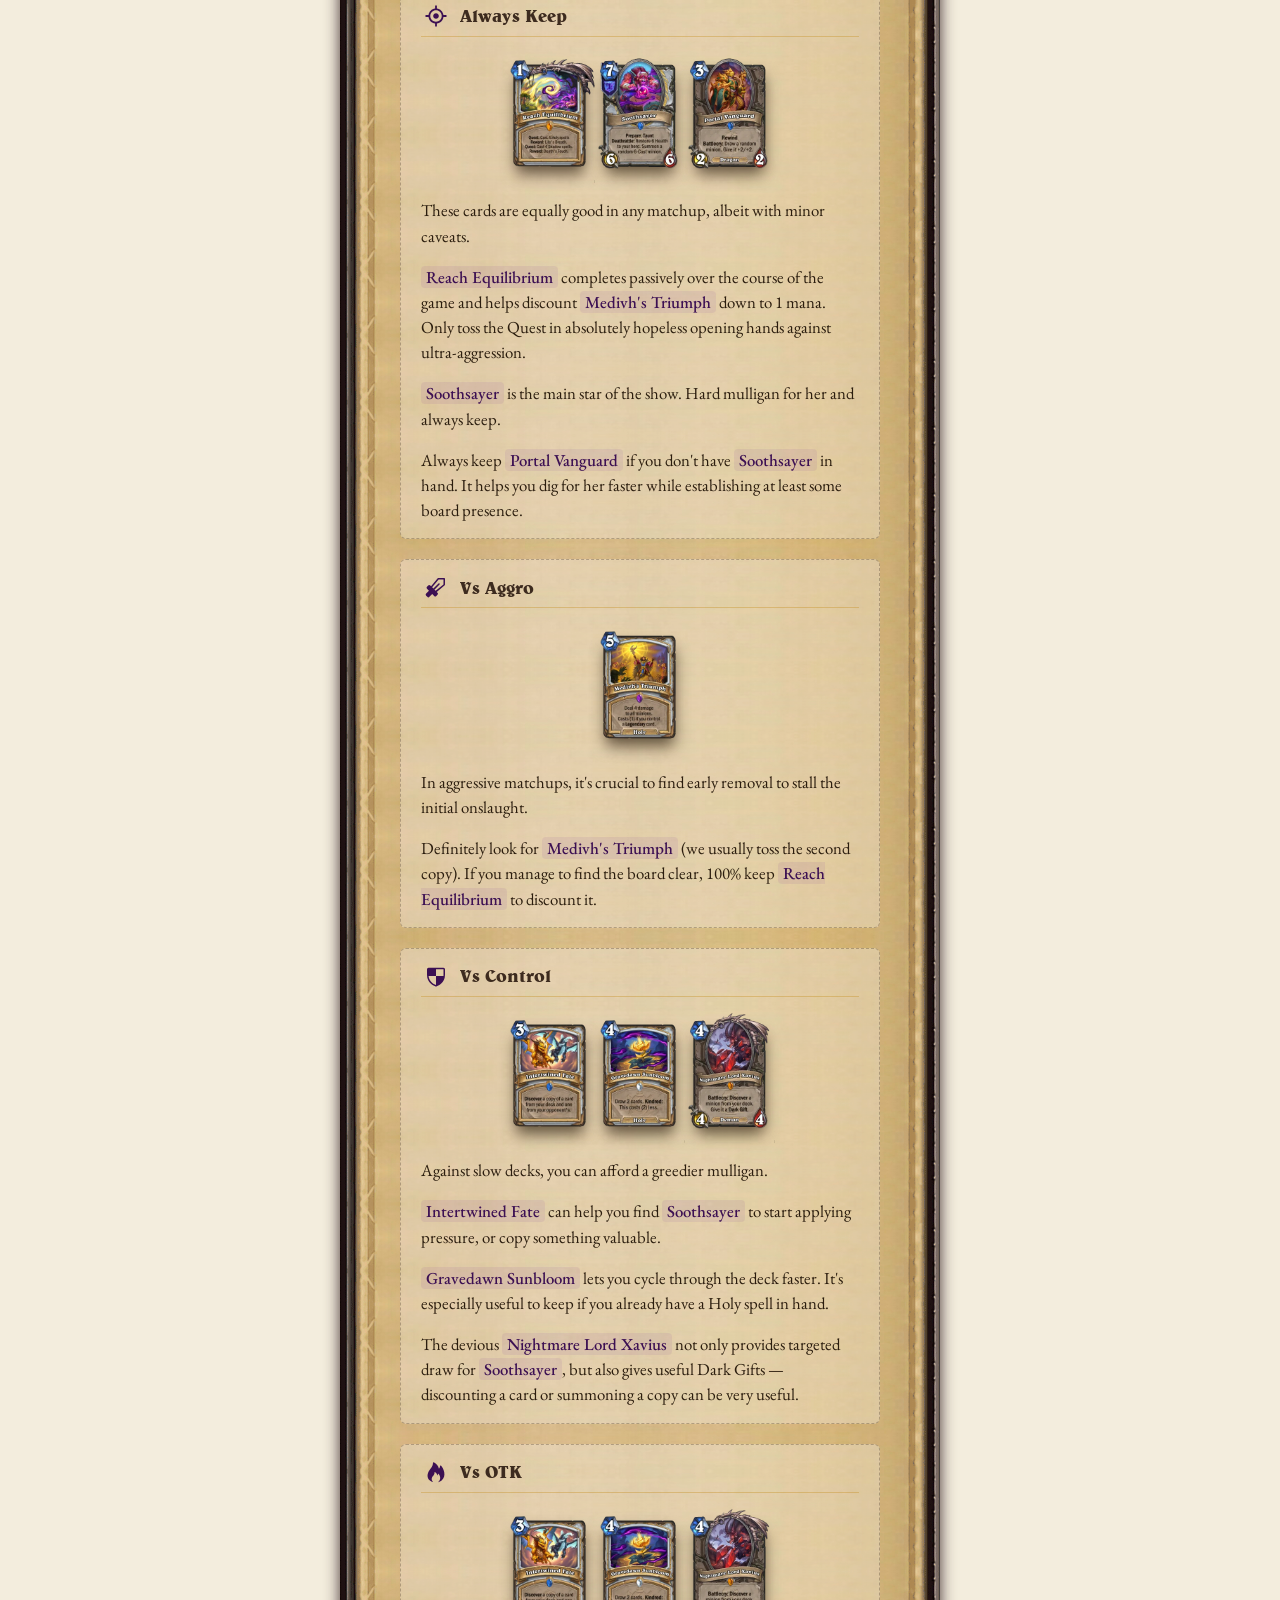
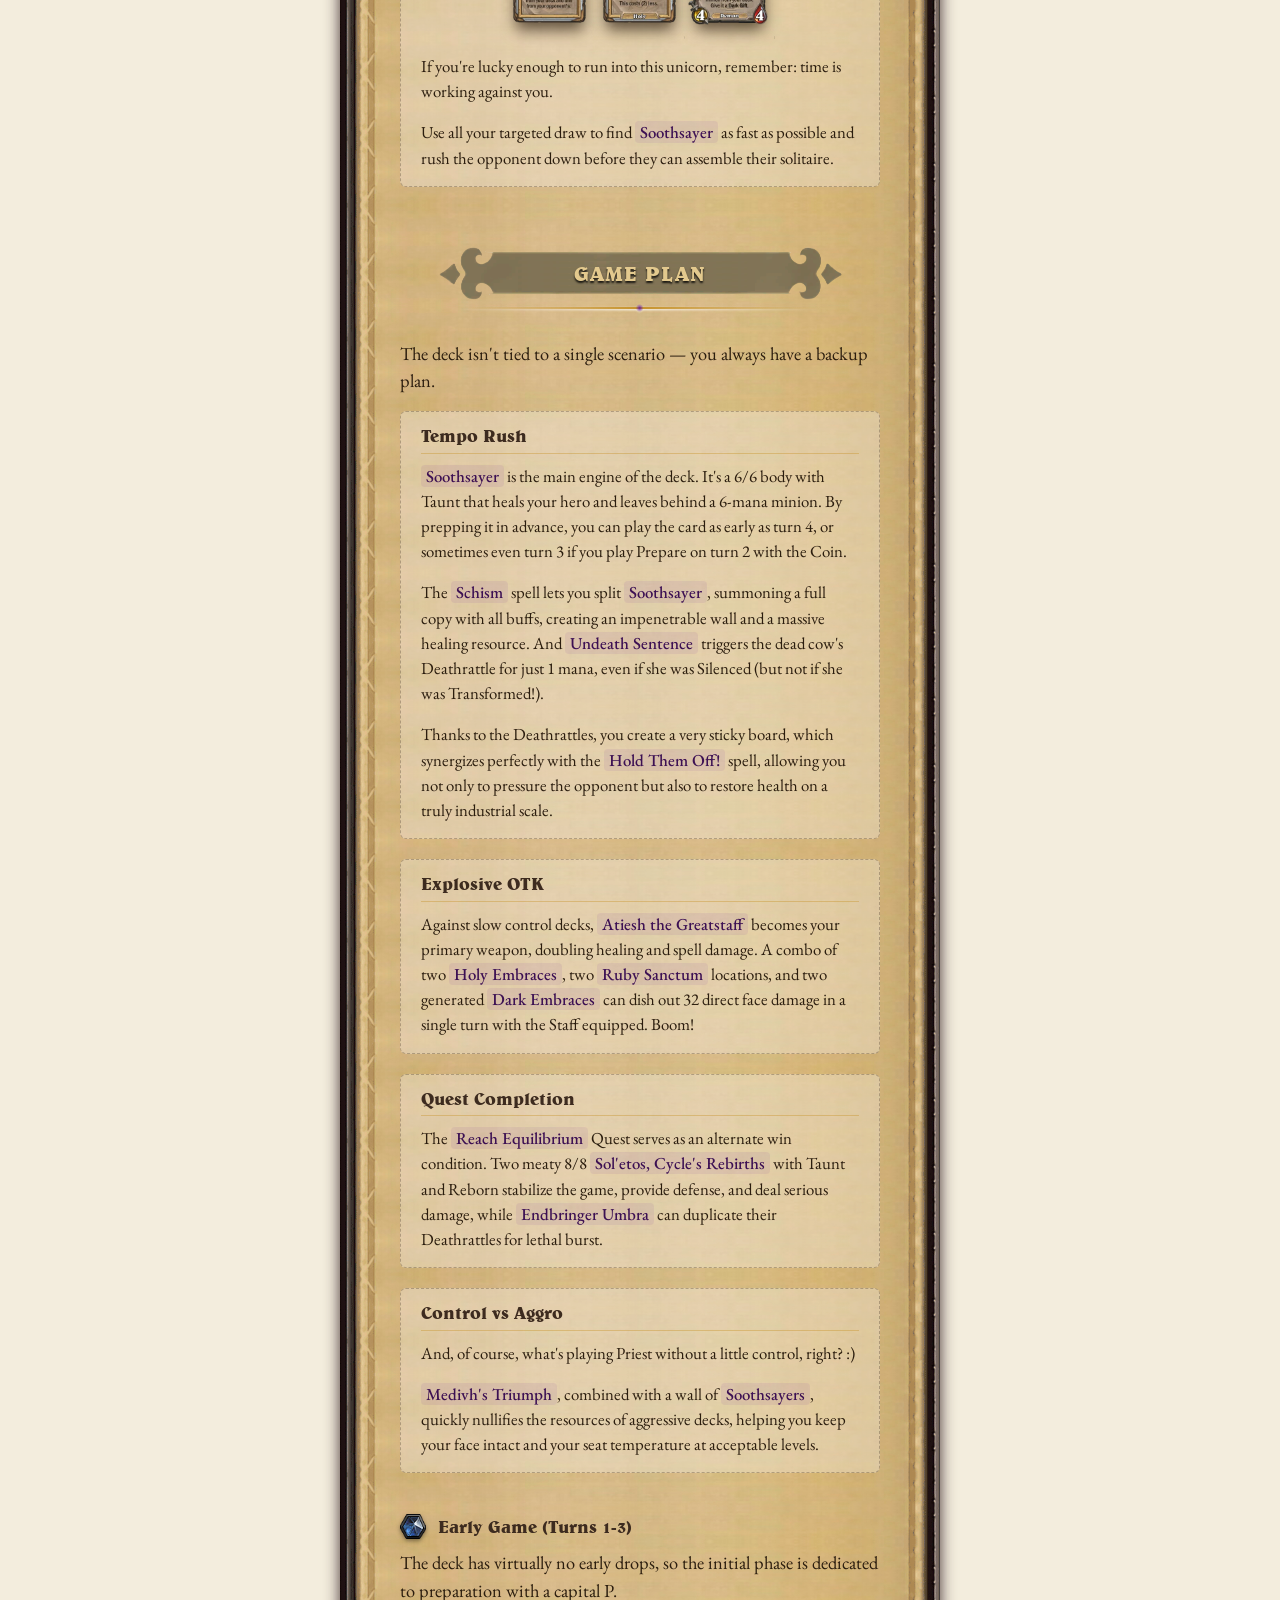
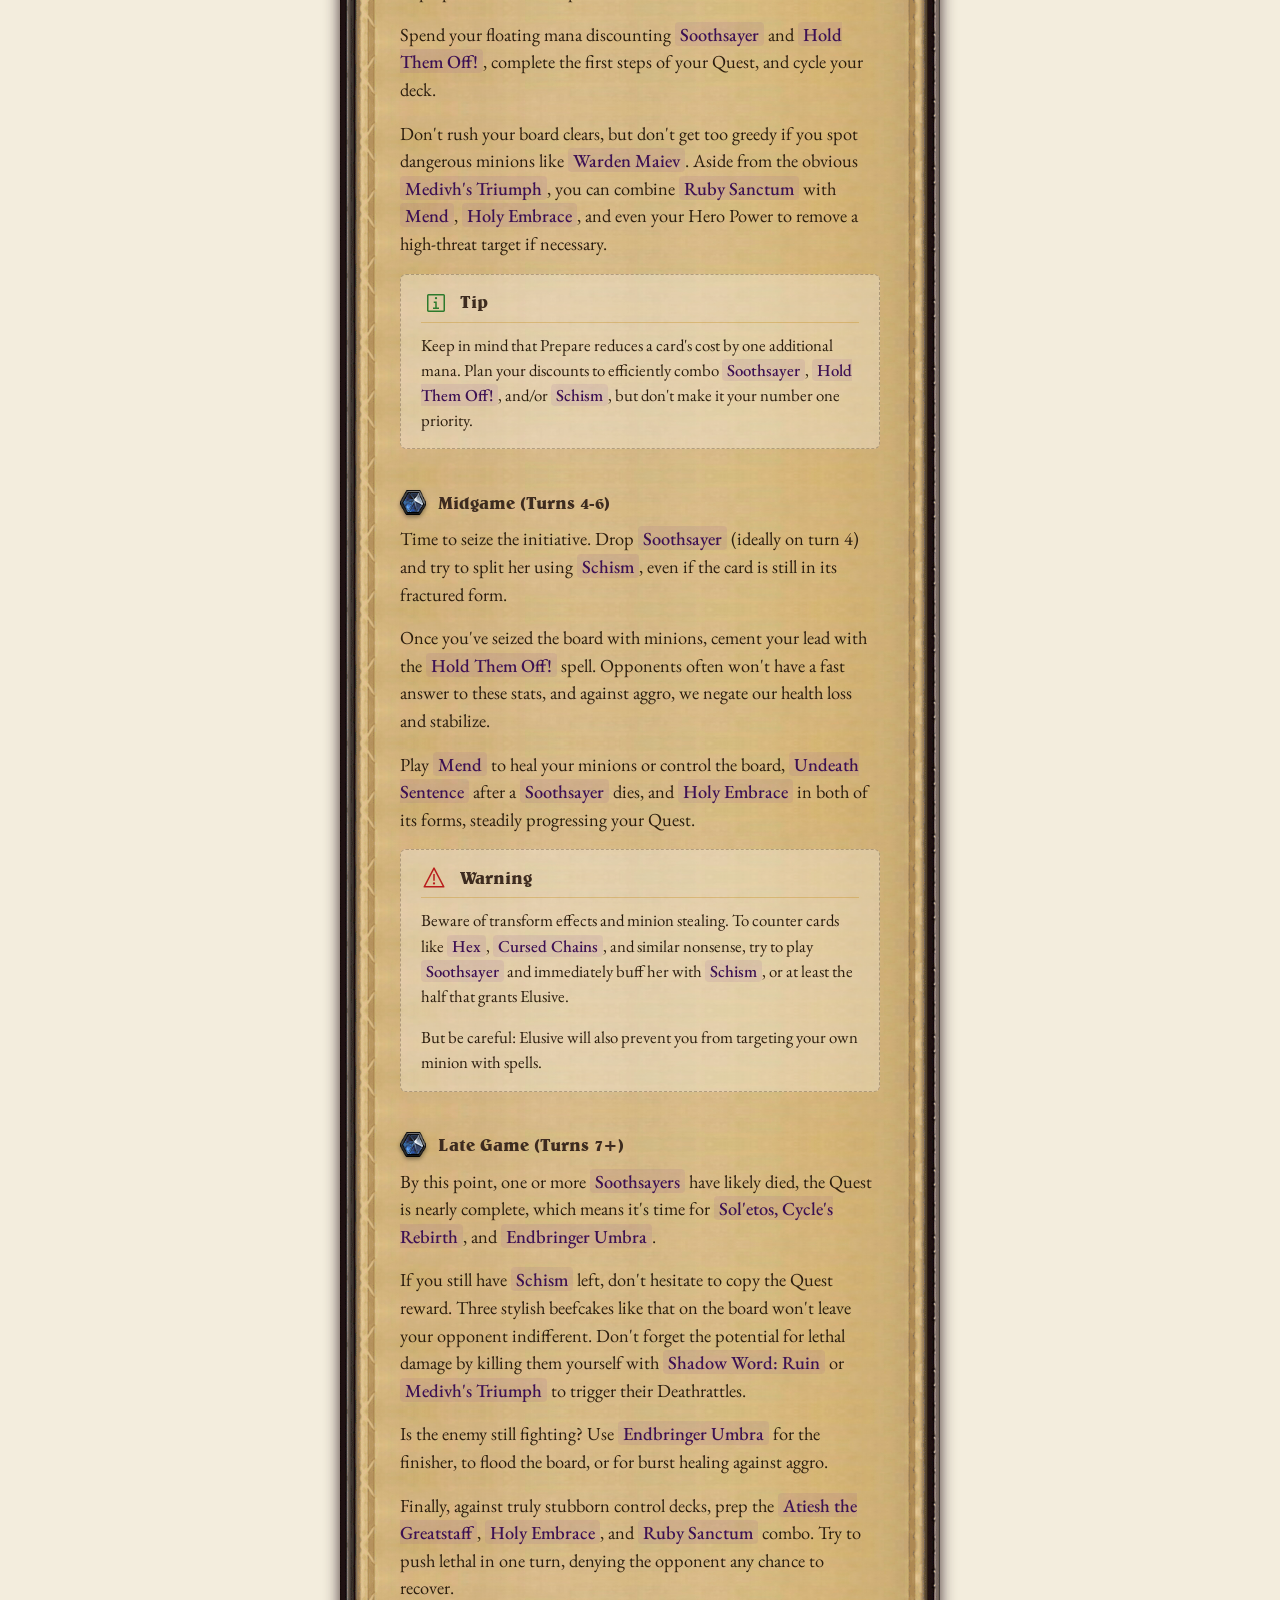
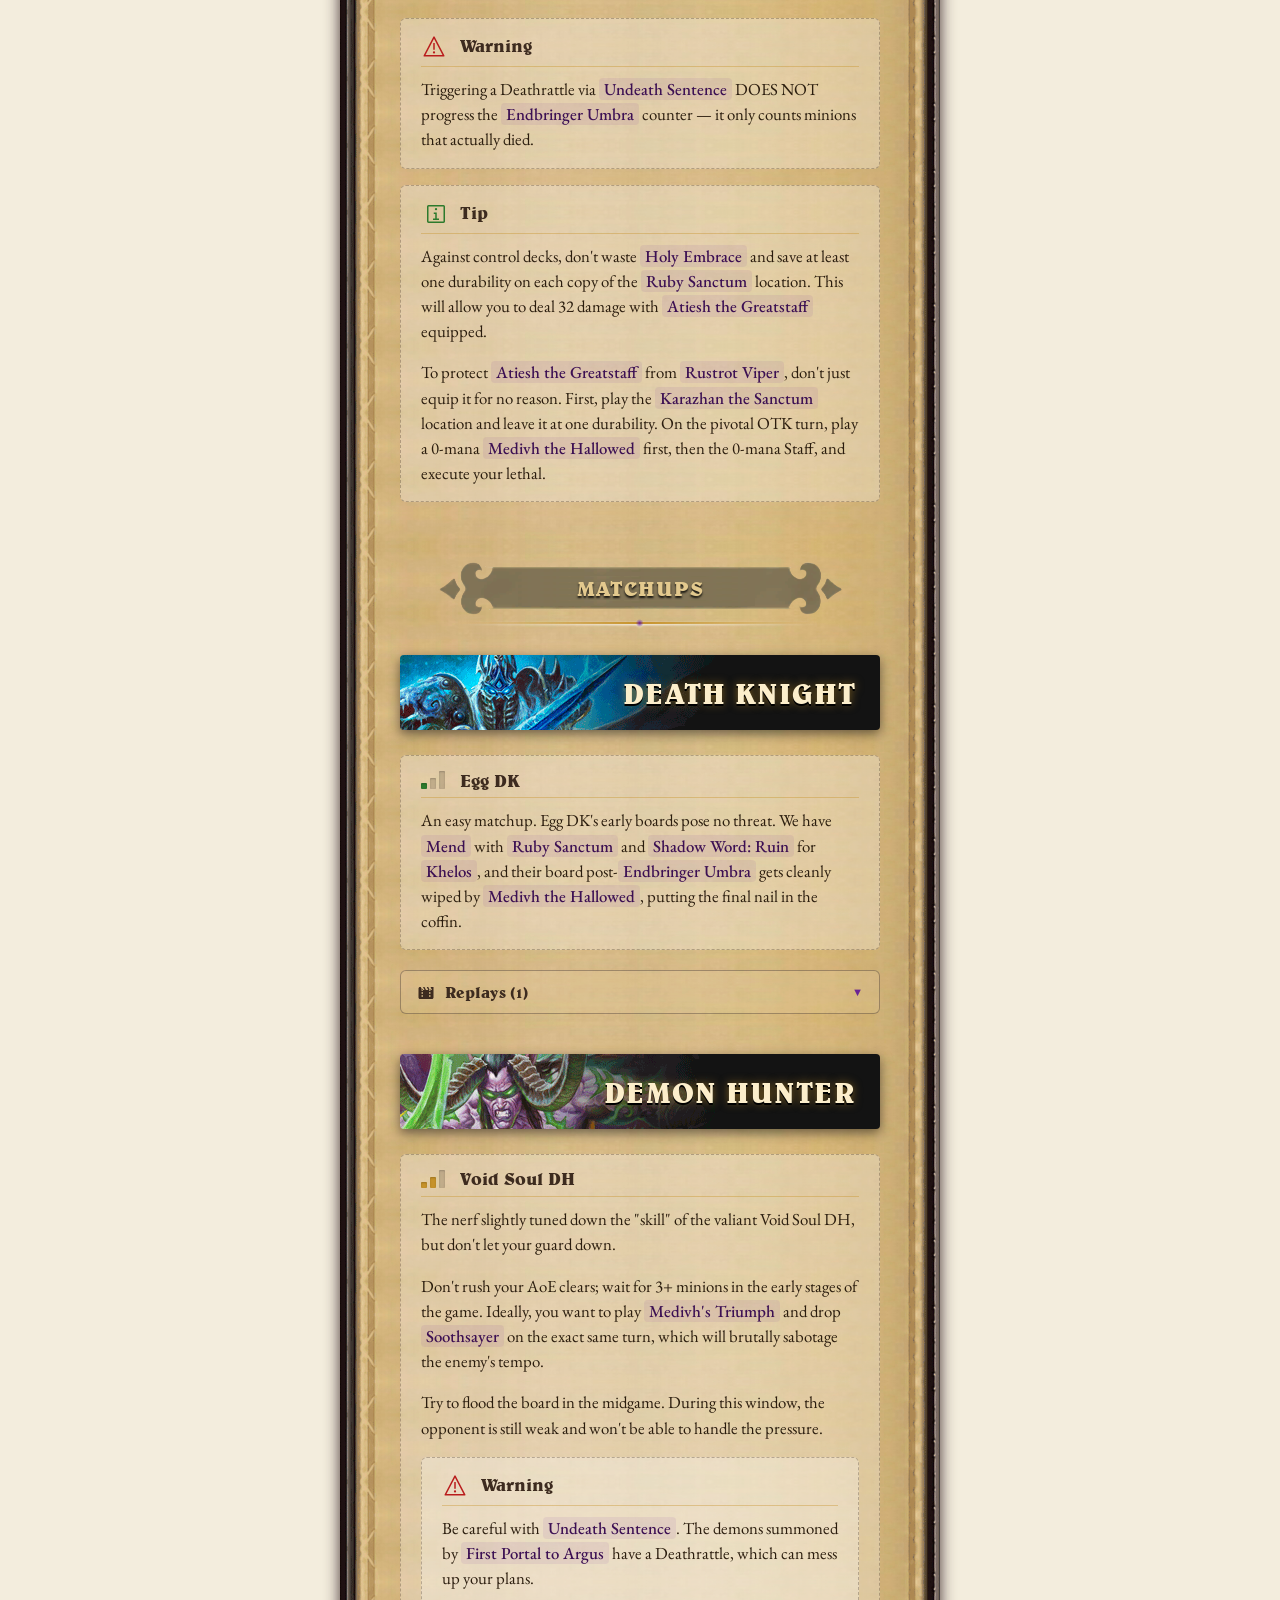
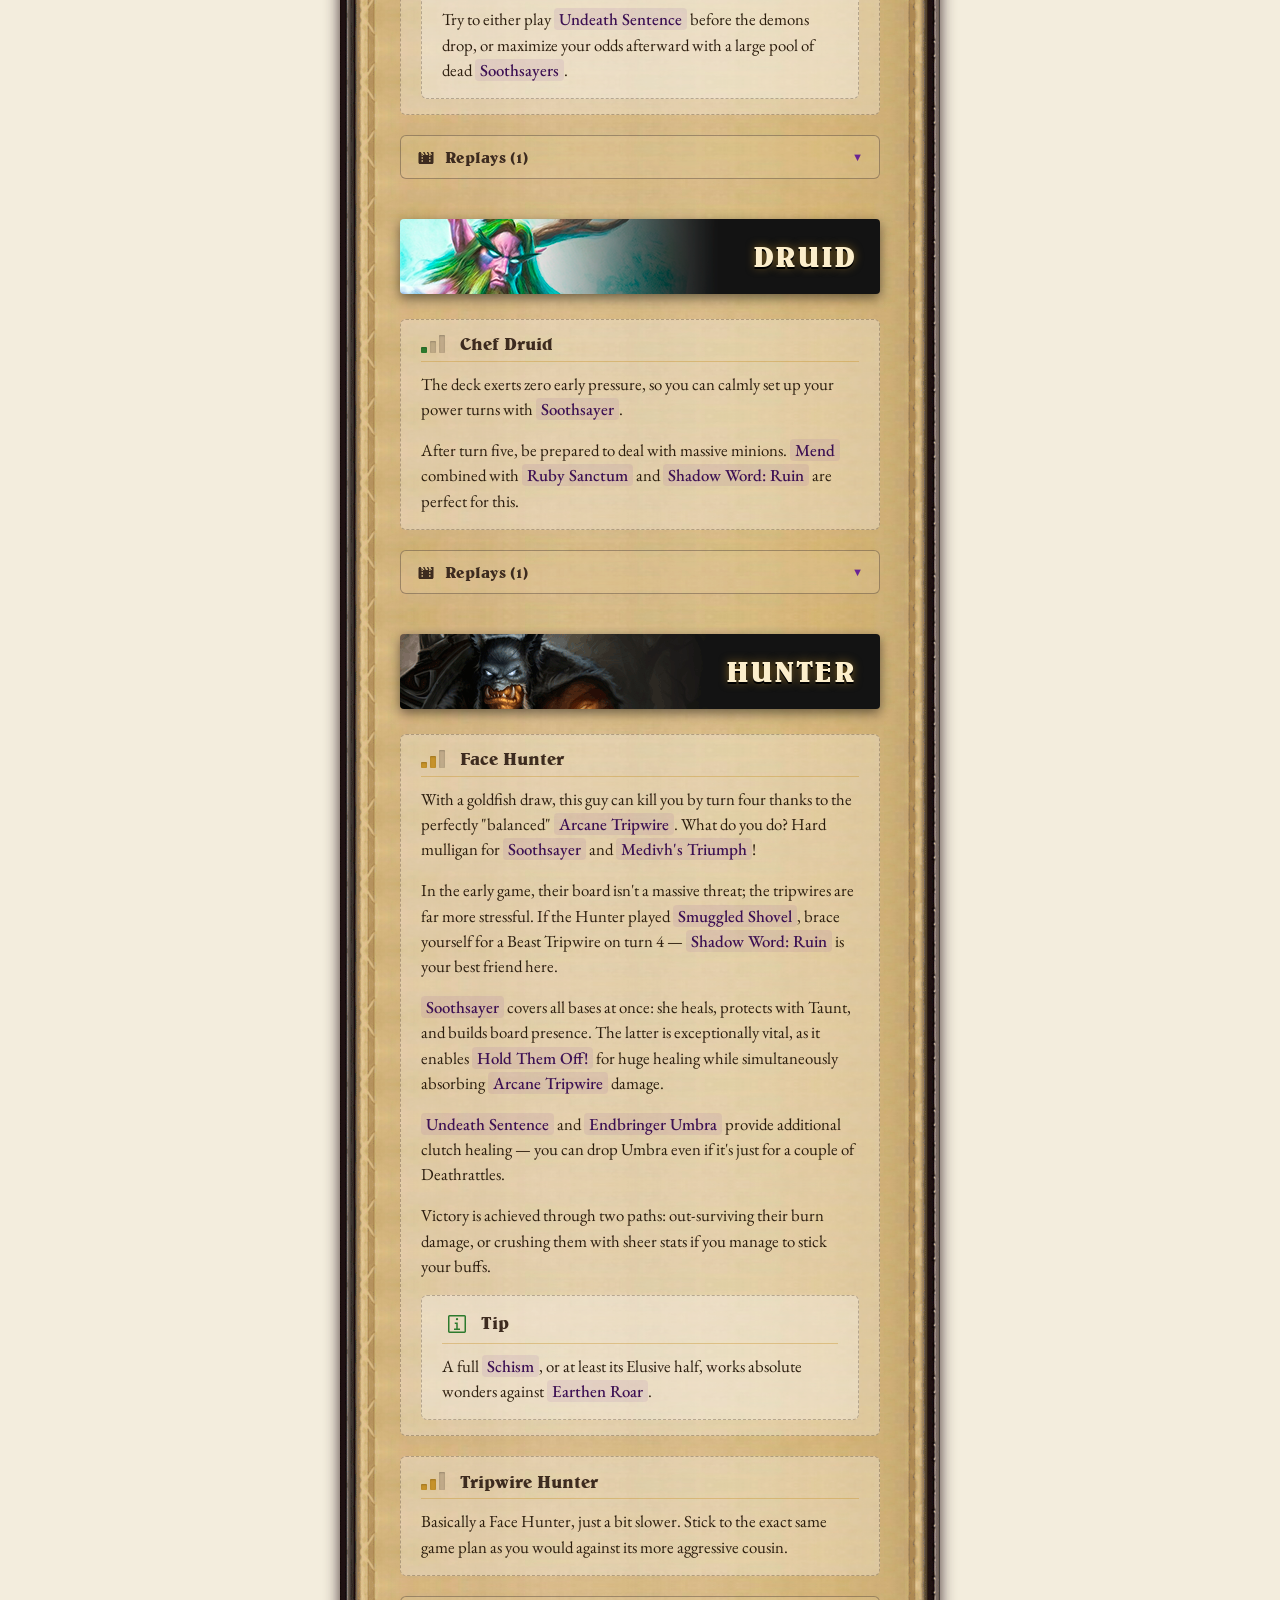
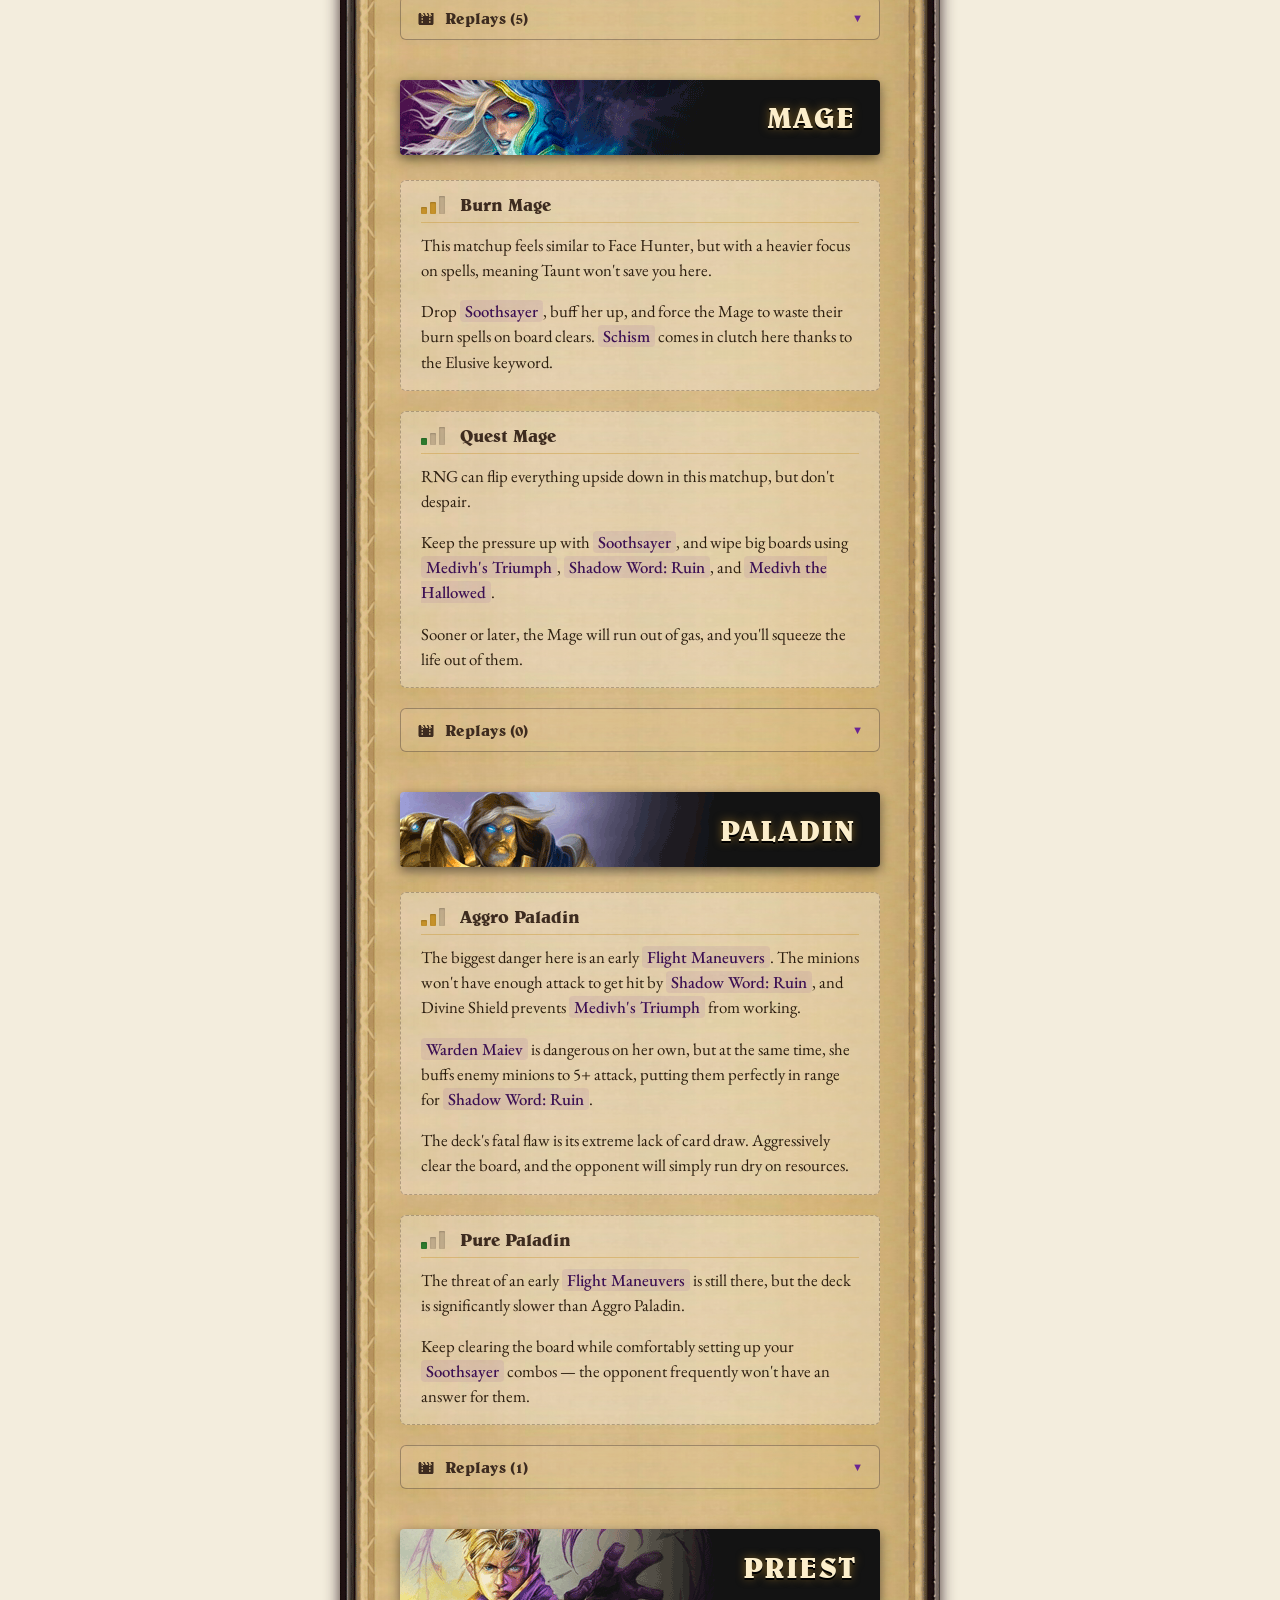
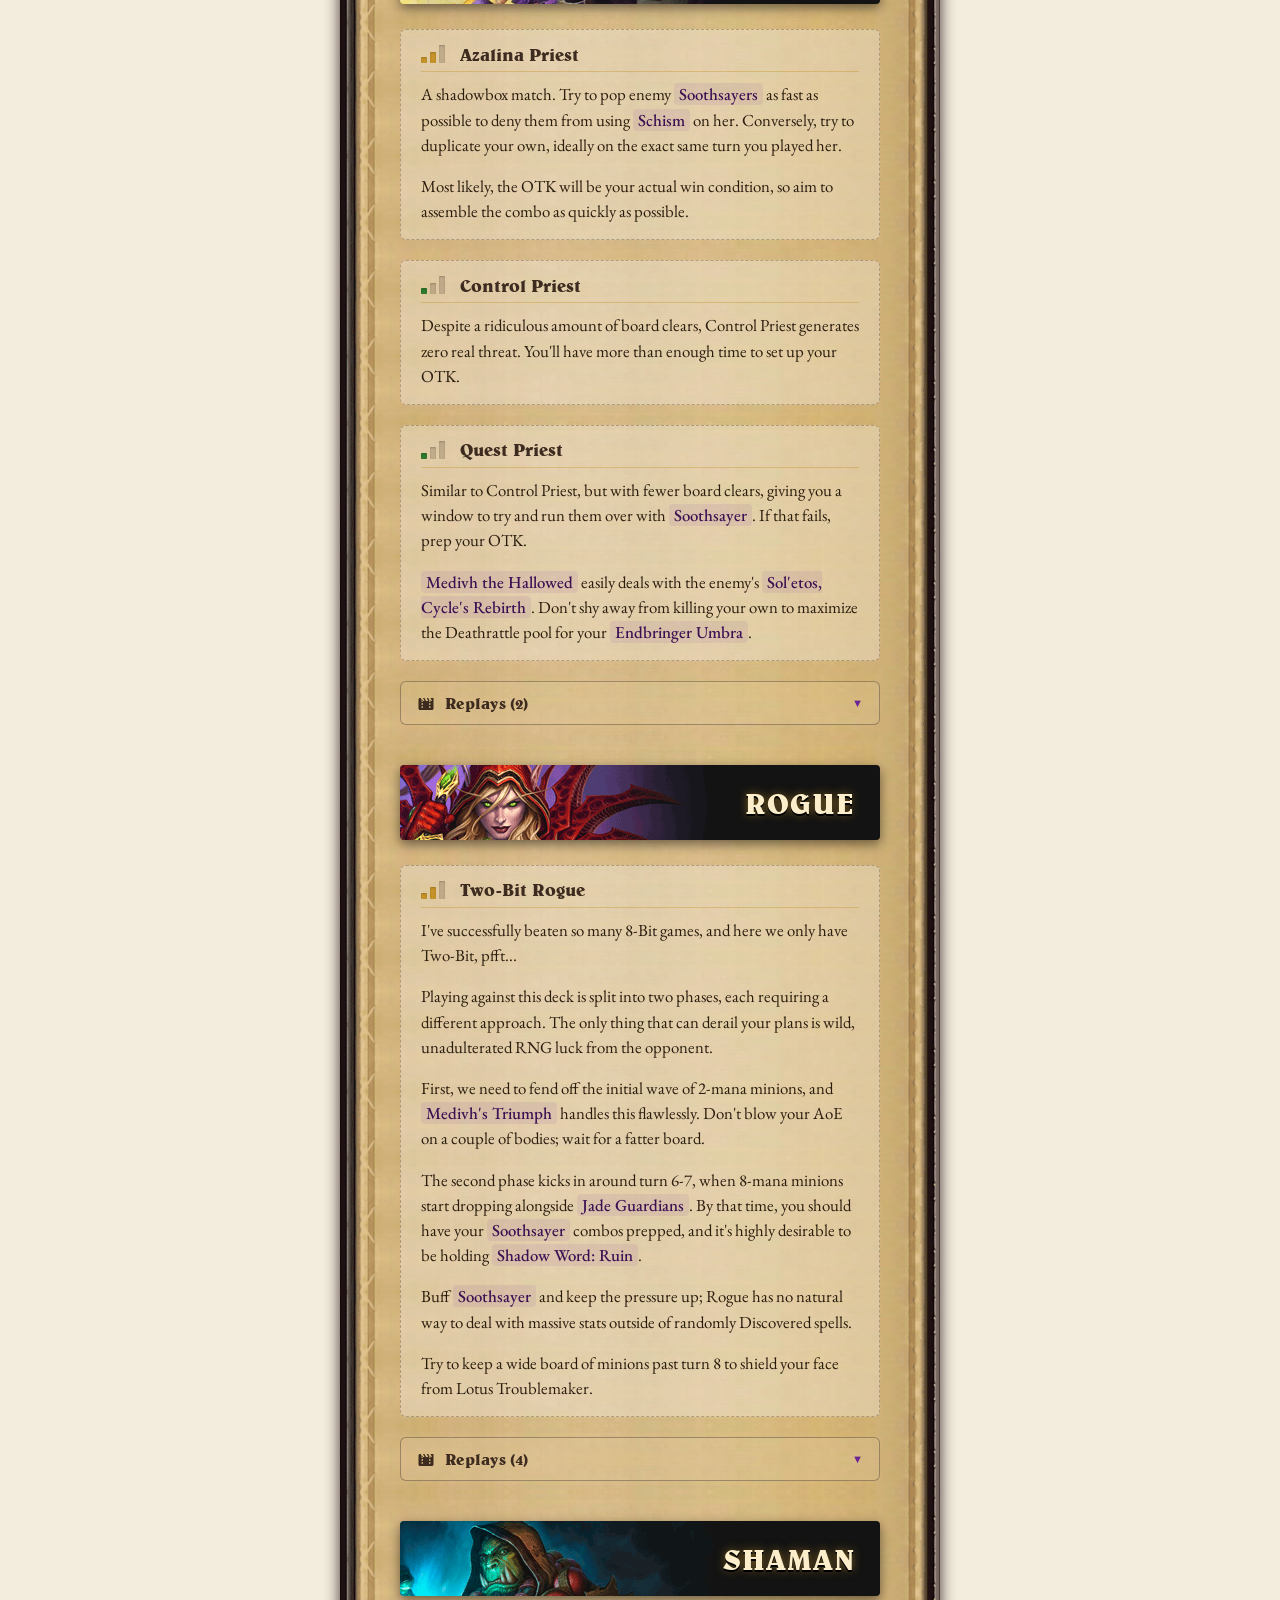
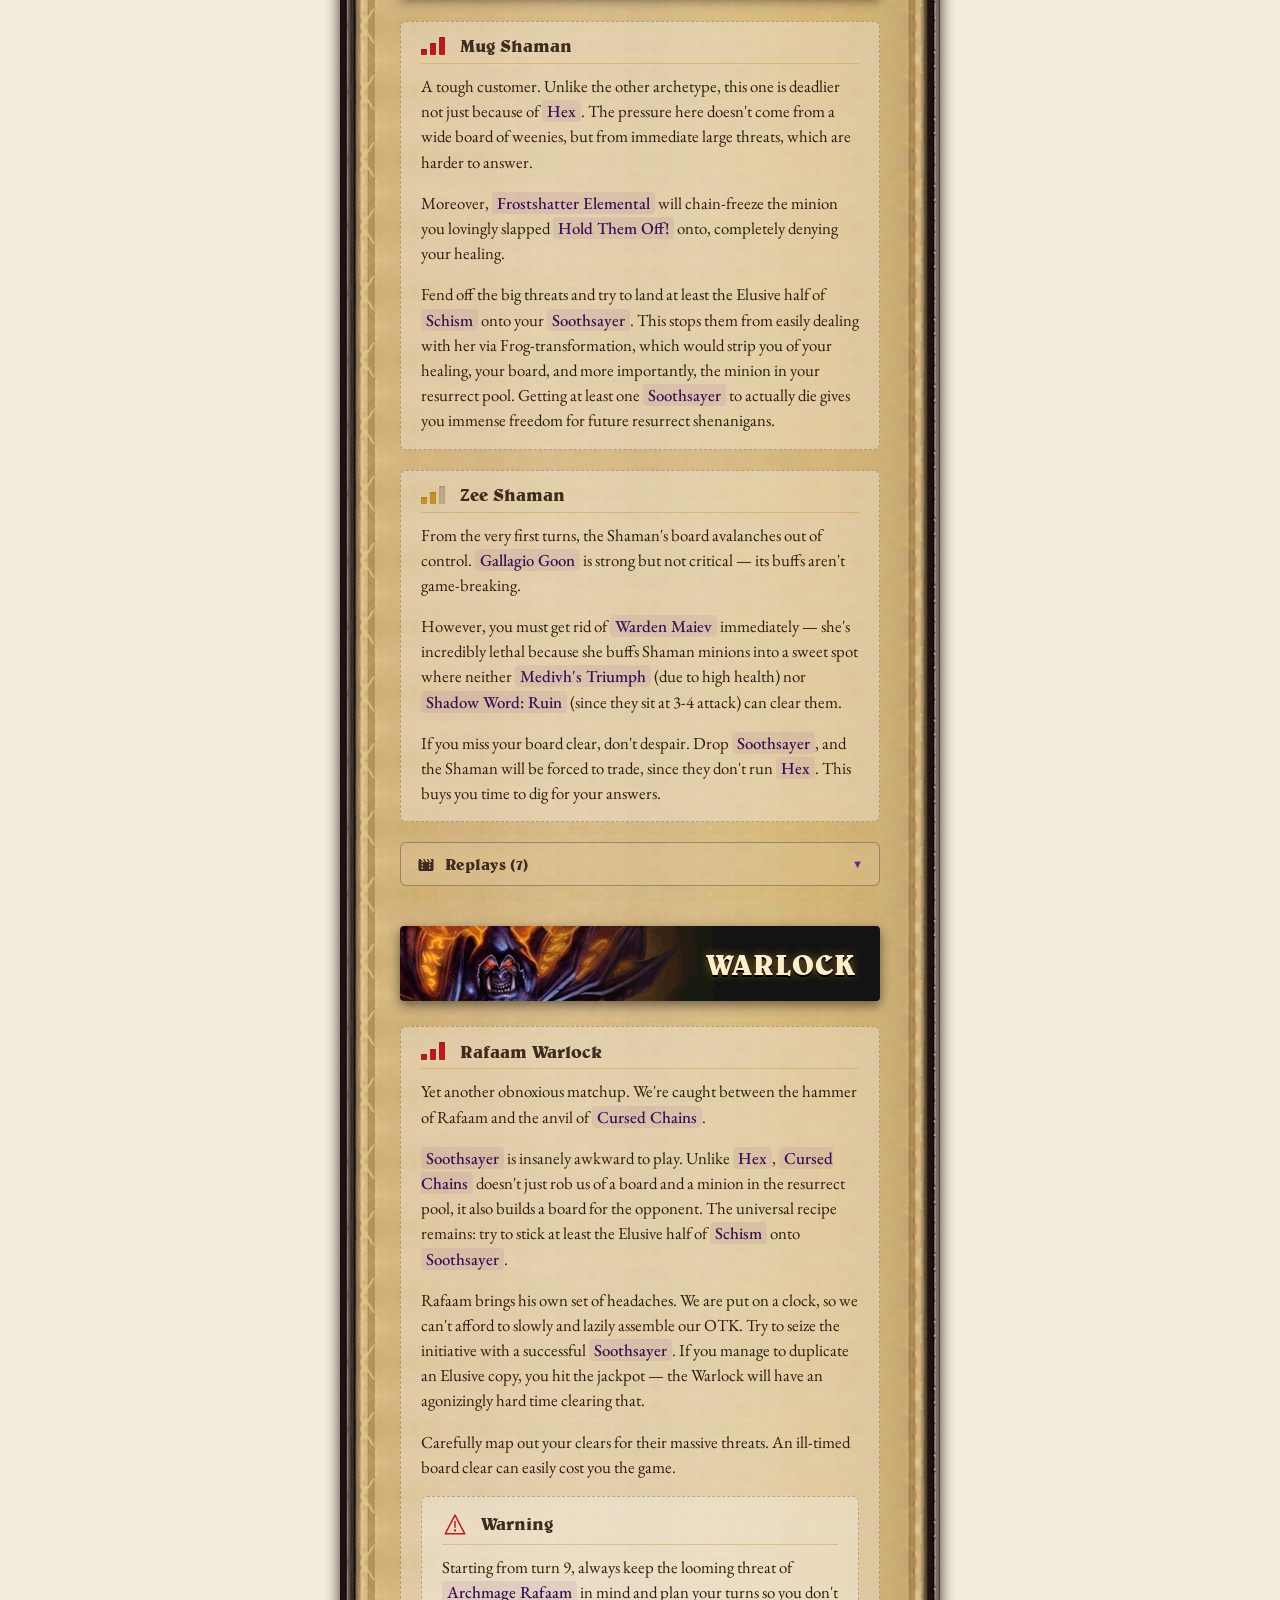
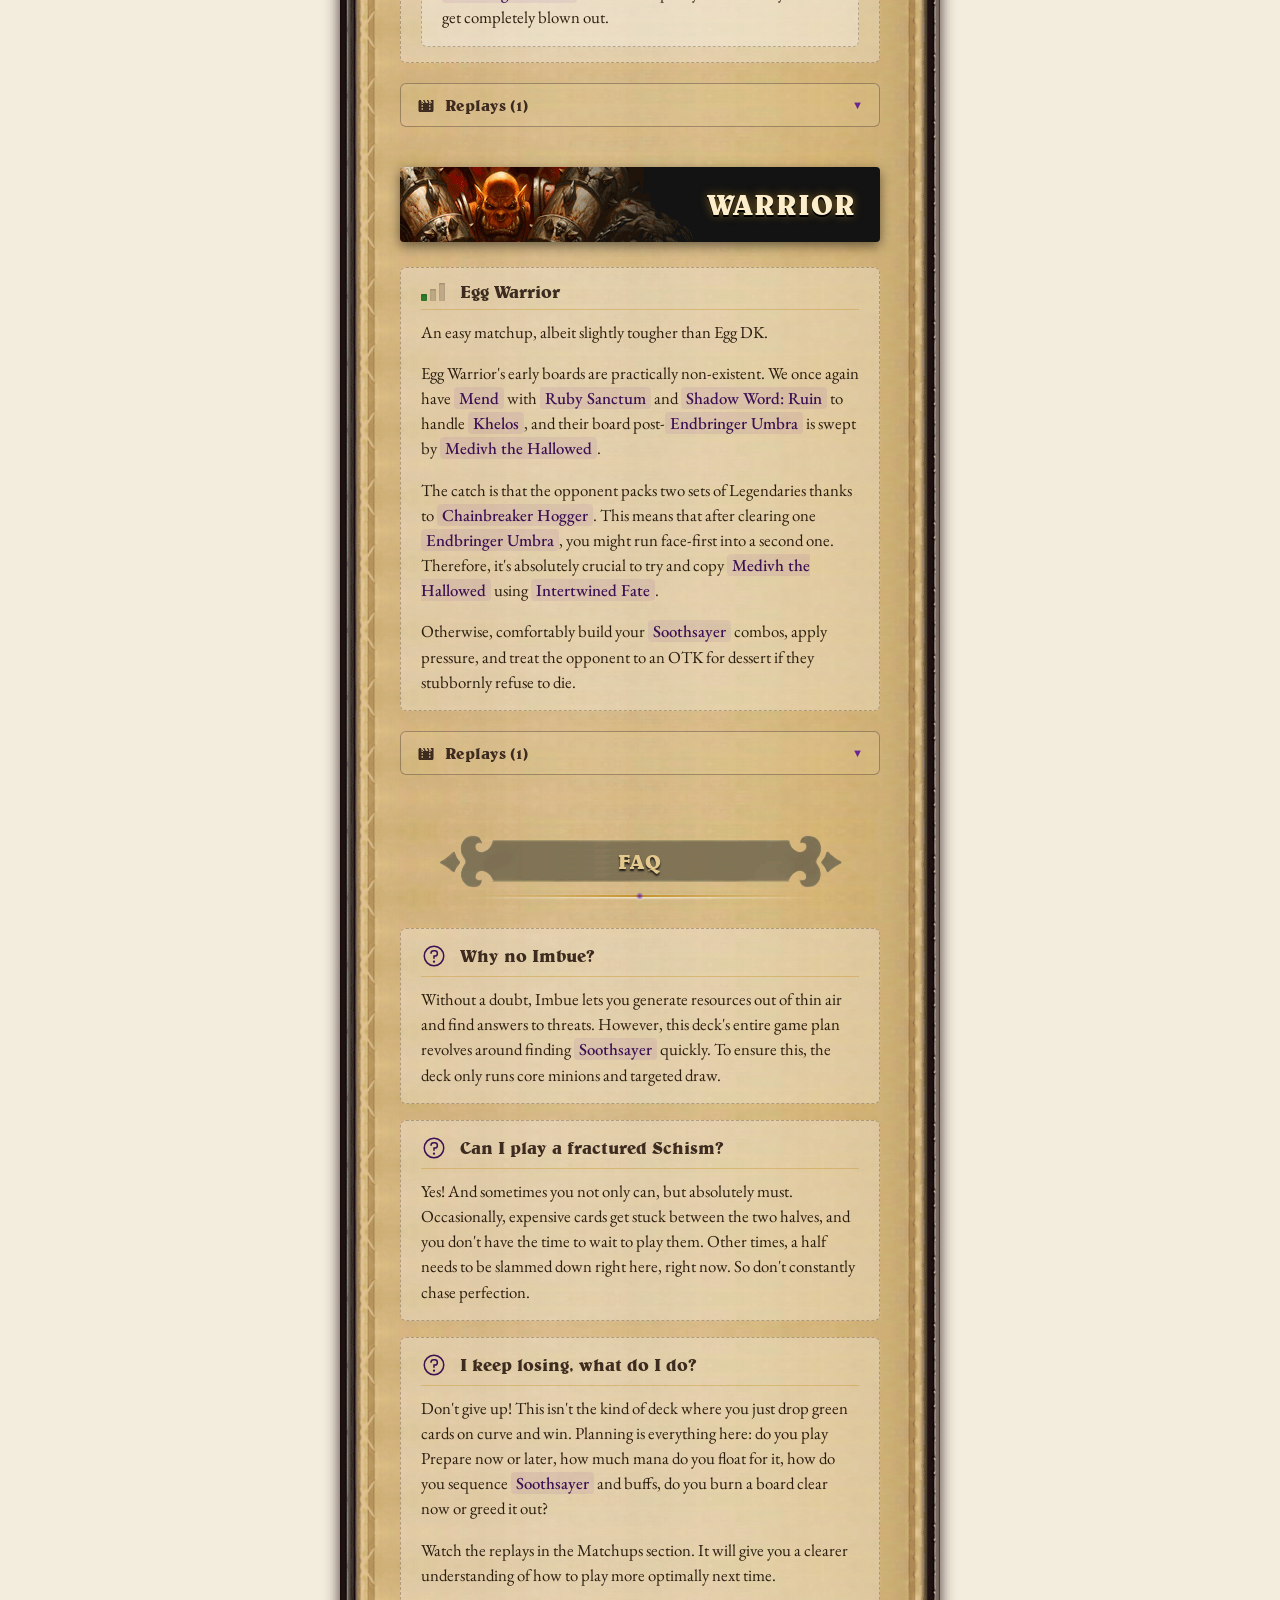
==== commit 273b928e: "Add files via upload" ====
--- a/articles/2026-08-soothsayer/index.html
+++ b/articles/2026-08-soothsayer/index.html
@@ -1 +1 @@
-<!DOCTYPE html> <html lang="en-US"> <head> <meta charset="UTF-8"> <meta name="viewport" content="width=device-width, initial-scale=1.0"> <link rel="stylesheet" href="../../assets/css/article.min.css"> <script src="../../assets/js/article.min.js"></script> <script src="../../assets/js/magnifier.min.js"></script> </head> <body>  <div class="aU"> <div class="aC"></div> <div class="ax"> <div class="aK">  <header class="aT"> <h1 class="aN">Soothsayer Priest</h1> </header>  <div class="aV"> <span class="Y" data-i18n="meta.winrate" data-i18n-var-rate="79%"></span> <span class="Y" data-i18n="meta.format"></span> <span class="Y aD" data-i18n="meta.rank.legend"></span> <span class="Y" data-i18n="meta.patch" data-i18n-var-version="36.2.0"></span> </div>  <div class="O"> <p> Greetings, fellow humans! Is the meta choking on Rogues, Hunters, and Shamans? It's time to pull a real secret trump card out of your sleeve. I present to you my original guide to the anti-meta Soothsayer Priest — a decent meta-breaker that carried me to Legend at the start of the month with a 19-5 record. </p> <p> This build is a veritable Swiss Army knife: it can smash face with a tempo <span class="a" data-id="JAIL_912" data-dbf="124079" tabindex="0">Soothsayer</span> as early as turn 4, dry up the board against aggro, and deliver an unreal 32-damage OTK one-shot straight to the dome of greedy control decks (if you're lucky enough to encounter them, of course). </p> </div> <h2 class="Q">Deck Composition</h2> <div class="O"> <p> The deck is assembled with surgical precision: it runs a bare minimum of minions so our targeted draw is guaranteed to fetch our key cards. Copy the code below and paste it straight into the game! </p>  <div class="aR aA"> <img src="img/deck-sm.png" class="aI K" data-magnifier-original="img/deck.png" alt="Hearthstone Deck Showcase"> </div> <div class="aE"> <small data-i18n="showcase.hint"></small> </div> <p></p><p></p> <div class="J"> <div class="g"> <div class="F ay"></div> <h3 class="f" data-i18n="deck.code"></h3> </div> <div class="n">  <div class="aP"> <input type="text" id="js-deck-copy-input" class="aF" value="AAECAa0GBsODB6iWB/WYB/ypB4CqB4SqBwzwnwTFlAeSpAedrQeFvwebvwf6vweyxQevyQewyQeT3wew3wcAAA==" readonly> <div class="aB"> <button type="button" id="js-deck-copy-btn" class="aW aO aL" data-i18n="deck.copy"></button> <div id="js-deck-copy-toast" class="aG" data-i18n="deck.copied"></div> </div> </div> <p class="aJ" data-i18n="deck.hint"></p> </div> </div> </div> <h2 class="Q">Mulligan</h2> <div class="O"> <p> A proper starting hand is the foundation of victory. Below are the cards that will ensure an ideal start depending on the matchup. </p> <p></p> <div class="L"> <div class="J"> <div class="g"> <div class="F an"></div> <h3 class="f">Always Keep</h3> </div> <div class="n"> <div class="Z"> <div class="G"> <img class="A q H K" data-id="TLC_817" data-dbf="117544" alt="Reach Equilibrium"> </div> <div class="G"> <img class="A q H K" data-id="JAIL_912" data-dbf="124079" alt="Soothsayer"> </div> <div class="G"> <img class="A q H K" data-id="TIME_003" data-dbf="119314" alt="Portal Vanguard"> </div> </div> <p> These cards are equally good in any matchup, albeit with minor caveats. </p> <p> <span class="a" data-id="TLC_817" data-dbf="117544" tabindex="0">Reach Equilibrium</span> completes passively over the course of the game and helps discount <span class="a" data-id="CATA_308" data-dbf="123570" tabindex="0">Medivh's Triumph</span> down to 1 mana. Only toss the Quest in absolutely hopeless opening hands against ultra-aggression. </p> <p> <span class="a" data-id="JAIL_912" data-dbf="124079" tabindex="0">Soothsayer</span> is the main star of the show. Hard mulligan for her and always keep. </p> <p> Always keep <span class="a" data-id="TIME_003" data-dbf="119314" tabindex="0">Portal Vanguard</span> if you don't have <span class="a" data-id="JAIL_912" data-dbf="124079" tabindex="0">Soothsayer</span> in hand. It helps you dig for her faster while establishing at least some board presence. </p> </div> </div> <div class="J"> <div class="g"> <div class="F aj"></div> <h3 class="f">Vs Aggro</h3> </div> <div class="n"> <div class="Z"> <div class="G"> <img class="A q H K" data-id="CATA_308" data-dbf="123570" alt="Medivh's Triumph"> </div> </div> <p> In aggressive matchups, it's crucial to find early removal to stall the initial onslaught. </p> <p> Definitely look for <span class="a" data-id="CATA_308" data-dbf="123570" tabindex="0">Medivh's Triumph</span> (we usually toss the second copy). If you manage to find the board clear, 100% keep <span class="a" data-id="TLC_817" data-dbf="117544" tabindex="0">Reach Equilibrium</span> to discount it. </p> </div> </div> <div class="J"> <div class="g"> <div class="F af"></div> <h3 class="f">Vs Control</h3> </div> <div class="n"> <div class="Z"> <div class="G"> <img class="A q H K" data-id="TIME_432" data-dbf="120477" alt="Intertwined Fate"> </div> <div class="G"> <img class="A q H K" data-id="TLC_816" data-dbf="117317" alt="Gravedawn Sunbloom"> </div> <div class="G"> <img class="A q H K" data-id="EDR_856" data-dbf="115139" alt="Nightmare Lord Xavius"> </div> </div> <p> Against slow decks, you can afford a greedier mulligan. </p> <p> <span class="a" data-id="TIME_432" data-dbf="120477" tabindex="0">Intertwined Fate</span> can help you find <span class="a" data-id="JAIL_912" data-dbf="124079" tabindex="0">Soothsayer</span> to start applying pressure, or copy something valuable. </p> <p> <span class="a" data-id="TLC_816" data-dbf="117317" tabindex="0">Gravedawn Sunbloom</span> lets you cycle through the deck faster. It's especially useful to keep if you already have a Holy spell in hand. </p> <p> The devious <span class="a" data-id="EDR_856" data-dbf="115139" tabindex="0">Nightmare Lord Xavius</span> not only provides targeted draw for <span class="a" data-id="JAIL_912" data-dbf="124079" tabindex="0">Soothsayer</span>, but also gives useful Dark Gifts — discounting a card or summoning a copy can be very useful. </p> </div> </div> <div class="J"> <div class="g"> <div class="F aq"></div> <h3 class="f">Vs OTK</h3> </div> <div class="n"> <div class="Z"> <div class="G"> <img class="A q H K" data-id="TIME_432" data-dbf="120477" alt="Intertwined Fate"> </div> <div class="G"> <img class="A q H K" data-id="TLC_816" data-dbf="117317" alt="Gravedawn Sunbloom"> </div> <div class="G"> <img class="A q H K" data-id="EDR_856" data-dbf="115139" alt="Nightmare Lord Xavius"> </div> </div> <p> If you're lucky enough to run into this unicorn, remember: time is working against you. </p> <p> Use all your targeted draw to find <span class="a" data-id="JAIL_912" data-dbf="124079" tabindex="0">Soothsayer</span> as fast as possible and rush the opponent down before they can assemble their solitaire. </p> </div> </div> </div> </div> <h2 class="Q">Game Plan</h2> <div class="O"> <div class="aS"> <p> The deck isn't tied to a single scenario — you always have a backup plan. </p> <p></p> <div class="L" style="margin-bottom: 0;"> <div class="J"> <div class="g"> <h3 class="f">Tempo Rush</h3> </div> <div class="n"> <p> <span class="a" data-id="JAIL_912" data-dbf="124079" tabindex="0">Soothsayer</span> is the main engine of the deck. It's a 6/6 body with Taunt that heals your hero and leaves behind a 6-mana minion. By prepping it in advance, you can play the card as early as turn 4, or sometimes even turn 3 if you play Prepare on turn 2 with the Coin. </p> <p> The <span class="a" data-id="CATA_306" data-dbf="122874" tabindex="0">Schism</span> spell lets you split <span class="a" data-id="JAIL_912" data-dbf="124079" tabindex="0">Soothsayer</span>, summoning a full copy with all buffs, creating an impenetrable wall and a massive healing resource. And <span class="a" data-id="JAIL_940" data-dbf="126867" tabindex="0">Undeath Sentence</span> triggers the dead cow's Deathrattle for just 1 mana, even if she was Silenced (but not if she was Transformed!). </p> <p> Thanks to the Deathrattles, you create a very sticky board, which synergizes perfectly with the <span class="a" data-id="JAIL_913" data-dbf="124080" tabindex="0">Hold Them Off!</span> spell, allowing you not only to pressure the opponent but also to restore health on a truly industrial scale. </p> </div> </div> <div class="J"> <div class="g"> <h3 class="f">Explosive OTK</h3> </div> <div class="n"> <p> Against slow control decks, <span class="a" data-id="TIME_890t" data-dbf="120064" tabindex="0">Atiesh the Greatstaff</span> becomes your primary weapon, doubling healing and spell damage. A combo of two <span class="a" data-id="JAIL_941" data-dbf="126896" tabindex="0">Holy Embraces</span>, two <span class="a" data-id="CATA_301" data-dbf="122757" tabindex="0">Ruby Sanctum</span> locations, and two generated <span class="a" data-id="JAIL_941t" data-dbf="126897" tabindex="0">Dark Embraces</span> can dish out 32 direct face damage in a single turn with the Staff equipped. Boom! </p> </div> </div> <div class="J"> <div class="g"> <h3 class="f">Quest Completion</h3> </div> <div class="n"> <p> The <span class="a" data-id="TLC_817" data-dbf="117544" tabindex="0">Reach Equilibrium</span> Quest serves as an alternate win condition. Two meaty 8/8 <span class="a" data-id="TLC_817t5" data-dbf="119879" tabindex="0">Sol'etos, Cycle's Rebirths</span> with Taunt and Reborn stabilize the game, provide defense, and deal serious damage, while <span class="a" data-id="TLC_106" data-dbf="117877" tabindex="0">Endbringer Umbra</span> can duplicate their Deathrattles for lethal burst. </p> </div> </div> <div class="J"> <div class="g"> <h3 class="f">Control vs Aggro</h3> </div> <div class="n"> <p> And, of course, what's playing Priest without a little control, right? :) </p> <p> <span class="a" data-id="CATA_308" data-dbf="123570" tabindex="0">Medivh's Triumph</span>, combined with a wall of <span class="a" data-id="JAIL_912" data-dbf="124079" tabindex="0">Soothsayers</span>, quickly nullifies the resources of aggressive decks, helping you keep your face intact and your seat temperature at acceptable levels. </p> </div> </div> </div>  <div class="U"> <div class="T"></div> <h3 class="f">Early Game (Turns 1-3)</h3> </div> <p> The deck has virtually no early drops, so the initial phase is dedicated to preparation with a capital P. </p> <p> Spend your floating mana discounting <span class="a" data-id="JAIL_912" data-dbf="124079" tabindex="0">Soothsayer</span> and <span class="a" data-id="JAIL_913" data-dbf="124080" tabindex="0">Hold Them Off!</span>, complete the first steps of your Quest, and cycle your deck. </p> <p> Don't rush your board clears, but don't get too greedy if you spot dangerous minions like <span class="a" data-id="JAIL_850" data-dbf="126600" tabindex="0">Warden Maiev</span>. Aside from the obvious <span class="a" data-id="CATA_308" data-dbf="123570" tabindex="0">Medivh's Triumph</span>, you can combine <span class="a" data-id="CATA_301" data-dbf="122757" tabindex="0">Ruby Sanctum</span> with <span class="a" data-id="CATA_302" data-dbf="122779" tabindex="0">Mend</span>, <span class="a" data-id="JAIL_941" data-dbf="126896" tabindex="0">Holy Embrace</span>, and even your Hero Power to remove a high-threat target if necessary. </p> <p></p> <div class="J"> <div class="g"> <div class="F W"></div> <h3 class="f" data-i18n="tips.info"></h3> </div> <div class="n"> <p> Keep in mind that Prepare reduces a card's cost by one additional mana. Plan your discounts to efficiently combo <span class="a" data-id="JAIL_912" data-dbf="124079" tabindex="0">Soothsayer</span>, <span class="a" data-id="JAIL_913" data-dbf="124080" tabindex="0">Hold Them Off!</span>, and/or <span class="a" data-id="CATA_306" data-dbf="122874" tabindex="0">Schism</span>, but don't make it your number one priority. </p> </div> </div> <div class="U"> <div class="T"></div> <h3 class="f">Midgame (Turns 4-6)</h3> </div> <p> Time to seize the initiative. Drop <span class="a" data-id="JAIL_912" data-dbf="124079" tabindex="0">Soothsayer</span> (ideally on turn 4) and try to split her using <span class="a" data-id="CATA_306" data-dbf="122874" tabindex="0">Schism</span>, even if the card is still in its fractured form. </p> <p> Once you've seized the board with minions, cement your lead with the <span class="a" data-id="JAIL_913" data-dbf="124080" tabindex="0">Hold Them Off!</span> spell. Opponents often won't have a fast answer to these stats, and against aggro, we negate our health loss and stabilize. </p> <p> Play <span class="a" data-id="CATA_302" data-dbf="122779" tabindex="0">Mend</span> to heal your minions or control the board, <span class="a" data-id="JAIL_940" data-dbf="126867" tabindex="0">Undeath Sentence</span> after a <span class="a" data-id="JAIL_912" data-dbf="124079" tabindex="0">Soothsayer</span> dies, and <span class="a" data-id="JAIL_941" data-dbf="126896" tabindex="0">Holy Embrace</span> in both of its forms, steadily progressing your Quest. </p> <p></p> <div class="J"> <div class="g"> <div class="F S"></div> <h3 class="f" data-i18n="tips.warning"></h3> </div> <div class="n"> <p> Beware of transform effects and minion stealing. To counter cards like <span class="a" data-id="EX1_246" data-dbf="766" tabindex="0">Hex</span>, <span class="a" data-id="CATA_496" data-dbf="122720" tabindex="0">Cursed Chains</span>, and similar nonsense, try to play <span class="a" data-id="JAIL_912" data-dbf="124079" tabindex="0">Soothsayer</span> and immediately buff her with <span class="a" data-id="CATA_306" data-dbf="122874" tabindex="0">Schism</span>, or at least the half that grants Elusive. </p> <p> But be careful: Elusive will also prevent you from targeting your own minion with spells. </p> </div> </div> <div class="U"> <div class="T"></div> <h3 class="f">Late Game (Turns 7+)</h3> </div> <p> By this point, one or more <span class="a" data-id="JAIL_912" data-dbf="124079" tabindex="0">Soothsayers</span> have likely died, the Quest is nearly complete, which means it's time for <span class="a" data-id="TLC_817t5" data-dbf="119879" tabindex="0">Sol'etos, Cycle's Rebirth</span>, and <span class="a" data-id="TLC_106" data-dbf="117877" tabindex="0">Endbringer Umbra</span>. </p> <p> If you still have <span class="a" data-id="CATA_306" data-dbf="122874" tabindex="0">Schism</span> left, don't hesitate to copy the Quest reward. Three stylish beefcakes like that on the board won't leave your opponent indifferent. Don't forget the potential for lethal damage by killing them yourself with <span class="a" data-id="CORE_EX1_197" data-dbf="69616" tabindex="0">Shadow Word: Ruin</span> or <span class="a" data-id="CATA_308" data-dbf="123570" tabindex="0">Medivh's Triumph</span> to trigger their Deathrattles. </p> <p> Is the enemy still fighting? Use <span class="a" data-id="TLC_106" data-dbf="117877" tabindex="0">Endbringer Umbra</span> for the finisher, to flood the board, or for burst healing against aggro. </p> <p> Finally, against truly stubborn control decks, prep the <span class="a" data-id="TIME_890t" data-dbf="120064" tabindex="0">Atiesh the Greatstaff</span>, <span class="a" data-id="JAIL_941" data-dbf="126896" tabindex="0">Holy Embrace</span>, and <span class="a" data-id="CATA_301" data-dbf="122757" tabindex="0">Ruby Sanctum</span> combo. Try to push lethal in one turn, denying the opponent any chance to recover. </p> <p></p> <div class="J"> <div class="g"> <div class="F S"></div> <h3 class="f" data-i18n="tips.warning"></h3> </div> <div class="n"> <p> Triggering a Deathrattle via <span class="a" data-id="JAIL_940" data-dbf="126867" tabindex="0">Undeath Sentence</span> DOES NOT progress the <span class="a" data-id="TLC_106" data-dbf="117877" tabindex="0">Endbringer Umbra</span> counter — it only counts minions that actually died. </p> </div> </div> <p></p><p></p> <div class="J"> <div class="g"> <div class="F W"></div> <h3 class="f" data-i18n="tips.info"></h3> </div> <div class="n"> <p> Against control decks, don't waste <span class="a" data-id="JAIL_941" data-dbf="126896" tabindex="0">Holy Embrace</span> and save at least one durability on each copy of the <span class="a" data-id="CATA_301" data-dbf="122757" tabindex="0">Ruby Sanctum</span> location. This will allow you to deal 32 damage with <span class="a" data-id="TIME_890t" data-dbf="120064" tabindex="0">Atiesh the Greatstaff</span> equipped. </p> <p> To protect <span class="a" data-id="TIME_890t" data-dbf="120064" tabindex="0">Atiesh the Greatstaff</span> from <span class="a" data-id="CORE_SW_072" data-dbf="102221" tabindex="0">Rustrot Viper</span>, don't just equip it for no reason. First, play the <span class="a" data-id="TIME_890t2" data-dbf="120068" tabindex="0">Karazhan the Sanctum</span> location and leave it at one durability. On the pivotal OTK turn, play a 0-mana <span class="a" data-id="TIME_890" data-dbf="120060" tabindex="0">Medivh the Hallowed</span> first, then the 0-mana Staff, and execute your lethal. </p> </div> </div> </div> </div> <h2 class="Q">Matchups</h2> <div class="O"> <div class="R"> <div class="M"> <img class="y at" alt="Death Knight"> <span class="z">Death Knight</span> </div> <div class="L"> <div class="J"> <div class="g"> <div class="p E" data-i18n-title="replays.easy"> <div class="b"></div> <div class="b"></div> <div class="b"></div> </div> <h3 class="f">Egg DK</h3> </div> <div class="n"> <p> An easy matchup. Egg DK's early boards pose no threat. We have <span class="a" data-id="CATA_302" data-dbf="122779" tabindex="0">Mend</span> with <span class="a" data-id="CATA_301" data-dbf="122757" tabindex="0">Ruby Sanctum</span> and <span class="a" data-id="CORE_EX1_197" data-dbf="69616" tabindex="0">Shadow Word: Ruin</span> for <span class="a" data-id="DINO_410t" data-dbf="118495" tabindex="0">Khelos</span>, and their board post-<span class="a" data-id="TLC_106" data-dbf="117877" tabindex="0">Endbringer Umbra</span> gets cleanly wiped by <span class="a" data-id="TIME_890" data-dbf="120060" tabindex="0">Medivh the Hallowed</span>, putting the final nail in the coffin. </p> </div> </div> </div> <details class="I"> <summary class="s"> <div class="v"></div> <span class="t" data-i18n="replays.header" data-i18n-var-count="1"></span> </summary> <div class="w"> <a href="https://hsreplay.net/replay/6EHd2HyJnMsdEr3gdpZrEx" class="r o" target="_blank"> <div class="j"> <span class="k">Egg DK</span> <span class="l"></span> </div> <div class="m"> <div class="c u"></div> <span class="d">Diamond 4</span> </div> <div class="e"> <div class="i h" data-i18n-title="replays.win"></div> </div> </a> </div> </details> </div> </div> <div class="O"> <div class="R"> <div class="M"> <img class="y au" alt="Demon Hunter"> <span class="z">Demon Hunter</span> </div> <div class="L"> <div class="J"> <div class="g"> <div class="p x" data-i18n-title="replays.medium"> <div class="b"></div> <div class="b"></div> <div class="b"></div> </div> <h3 class="f">Void Soul DH</h3> </div> <div class="n"> <p> The nerf slightly tuned down the "skill" of the valiant Void Soul DH, but don't let your guard down. </p> <p> Don't rush your AoE clears; wait for 3+ minions in the early stages of the game. Ideally, you want to play <span class="a" data-id="CATA_308" data-dbf="123570" tabindex="0">Medivh's Triumph</span> and drop <span class="a" data-id="JAIL_912" data-dbf="124079" tabindex="0">Soothsayer</span> on the exact same turn, which will brutally sabotage the enemy's tempo. </p> <p> Try to flood the board in the midgame. During this window, the opponent is still weak and won't be able to handle the pressure. </p> <p></p> <div class="J"> <div class="g"> <div class="F S"></div> <h3 class="f" data-i18n="tips.warning"></h3> </div> <div class="n"> <p> Be careful with <span class="a" data-id="JAIL_940" data-dbf="126867" tabindex="0">Undeath Sentence</span>. The demons summoned by <span class="a" data-id="TIME_020t2" data-dbf="120083" tabindex="0">First Portal to Argus</span> have a Deathrattle, which can mess up your plans. </p> <p> Try to either play <span class="a" data-id="JAIL_940" data-dbf="126867" tabindex="0">Undeath Sentence</span> before the demons drop, or maximize your odds afterward with a large pool of dead <span class="a" data-id="JAIL_912" data-dbf="124079" tabindex="0">Soothsayers</span>. </p> </div> </div> </div> </div> </div> <details class="I"> <summary class="s"> <div class="v"></div> <span class="t" data-i18n="replays.header" data-i18n-var-count="1"></span> </summary> <div class="w"> <a href="https://hsreplay.net/replay/Bvgwrw8gxjHQTnoEHqATBP" class="r o" target="_blank"> <div class="j"> <span class="k">Void Soul DH</span> <span class="l"></span> </div> <div class="m"> <div class="c B"></div> <span class="d">Diamond 2</span> </div> <div class="e"> <div class="i h" data-i18n-title="replays.win"></div> </div> </a> </div> </details> </div> </div> <div class="O"> <div class="R"> <div class="M"> <img class="y ao" alt="Druid"> <span class="z">Druid</span> </div> <div class="L"> <div class="J"> <div class="g"> <div class="p E" data-i18n-title="replays.easy"> <div class="b"></div> <div class="b"></div> <div class="b"></div> </div> <h3 class="f">Chef Druid</h3> </div> <div class="n"> <p> The deck exerts zero early pressure, so you can calmly set up your power turns with <span class="a" data-id="JAIL_912" data-dbf="124079" tabindex="0">Soothsayer</span>. </p> <p> After turn five, be prepared to deal with massive minions. <span class="a" data-id="CATA_302" data-dbf="122779" tabindex="0">Mend</span> combined with <span class="a" data-id="CATA_301" data-dbf="122757" tabindex="0">Ruby Sanctum</span> and <span class="a" data-id="CORE_EX1_197" data-dbf="69616" tabindex="0">Shadow Word: Ruin</span> are perfect for this. </p> </div> </div> </div> <details class="I"> <summary class="s"> <div class="v"></div> <span class="t" data-i18n="replays.header" data-i18n-var-count="1"></span> </summary> <div class="w"> <a href="https://hsreplay.net/replay/RckFmun365P5z37ZMin4PJ" class="r o" target="_blank"> <div class="j"> <span class="k">Chef Druid</span> <span class="l"><span data-i18n="replays.meta.coin"></span></span> </div> <div class="m"> <div class="c aa"></div> <span class="d">Diamond 6</span> </div> <div class="e"> <div class="i h" data-i18n-title="replays.win"></div> </div> </a> </div> </details> </div> </div> <div class="O"> <div class="R"> <div class="M"> <img class="y ak" alt="Hunter"> <span class="z">Hunter</span> </div> <div class="L"> <div class="J"> <div class="g"> <div class="p x" data-i18n-title="replays.medium"> <div class="b"></div> <div class="b"></div> <div class="b"></div> </div> <h3 class="f">Face Hunter</h3> </div> <div class="n"> <p> With a goldfish draw, this guy can kill you by turn four thanks to the perfectly "balanced" <span class="a" data-id="JAIL_881" data-dbf="126423" tabindex="0">Arcane Tripwire</span>. What do you do? Hard mulligan for <span class="a" data-id="JAIL_912" data-dbf="124079" tabindex="0">Soothsayer</span> and <span class="a" data-id="CATA_308" data-dbf="123570" tabindex="0">Medivh's Triumph</span>! </p> <p> In the early game, their board isn't a massive threat; the tripwires are far more stressful. If the Hunter played <span class="a" data-id="JAIL_380" data-dbf="125996" tabindex="0">Smuggled Shovel</span>, brace yourself for a Beast Tripwire on turn 4 — <span class="a" data-id="CORE_EX1_197" data-dbf="69616" tabindex="0">Shadow Word: Ruin</span> is your best friend here. </p> <p> <span class="a" data-id="JAIL_912" data-dbf="124079" tabindex="0">Soothsayer</span> covers all bases at once: she heals, protects with Taunt, and builds board presence. The latter is exceptionally vital, as it enables <span class="a" data-id="JAIL_913" data-dbf="124080" tabindex="0">Hold Them Off!</span> for huge healing while simultaneously absorbing <span class="a" data-id="JAIL_881" data-dbf="126423" tabindex="0">Arcane Tripwire</span> damage. </p> <p> <span class="a" data-id="JAIL_940" data-dbf="126867" tabindex="0">Undeath Sentence</span> and <span class="a" data-id="TLC_106" data-dbf="117877" tabindex="0">Endbringer Umbra</span> provide additional clutch healing — you can drop Umbra even if it's just for a couple of Deathrattles. </p> <p> Victory is achieved through two paths: out-surviving their burn damage, or crushing them with sheer stats if you manage to stick your buffs. </p> <p></p> <div class="J"> <div class="g"> <div class="F W"></div> <h3 class="f" data-i18n="tips.info"></h3> </div> <div class="n"> <p> A full <span class="a" data-id="CATA_306" data-dbf="122874" tabindex="0">Schism</span>, or at least its Elusive half, works absolute wonders against <span class="a" data-id="CATA_554" data-dbf="122883" tabindex="0">Earthen Roar</span>. </p> </div> </div> </div> </div> <div class="J"> <div class="g"> <div class="p x" data-i18n-title="replays.medium"> <div class="b"></div> <div class="b"></div> <div class="b"></div> </div> <h3 class="f">Tripwire Hunter</h3> </div> <div class="n"> <p> Basically a Face Hunter, just a bit slower. Stick to the exact same game plan as you would against its more aggressive cousin. </p> </div> </div> </div> <details class="I"> <summary class="s"> <div class="v"></div> <span class="t" data-i18n="replays.header" data-i18n-var-count="5"></span> </summary> <div class="w"> <a href="https://hsreplay.net/replay/9xAVMp33RLnfPAsppCp9FW" class="r o" target="_blank"> <div class="j"> <span class="k">Face Hunter</span> <span class="l"><span data-i18n="replays.meta.coin"></span></span> </div> <div class="m"> <div class="c C"></div> <span class="d">Diamond 1</span> </div> <div class="e"> <div class="i h" data-i18n-title="replays.win"></div> </div> </a> <a href="https://hsreplay.net/replay/kQSFxULKLTnfgX5axPAmb2" class="r P" target="_blank"> <div class="j"> <span class="k">Face Hunter</span> <span class="l"></span> </div> <div class="m"> <div class="c C"></div> <span class="d">Diamond 1</span> </div> <div class="e"> <div class="i N" data-i18n-title="replays.loss"></div> </div> </a> <a href="https://hsreplay.net/replay/FPLnw7JYZGoZAPHwWpojRA" class="r o" target="_blank"> <div class="j"> <span class="k">Tripwire Hunter</span> <span class="l"><span data-i18n="replays.meta.coin"></span></span> </div> <div class="m"> <div class="c B"></div> <span class="d">Diamond 2</span> </div> <div class="e"> <div class="i h" data-i18n-title="replays.win"></div> </div> </a> <a href="https://hsreplay.net/replay/aUnQQgreJPSLLcP64ENAmW" class="r o" target="_blank"> <div class="j"> <span class="k">Tripwire Hunter</span> <span class="l"></span> </div> <div class="m"> <div class="c D"></div> <span class="d">Diamond 3</span> </div> <div class="e"> <div class="i h" data-i18n-title="replays.win"></div> </div> </a> <a href="https://hsreplay.net/replay/JQ7CdJhdWnkKYEq5G3KCWQ" class="r o" target="_blank"> <div class="j"> <span class="k">Face Hunter</span> <span class="l"><span data-i18n="replays.meta.coin"></span></span> </div> <div class="m"> <div class="c u"></div> <span class="d">Diamond 4</span> </div> <div class="e"> <div class="i h" data-i18n-title="replays.win"></div> </div> </a> </div> </details> </div> </div> <div class="O"> <div class="R"> <div class="M"> <img class="y ar" alt="Mage"> <span class="z">Mage</span> </div> <div class="L"> <div class="J"> <div class="g"> <div class="p x" data-i18n-title="replays.medium"> <div class="b"></div> <div class="b"></div> <div class="b"></div> </div> <h3 class="f">Burn Mage</h3> </div> <div class="n"> <p> This matchup feels similar to Face Hunter, but with a heavier focus on spells, meaning Taunt won't save you here. </p> <P> Drop <span class="a" data-id="JAIL_912" data-dbf="124079" tabindex="0">Soothsayer</span>, buff her up, and force the Mage to waste their burn spells on board clears. <span class="a" data-id="CATA_306" data-dbf="122874" tabindex="0">Schism</span> comes in clutch here thanks to the Elusive keyword. </P> </div> </div> <div class="J"> <div class="g"> <div class="p E" data-i18n-title="replays.easy"> <div class="b"></div> <div class="b"></div> <div class="b"></div> </div> <h3 class="f">Quest Mage</h3> </div> <div class="n"> <p> RNG can flip everything upside down in this matchup, but don't despair. </p> <p> Keep the pressure up with <span class="a" data-id="JAIL_912" data-dbf="124079" tabindex="0">Soothsayer</span>, and wipe big boards using <span class="a" data-id="CATA_308" data-dbf="123570" tabindex="0">Medivh's Triumph</span>, <span class="a" data-id="CORE_EX1_197" data-dbf="69616" tabindex="0">Shadow Word: Ruin</span>, and <span class="a" data-id="TIME_890" data-dbf="120060" tabindex="0">Medivh the Hallowed</span>. </p> <p> Sooner or later, the Mage will run out of gas, and you'll squeeze the life out of them. </p> </div> </div> </div> <details class="I"> <summary class="s"> <div class="v"></div> <span class="t" data-i18n="replays.header" data-i18n-var-count="0"></span> </summary> <div class="w"> </div> </details> </div> </div> <div class="O"> <div class="R"> <div class="M"> <img class="y ag" alt="Paladin"> <span class="z">Paladin</span> </div> <div class="L"> <div class="J"> <div class="g"> <div class="p x" data-i18n-title="replays.medium"> <div class="b"></div> <div class="b"></div> <div class="b"></div> </div> <h3 class="f">Aggro Paladin</h3> </div> <div class="n"> <p> The biggest danger here is an early <span class="a" data-id="CATA_479" data-dbf="123139" tabindex="0">Flight Maneuvers</span>. The minions won't have enough attack to get hit by <span class="a" data-id="CORE_EX1_197" data-dbf="69616" tabindex="0">Shadow Word: Ruin</span>, and Divine Shield prevents <span class="a" data-id="CATA_308" data-dbf="123570" tabindex="0">Medivh's Triumph</span> from working. </p> <p> <span class="a" data-id="JAIL_850" data-dbf="126600" tabindex="0">Warden Maiev</span> is dangerous on her own, but at the same time, she buffs enemy minions to 5+ attack, putting them perfectly in range for <span class="a" data-id="CORE_EX1_197" data-dbf="69616" tabindex="0">Shadow Word: Ruin</span>. </p> <p> The deck's fatal flaw is its extreme lack of card draw. Aggressively clear the board, and the opponent will simply run dry on resources. </p> </div> </div> <div class="J"> <div class="g"> <div class="p E" data-i18n-title="replays.easy"> <div class="b"></div> <div class="b"></div> <div class="b"></div> </div> <h3 class="f">Pure Paladin</h3> </div> <div class="n"> <p> The threat of an early <span class="a" data-id="CATA_479" data-dbf="123139" tabindex="0">Flight Maneuvers</span> is still there, but the deck is significantly slower than Aggro Paladin. </p> <p> Keep clearing the board while comfortably setting up your <span class="a" data-id="JAIL_912" data-dbf="124079" tabindex="0">Soothsayer</span> combos — the opponent frequently won't have an answer for them. </p> </div> </div> </div> <details class="I"> <summary class="s"> <div class="v"></div> <span class="t" data-i18n="replays.header" data-i18n-var-count="1"></span> </summary> <div class="w"> <a href="https://hsreplay.net/replay/Mwu4Vb5hWpJjMrChtkBvS9" class="r o" target="_blank"> <div class="j"> <span class="k">Paladin</span> <span class="l"></span> </div> <div class="m"> <div class="c D"></div> <span class="d">Diamond 3</span> </div> <div class="e"> <div class="i h" data-i18n-title="replays.win"></div> </div> </a> </div> </details> </div> </div> <div class="O"> <div class="R"> <div class="M"> <img class="y al" alt="Priest"> <span class="z">Priest</span> </div> <div class="L"> <div class="J"> <div class="g"> <div class="p x" data-i18n-title="replays.medium"> <div class="b"></div> <div class="b"></div> <div class="b"></div> </div> <h3 class="f">Azalina Priest</h3> </div> <div class="n"> <p> A shadowbox match. Try to pop enemy <span class="a" data-id="JAIL_912" data-dbf="124079" tabindex="0">Soothsayers</span> as fast as possible to deny them from using <span class="a" data-id="CATA_306" data-dbf="122874" tabindex="0">Schism</span> on her. Conversely, try to duplicate your own, ideally on the exact same turn you played her. </p> <p> Most likely, the OTK will be your actual win condition, so aim to assemble the combo as quickly as possible. </p> </div> </div> <div class="J"> <div class="g"> <div class="p E" data-i18n-title="replays.easy"> <div class="b"></div> <div class="b"></div> <div class="b"></div> </div> <h3 class="f">Control Priest</h3> </div> <div class="n"> <p> Despite a ridiculous amount of board clears, Control Priest generates zero real threat. You'll have more than enough time to set up your OTK. </p> </div> </div> <div class="J"> <div class="g"> <div class="p E" data-i18n-title="replays.easy"> <div class="b"></div> <div class="b"></div> <div class="b"></div> </div> <h3 class="f">Quest Priest</h3> </div> <div class="n"> <p> Similar to Control Priest, but with fewer board clears, giving you a window to try and run them over with <span class="a" data-id="JAIL_912" data-dbf="124079" tabindex="0">Soothsayer</span>. If that fails, prep your OTK. </p> <p> <span class="a" data-id="TIME_890" data-dbf="120060" tabindex="0">Medivh the Hallowed</span> easily deals with the enemy's <span class="a" data-id="TLC_817t5" data-dbf="119879" tabindex="0">Sol'etos, Cycle's Rebirth</span>. Don't shy away from killing your own to maximize the Deathrattle pool for your <span class="a" data-id="TLC_106" data-dbf="117877" tabindex="0">Endbringer Umbra</span>. </p> </div> </div> </div> <details class="I"> <summary class="s"> <div class="v"></div> <span class="t" data-i18n="replays.header" data-i18n-var-count="2"></span> </summary> <div class="w"> <a href="https://hsreplay.net/replay/Cyy4xitvv9SqJRBrk6Pscz" class="r o" target="_blank"> <div class="j"> <span class="k">Quest Priest</span> <span class="l"><span data-i18n="replays.meta.coin"></span></span> </div> <div class="m"> <div class="c C"></div> <span class="d">Diamond 1</span> </div> <div class="e"> <div class="i h" data-i18n-title="replays.win"></div> </div> </a> <a href="https://hsreplay.net/replay/C7VezMaSvg6AXsFAh9Tobg" class="r P" target="_blank"> <div class="j"> <span class="k">Control Priest</span> <span class="l"><span data-i18n="replays.meta.coin"></span></span> </div> <div class="m"> <div class="c u"></div> <span class="d">Diamond 4</span> </div> <div class="e"> <div class="i N" data-i18n-title="replays.loss"></div> </div> </a> </div> </details> </div> </div> <div class="O"> <div class="R"> <div class="M"> <img class="y ap" alt="Rogue"> <span class="z">Rogue</span> </div> <div class="L"> <div class="J"> <div class="g"> <div class="p x" data-i18n-title="replays.medium"> <div class="b"></div> <div class="b"></div> <div class="b"></div> </div> <h3 class="f">Two-Bit Rogue</h3> </div> <div class="n"> <p> I've successfully beaten so many 8-Bit games, and here we only have Two-Bit, pfft... </p> <p> Playing against this deck is split into two phases, each requiring a different approach. The only thing that can derail your plans is wild, unadulterated RNG luck from the opponent. </p> <p> First, we need to fend off the initial wave of 2-mana minions, and <span class="a" data-id="CATA_308" data-dbf="123570" tabindex="0">Medivh's Triumph</span> handles this flawlessly. Don't blow your AoE on a couple of bodies; wait for a fatter board. </p> <p> The second phase kicks in around turn 6-7, when 8-mana minions start dropping alongside <span class="a" data-id="JAIL_474" data-dbf="130021" tabindex="0">Jade Guardians</span>. By that time, you should have your <span class="a" data-id="JAIL_912" data-dbf="124079" tabindex="0">Soothsayer</span> combos prepped, and it's highly desirable to be holding <span class="a" data-id="CORE_EX1_197" data-dbf="69616" tabindex="0">Shadow Word: Ruin</span>. </p> <p> Buff <span class="a" data-id="JAIL_912" data-dbf="124079" tabindex="0">Soothsayer</span> and keep the pressure up; Rogue has no natural way to deal with massive stats outside of randomly Discovered spells. </p> <p> Try to keep a wide board of minions past turn 8 to shield your face from Lotus Troublemaker. </p> </div> </div> </div> <details class="I"> <summary class="s"> <div class="v"></div> <span class="t" data-i18n="replays.header" data-i18n-var-count="4"></span> </summary> <div class="w"> <a href="https://hsreplay.net/replay/4iaoSJZuxnQjGoV5b64pRt" class="r o" target="_blank"> <div class="j"> <span class="k">Two-Bit Rogue</span> <span class="l"><span data-i18n="replays.meta.coin"></span></span> </div> <div class="m"> <div class="c C"></div> <span class="d">Diamond 1</span> </div> <div class="e"> <div class="i h" data-i18n-title="replays.win"></div> </div> </a> <a href="https://hsreplay.net/replay/CsYVS8aiapw62AD43RkRYy" class="r o" target="_blank"> <div class="j"> <span class="k">Two-Bit Rogue</span> <span class="l"><span data-i18n="replays.meta.coin"></span></span> </div> <div class="m"> <div class="c B"></div> <span class="d">Diamond 2</span> </div> <div class="e"> <div class="i h" data-i18n-title="replays.win"></div> </div> </a> <a href="https://hsreplay.net/replay/UjTCsUDHAcJi4er4NtFeAw" class="r P" target="_blank"> <div class="j"> <span class="k">Two-Bit Rogue</span> <span class="l"><span data-i18n="replays.meta.coin"></span></span> </div> <div class="m"> <div class="c D"></div> <span class="d">Diamond 3</span> </div> <div class="e"> <div class="i N" data-i18n-title="replays.loss"></div> </div> </a> <a href="https://hsreplay.net/replay/gRCTJXic33PL48q4HVScg7" class="r o" target="_blank"> <div class="j"> <span class="k">Two-Bit Rogue</span> <span class="l"></span> </div> <div class="m"> <div class="c u"></div> <span class="d">Diamond 4</span> </div> <div class="e"> <div class="i h" data-i18n-title="replays.win"></div> </div> </a> </div> </details> </div> </div> <div class="O"> <div class="R"> <div class="M"> <img class="y am" alt="Shaman"> <span class="z">Shaman</span> </div> <div class="L"> <div class="J"> <div class="g"> <div class="p X" data-i18n-title="replays.hard"> <div class="b"></div> <div class="b"></div> <div class="b"></div> </div> <h3 class="f">Mug Shaman</h3> </div> <div class="n"> <p> A tough customer. Unlike the other archetype, this one is deadlier not just because of <span class="a" data-id="EX1_246" data-dbf="766" tabindex="0">Hex</span>. The pressure here doesn't come from a wide board of weenies, but from immediate large threats, which are harder to answer. </p> <p> Moreover, <span class="a" data-id="JAIL_803t" data-dbf="126411" tabindex="0">Frostshatter Elemental</span> will chain-freeze the minion you lovingly slapped <span class="a" data-id="JAIL_913" data-dbf="124080" tabindex="0">Hold Them Off!</span> onto, completely denying your healing. </p> <p> Fend off the big threats and try to land at least the Elusive half of <span class="a" data-id="CATA_306" data-dbf="122874" tabindex="0">Schism</span> onto your <span class="a" data-id="JAIL_912" data-dbf="124079" tabindex="0">Soothsayer</span>. This stops them from easily dealing with her via Frog-transformation, which would strip you of your healing, your board, and more importantly, the minion in your resurrect pool. Getting at least one <span class="a" data-id="JAIL_912" data-dbf="124079" tabindex="0">Soothsayer</span> to actually die gives you immense freedom for future resurrect shenanigans. </p> </div> </div> <div class="J"> <div class="g"> <div class="p x" data-i18n-title="replays.medium"> <div class="b"></div> <div class="b"></div> <div class="b"></div> </div> <h3 class="f">Zee Shaman</h3> </div> <div class="n"> <p> From the very first turns, the Shaman's board avalanches out of control. <span class="a" data-id="JAIL_802" data-dbf="126409" tabindex="0">Gallagio Goon</span> is strong but not critical — its buffs aren't game-breaking. </p> <p> However, you must get rid of <span class="a" data-id="JAIL_850" data-dbf="126600" tabindex="0">Warden Maiev</span> immediately — she's incredibly lethal because she buffs Shaman minions into a sweet spot where neither <span class="a" data-id="CATA_308" data-dbf="123570" tabindex="0">Medivh's Triumph</span> (due to high health) nor <span class="a" data-id="CORE_EX1_197" data-dbf="69616" tabindex="0">Shadow Word: Ruin</span> (since they sit at 3-4 attack) can clear them. </p> <p> If you miss your board clear, don't despair. Drop <span class="a" data-id="JAIL_912" data-dbf="124079" tabindex="0">Soothsayer</span>, and the Shaman will be forced to trade, since they don't run <span class="a" data-id="EX1_246" data-dbf="766" tabindex="0">Hex</span>. This buys you time to dig for your answers. </p> </div> </div> </div> <details class="I"> <summary class="s"> <div class="v"></div> <span class="t" data-i18n="replays.header" data-i18n-var-count="7"></span> </summary> <div class="w"> <a href="https://hsreplay.net/replay/XdSRFP6np9uNQGygs5Hfx4" class="r o" target="_blank"> <div class="j"> <span class="k">Zee Shaman</span> <span class="l"><span data-i18n="replays.meta.coin"></span></span> </div> <div class="m"> <div class="c C"></div> <span class="d">Diamond 1</span> </div> <div class="e"> <div class="i h" data-i18n-title="replays.win"></div> </div> </a> <a href="https://hsreplay.net/replay/e72yzLdjF6AGmapbBFPf5P" class="r P" target="_blank"> <div class="j"> <span class="k">Mug Shaman</span> <span class="l"></span> </div> <div class="m"> <div class="c B"></div> <span class="d">Diamond 2</span> </div> <div class="e"> <div class="i N" data-i18n-title="replays.loss"></div> </div> </a> <a href="https://hsreplay.net/replay/oBMKays3CND8MoPwBbAgGC" class="r o" target="_blank"> <div class="j"> <span class="k">Zee Shaman</span> <span class="l"><span data-i18n="replays.meta.coin"></span></span> </div> <div class="m"> <div class="c D"></div> <span class="d">Diamond 3</span> </div> <div class="e"> <div class="i h" data-i18n-title="replays.win"></div> </div> </a> <a href="https://hsreplay.net/replay/AGaCYPGgrNrz3yJCzvV73T" class="r o" target="_blank"> <div class="j"> <span class="k">Mug Shaman</span> <span class="l"></span> </div> <div class="m"> <div class="c u"></div> <span class="d">Diamond 4</span> </div> <div class="e"> <div class="i h" data-i18n-title="replays.win"></div> </div> </a> <a href="https://hsreplay.net/replay/mEpJsZyWbiGBA5M97uHFi9" class="r P" target="_blank"> <div class="j"> <span class="k">Mug Shaman</span> <span class="l"><span data-i18n="replays.meta.coin"></span></span> </div> <div class="m"> <div class="c u"></div> <span class="d">Diamond 4</span> </div> <div class="e"> <div class="i N" data-i18n-title="replays.loss"></div> </div> </a> <a href="https://hsreplay.net/replay/NmdUCXPBtq9EA5Fd4kaUMS" class="r o" target="_blank"> <div class="j"> <span class="k">Zee Shaman</span> <span class="l"></span> </div> <div class="m"> <div class="c u"></div> <span class="d">Diamond 4</span> </div> <div class="e"> <div class="i h" data-i18n-title="replays.win"></div> </div> </a> <a href="https://hsreplay.net/replay/ApQMmoYMdKzp4vgJoygAfT" class="r o" target="_blank"> <div class="j"> <span class="k">Zee Shaman</span> <span class="l"><span data-i18n="replays.meta.coin"></span></span> </div> <div class="m"> <div class="c ab"></div> <span class="d">Diamond 7</span> </div> <div class="e"> <div class="i h" data-i18n-title="replays.win"></div> </div> </a> </div> </details> </div> </div> <div class="O"> <div class="R"> <div class="M"> <img class="y ah" alt="Warlock"> <span class="z">Warlock</span> </div> <div class="L"> <div class="J"> <div class="g"> <div class="p X" data-i18n-title="replays.hard"> <div class="b"></div> <div class="b"></div> <div class="b"></div> </div> <h3 class="f">Rafaam Warlock</h3> </div> <div class="n"> <p> Yet another obnoxious matchup. We're caught between the hammer of Rafaam and the anvil of <span class="a" data-id="CATA_496" data-dbf="122720" tabindex="0">Cursed Chains</span>. </p> <p> <span class="a" data-id="JAIL_912" data-dbf="124079" tabindex="0">Soothsayer</span> is insanely awkward to play. Unlike <span class="a" data-id="EX1_246" data-dbf="766" tabindex="0">Hex</span>, <span class="a" data-id="CATA_496" data-dbf="122720" tabindex="0">Cursed Chains</span> doesn't just rob us of a board and a minion in the resurrect pool, it also builds a board for the opponent. The universal recipe remains: try to stick at least the Elusive half of <span class="a" data-id="CATA_306" data-dbf="122874" tabindex="0">Schism</span> onto <span class="a" data-id="JAIL_912" data-dbf="124079" tabindex="0">Soothsayer</span>. </p> <p> Rafaam brings his own set of headaches. We are put on a clock, so we can't afford to slowly and lazily assemble our OTK. Try to seize the initiative with a successful <span class="a" data-id="JAIL_912" data-dbf="124079" tabindex="0">Soothsayer</span>. If you manage to duplicate an Elusive copy, you hit the jackpot — the Warlock will have an agonizingly hard time clearing that. </p> <p> Carefully map out your clears for their massive threats. An ill-timed board clear can easily cost you the game. </p> <p></p> <div class="J"> <div class="g"> <div class="F S"></div> <h3 class="f" data-i18n="tips.warning"></h3> </div> <div class="n"> <p> Starting from turn 9, always keep the looming threat of <span class="a" data-id="TIME_005t9" data-dbf="119450" tabindex="0">Archmage Rafaam</span> in mind and plan your turns so you don't get completely blown out. </p> </div> </div> </div> </div> </div> <details class="I"> <summary class="s"> <div class="v"></div> <span class="t" data-i18n="replays.header" data-i18n-var-count="1"></span> </summary> <div class="w"> <a href="https://hsreplay.net/replay/8uGwXwaDT4i4smCbnkVs2j" class="r o" target="_blank"> <div class="j"> <span class="k">Rafaam Warlock</span> <span class="l"><span data-i18n="replays.meta.coin"></span></span> </div> <div class="m"> <div class="c B"></div> <span class="d">Diamond 2</span> </div> <div class="e"> <div class="i h" data-i18n-title="replays.win"></div> </div> </a> </div> </details> </div> </div> <div class="O"> <div class="R"> <div class="M"> <img class="y ai" alt="Warrior"> <span class="z">Warrior</span> </div> <div class="L"> <div class="J"> <div class="g"> <div class="p E" data-i18n-title="replays.easy"> <div class="b"></div> <div class="b"></div> <div class="b"></div> </div> <h3 class="f">Egg Warrior</h3> </div> <div class="n"> <p> An easy matchup, albeit slightly tougher than Egg DK. </p> <p> Egg Warrior's early boards are practically non-existent. We once again have <span class="a" data-id="CATA_302" data-dbf="122779" tabindex="0">Mend</span> with <span class="a" data-id="CATA_301" data-dbf="122757" tabindex="0">Ruby Sanctum</span> and <span class="a" data-id="CORE_EX1_197" data-dbf="69616" tabindex="0">Shadow Word: Ruin</span> to handle <span class="a" data-id="DINO_410t" data-dbf="118495" tabindex="0">Khelos</span>, and their board post-<span class="a" data-id="TLC_106" data-dbf="117877" tabindex="0">Endbringer Umbra</span> is swept by <span class="a" data-id="TIME_890" data-dbf="120060" tabindex="0">Medivh the Hallowed</span>. </p> <p> The catch is that the opponent packs two sets of Legendaries thanks to <span class="a" data-id="JAIL_384" data-dbf="126002" tabindex="0">Chainbreaker Hogger</span>. This means that after clearing one <span class="a" data-id="TLC_106" data-dbf="117877" tabindex="0">Endbringer Umbra</span>, you might run face-first into a second one. Therefore, it's absolutely crucial to try and copy <span class="a" data-id="TIME_890" data-dbf="120060" tabindex="0">Medivh the Hallowed</span> using <span class="a" data-id="TIME_432" data-dbf="120477" tabindex="0">Intertwined Fate</span>. </p> <p> Otherwise, comfortably build your <span class="a" data-id="JAIL_912" data-dbf="124079" tabindex="0">Soothsayer</span> combos, apply pressure, and treat the opponent to an OTK for dessert if they stubbornly refuse to die. </p> </div> </div> </div> <details class="I"> <summary class="s"> <div class="v"></div> <span class="t" data-i18n="replays.header" data-i18n-var-count="1"></span> </summary> <div class="w"> <a href="https://hsreplay.net/replay/Bb6JMFV7oCxQnx6hi3hbdf" class="r o" target="_blank"> <div class="j"> <span class="k">Egg Warrior</span> <span class="l"><span data-i18n="replays.meta.coin"></span></span> </div> <div class="m"> <div class="c D"></div> <span class="d">Diamond 3</span> </div> <div class="e"> <div class="i h" data-i18n-title="replays.win"></div> </div> </a> </div> </details> </div> </div> <h2 class="Q">FAQ</h2> <div class="O"> <div class="J"> <div class="g"> <div class="F V"></div> <h3 class="f">Why no Imbue?</h3> </div> <div class="n"> <p> Without a doubt, Imbue lets you generate resources out of thin air and find answers to threats. However, this deck's entire game plan revolves around finding <span class="a" data-id="JAIL_912" data-dbf="124079" tabindex="0">Soothsayer</span> quickly. To ensure this, the deck only runs core minions and targeted draw. </p> </div> </div> <p></p><p></p> <div class="J"> <div class="g"> <div class="F V"></div> <h3 class="f">Can I play a fractured Schism?</h3> </div> <div class="n"> <p> Yes! And sometimes you not only can, but absolutely must. Occasionally, expensive cards get stuck between the two halves, and you don't have the time to wait to play them. Other times, a half needs to be slammed down right here, right now. So don't constantly chase perfection. </p> </div> </div> <p></p><p></p> <div class="J"> <div class="g"> <div class="F V"></div> <h3 class="f">I keep losing, what do I do?</h3> </div> <div class="n"> <p> Don't give up! This isn't the kind of deck where you just drop green cards on curve and win. Planning is everything here: do you play Prepare now or later, how much mana do you float for it, how do you sequence <span class="a" data-id="JAIL_912" data-dbf="124079" tabindex="0">Soothsayer</span> and buffs, do you burn a board clear now or greed it out? </p> <p> Watch the replays in the Matchups section. It will give you a clearer understanding of how to play more optimally next time. </p> </div> </div> </div> <h2 class="Q">Conclusion</h2> <div class="O"> <p> In the current meta, flexibility is your greatest weapon. Soothsayer Priest demands thoughtful resource management and an understanding of when to push tempo versus when to hoard cards for an OTK. Try it out, adapt, and may The Light shall burn them! </p> <div class="J" style="margin-top: 40px;"> <div class="g"> <div class="F av"></div> <h3 class="f" data-i18n="changelog.header"></h3> </div> <div class="n">  <div class="aQ"> <div class="ac"> <span class="ad">14.08.2026</span> <p class="ae"> Through sheer willpower and after a long hiatus, the guide is finally ready. Hooray! </p> </div> <div class="ac"> <span class="ad">25.01.2026</span> <p class="ae"> Started working on the layout for the guide. Let's go! </p> </div> </div> </div> </div> </div> </div> </div> <div style="position: relative;"> <div class="az"></div> <div class="aH">@Mortimerty</div> </div> <div id="js-hscard-tooltip" class="aM" style="display: none;"> <img src="" class="aw" alt="Card"> </div> </div> </body> </html>+<!DOCTYPE html> <html lang="en-US"> <head> <meta charset="UTF-8"> <meta name="viewport" content="width=device-width, initial-scale=1.0"> <link rel="stylesheet" href="../../assets/css/article.min.css"> <script src="../../assets/js/article.min.js"></script> <script src="../../assets/js/magnifier.min.js"></script> </head> <body>  <div class="aU"> <div class="aC"></div> <div class="ax"> <div class="aK">  <header class="aT"> <h1 class="aN">Soothsayer Priest</h1> </header>  <div class="aV"> <span class="Y" data-i18n="meta.winrate" data-i18n-var-rate="79%"></span> <span class="Y" data-i18n="meta.format"></span> <span class="Y aD" data-i18n="meta.rank.legend"></span> <span class="Y" data-i18n="meta.patch" data-i18n-var-version="36.2.0"></span> </div>  <div class="O"> <p> Greetings, fellow humans! Is the meta choking on Rogues, Hunters, and Shamans? It's time to pull a real secret trump card out of your sleeve. I present to you my original guide to the anti-meta Soothsayer Priest — a decent meta-breaker that carried me to Legend at the start of the month with a 19-5 record. </p> <p> This build is a veritable Swiss Army knife: it can smash face with a tempo <span class="a" data-id="JAIL_912" data-dbf="124079" tabindex="0">Soothsayer</span> as early as turn 4, dry up the board against aggro, and deliver an unreal 32-damage OTK one-shot straight to the dome of greedy control decks (if you're lucky enough to encounter them, of course). </p> </div> <h2 class="Q">Decklist</h2> <div class="O"> <p> The deck is assembled with surgical precision: it runs a bare minimum of minions so our targeted draw is guaranteed to fetch our key cards. Copy the code below and paste it straight into the game! </p>  <div class="aR aA"> <img src="img/deck-sm.png" class="aI K" data-magnifier-original="img/deck.png" alt="Hearthstone Deck Showcase"> </div> <div class="aE"> <small data-i18n="showcase.hint"></small> </div> <p></p><p></p> <div class="J"> <div class="g"> <div class="F ay"></div> <h3 class="f" data-i18n="deck.code"></h3> </div> <div class="n">  <div class="aP"> <input type="text" id="js-deck-copy-input" class="aF" value="AAECAa0GBsODB6iWB/WYB/ypB4CqB4SqBwzwnwTFlAeSpAedrQeFvwebvwf6vweyxQevyQewyQeT3wew3wcAAA==" readonly> <div class="aB"> <button type="button" id="js-deck-copy-btn" class="aW aO aL" data-i18n="deck.copy"></button> <div id="js-deck-copy-toast" class="aG" data-i18n="deck.copied"></div> </div> </div> <p class="aJ" data-i18n="deck.hint"></p> </div> </div> </div> <h2 class="Q">Mulligan</h2> <div class="O"> <p> A proper starting hand is the foundation of victory. Below are the cards that will ensure an ideal start depending on the matchup. </p> <p></p> <div class="L"> <div class="J"> <div class="g"> <div class="F an"></div> <h3 class="f">Always Keep</h3> </div> <div class="n"> <div class="Z"> <div class="G"> <img class="A q H K" data-id="TLC_817" data-dbf="117544" alt="Reach Equilibrium"> </div> <div class="G"> <img class="A q H K" data-id="JAIL_912" data-dbf="124079" alt="Soothsayer"> </div> <div class="G"> <img class="A q H K" data-id="TIME_003" data-dbf="119314" alt="Portal Vanguard"> </div> </div> <p> These cards are equally good in any matchup, albeit with minor caveats. </p> <p> <span class="a" data-id="TLC_817" data-dbf="117544" tabindex="0">Reach Equilibrium</span> completes passively over the course of the game and helps discount <span class="a" data-id="CATA_308" data-dbf="123570" tabindex="0">Medivh's Triumph</span> down to 1 mana. Only toss the Quest in absolutely hopeless opening hands against ultra-aggression. </p> <p> <span class="a" data-id="JAIL_912" data-dbf="124079" tabindex="0">Soothsayer</span> is the main star of the show. Hard mulligan for her and always keep. </p> <p> Always keep <span class="a" data-id="TIME_003" data-dbf="119314" tabindex="0">Portal Vanguard</span> if you don't have <span class="a" data-id="JAIL_912" data-dbf="124079" tabindex="0">Soothsayer</span> in hand. It helps you dig for her faster while establishing at least some board presence. </p> </div> </div> <div class="J"> <div class="g"> <div class="F aj"></div> <h3 class="f">Vs Aggro</h3> </div> <div class="n"> <div class="Z"> <div class="G"> <img class="A q H K" data-id="CATA_308" data-dbf="123570" alt="Medivh's Triumph"> </div> </div> <p> In aggressive matchups, it's crucial to find early removal to stall the initial onslaught. </p> <p> Definitely look for <span class="a" data-id="CATA_308" data-dbf="123570" tabindex="0">Medivh's Triumph</span> (we usually toss the second copy). If you manage to find the board clear, 100% keep <span class="a" data-id="TLC_817" data-dbf="117544" tabindex="0">Reach Equilibrium</span> to discount it. </p> </div> </div> <div class="J"> <div class="g"> <div class="F af"></div> <h3 class="f">Vs Control</h3> </div> <div class="n"> <div class="Z"> <div class="G"> <img class="A q H K" data-id="TIME_432" data-dbf="120477" alt="Intertwined Fate"> </div> <div class="G"> <img class="A q H K" data-id="TLC_816" data-dbf="117317" alt="Gravedawn Sunbloom"> </div> <div class="G"> <img class="A q H K" data-id="EDR_856" data-dbf="115139" alt="Nightmare Lord Xavius"> </div> </div> <p> Against slow decks, you can afford a greedier mulligan. </p> <p> <span class="a" data-id="TIME_432" data-dbf="120477" tabindex="0">Intertwined Fate</span> can help you find <span class="a" data-id="JAIL_912" data-dbf="124079" tabindex="0">Soothsayer</span> to start applying pressure, or copy something valuable. </p> <p> <span class="a" data-id="TLC_816" data-dbf="117317" tabindex="0">Gravedawn Sunbloom</span> lets you cycle through the deck faster. It's especially useful to keep if you already have a Holy spell in hand. </p> <p> The devious <span class="a" data-id="EDR_856" data-dbf="115139" tabindex="0">Nightmare Lord Xavius</span> not only provides targeted draw for <span class="a" data-id="JAIL_912" data-dbf="124079" tabindex="0">Soothsayer</span>, but also gives useful Dark Gifts — discounting a card or summoning a copy can be very useful. </p> </div> </div> <div class="J"> <div class="g"> <div class="F aq"></div> <h3 class="f">Vs OTK</h3> </div> <div class="n"> <div class="Z"> <div class="G"> <img class="A q H K" data-id="TIME_432" data-dbf="120477" alt="Intertwined Fate"> </div> <div class="G"> <img class="A q H K" data-id="TLC_816" data-dbf="117317" alt="Gravedawn Sunbloom"> </div> <div class="G"> <img class="A q H K" data-id="EDR_856" data-dbf="115139" alt="Nightmare Lord Xavius"> </div> </div> <p> If you're lucky enough to run into this unicorn, remember: time is working against you. </p> <p> Use all your targeted draw to find <span class="a" data-id="JAIL_912" data-dbf="124079" tabindex="0">Soothsayer</span> as fast as possible and rush the opponent down before they can assemble their solitaire. </p> </div> </div> </div> </div> <h2 class="Q">Game Plan</h2> <div class="O"> <div class="aS"> <p> The deck isn't tied to a single scenario — you always have a backup plan. </p> <p></p> <div class="L" style="margin-bottom: 0;"> <div class="J"> <div class="g"> <h3 class="f">Tempo Rush</h3> </div> <div class="n"> <p> <span class="a" data-id="JAIL_912" data-dbf="124079" tabindex="0">Soothsayer</span> is the main engine of the deck. It's a 6/6 body with Taunt that heals your hero and leaves behind a 6-mana minion. By prepping it in advance, you can play the card as early as turn 4, or sometimes even turn 3 if you play Prepare on turn 2 with the Coin. </p> <p> The <span class="a" data-id="CATA_306" data-dbf="122874" tabindex="0">Schism</span> spell lets you split <span class="a" data-id="JAIL_912" data-dbf="124079" tabindex="0">Soothsayer</span>, summoning a full copy with all buffs, creating an impenetrable wall and a massive healing resource. And <span class="a" data-id="JAIL_940" data-dbf="126867" tabindex="0">Undeath Sentence</span> triggers the dead cow's Deathrattle for just 1 mana, even if she was Silenced (but not if she was Transformed!). </p> <p> Thanks to the Deathrattles, you create a very sticky board, which synergizes perfectly with the <span class="a" data-id="JAIL_913" data-dbf="124080" tabindex="0">Hold Them Off!</span> spell, allowing you not only to pressure the opponent but also to restore health on a truly industrial scale. </p> </div> </div> <div class="J"> <div class="g"> <h3 class="f">Explosive OTK</h3> </div> <div class="n"> <p> Against slow control decks, <span class="a" data-id="TIME_890t" data-dbf="120064" tabindex="0">Atiesh the Greatstaff</span> becomes your primary weapon, doubling healing and spell damage. A combo of two <span class="a" data-id="JAIL_941" data-dbf="126896" tabindex="0">Holy Embraces</span>, two <span class="a" data-id="CATA_301" data-dbf="122757" tabindex="0">Ruby Sanctum</span> locations, and two generated <span class="a" data-id="JAIL_941t" data-dbf="126897" tabindex="0">Dark Embraces</span> can dish out 32 direct face damage in a single turn with the Staff equipped. Boom! </p> </div> </div> <div class="J"> <div class="g"> <h3 class="f">Quest Completion</h3> </div> <div class="n"> <p> The <span class="a" data-id="TLC_817" data-dbf="117544" tabindex="0">Reach Equilibrium</span> Quest serves as an alternate win condition. Two meaty 8/8 <span class="a" data-id="TLC_817t5" data-dbf="119879" tabindex="0">Sol'etos, Cycle's Rebirths</span> with Taunt and Reborn stabilize the game, provide defense, and deal serious damage, while <span class="a" data-id="TLC_106" data-dbf="117877" tabindex="0">Endbringer Umbra</span> can duplicate their Deathrattles for lethal burst. </p> </div> </div> <div class="J"> <div class="g"> <h3 class="f">Control vs Aggro</h3> </div> <div class="n"> <p> And, of course, what's playing Priest without a little control, right? :) </p> <p> <span class="a" data-id="CATA_308" data-dbf="123570" tabindex="0">Medivh's Triumph</span>, combined with a wall of <span class="a" data-id="JAIL_912" data-dbf="124079" tabindex="0">Soothsayers</span>, quickly nullifies the resources of aggressive decks, helping you keep your face intact and your seat temperature at acceptable levels. </p> </div> </div> </div>  <div class="U"> <div class="T"></div> <h3 class="f">Early Game (Turns 1-3)</h3> </div> <p> The deck has virtually no early drops, so the initial phase is dedicated to preparation with a capital P. </p> <p> Spend your floating mana discounting <span class="a" data-id="JAIL_912" data-dbf="124079" tabindex="0">Soothsayer</span> and <span class="a" data-id="JAIL_913" data-dbf="124080" tabindex="0">Hold Them Off!</span>, complete the first steps of your Quest, and cycle your deck. </p> <p> Don't rush your board clears, but don't get too greedy if you spot dangerous minions like <span class="a" data-id="JAIL_850" data-dbf="126600" tabindex="0">Warden Maiev</span>. Aside from the obvious <span class="a" data-id="CATA_308" data-dbf="123570" tabindex="0">Medivh's Triumph</span>, you can combine <span class="a" data-id="CATA_301" data-dbf="122757" tabindex="0">Ruby Sanctum</span> with <span class="a" data-id="CATA_302" data-dbf="122779" tabindex="0">Mend</span>, <span class="a" data-id="JAIL_941" data-dbf="126896" tabindex="0">Holy Embrace</span>, and even your Hero Power to remove a high-threat target if necessary. </p> <p></p> <div class="J"> <div class="g"> <div class="F W"></div> <h3 class="f" data-i18n="tips.info"></h3> </div> <div class="n"> <p> Keep in mind that Prepare reduces a card's cost by one additional mana. Plan your discounts to efficiently combo <span class="a" data-id="JAIL_912" data-dbf="124079" tabindex="0">Soothsayer</span>, <span class="a" data-id="JAIL_913" data-dbf="124080" tabindex="0">Hold Them Off!</span>, and/or <span class="a" data-id="CATA_306" data-dbf="122874" tabindex="0">Schism</span>, but don't make it your number one priority. </p> </div> </div> <div class="U"> <div class="T"></div> <h3 class="f">Midgame (Turns 4-6)</h3> </div> <p> Time to seize the initiative. Drop <span class="a" data-id="JAIL_912" data-dbf="124079" tabindex="0">Soothsayer</span> (ideally on turn 4) and try to split her using <span class="a" data-id="CATA_306" data-dbf="122874" tabindex="0">Schism</span>, even if the card is still in its fractured form. </p> <p> Once you've seized the board with minions, cement your lead with the <span class="a" data-id="JAIL_913" data-dbf="124080" tabindex="0">Hold Them Off!</span> spell. Opponents often won't have a fast answer to these stats, and against aggro, we negate our health loss and stabilize. </p> <p> Play <span class="a" data-id="CATA_302" data-dbf="122779" tabindex="0">Mend</span> to heal your minions or control the board, <span class="a" data-id="JAIL_940" data-dbf="126867" tabindex="0">Undeath Sentence</span> after a <span class="a" data-id="JAIL_912" data-dbf="124079" tabindex="0">Soothsayer</span> dies, and <span class="a" data-id="JAIL_941" data-dbf="126896" tabindex="0">Holy Embrace</span> in both of its forms, steadily progressing your Quest. </p> <p></p> <div class="J"> <div class="g"> <div class="F S"></div> <h3 class="f" data-i18n="tips.warning"></h3> </div> <div class="n"> <p> Beware of transform effects and minion stealing. To counter cards like <span class="a" data-id="EX1_246" data-dbf="766" tabindex="0">Hex</span>, <span class="a" data-id="CATA_496" data-dbf="122720" tabindex="0">Cursed Chains</span>, and similar nonsense, try to play <span class="a" data-id="JAIL_912" data-dbf="124079" tabindex="0">Soothsayer</span> and immediately buff her with <span class="a" data-id="CATA_306" data-dbf="122874" tabindex="0">Schism</span>, or at least the half that grants Elusive. </p> <p> But be careful: Elusive will also prevent you from targeting your own minion with spells. </p> </div> </div> <div class="U"> <div class="T"></div> <h3 class="f">Late Game (Turns 7+)</h3> </div> <p> By this point, one or more <span class="a" data-id="JAIL_912" data-dbf="124079" tabindex="0">Soothsayers</span> have likely died, the Quest is nearly complete, which means it's time for <span class="a" data-id="TLC_817t5" data-dbf="119879" tabindex="0">Sol'etos, Cycle's Rebirth</span>, and <span class="a" data-id="TLC_106" data-dbf="117877" tabindex="0">Endbringer Umbra</span>. </p> <p> If you still have <span class="a" data-id="CATA_306" data-dbf="122874" tabindex="0">Schism</span> left, don't hesitate to copy the Quest reward. Three stylish beefcakes like that on the board won't leave your opponent indifferent. Don't forget the potential for lethal damage by killing them yourself with <span class="a" data-id="CORE_EX1_197" data-dbf="69616" tabindex="0">Shadow Word: Ruin</span> or <span class="a" data-id="CATA_308" data-dbf="123570" tabindex="0">Medivh's Triumph</span> to trigger their Deathrattles. </p> <p> Is the enemy still fighting? Use <span class="a" data-id="TLC_106" data-dbf="117877" tabindex="0">Endbringer Umbra</span> for the finisher, to flood the board, or for burst healing against aggro. </p> <p> Finally, against truly stubborn control decks, prep the <span class="a" data-id="TIME_890t" data-dbf="120064" tabindex="0">Atiesh the Greatstaff</span>, <span class="a" data-id="JAIL_941" data-dbf="126896" tabindex="0">Holy Embrace</span>, and <span class="a" data-id="CATA_301" data-dbf="122757" tabindex="0">Ruby Sanctum</span> combo. Try to push lethal in one turn, denying the opponent any chance to recover. </p> <p></p> <div class="J"> <div class="g"> <div class="F S"></div> <h3 class="f" data-i18n="tips.warning"></h3> </div> <div class="n"> <p> Triggering a Deathrattle via <span class="a" data-id="JAIL_940" data-dbf="126867" tabindex="0">Undeath Sentence</span> DOES NOT progress the <span class="a" data-id="TLC_106" data-dbf="117877" tabindex="0">Endbringer Umbra</span> counter — it only counts minions that actually died. </p> </div> </div> <p></p><p></p> <div class="J"> <div class="g"> <div class="F W"></div> <h3 class="f" data-i18n="tips.info"></h3> </div> <div class="n"> <p> Against control decks, don't waste <span class="a" data-id="JAIL_941" data-dbf="126896" tabindex="0">Holy Embrace</span> and save at least one durability on each copy of the <span class="a" data-id="CATA_301" data-dbf="122757" tabindex="0">Ruby Sanctum</span> location. This will allow you to deal 32 damage with <span class="a" data-id="TIME_890t" data-dbf="120064" tabindex="0">Atiesh the Greatstaff</span> equipped. </p> <p> To protect <span class="a" data-id="TIME_890t" data-dbf="120064" tabindex="0">Atiesh the Greatstaff</span> from <span class="a" data-id="CORE_SW_072" data-dbf="102221" tabindex="0">Rustrot Viper</span>, don't just equip it for no reason. First, play the <span class="a" data-id="TIME_890t2" data-dbf="120068" tabindex="0">Karazhan the Sanctum</span> location and leave it at one durability. On the pivotal OTK turn, play a 0-mana <span class="a" data-id="TIME_890" data-dbf="120060" tabindex="0">Medivh the Hallowed</span> first, then the 0-mana Staff, and execute your lethal. </p> </div> </div> </div> </div> <h2 class="Q">Matchups</h2> <div class="O"> <div class="R"> <div class="M"> <img class="y at" alt="Death Knight"> <span class="z">Death Knight</span> </div> <div class="L"> <div class="J"> <div class="g"> <div class="p E" data-i18n-title="replays.easy"> <div class="b"></div> <div class="b"></div> <div class="b"></div> </div> <h3 class="f">Egg DK</h3> </div> <div class="n"> <p> An easy matchup. Egg DK's early boards pose no threat. We have <span class="a" data-id="CATA_302" data-dbf="122779" tabindex="0">Mend</span> with <span class="a" data-id="CATA_301" data-dbf="122757" tabindex="0">Ruby Sanctum</span> and <span class="a" data-id="CORE_EX1_197" data-dbf="69616" tabindex="0">Shadow Word: Ruin</span> for <span class="a" data-id="DINO_410t" data-dbf="118495" tabindex="0">Khelos</span>, and their board post-<span class="a" data-id="TLC_106" data-dbf="117877" tabindex="0">Endbringer Umbra</span> gets cleanly wiped by <span class="a" data-id="TIME_890" data-dbf="120060" tabindex="0">Medivh the Hallowed</span>, putting the final nail in the coffin. </p> </div> </div> </div> <details class="I"> <summary class="s"> <div class="v"></div> <span class="t" data-i18n="replays.header" data-i18n-var-count="1"></span> </summary> <div class="w"> <a href="https://hsreplay.net/replay/6EHd2HyJnMsdEr3gdpZrEx" class="r o" target="_blank"> <div class="j"> <span class="k">Egg DK</span> <span class="l"></span> </div> <div class="m"> <div class="c u"></div> <span class="d">Diamond 4</span> </div> <div class="e"> <div class="i h" data-i18n-title="replays.win"></div> </div> </a> </div> </details> </div> </div> <div class="O"> <div class="R"> <div class="M"> <img class="y au" alt="Demon Hunter"> <span class="z">Demon Hunter</span> </div> <div class="L"> <div class="J"> <div class="g"> <div class="p x" data-i18n-title="replays.medium"> <div class="b"></div> <div class="b"></div> <div class="b"></div> </div> <h3 class="f">Void Soul DH</h3> </div> <div class="n"> <p> The nerf slightly tuned down the "skill" of the valiant Void Soul DH, but don't let your guard down. </p> <p> Don't rush your AoE clears; wait for 3+ minions in the early stages of the game. Ideally, you want to play <span class="a" data-id="CATA_308" data-dbf="123570" tabindex="0">Medivh's Triumph</span> and drop <span class="a" data-id="JAIL_912" data-dbf="124079" tabindex="0">Soothsayer</span> on the exact same turn, which will brutally sabotage the enemy's tempo. </p> <p> Try to flood the board in the midgame. During this window, the opponent is still weak and won't be able to handle the pressure. </p> <p></p> <div class="J"> <div class="g"> <div class="F S"></div> <h3 class="f" data-i18n="tips.warning"></h3> </div> <div class="n"> <p> Be careful with <span class="a" data-id="JAIL_940" data-dbf="126867" tabindex="0">Undeath Sentence</span>. The demons summoned by <span class="a" data-id="TIME_020t2" data-dbf="120083" tabindex="0">First Portal to Argus</span> have a Deathrattle, which can mess up your plans. </p> <p> Try to either play <span class="a" data-id="JAIL_940" data-dbf="126867" tabindex="0">Undeath Sentence</span> before the demons drop, or maximize your odds afterward with a large pool of dead <span class="a" data-id="JAIL_912" data-dbf="124079" tabindex="0">Soothsayers</span>. </p> </div> </div> </div> </div> </div> <details class="I"> <summary class="s"> <div class="v"></div> <span class="t" data-i18n="replays.header" data-i18n-var-count="1"></span> </summary> <div class="w"> <a href="https://hsreplay.net/replay/Bvgwrw8gxjHQTnoEHqATBP" class="r o" target="_blank"> <div class="j"> <span class="k">Void Soul DH</span> <span class="l"></span> </div> <div class="m"> <div class="c B"></div> <span class="d">Diamond 2</span> </div> <div class="e"> <div class="i h" data-i18n-title="replays.win"></div> </div> </a> </div> </details> </div> </div> <div class="O"> <div class="R"> <div class="M"> <img class="y ao" alt="Druid"> <span class="z">Druid</span> </div> <div class="L"> <div class="J"> <div class="g"> <div class="p E" data-i18n-title="replays.easy"> <div class="b"></div> <div class="b"></div> <div class="b"></div> </div> <h3 class="f">Chef Druid</h3> </div> <div class="n"> <p> The deck exerts zero early pressure, so you can calmly set up your power turns with <span class="a" data-id="JAIL_912" data-dbf="124079" tabindex="0">Soothsayer</span>. </p> <p> After turn five, be prepared to deal with massive minions. <span class="a" data-id="CATA_302" data-dbf="122779" tabindex="0">Mend</span> combined with <span class="a" data-id="CATA_301" data-dbf="122757" tabindex="0">Ruby Sanctum</span> and <span class="a" data-id="CORE_EX1_197" data-dbf="69616" tabindex="0">Shadow Word: Ruin</span> are perfect for this. </p> </div> </div> </div> <details class="I"> <summary class="s"> <div class="v"></div> <span class="t" data-i18n="replays.header" data-i18n-var-count="1"></span> </summary> <div class="w"> <a href="https://hsreplay.net/replay/RckFmun365P5z37ZMin4PJ" class="r o" target="_blank"> <div class="j"> <span class="k">Chef Druid</span> <span class="l"><span data-i18n="replays.meta.coin"></span></span> </div> <div class="m"> <div class="c aa"></div> <span class="d">Diamond 6</span> </div> <div class="e"> <div class="i h" data-i18n-title="replays.win"></div> </div> </a> </div> </details> </div> </div> <div class="O"> <div class="R"> <div class="M"> <img class="y ak" alt="Hunter"> <span class="z">Hunter</span> </div> <div class="L"> <div class="J"> <div class="g"> <div class="p x" data-i18n-title="replays.medium"> <div class="b"></div> <div class="b"></div> <div class="b"></div> </div> <h3 class="f">Face Hunter</h3> </div> <div class="n"> <p> With a goldfish draw, this guy can kill you by turn four thanks to the perfectly "balanced" <span class="a" data-id="JAIL_881" data-dbf="126423" tabindex="0">Arcane Tripwire</span>. What do you do? Hard mulligan for <span class="a" data-id="JAIL_912" data-dbf="124079" tabindex="0">Soothsayer</span> and <span class="a" data-id="CATA_308" data-dbf="123570" tabindex="0">Medivh's Triumph</span>! </p> <p> In the early game, their board isn't a massive threat; the tripwires are far more stressful. If the Hunter played <span class="a" data-id="JAIL_380" data-dbf="125996" tabindex="0">Smuggled Shovel</span>, brace yourself for a Beast Tripwire on turn 4 — <span class="a" data-id="CORE_EX1_197" data-dbf="69616" tabindex="0">Shadow Word: Ruin</span> is your best friend here. </p> <p> <span class="a" data-id="JAIL_912" data-dbf="124079" tabindex="0">Soothsayer</span> covers all bases at once: she heals, protects with Taunt, and builds board presence. The latter is exceptionally vital, as it enables <span class="a" data-id="JAIL_913" data-dbf="124080" tabindex="0">Hold Them Off!</span> for huge healing while simultaneously absorbing <span class="a" data-id="JAIL_881" data-dbf="126423" tabindex="0">Arcane Tripwire</span> damage. </p> <p> <span class="a" data-id="JAIL_940" data-dbf="126867" tabindex="0">Undeath Sentence</span> and <span class="a" data-id="TLC_106" data-dbf="117877" tabindex="0">Endbringer Umbra</span> provide additional clutch healing — you can drop Umbra even if it's just for a couple of Deathrattles. </p> <p> Victory is achieved through two paths: out-surviving their burn damage, or crushing them with sheer stats if you manage to stick your buffs. </p> <p></p> <div class="J"> <div class="g"> <div class="F W"></div> <h3 class="f" data-i18n="tips.info"></h3> </div> <div class="n"> <p> A full <span class="a" data-id="CATA_306" data-dbf="122874" tabindex="0">Schism</span>, or at least its Elusive half, works absolute wonders against <span class="a" data-id="CATA_554" data-dbf="122883" tabindex="0">Earthen Roar</span>. </p> </div> </div> </div> </div> <div class="J"> <div class="g"> <div class="p x" data-i18n-title="replays.medium"> <div class="b"></div> <div class="b"></div> <div class="b"></div> </div> <h3 class="f">Tripwire Hunter</h3> </div> <div class="n"> <p> Basically a Face Hunter, just a bit slower. Stick to the exact same game plan as you would against its more aggressive cousin. </p> </div> </div> </div> <details class="I"> <summary class="s"> <div class="v"></div> <span class="t" data-i18n="replays.header" data-i18n-var-count="5"></span> </summary> <div class="w"> <a href="https://hsreplay.net/replay/9xAVMp33RLnfPAsppCp9FW" class="r o" target="_blank"> <div class="j"> <span class="k">Face Hunter</span> <span class="l"><span data-i18n="replays.meta.coin"></span></span> </div> <div class="m"> <div class="c C"></div> <span class="d">Diamond 1</span> </div> <div class="e"> <div class="i h" data-i18n-title="replays.win"></div> </div> </a> <a href="https://hsreplay.net/replay/kQSFxULKLTnfgX5axPAmb2" class="r P" target="_blank"> <div class="j"> <span class="k">Face Hunter</span> <span class="l"></span> </div> <div class="m"> <div class="c C"></div> <span class="d">Diamond 1</span> </div> <div class="e"> <div class="i N" data-i18n-title="replays.loss"></div> </div> </a> <a href="https://hsreplay.net/replay/FPLnw7JYZGoZAPHwWpojRA" class="r o" target="_blank"> <div class="j"> <span class="k">Tripwire Hunter</span> <span class="l"><span data-i18n="replays.meta.coin"></span></span> </div> <div class="m"> <div class="c B"></div> <span class="d">Diamond 2</span> </div> <div class="e"> <div class="i h" data-i18n-title="replays.win"></div> </div> </a> <a href="https://hsreplay.net/replay/aUnQQgreJPSLLcP64ENAmW" class="r o" target="_blank"> <div class="j"> <span class="k">Tripwire Hunter</span> <span class="l"></span> </div> <div class="m"> <div class="c D"></div> <span class="d">Diamond 3</span> </div> <div class="e"> <div class="i h" data-i18n-title="replays.win"></div> </div> </a> <a href="https://hsreplay.net/replay/JQ7CdJhdWnkKYEq5G3KCWQ" class="r o" target="_blank"> <div class="j"> <span class="k">Face Hunter</span> <span class="l"><span data-i18n="replays.meta.coin"></span></span> </div> <div class="m"> <div class="c u"></div> <span class="d">Diamond 4</span> </div> <div class="e"> <div class="i h" data-i18n-title="replays.win"></div> </div> </a> </div> </details> </div> </div> <div class="O"> <div class="R"> <div class="M"> <img class="y ar" alt="Mage"> <span class="z">Mage</span> </div> <div class="L"> <div class="J"> <div class="g"> <div class="p x" data-i18n-title="replays.medium"> <div class="b"></div> <div class="b"></div> <div class="b"></div> </div> <h3 class="f">Burn Mage</h3> </div> <div class="n"> <p> This matchup feels similar to Face Hunter, but with a heavier focus on spells, meaning Taunt won't save you here. </p> <P> Drop <span class="a" data-id="JAIL_912" data-dbf="124079" tabindex="0">Soothsayer</span>, buff her up, and force the Mage to waste their burn spells on board clears. <span class="a" data-id="CATA_306" data-dbf="122874" tabindex="0">Schism</span> comes in clutch here thanks to the Elusive keyword. </P> </div> </div> <div class="J"> <div class="g"> <div class="p E" data-i18n-title="replays.easy"> <div class="b"></div> <div class="b"></div> <div class="b"></div> </div> <h3 class="f">Quest Mage</h3> </div> <div class="n"> <p> RNG can flip everything upside down in this matchup, but don't despair. </p> <p> Keep the pressure up with <span class="a" data-id="JAIL_912" data-dbf="124079" tabindex="0">Soothsayer</span>, and wipe big boards using <span class="a" data-id="CATA_308" data-dbf="123570" tabindex="0">Medivh's Triumph</span>, <span class="a" data-id="CORE_EX1_197" data-dbf="69616" tabindex="0">Shadow Word: Ruin</span>, and <span class="a" data-id="TIME_890" data-dbf="120060" tabindex="0">Medivh the Hallowed</span>. </p> <p> Sooner or later, the Mage will run out of gas, and you'll squeeze the life out of them. </p> </div> </div> </div> <details class="I"> <summary class="s"> <div class="v"></div> <span class="t" data-i18n="replays.header" data-i18n-var-count="0"></span> </summary> <div class="w"> </div> </details> </div> </div> <div class="O"> <div class="R"> <div class="M"> <img class="y ag" alt="Paladin"> <span class="z">Paladin</span> </div> <div class="L"> <div class="J"> <div class="g"> <div class="p x" data-i18n-title="replays.medium"> <div class="b"></div> <div class="b"></div> <div class="b"></div> </div> <h3 class="f">Aggro Paladin</h3> </div> <div class="n"> <p> The biggest danger here is an early <span class="a" data-id="CATA_479" data-dbf="123139" tabindex="0">Flight Maneuvers</span>. The minions won't have enough attack to get hit by <span class="a" data-id="CORE_EX1_197" data-dbf="69616" tabindex="0">Shadow Word: Ruin</span>, and Divine Shield prevents <span class="a" data-id="CATA_308" data-dbf="123570" tabindex="0">Medivh's Triumph</span> from working. </p> <p> <span class="a" data-id="JAIL_850" data-dbf="126600" tabindex="0">Warden Maiev</span> is dangerous on her own, but at the same time, she buffs enemy minions to 5+ attack, putting them perfectly in range for <span class="a" data-id="CORE_EX1_197" data-dbf="69616" tabindex="0">Shadow Word: Ruin</span>. </p> <p> The deck's fatal flaw is its extreme lack of card draw. Aggressively clear the board, and the opponent will simply run dry on resources. </p> </div> </div> <div class="J"> <div class="g"> <div class="p E" data-i18n-title="replays.easy"> <div class="b"></div> <div class="b"></div> <div class="b"></div> </div> <h3 class="f">Pure Paladin</h3> </div> <div class="n"> <p> The threat of an early <span class="a" data-id="CATA_479" data-dbf="123139" tabindex="0">Flight Maneuvers</span> is still there, but the deck is significantly slower than Aggro Paladin. </p> <p> Keep clearing the board while comfortably setting up your <span class="a" data-id="JAIL_912" data-dbf="124079" tabindex="0">Soothsayer</span> combos — the opponent frequently won't have an answer for them. </p> </div> </div> </div> <details class="I"> <summary class="s"> <div class="v"></div> <span class="t" data-i18n="replays.header" data-i18n-var-count="1"></span> </summary> <div class="w"> <a href="https://hsreplay.net/replay/Mwu4Vb5hWpJjMrChtkBvS9" class="r o" target="_blank"> <div class="j"> <span class="k">Paladin</span> <span class="l"></span> </div> <div class="m"> <div class="c D"></div> <span class="d">Diamond 3</span> </div> <div class="e"> <div class="i h" data-i18n-title="replays.win"></div> </div> </a> </div> </details> </div> </div> <div class="O"> <div class="R"> <div class="M"> <img class="y al" alt="Priest"> <span class="z">Priest</span> </div> <div class="L"> <div class="J"> <div class="g"> <div class="p x" data-i18n-title="replays.medium"> <div class="b"></div> <div class="b"></div> <div class="b"></div> </div> <h3 class="f">Azalina Priest</h3> </div> <div class="n"> <p> A shadowbox match. Try to pop enemy <span class="a" data-id="JAIL_912" data-dbf="124079" tabindex="0">Soothsayers</span> as fast as possible to deny them from using <span class="a" data-id="CATA_306" data-dbf="122874" tabindex="0">Schism</span> on her. Conversely, try to duplicate your own, ideally on the exact same turn you played her. </p> <p> Most likely, the OTK will be your actual win condition, so aim to assemble the combo as quickly as possible. </p> </div> </div> <div class="J"> <div class="g"> <div class="p E" data-i18n-title="replays.easy"> <div class="b"></div> <div class="b"></div> <div class="b"></div> </div> <h3 class="f">Control Priest</h3> </div> <div class="n"> <p> Despite a ridiculous amount of board clears, Control Priest generates zero real threat. You'll have more than enough time to set up your OTK. </p> </div> </div> <div class="J"> <div class="g"> <div class="p E" data-i18n-title="replays.easy"> <div class="b"></div> <div class="b"></div> <div class="b"></div> </div> <h3 class="f">Quest Priest</h3> </div> <div class="n"> <p> Similar to Control Priest, but with fewer board clears, giving you a window to try and run them over with <span class="a" data-id="JAIL_912" data-dbf="124079" tabindex="0">Soothsayer</span>. If that fails, prep your OTK. </p> <p> <span class="a" data-id="TIME_890" data-dbf="120060" tabindex="0">Medivh the Hallowed</span> easily deals with the enemy's <span class="a" data-id="TLC_817t5" data-dbf="119879" tabindex="0">Sol'etos, Cycle's Rebirth</span>. Don't shy away from killing your own to maximize the Deathrattle pool for your <span class="a" data-id="TLC_106" data-dbf="117877" tabindex="0">Endbringer Umbra</span>. </p> </div> </div> </div> <details class="I"> <summary class="s"> <div class="v"></div> <span class="t" data-i18n="replays.header" data-i18n-var-count="2"></span> </summary> <div class="w"> <a href="https://hsreplay.net/replay/Cyy4xitvv9SqJRBrk6Pscz" class="r o" target="_blank"> <div class="j"> <span class="k">Quest Priest</span> <span class="l"><span data-i18n="replays.meta.coin"></span></span> </div> <div class="m"> <div class="c C"></div> <span class="d">Diamond 1</span> </div> <div class="e"> <div class="i h" data-i18n-title="replays.win"></div> </div> </a> <a href="https://hsreplay.net/replay/C7VezMaSvg6AXsFAh9Tobg" class="r P" target="_blank"> <div class="j"> <span class="k">Control Priest</span> <span class="l"><span data-i18n="replays.meta.coin"></span></span> </div> <div class="m"> <div class="c u"></div> <span class="d">Diamond 4</span> </div> <div class="e"> <div class="i N" data-i18n-title="replays.loss"></div> </div> </a> </div> </details> </div> </div> <div class="O"> <div class="R"> <div class="M"> <img class="y ap" alt="Rogue"> <span class="z">Rogue</span> </div> <div class="L"> <div class="J"> <div class="g"> <div class="p x" data-i18n-title="replays.medium"> <div class="b"></div> <div class="b"></div> <div class="b"></div> </div> <h3 class="f">Two-Bit Rogue</h3> </div> <div class="n"> <p> I've successfully beaten so many 8-Bit games, and here we only have Two-Bit, pfft... </p> <p> Playing against this deck is split into two phases, each requiring a different approach. The only thing that can derail your plans is wild, unadulterated RNG luck from the opponent. </p> <p> First, we need to fend off the initial wave of 2-mana minions, and <span class="a" data-id="CATA_308" data-dbf="123570" tabindex="0">Medivh's Triumph</span> handles this flawlessly. Don't blow your AoE on a couple of bodies; wait for a fatter board. </p> <p> The second phase kicks in around turn 6-7, when 8-mana minions start dropping alongside <span class="a" data-id="JAIL_474" data-dbf="130021" tabindex="0">Jade Guardians</span>. By that time, you should have your <span class="a" data-id="JAIL_912" data-dbf="124079" tabindex="0">Soothsayer</span> combos prepped, and it's highly desirable to be holding <span class="a" data-id="CORE_EX1_197" data-dbf="69616" tabindex="0">Shadow Word: Ruin</span>. </p> <p> Buff <span class="a" data-id="JAIL_912" data-dbf="124079" tabindex="0">Soothsayer</span> and keep the pressure up; Rogue has no natural way to deal with massive stats outside of randomly Discovered spells. </p> <p> Try to keep a wide board of minions past turn 8 to shield your face from Lotus Troublemaker. </p> </div> </div> </div> <details class="I"> <summary class="s"> <div class="v"></div> <span class="t" data-i18n="replays.header" data-i18n-var-count="4"></span> </summary> <div class="w"> <a href="https://hsreplay.net/replay/4iaoSJZuxnQjGoV5b64pRt" class="r o" target="_blank"> <div class="j"> <span class="k">Two-Bit Rogue</span> <span class="l"><span data-i18n="replays.meta.coin"></span></span> </div> <div class="m"> <div class="c C"></div> <span class="d">Diamond 1</span> </div> <div class="e"> <div class="i h" data-i18n-title="replays.win"></div> </div> </a> <a href="https://hsreplay.net/replay/CsYVS8aiapw62AD43RkRYy" class="r o" target="_blank"> <div class="j"> <span class="k">Two-Bit Rogue</span> <span class="l"><span data-i18n="replays.meta.coin"></span></span> </div> <div class="m"> <div class="c B"></div> <span class="d">Diamond 2</span> </div> <div class="e"> <div class="i h" data-i18n-title="replays.win"></div> </div> </a> <a href="https://hsreplay.net/replay/UjTCsUDHAcJi4er4NtFeAw" class="r P" target="_blank"> <div class="j"> <span class="k">Two-Bit Rogue</span> <span class="l"><span data-i18n="replays.meta.coin"></span></span> </div> <div class="m"> <div class="c D"></div> <span class="d">Diamond 3</span> </div> <div class="e"> <div class="i N" data-i18n-title="replays.loss"></div> </div> </a> <a href="https://hsreplay.net/replay/gRCTJXic33PL48q4HVScg7" class="r o" target="_blank"> <div class="j"> <span class="k">Two-Bit Rogue</span> <span class="l"></span> </div> <div class="m"> <div class="c u"></div> <span class="d">Diamond 4</span> </div> <div class="e"> <div class="i h" data-i18n-title="replays.win"></div> </div> </a> </div> </details> </div> </div> <div class="O"> <div class="R"> <div class="M"> <img class="y am" alt="Shaman"> <span class="z">Shaman</span> </div> <div class="L"> <div class="J"> <div class="g"> <div class="p X" data-i18n-title="replays.hard"> <div class="b"></div> <div class="b"></div> <div class="b"></div> </div> <h3 class="f">Mug Shaman</h3> </div> <div class="n"> <p> A tough customer. Unlike the other archetype, this one is deadlier not just because of <span class="a" data-id="EX1_246" data-dbf="766" tabindex="0">Hex</span>. The pressure here doesn't come from a wide board of weenies, but from immediate large threats, which are harder to answer. </p> <p> Moreover, <span class="a" data-id="JAIL_803t" data-dbf="126411" tabindex="0">Frostshatter Elemental</span> will chain-freeze the minion you lovingly slapped <span class="a" data-id="JAIL_913" data-dbf="124080" tabindex="0">Hold Them Off!</span> onto, completely denying your healing. </p> <p> Fend off the big threats and try to land at least the Elusive half of <span class="a" data-id="CATA_306" data-dbf="122874" tabindex="0">Schism</span> onto your <span class="a" data-id="JAIL_912" data-dbf="124079" tabindex="0">Soothsayer</span>. This stops them from easily dealing with her via Frog-transformation, which would strip you of your healing, your board, and more importantly, the minion in your resurrect pool. Getting at least one <span class="a" data-id="JAIL_912" data-dbf="124079" tabindex="0">Soothsayer</span> to actually die gives you immense freedom for future resurrect shenanigans. </p> </div> </div> <div class="J"> <div class="g"> <div class="p x" data-i18n-title="replays.medium"> <div class="b"></div> <div class="b"></div> <div class="b"></div> </div> <h3 class="f">Zee Shaman</h3> </div> <div class="n"> <p> From the very first turns, the Shaman's board avalanches out of control. <span class="a" data-id="JAIL_802" data-dbf="126409" tabindex="0">Gallagio Goon</span> is strong but not critical — its buffs aren't game-breaking. </p> <p> However, you must get rid of <span class="a" data-id="JAIL_850" data-dbf="126600" tabindex="0">Warden Maiev</span> immediately — she's incredibly lethal because she buffs Shaman minions into a sweet spot where neither <span class="a" data-id="CATA_308" data-dbf="123570" tabindex="0">Medivh's Triumph</span> (due to high health) nor <span class="a" data-id="CORE_EX1_197" data-dbf="69616" tabindex="0">Shadow Word: Ruin</span> (since they sit at 3-4 attack) can clear them. </p> <p> If you miss your board clear, don't despair. Drop <span class="a" data-id="JAIL_912" data-dbf="124079" tabindex="0">Soothsayer</span>, and the Shaman will be forced to trade, since they don't run <span class="a" data-id="EX1_246" data-dbf="766" tabindex="0">Hex</span>. This buys you time to dig for your answers. </p> </div> </div> </div> <details class="I"> <summary class="s"> <div class="v"></div> <span class="t" data-i18n="replays.header" data-i18n-var-count="7"></span> </summary> <div class="w"> <a href="https://hsreplay.net/replay/XdSRFP6np9uNQGygs5Hfx4" class="r o" target="_blank"> <div class="j"> <span class="k">Zee Shaman</span> <span class="l"><span data-i18n="replays.meta.coin"></span></span> </div> <div class="m"> <div class="c C"></div> <span class="d">Diamond 1</span> </div> <div class="e"> <div class="i h" data-i18n-title="replays.win"></div> </div> </a> <a href="https://hsreplay.net/replay/e72yzLdjF6AGmapbBFPf5P" class="r P" target="_blank"> <div class="j"> <span class="k">Mug Shaman</span> <span class="l"></span> </div> <div class="m"> <div class="c B"></div> <span class="d">Diamond 2</span> </div> <div class="e"> <div class="i N" data-i18n-title="replays.loss"></div> </div> </a> <a href="https://hsreplay.net/replay/oBMKays3CND8MoPwBbAgGC" class="r o" target="_blank"> <div class="j"> <span class="k">Zee Shaman</span> <span class="l"><span data-i18n="replays.meta.coin"></span></span> </div> <div class="m"> <div class="c D"></div> <span class="d">Diamond 3</span> </div> <div class="e"> <div class="i h" data-i18n-title="replays.win"></div> </div> </a> <a href="https://hsreplay.net/replay/AGaCYPGgrNrz3yJCzvV73T" class="r o" target="_blank"> <div class="j"> <span class="k">Mug Shaman</span> <span class="l"></span> </div> <div class="m"> <div class="c u"></div> <span class="d">Diamond 4</span> </div> <div class="e"> <div class="i h" data-i18n-title="replays.win"></div> </div> </a> <a href="https://hsreplay.net/replay/mEpJsZyWbiGBA5M97uHFi9" class="r P" target="_blank"> <div class="j"> <span class="k">Mug Shaman</span> <span class="l"><span data-i18n="replays.meta.coin"></span></span> </div> <div class="m"> <div class="c u"></div> <span class="d">Diamond 4</span> </div> <div class="e"> <div class="i N" data-i18n-title="replays.loss"></div> </div> </a> <a href="https://hsreplay.net/replay/NmdUCXPBtq9EA5Fd4kaUMS" class="r o" target="_blank"> <div class="j"> <span class="k">Zee Shaman</span> <span class="l"></span> </div> <div class="m"> <div class="c u"></div> <span class="d">Diamond 4</span> </div> <div class="e"> <div class="i h" data-i18n-title="replays.win"></div> </div> </a> <a href="https://hsreplay.net/replay/ApQMmoYMdKzp4vgJoygAfT" class="r o" target="_blank"> <div class="j"> <span class="k">Zee Shaman</span> <span class="l"><span data-i18n="replays.meta.coin"></span></span> </div> <div class="m"> <div class="c ab"></div> <span class="d">Diamond 7</span> </div> <div class="e"> <div class="i h" data-i18n-title="replays.win"></div> </div> </a> </div> </details> </div> </div> <div class="O"> <div class="R"> <div class="M"> <img class="y ah" alt="Warlock"> <span class="z">Warlock</span> </div> <div class="L"> <div class="J"> <div class="g"> <div class="p X" data-i18n-title="replays.hard"> <div class="b"></div> <div class="b"></div> <div class="b"></div> </div> <h3 class="f">Rafaam Warlock</h3> </div> <div class="n"> <p> Yet another obnoxious matchup. We're caught between the hammer of Rafaam and the anvil of <span class="a" data-id="CATA_496" data-dbf="122720" tabindex="0">Cursed Chains</span>. </p> <p> <span class="a" data-id="JAIL_912" data-dbf="124079" tabindex="0">Soothsayer</span> is insanely awkward to play. Unlike <span class="a" data-id="EX1_246" data-dbf="766" tabindex="0">Hex</span>, <span class="a" data-id="CATA_496" data-dbf="122720" tabindex="0">Cursed Chains</span> doesn't just rob us of a board and a minion in the resurrect pool, it also builds a board for the opponent. The universal recipe remains: try to stick at least the Elusive half of <span class="a" data-id="CATA_306" data-dbf="122874" tabindex="0">Schism</span> onto <span class="a" data-id="JAIL_912" data-dbf="124079" tabindex="0">Soothsayer</span>. </p> <p> Rafaam brings his own set of headaches. We are put on a clock, so we can't afford to slowly and lazily assemble our OTK. Try to seize the initiative with a successful <span class="a" data-id="JAIL_912" data-dbf="124079" tabindex="0">Soothsayer</span>. If you manage to duplicate an Elusive copy, you hit the jackpot — the Warlock will have an agonizingly hard time clearing that. </p> <p> Carefully map out your clears for their massive threats. An ill-timed board clear can easily cost you the game. </p> <p></p> <div class="J"> <div class="g"> <div class="F S"></div> <h3 class="f" data-i18n="tips.warning"></h3> </div> <div class="n"> <p> Starting from turn 9, always keep the looming threat of <span class="a" data-id="TIME_005t9" data-dbf="119450" tabindex="0">Archmage Rafaam</span> in mind and plan your turns so you don't get completely blown out. </p> </div> </div> </div> </div> </div> <details class="I"> <summary class="s"> <div class="v"></div> <span class="t" data-i18n="replays.header" data-i18n-var-count="1"></span> </summary> <div class="w"> <a href="https://hsreplay.net/replay/8uGwXwaDT4i4smCbnkVs2j" class="r o" target="_blank"> <div class="j"> <span class="k">Rafaam Warlock</span> <span class="l"><span data-i18n="replays.meta.coin"></span></span> </div> <div class="m"> <div class="c B"></div> <span class="d">Diamond 2</span> </div> <div class="e"> <div class="i h" data-i18n-title="replays.win"></div> </div> </a> </div> </details> </div> </div> <div class="O"> <div class="R"> <div class="M"> <img class="y ai" alt="Warrior"> <span class="z">Warrior</span> </div> <div class="L"> <div class="J"> <div class="g"> <div class="p E" data-i18n-title="replays.easy"> <div class="b"></div> <div class="b"></div> <div class="b"></div> </div> <h3 class="f">Egg Warrior</h3> </div> <div class="n"> <p> An easy matchup, albeit slightly tougher than Egg DK. </p> <p> Egg Warrior's early boards are practically non-existent. We once again have <span class="a" data-id="CATA_302" data-dbf="122779" tabindex="0">Mend</span> with <span class="a" data-id="CATA_301" data-dbf="122757" tabindex="0">Ruby Sanctum</span> and <span class="a" data-id="CORE_EX1_197" data-dbf="69616" tabindex="0">Shadow Word: Ruin</span> to handle <span class="a" data-id="DINO_410t" data-dbf="118495" tabindex="0">Khelos</span>, and their board post-<span class="a" data-id="TLC_106" data-dbf="117877" tabindex="0">Endbringer Umbra</span> is swept by <span class="a" data-id="TIME_890" data-dbf="120060" tabindex="0">Medivh the Hallowed</span>. </p> <p> The catch is that the opponent packs two sets of Legendaries thanks to <span class="a" data-id="JAIL_384" data-dbf="126002" tabindex="0">Chainbreaker Hogger</span>. This means that after clearing one <span class="a" data-id="TLC_106" data-dbf="117877" tabindex="0">Endbringer Umbra</span>, you might run face-first into a second one. Therefore, it's absolutely crucial to try and copy <span class="a" data-id="TIME_890" data-dbf="120060" tabindex="0">Medivh the Hallowed</span> using <span class="a" data-id="TIME_432" data-dbf="120477" tabindex="0">Intertwined Fate</span>. </p> <p> Otherwise, comfortably build your <span class="a" data-id="JAIL_912" data-dbf="124079" tabindex="0">Soothsayer</span> combos, apply pressure, and treat the opponent to an OTK for dessert if they stubbornly refuse to die. </p> </div> </div> </div> <details class="I"> <summary class="s"> <div class="v"></div> <span class="t" data-i18n="replays.header" data-i18n-var-count="1"></span> </summary> <div class="w"> <a href="https://hsreplay.net/replay/Bb6JMFV7oCxQnx6hi3hbdf" class="r o" target="_blank"> <div class="j"> <span class="k">Egg Warrior</span> <span class="l"><span data-i18n="replays.meta.coin"></span></span> </div> <div class="m"> <div class="c D"></div> <span class="d">Diamond 3</span> </div> <div class="e"> <div class="i h" data-i18n-title="replays.win"></div> </div> </a> </div> </details> </div> </div> <h2 class="Q">FAQ</h2> <div class="O"> <div class="J"> <div class="g"> <div class="F V"></div> <h3 class="f">Why no Imbue?</h3> </div> <div class="n"> <p> Without a doubt, Imbue lets you generate resources out of thin air and find answers to threats. However, this deck's entire game plan revolves around finding <span class="a" data-id="JAIL_912" data-dbf="124079" tabindex="0">Soothsayer</span> quickly. To ensure this, the deck only runs core minions and targeted draw. </p> </div> </div> <p></p><p></p> <div class="J"> <div class="g"> <div class="F V"></div> <h3 class="f">Can I play a fractured Schism?</h3> </div> <div class="n"> <p> Yes! And sometimes you not only can, but absolutely must. Occasionally, expensive cards get stuck between the two halves, and you don't have the time to wait to play them. Other times, a half needs to be slammed down right here, right now. So don't constantly chase perfection. </p> </div> </div> <p></p><p></p> <div class="J"> <div class="g"> <div class="F V"></div> <h3 class="f">I keep losing, what do I do?</h3> </div> <div class="n"> <p> Don't give up! This isn't the kind of deck where you just drop green cards on curve and win. Planning is everything here: do you play Prepare now or later, how much mana do you float for it, how do you sequence <span class="a" data-id="JAIL_912" data-dbf="124079" tabindex="0">Soothsayer</span> and buffs, do you burn a board clear now or greed it out? </p> <p> Watch the replays in the Matchups section. It will give you a clearer understanding of how to play more optimally next time. </p> </div> </div> </div> <h2 class="Q">Conclusion</h2> <div class="O"> <p> In the current meta, flexibility is your greatest weapon. Soothsayer Priest demands thoughtful resource management and an understanding of when to push tempo versus when to hoard cards for an OTK. Try it out, adapt, and may The Light shall burn them! </p> <div class="J" style="margin-top: 40px;"> <div class="g"> <div class="F av"></div> <h3 class="f" data-i18n="changelog.header"></h3> </div> <div class="n">  <div class="aQ"> <div class="ac"> <span class="ad">14.08.2026</span> <p class="ae"> Through sheer willpower and after a long hiatus, the guide is finally ready. Hooray! </p> </div> <div class="ac"> <span class="ad">25.01.2026</span> <p class="ae"> Started working on the layout for the guide. Let's go! </p> </div> </div> </div> </div> </div> </div> </div> <div style="position: relative;"> <div class="az"></div> <div class="aH">@Mortimerty</div> </div> <div id="js-hscard-tooltip" class="aM" style="display: none;"> <img src="" class="aw" alt="Card"> </div> </div> </body> </html>
